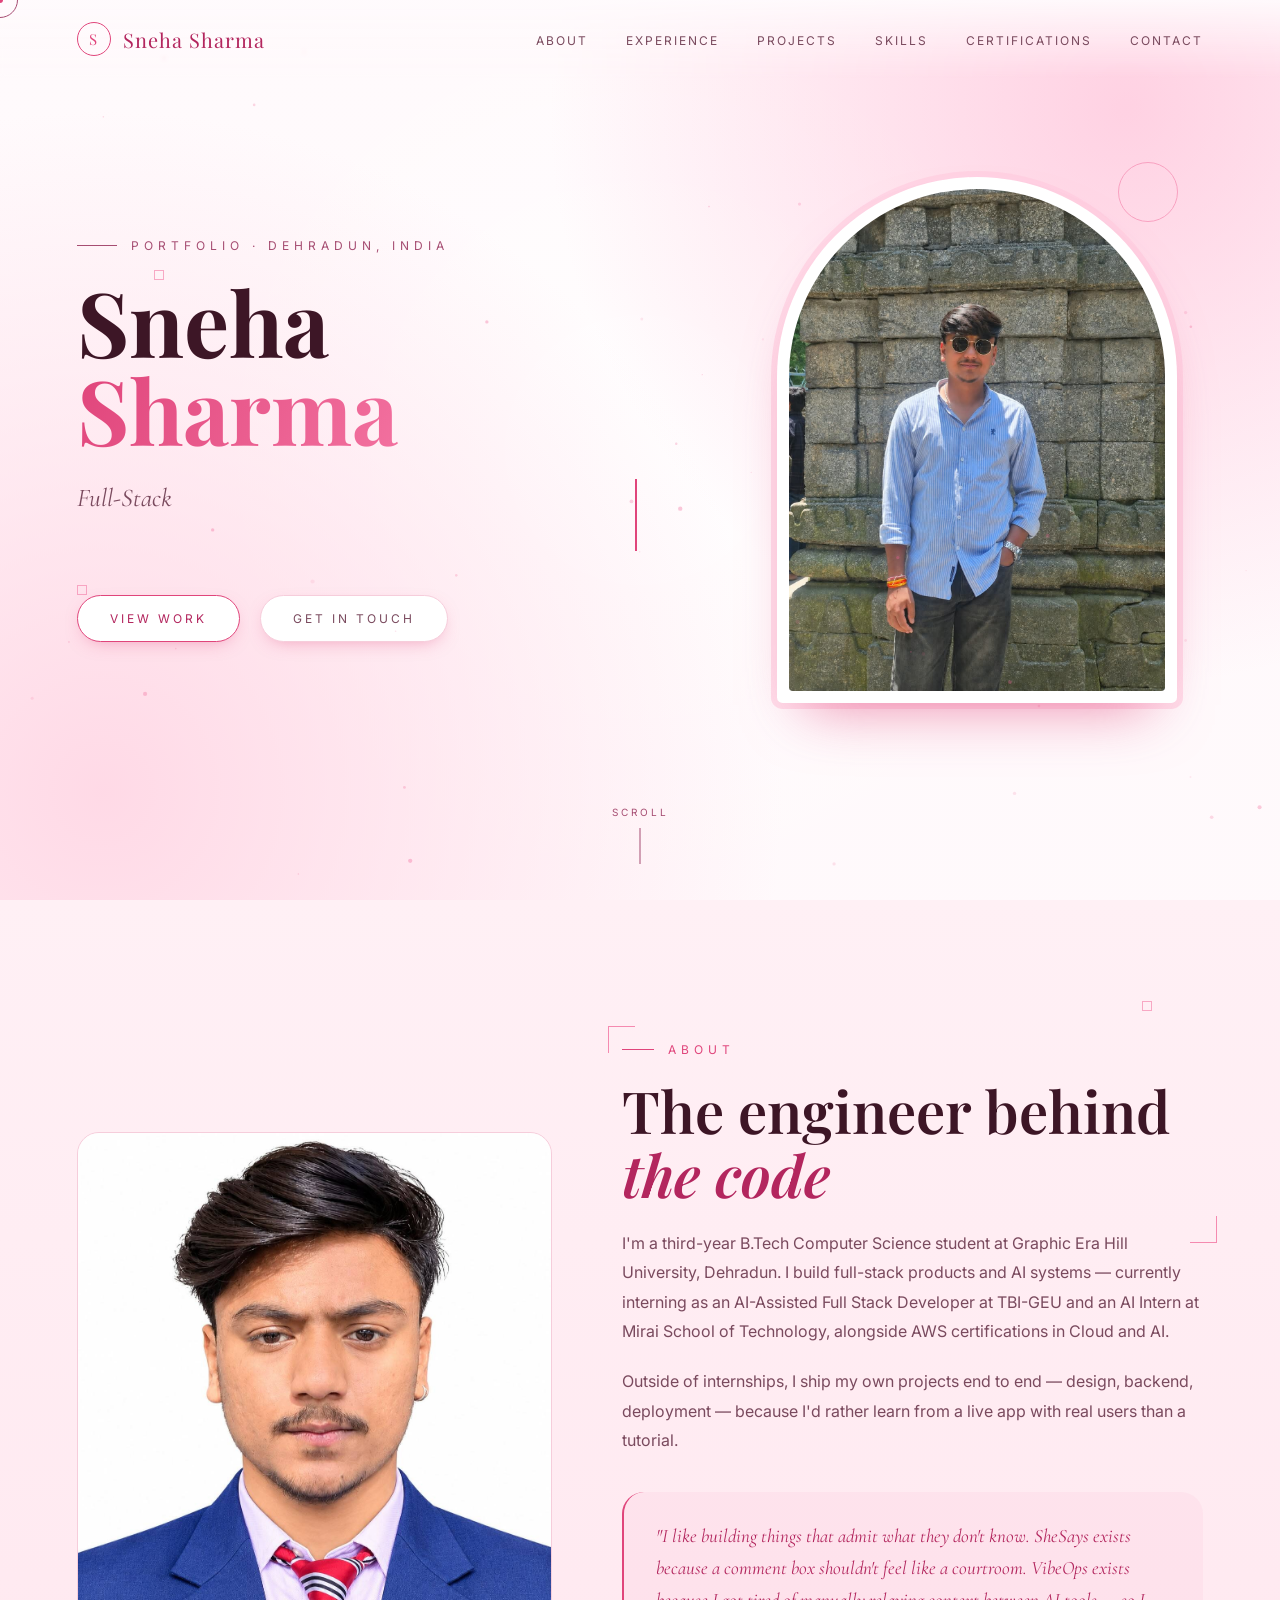
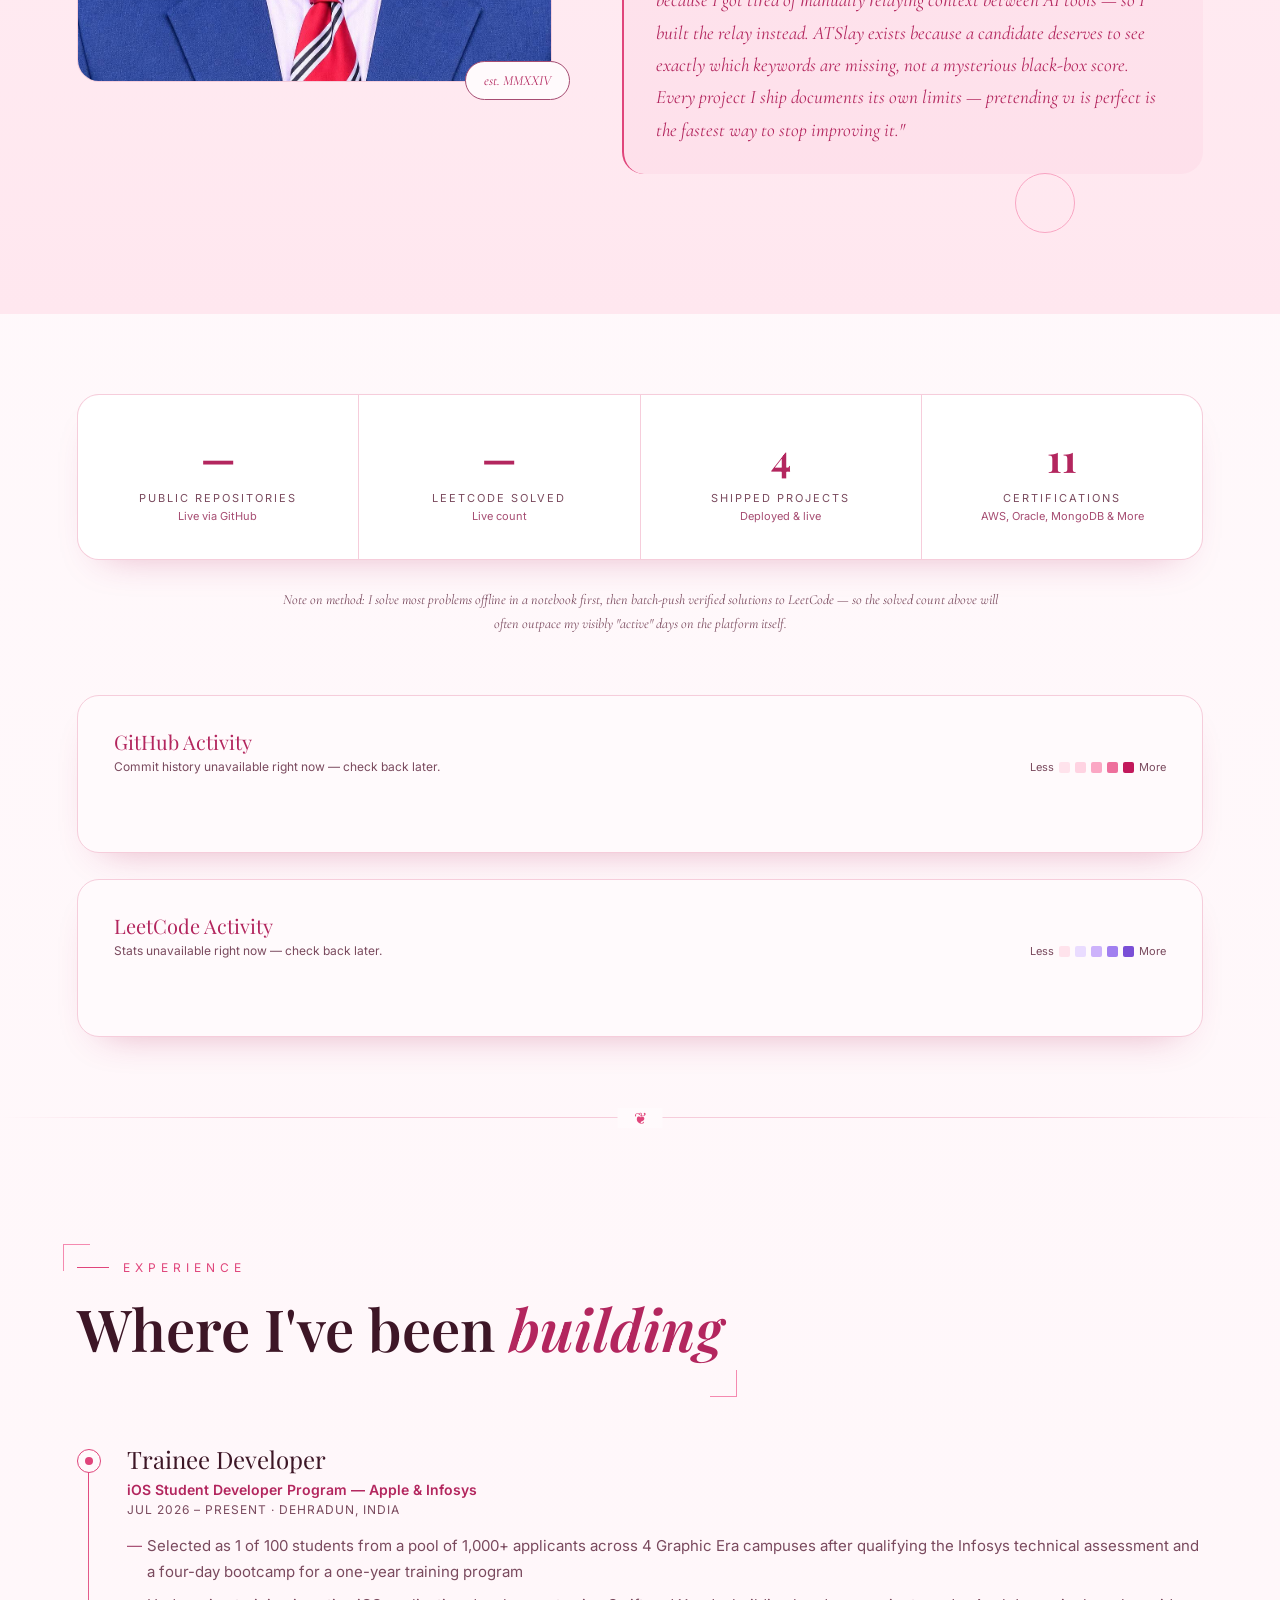
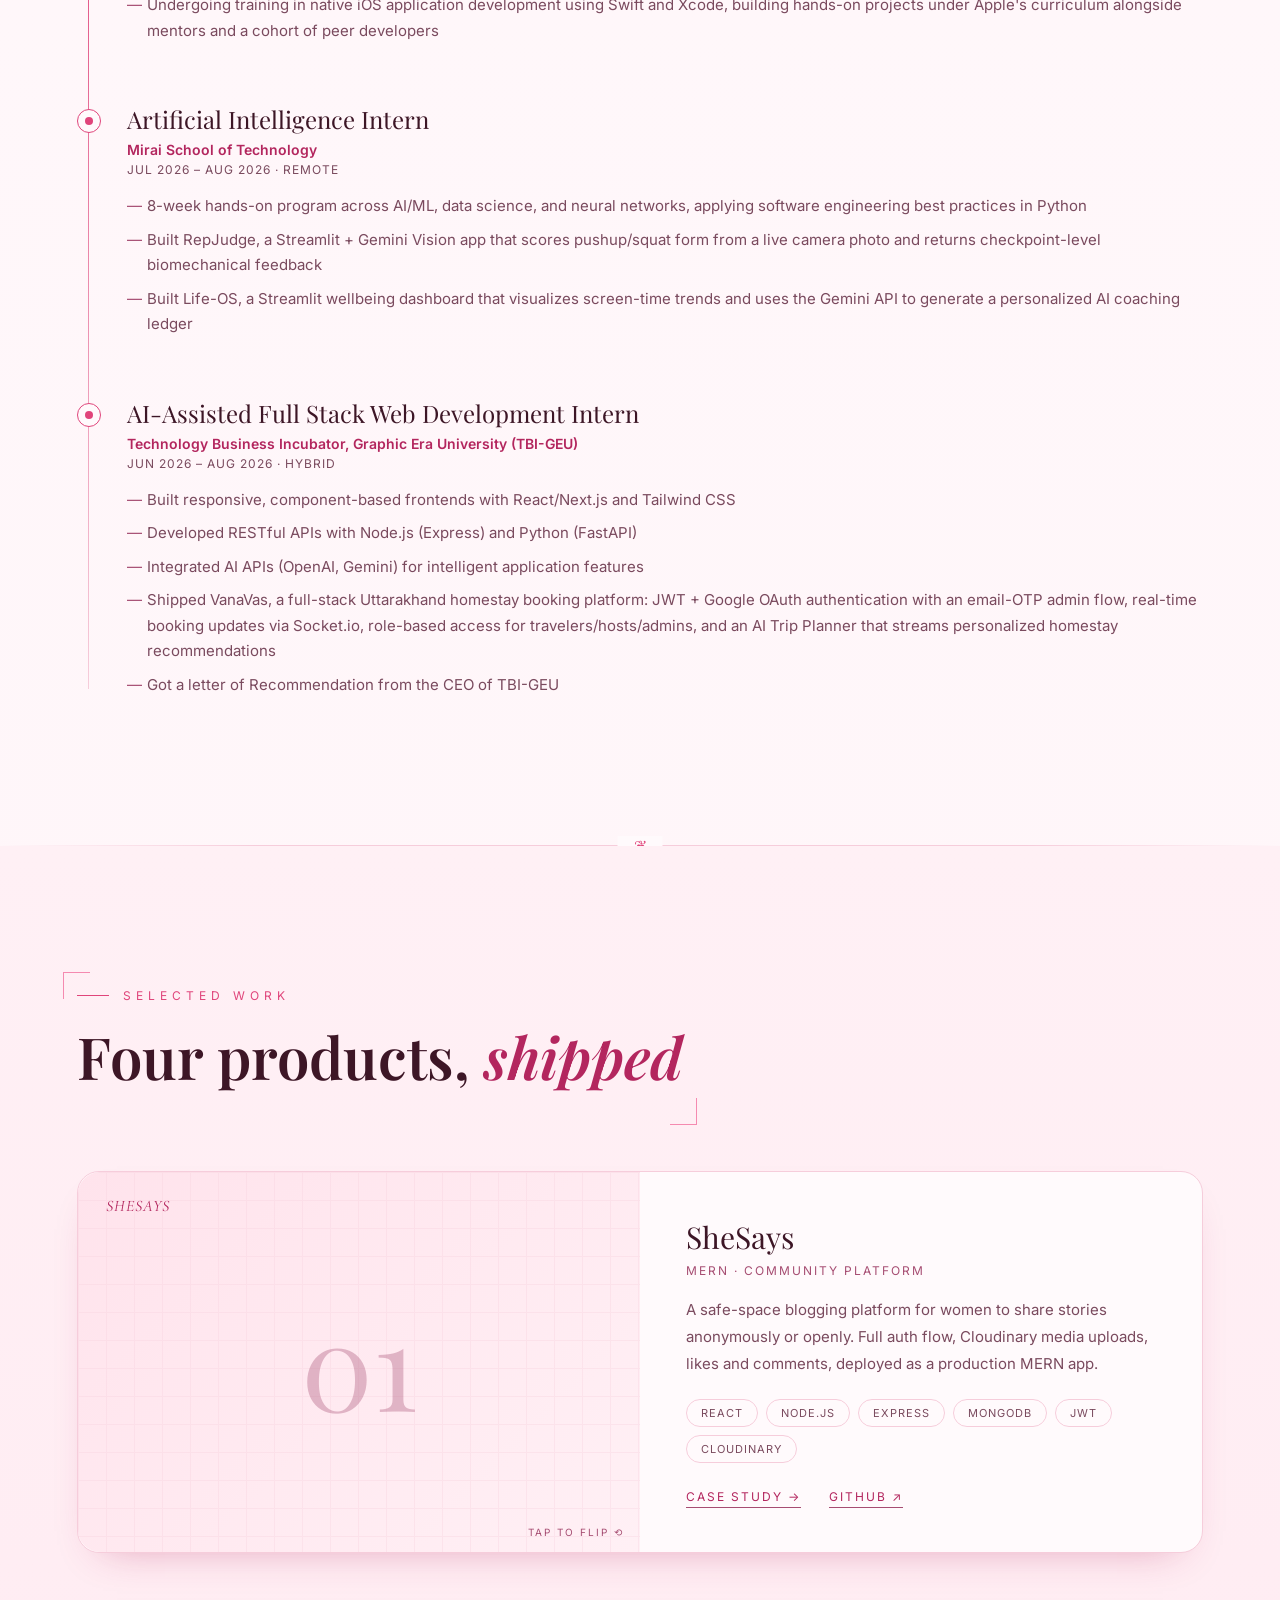
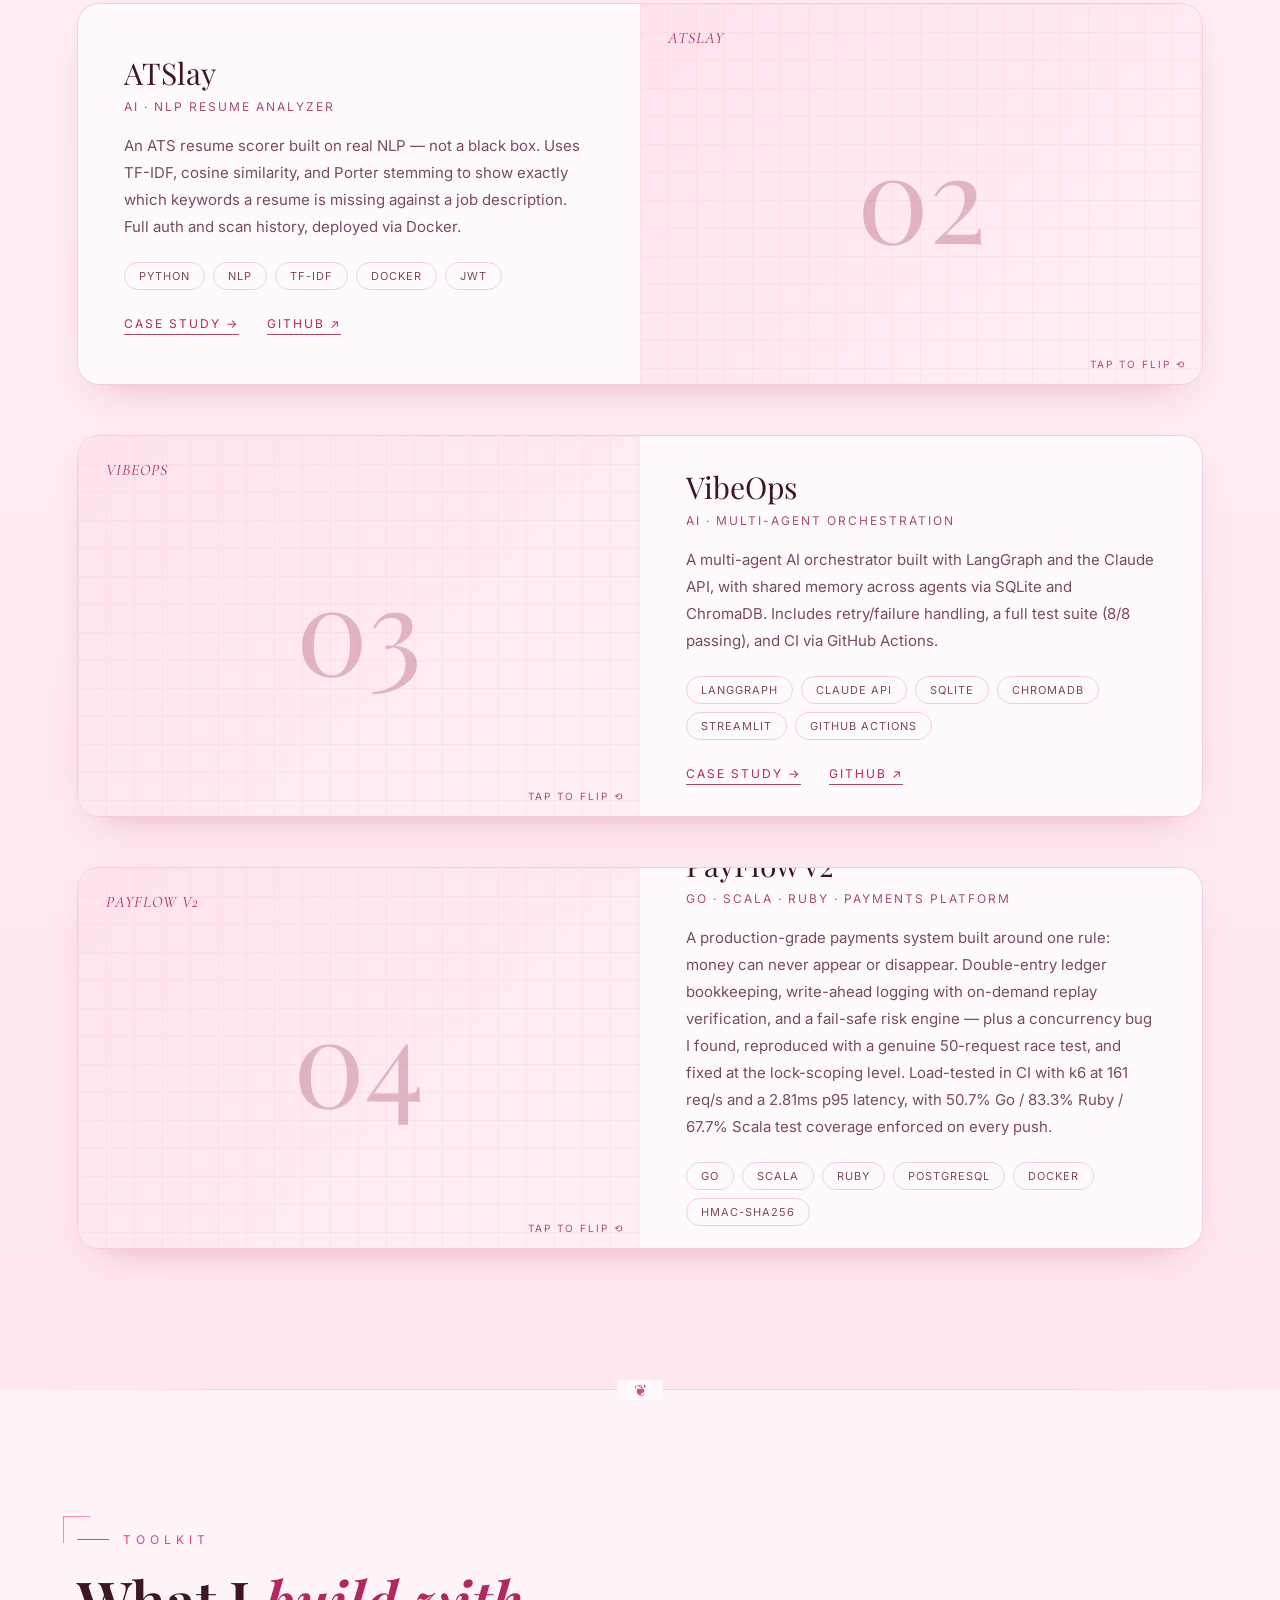
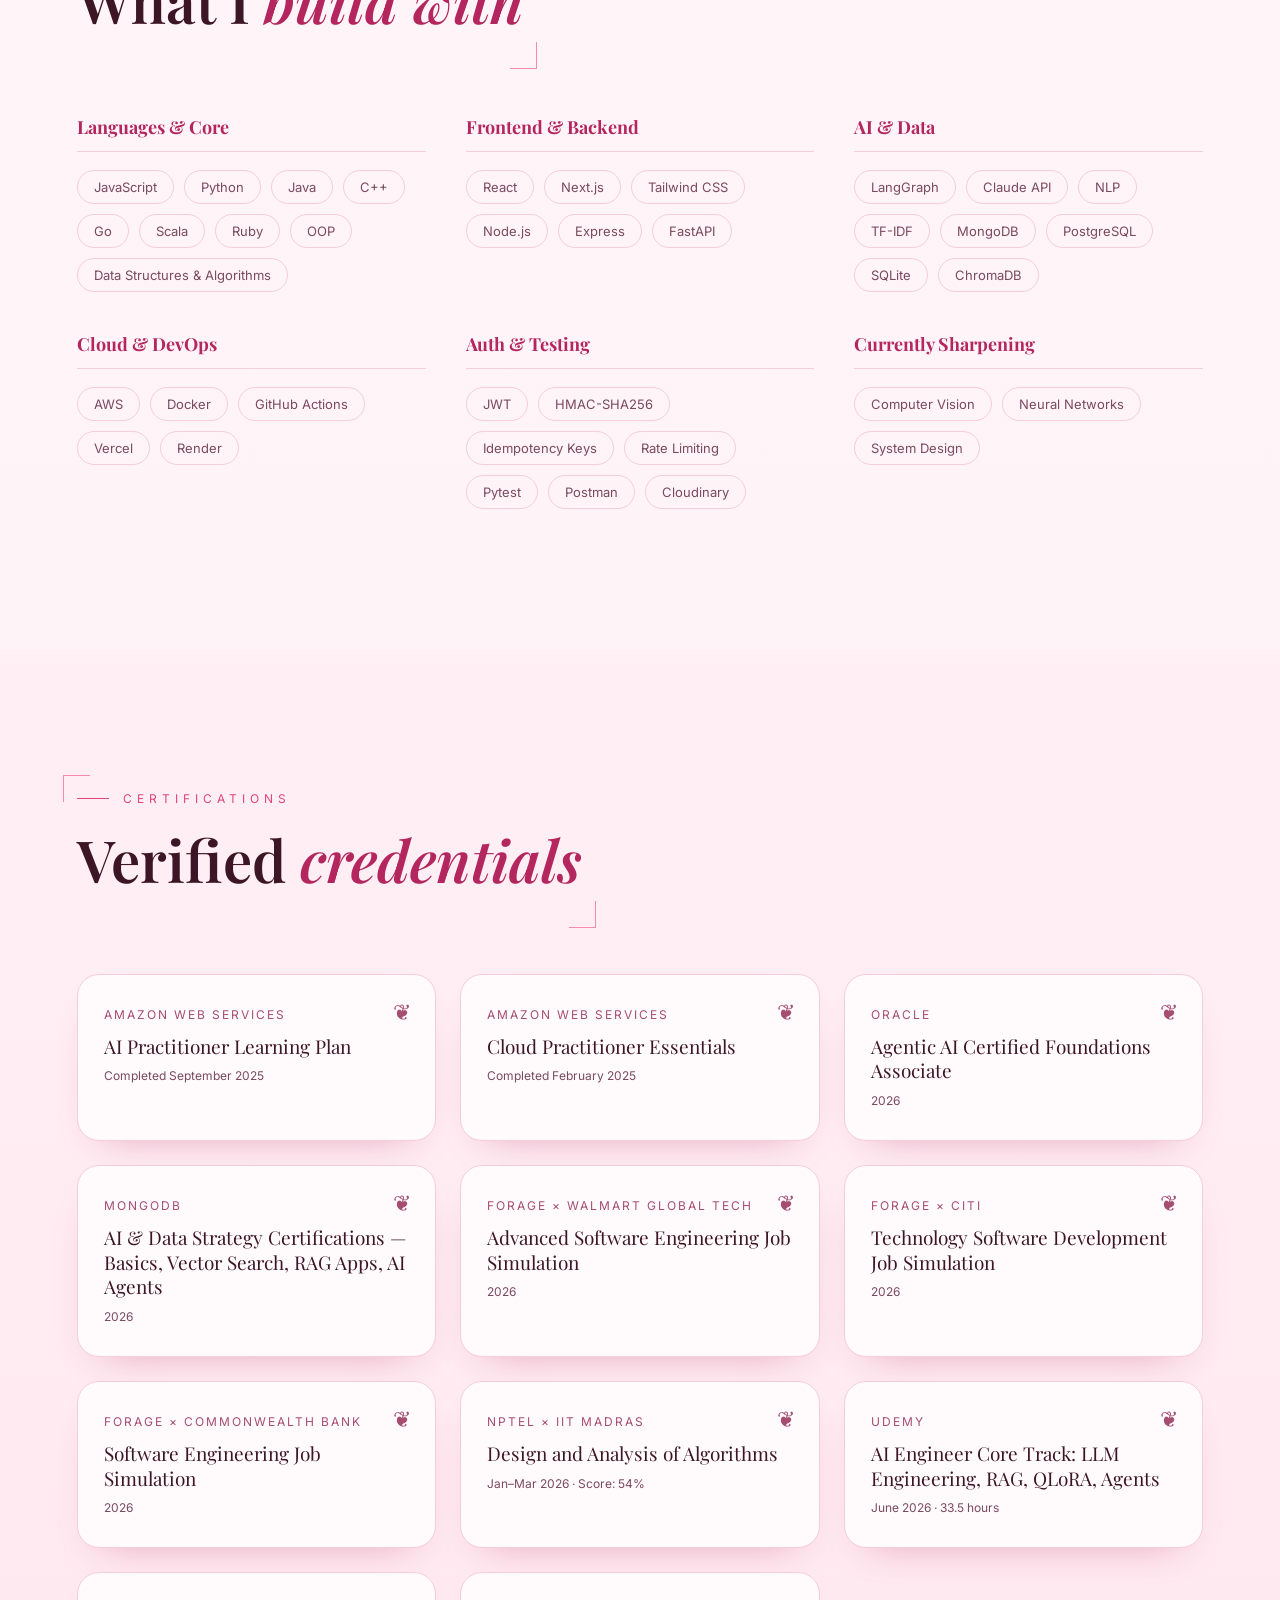
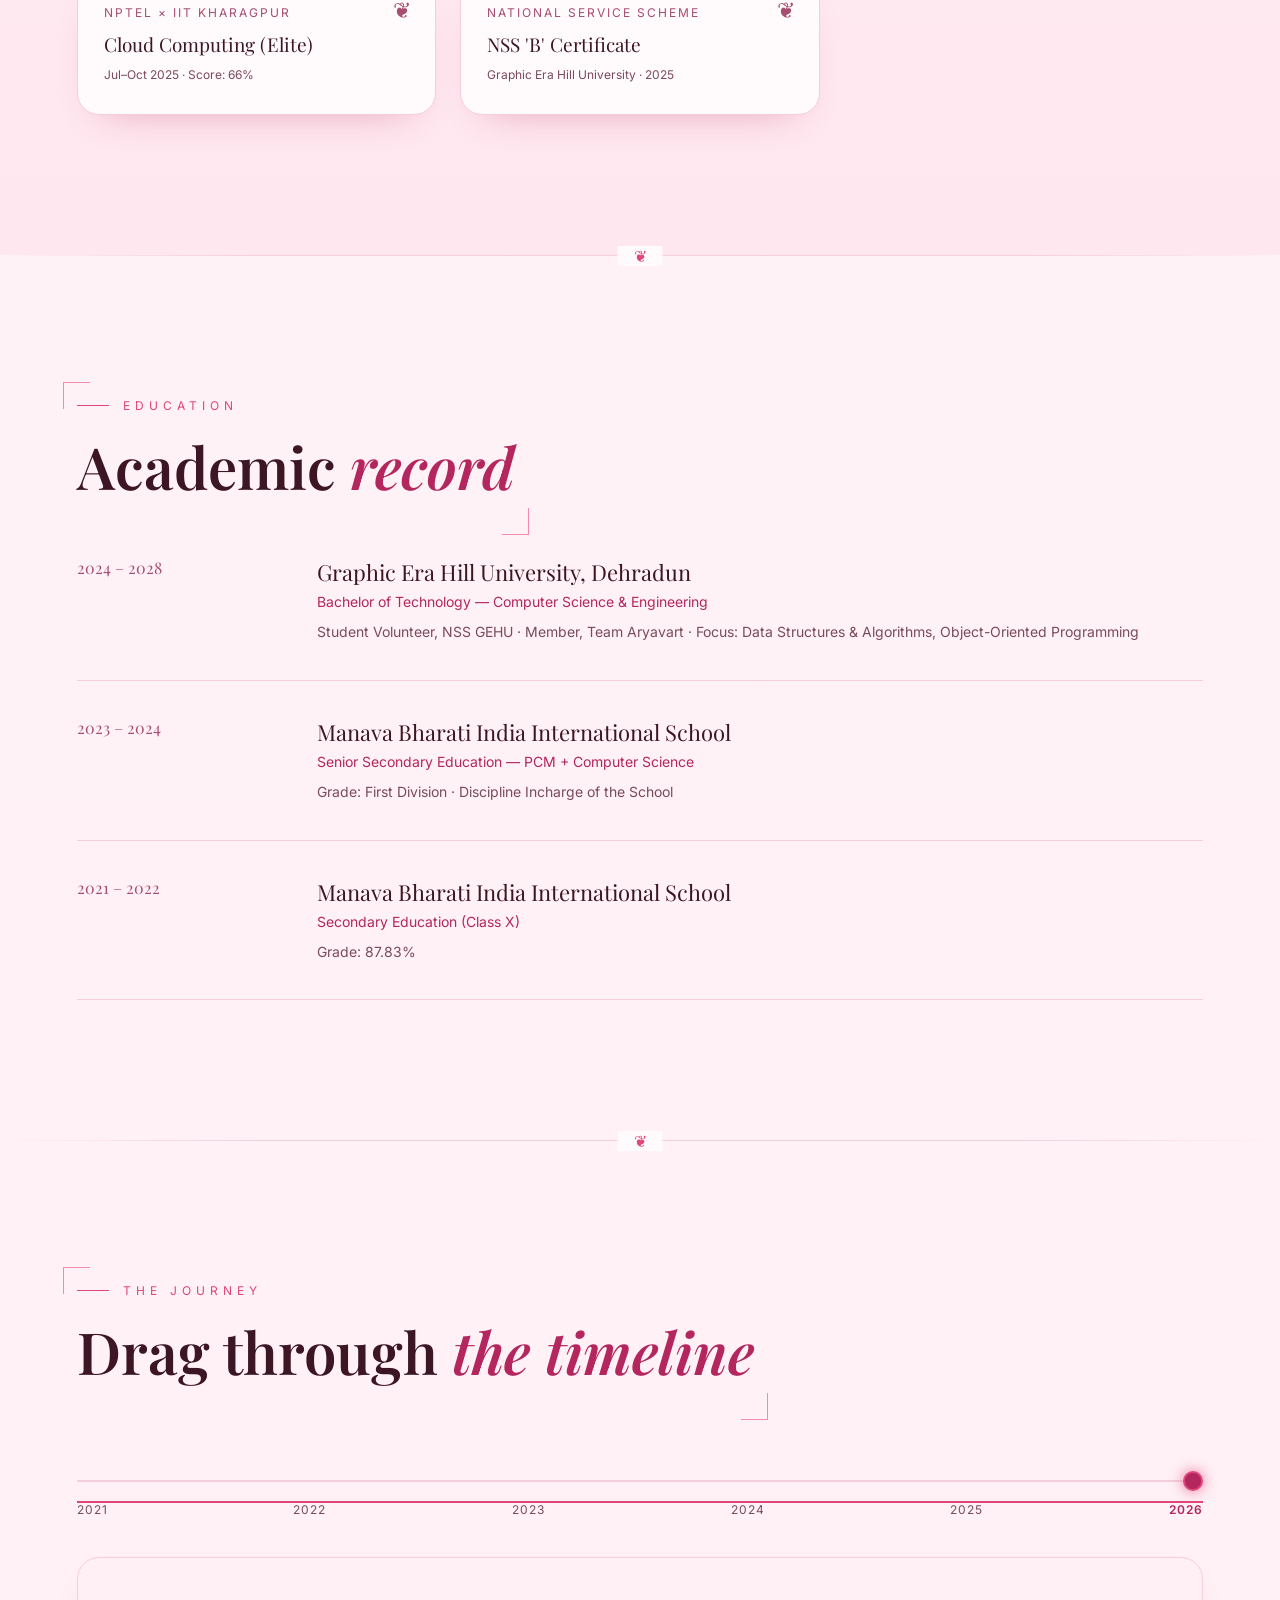
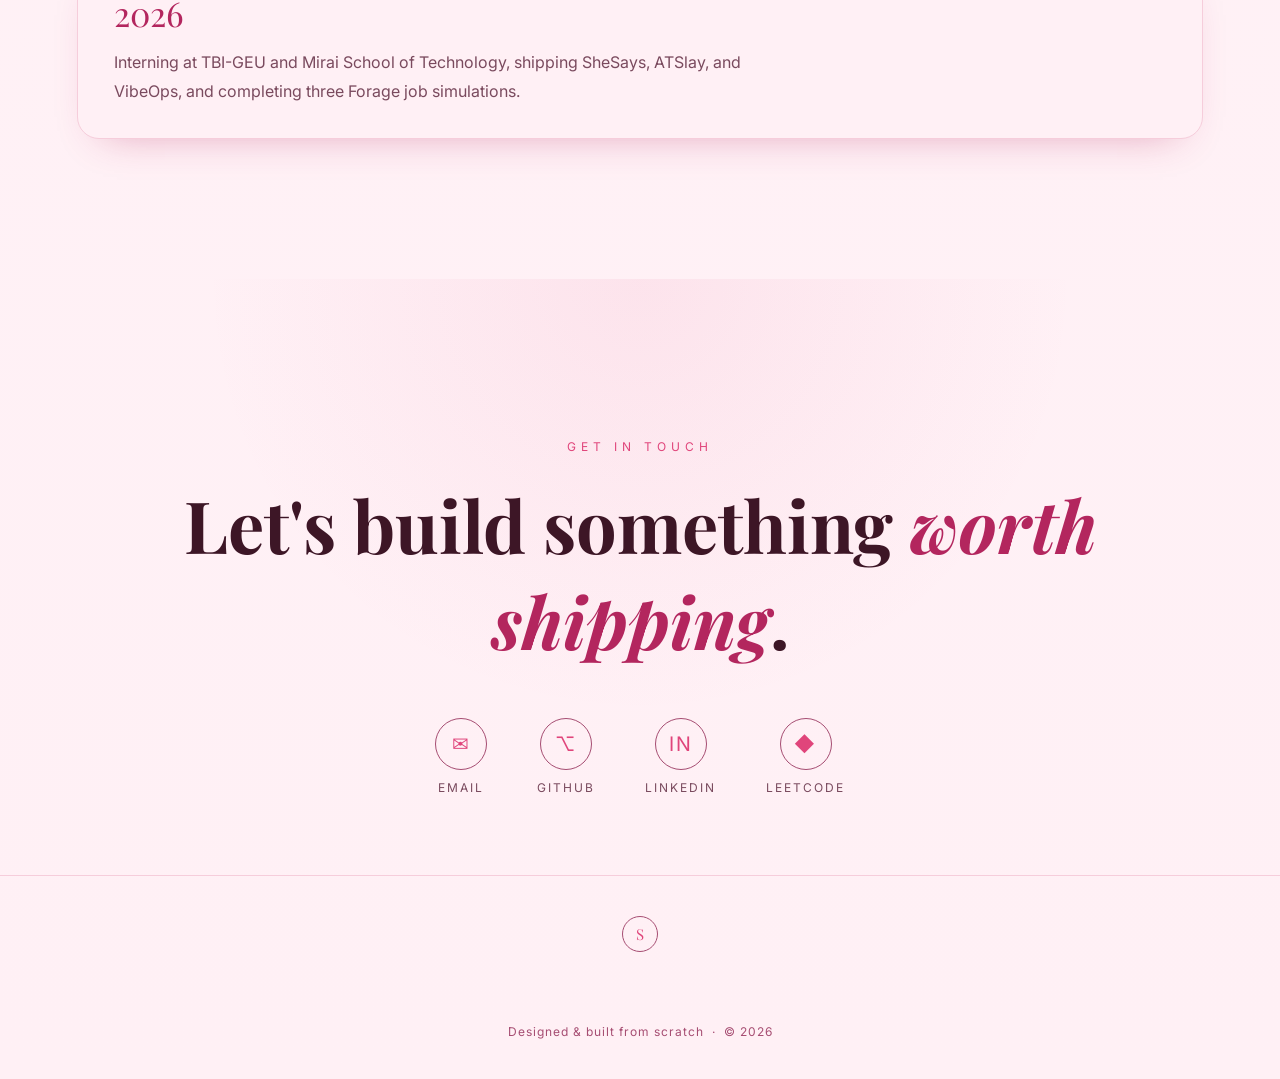
==== index.html @ d9e05f16 "Initial portfolio website" ====
<!DOCTYPE html>
<html lang="en">
<head>
<meta charset="UTF-8">
<meta name="viewport" content="width=device-width, initial-scale=1.0">
<title>Sneha Sharma — Full-Stack &amp; AI Engineer</title>
<meta name="description" content="Portfolio of Sneha Sharma — B.Tech CSE, Graphic Era Hill University. Full-stack & AI engineer building SheSays, ATSlay, and VibeOps.">
<link rel="icon" href="data:image/svg+xml,<svg xmlns=%22http://www.w3.org/2000/svg%22 viewBox=%220 0 100 100%22><circle cx=%2250%22 cy=%2250%22 r=%2248%22 fill=%22%23ffe3ec%22 stroke=%22%23e0457b%22 stroke-width=%224%22/><text x=%2250%22 y=%2266%22 font-size=%2244%22 fill=%22%23e0457b%22 text-anchor=%22middle%22 font-family=%22serif%22>S</text></svg>">
<link rel="preconnect" href="https://fonts.googleapis.com">
<link rel="preconnect" href="https://fonts.gstatic.com" crossorigin>
<link href="https://fonts.googleapis.com/css2?family=Playfair+Display:ital,wght@0,500;0,600;0,700;0,800;1,500&family=Cormorant+Garamond:ital,wght@0,500;1,500&family=Inter:wght@300;400;500;600;700&display=swap" rel="stylesheet">
<style>
  :root{
    --ink:#fffafc;
    --ink-2:#fff0f5;
    --ink-3:#ffe3ec;
    --hairline:#f6cddb;
    --gold:#e0457b;
    --gold-bright:#b3265e;
    --gold-dim:#a64d72;
    --ivory:#3d1626;
    --ivory-dim:#7a4a5e;
    --wine:#ffd1e1;
    --serif:'Playfair Display', serif;
    --serif-italic:'Cormorant Garamond', serif;
    --sans:'Inter', sans-serif;
  }

  *{margin:0;padding:0;box-sizing:border-box;}

  html{scroll-behavior:smooth;}

  body{
    background:var(--ink);
    color:var(--ivory);
    font-family:var(--sans);
    overflow-x:hidden;
    cursor:none;
  }

  ::selection{background:var(--gold);color:var(--ink);}

  a{color:inherit;text-decoration:none;}

  img{max-width:100%;display:block;}

  /* ============ CUSTOM CURSOR ============ */
  .cursor-dot, .cursor-ring{
    position:fixed;top:0;left:0;pointer-events:none;z-index:9999;
    border-radius:50%;
    transform:translate(-50%,-50%);
    will-change:transform;
  }
  .cursor-dot{
    width:6px;height:6px;background:var(--gold);
    transition:opacity .2s;
  }
  .cursor-ring{
    width:36px;height:36px;border:1px solid var(--gold-dim);
    transition:width .25s,height .25s,border-color .25s,background .25s;
  }
  .cursor-ring.hover{
    width:64px;height:64px;border-color:var(--gold);background:rgba(224,69,123,0.08);
  }
  @media (hover:none), (pointer:coarse){
    .cursor-dot,.cursor-ring{display:none;}
    body{cursor:auto;}
  }

  /* ============ SPLASH SCREEN ============ */
  #splash{
    position:fixed;inset:0;z-index:10000;
    background:var(--ink);
    display:flex;align-items:center;justify-content:center;
    transition:opacity .9s ease, visibility .9s ease;
  }
  #splash.hide{opacity:0;visibility:hidden;pointer-events:none;}
  .seal{
    position:relative;width:140px;height:140px;
  }
  .seal svg{width:100%;height:100%;}
  .seal-ring{
    fill:none;stroke:var(--gold);stroke-width:1.5;
    stroke-dasharray:440;stroke-dashoffset:440;
    animation:draw-ring 1.4s ease forwards .2s;
  }
  .seal-letter{
    font-family:var(--serif);font-size:56px;fill:var(--gold-bright);
    opacity:0;
    animation:letter-in 0.8s ease forwards 1.1s;
  }
  .seal-crack{
    fill:none;stroke:var(--gold-bright);stroke-width:1.2;
    stroke-dasharray:120;stroke-dashoffset:120;
    animation:draw-crack .5s ease forwards 1.7s;
    opacity:0;
  }
  .seal-shockwave{
    fill:none;stroke:var(--gold);stroke-width:1.5;
    opacity:0;transform-origin:center;
  }
  #splash.crack-open .seal-crack{opacity:1;}
  #splash.crack-open .seal-shockwave{animation:shockwave .7s ease-out forwards;}
  #splash.crack-open .seal{animation:seal-break .7s ease-in forwards;}
  @keyframes draw-ring{to{stroke-dashoffset:0;}}
  @keyframes draw-crack{to{stroke-dashoffset:0;}}
  @keyframes letter-in{
    from{opacity:0;transform:scale(0.8);}
    to{opacity:1;transform:scale(1);}
  }
  @keyframes shockwave{
    from{opacity:.9;transform:scale(0.9);}
    to{opacity:0;transform:scale(2.6);}
  }
  @keyframes seal-break{
    0%{transform:scale(1);opacity:1;}
    40%{transform:scale(1.12);opacity:1;}
    100%{transform:scale(0.7) rotate(8deg);opacity:0;}
  }
  .splash-label{
    position:absolute;bottom:-40px;left:50%;transform:translateX(-50%);
    font-size:11px;letter-spacing:4px;color:var(--gold-dim);
    text-transform:uppercase;white-space:nowrap;
    opacity:0;animation:letter-in .8s ease forwards 1.5s;
  }

  /* ============ AMBIENT PARTICLES + CURSOR DUST ============ */
  #ambientCanvas{position:fixed;inset:0;z-index:1;pointer-events:none;opacity:.5;}
  .dust{
    position:fixed;top:0;left:0;pointer-events:none;z-index:9998;
    width:4px;height:4px;border-radius:50%;background:var(--gold-bright);
    box-shadow:0 0 6px 1px var(--gold);
    animation:dust-float .9s ease-out forwards;
  }
  @keyframes dust-float{
    0%{opacity:.9;transform:translate(0,0) scale(1);}
    100%{opacity:0;transform:translate(var(--dx,0px),var(--dy,-40px)) scale(0.3);}
  }

  /* ============ SCROLL-DRAWN SECTION FRAME ============ */
  .section-frame{position:relative;display:inline-block;padding:2px 0;}
  .section-frame::before,.section-frame::after{
    content:'';position:absolute;width:0;height:0;
    border:1px solid var(--gold);transition:width .6s ease, height .6s ease;
  }
  .section-frame::before{top:-14px;left:-14px;border-right:none;border-bottom:none;}
  .section-frame::after{bottom:-14px;right:-14px;border-left:none;border-top:none;}
  .reveal.in.section-frame::before,.reveal.in.section-frame::after{width:26px;height:26px;}

  /* ============ PARALLAX LAYERS ============ */
  .parallax-el{position:absolute;pointer-events:none;will-change:transform;opacity:.5;}
  .parallax-diamond{width:10px;height:10px;border:1px solid var(--gold-dim);transform:rotate(45deg);}
  .parallax-ring{width:60px;height:60px;border:1px solid var(--gold-dim);border-radius:50%;}

  /* ============ SCROLL PROGRESS ============ */
  #progress{
    position:fixed;top:0;left:0;height:2px;background:linear-gradient(90deg,var(--gold-dim),var(--gold),var(--gold-bright));
    z-index:9000;width:0%;transition:width .1s linear;
  }

  /* ============ NAV ============ */
  nav{
    position:fixed;top:0;left:0;right:0;z-index:900;
    display:flex;align-items:center;justify-content:space-between;
    padding:22px 6vw;
    background:linear-gradient(180deg, rgba(255,250,252,0.9), rgba(255,250,252,0));
    backdrop-filter:blur(2px);
  }
  .brand{
    display:flex;align-items:center;gap:12px;
    font-family:var(--serif);font-size:20px;letter-spacing:1px;color:var(--gold-bright);
  }
  .brand .mono{
    width:34px;height:34px;border:1px solid var(--gold);border-radius:50%;
    display:flex;align-items:center;justify-content:center;font-size:15px;color:var(--gold);
  }
  .nav-links{display:flex;gap:38px;list-style:none;}
  .nav-links a{
    font-size:12px;letter-spacing:2px;text-transform:uppercase;color:var(--ivory-dim);
    position:relative;padding-bottom:4px;transition:color .3s;
  }
  .nav-links a::after{
    content:'';position:absolute;bottom:0;left:0;width:0;height:1px;background:var(--gold);
    transition:width .35s ease;
  }
  .nav-links a:hover{color:var(--gold-bright);}
  .nav-links a:hover::after{width:100%;}
  .nav-toggle{display:none;flex-direction:column;gap:5px;cursor:none;}
  .nav-toggle span{width:24px;height:1px;background:var(--gold);}

  @media(max-width:900px){
    .nav-links{
      position:fixed;top:0;right:-100%;height:100vh;width:70%;
      background:var(--ink-2);flex-direction:column;justify-content:center;
      align-items:flex-start;padding:0 40px;transition:right .5s ease;gap:28px;
      border-left:1px solid var(--hairline);
    }
    .nav-links.open{right:0;}
    .nav-toggle{display:flex;}
  }

  /* ============ SECTION SHELL ============ */
  section{
    position:relative;padding:140px 6vw;max-width:1400px;margin:0 auto;
  }
  .eyebrow{
    font-size:12px;letter-spacing:5px;text-transform:uppercase;color:var(--gold);
    display:flex;align-items:center;gap:14px;margin-bottom:22px;
  }
  .eyebrow::before{content:'';width:32px;height:1px;background:var(--gold);}
  h2.title{
    font-family:var(--serif);font-weight:600;font-size:clamp(32px,5vw,58px);
    color:var(--ivory);line-height:1.1;margin-bottom:20px;
  }
  h2.title em{color:var(--gold-bright);font-style:italic;}

  .reveal{opacity:0;transform:translateY(40px);transition:opacity .9s cubic-bezier(.2,.7,.2,1),transform .9s cubic-bezier(.2,.7,.2,1);}
  .reveal.in{opacity:1;transform:translateY(0);}
  .reveal-delay-1.in{transition-delay:.1s;}
  .reveal-delay-2.in{transition-delay:.22s;}
  .reveal-delay-3.in{transition-delay:.34s;}

  .divider{
    width:100%;height:1px;
    background:linear-gradient(90deg, transparent, var(--hairline) 20%, var(--hairline) 80%, transparent);
    margin:0 auto;position:relative;
  }
  .divider::before{
    content:'❦';position:absolute;left:50%;top:50%;transform:translate(-50%,-50%);
    background:var(--ink);color:var(--gold);padding:0 16px;font-size:16px;
  }

  /* ============ HERO ============ */
  #hero{
    min-height:100vh;display:flex;align-items:center;padding-top:120px;
    background:
      radial-gradient(circle at 85% 15%, rgba(224,69,123,0.08), transparent 40%),
      radial-gradient(circle at 10% 90%, rgba(255,182,206,0.15), transparent 45%);
  }
  .hero-grid{
    display:grid;grid-template-columns:1.15fr 0.85fr;gap:60px;align-items:center;width:100%;
  }
  .hero-eyebrow{
    font-size:12px;letter-spacing:5px;text-transform:uppercase;color:var(--gold-dim);
    margin-bottom:24px;display:flex;align-items:center;gap:14px;
  }
  .hero-eyebrow::before{content:'';width:40px;height:1px;background:var(--gold-dim);}
  .hero-name{
    font-family:var(--serif);font-weight:700;font-size:clamp(48px,7vw,104px);
    line-height:0.98;color:var(--ivory);
  }
  .hero-name .last{
    display:block;color:var(--gold);
    background:linear-gradient(120deg,var(--gold-dim),var(--gold-bright) 40%,var(--gold) 60%,var(--gold-dim));
    background-size:250% auto;-webkit-background-clip:text;background-clip:text;-webkit-text-fill-color:transparent;
    animation:shine 6s linear infinite;
  }
  @keyframes shine{to{background-position:250% center;}}
  .hero-tagline{
    font-family:var(--serif-italic);font-style:italic;font-size:clamp(18px,2vw,26px);
    color:var(--ivory-dim);margin-top:26px;max-width:560px;line-height:1.5;min-height:2.8em;
  }
  .hero-cta{display:flex;gap:20px;margin-top:44px;flex-wrap:wrap;}
  .btn{
    position:relative;display:inline-flex;align-items:center;gap:10px;
    padding:15px 32px;font-size:12px;letter-spacing:3px;text-transform:uppercase;
    border:1px solid var(--gold);color:var(--gold-bright);overflow:hidden;
    transition:color .4s ease;
  }
  .btn::before{
    content:'';position:absolute;inset:0;background:var(--gold);
    transform:translateX(-101%);transition:transform .45s cubic-bezier(.2,.7,.2,1);z-index:-1;
  }
  .btn:hover{color:var(--ink);}
  .btn:hover::before{transform:translateX(0);}
  .btn.ghost{border-color:var(--hairline);color:var(--ivory-dim);}
  .btn.ghost:hover{color:var(--ivory);border-color:var(--gold-dim);}
  .btn.ghost::before{background:var(--ink-3);}

  .hero-portrait{
    position:relative;justify-self:center;width:100%;max-width:400px;
  }
  .portrait-frame{
    position:relative;border:1px solid var(--gold-dim);padding:14px;
    animation:float 6s ease-in-out infinite;
  }
  .portrait-frame::before,.portrait-frame::after{
    content:'';position:absolute;width:22px;height:22px;border:1px solid var(--gold);
  }
  .portrait-frame::before{top:-1px;left:-1px;border-right:none;border-bottom:none;}
  .portrait-frame::after{bottom:-1px;right:-1px;border-left:none;border-top:none;}
  .portrait-frame img{filter:grayscale(15%) contrast(1.05) saturate(0.9);}
  @keyframes float{0%,100%{transform:translateY(0);}50%{transform:translateY(-14px);}}

  .scroll-cue{
    position:absolute;bottom:36px;left:50%;transform:translateX(-50%);
    display:flex;flex-direction:column;align-items:center;gap:10px;
    font-size:10px;letter-spacing:3px;color:var(--gold-dim);text-transform:uppercase;
  }
  .scroll-cue .line{width:1px;height:36px;background:var(--gold-dim);position:relative;overflow:hidden;}
  .scroll-cue .line::after{
    content:'';position:absolute;top:-100%;left:0;width:100%;height:100%;background:var(--gold);
    animation:scroll-line 2s ease-in-out infinite;
  }
  @keyframes scroll-line{50%{top:100%;}100%{top:100%;}}

  /* ============ ABOUT ============ */
  #about{background:var(--ink-2);}
  .about-grid{display:grid;grid-template-columns:0.9fr 1.1fr;gap:70px;align-items:center;}
  .about-img-wrap{position:relative;}
  .about-img-wrap img{
    filter:grayscale(35%) contrast(1.05) brightness(0.95);
    border:1px solid var(--hairline);
  }
  .about-img-wrap .frame-tag{
    position:absolute;bottom:-18px;right:-18px;background:var(--ink);
    border:1px solid var(--gold-dim);padding:10px 18px;font-family:var(--serif-italic);
    font-style:italic;font-size:14px;color:var(--gold-bright);
  }
  .about-body p{color:var(--ivory-dim);line-height:1.85;font-size:16px;margin-bottom:20px;}
  .philosophy{
    margin-top:36px;padding:28px 32px;border-left:2px solid var(--gold);
    background:rgba(224,69,123,0.04);
  }
  .philosophy p{
    font-family:var(--serif-italic);font-style:italic;font-size:19px;color:var(--gold-bright);
    line-height:1.7;margin:0;
  }

  /* ============ LIVE STATS ============ */
  #stats{padding-top:80px;padding-bottom:80px;}
  .stats-grid{
    display:grid;grid-template-columns:repeat(4,1fr);gap:1px;
    background:var(--hairline);border:1px solid var(--hairline);
  }
  .stat-card{
    background:var(--ink);padding:36px 24px;text-align:center;
  }
  .stats-note{
    max-width:720px;margin:28px auto 0;text-align:center;font-family:var(--serif-italic);
    font-style:italic;font-size:14px;color:var(--ivory-dim);line-height:1.7;
  }
  .heatmap-panel{margin-top:60px;border:1px solid var(--hairline);padding:32px 36px;background:var(--ink);}
  .heatmap-header{display:flex;justify-content:space-between;align-items:flex-end;flex-wrap:wrap;gap:16px;margin-bottom:22px;}
  .heatmap-title{font-family:var(--serif);font-size:20px;color:var(--gold-bright);}
  .heatmap-sub{font-size:12px;color:var(--ivory-dim);margin-top:4px;}
  .heatmap-legend{display:flex;align-items:center;gap:5px;font-size:11px;color:var(--ivory-dim);}
  .heatmap-grid{
    display:grid;grid-auto-flow:column;grid-template-rows:repeat(7,1fr);gap:3px;
    overflow-x:auto;padding-bottom:6px;
  }
  .hm-cell{width:11px;height:11px;background:var(--ink-3);border-radius:2px;flex-shrink:0;}
  .hm-cell[data-level="0"]{background:var(--ink-3);}
  .hm-cell[data-level="1"]{background:#ffd3e2;}
  .hm-cell[data-level="2"]{background:#fba7c4;}
  .hm-cell[data-level="3"]{background:#ee6f9c;}
  .hm-cell[data-level="4"]{background:#c2185b;}
  .hm-cell.lc[data-level="1"]{background:#eadcff;}
  .hm-cell.lc[data-level="2"]{background:#cdb2fb;}
  .hm-cell.lc[data-level="3"]{background:#a17ff0;}
  .hm-cell.lc[data-level="4"]{background:#7a4fd6;}
  @media(max-width:700px){.heatmap-panel{padding:24px 20px;}}
  .stat-num{
    font-family:var(--serif);font-size:clamp(30px,3vw,44px);color:var(--gold-bright);
    font-weight:700;
  }
  .stat-label{
    font-size:11px;letter-spacing:2px;text-transform:uppercase;color:var(--ivory-dim);margin-top:8px;
  }
  .stat-sub{font-size:11px;color:var(--gold-dim);margin-top:4px;}
  @media(max-width:800px){.stats-grid{grid-template-columns:repeat(2,1fr);}}

  /* ============ EXPERIENCE ============ */
  .timeline{position:relative;margin-top:60px;}
  .timeline::before{
    content:'';position:absolute;left:11px;top:8px;bottom:8px;width:1px;
    background:linear-gradient(180deg,var(--gold),var(--hairline));
  }
  .t-item{position:relative;padding-left:50px;margin-bottom:60px;}
  .t-item:last-child{margin-bottom:0;}
  .t-dot{
    position:absolute;left:0;top:6px;width:24px;height:24px;border-radius:50%;
    border:1px solid var(--gold);background:var(--ink);
    display:flex;align-items:center;justify-content:center;
  }
  .t-dot::after{content:'';width:8px;height:8px;border-radius:50%;background:var(--gold);}
  .t-role{font-family:var(--serif);font-size:24px;color:var(--ivory);margin-bottom:6px;}
  .t-org{color:var(--gold-bright);font-size:14px;font-weight:600;margin-bottom:4px;}
  .t-meta{font-size:12px;letter-spacing:1px;color:var(--ivory-dim);text-transform:uppercase;margin-bottom:16px;}
  .t-list{list-style:none;}
  .t-list li{
    position:relative;padding-left:20px;color:var(--ivory-dim);line-height:1.7;margin-bottom:8px;font-size:15px;
  }
  .t-list li::before{content:'—';position:absolute;left:0;color:var(--gold-dim);}

  /* ============ PROJECTS ============ */
  #projects{background:var(--ink-2);}
  .projects-grid{display:flex;flex-direction:column;gap:50px;margin-top:60px;}
  .project-card{position:relative;border:1px solid var(--hairline);background:var(--ink);transition:border-color .4s ease;min-height:380px;}
  .project-card:hover{border-color:var(--gold-dim);}
  .card-inner{position:relative;width:100%;height:100%;min-height:380px;transition:transform .7s cubic-bezier(.4,.2,.2,1);transform-style:preserve-3d;}
  .project-card.flipped .card-inner{transform:rotateY(180deg);}
  .card-face{backface-visibility:hidden;position:absolute;inset:0;}
  .card-face.front{display:grid;grid-template-columns:1fr 1fr;}
  .project-card.flip .card-face.front{grid-template-columns:1fr 1fr;}
  .project-card.flip .card-face.front .p-visual{order:2;}
  .card-face.back{
    transform:rotateY(180deg);
    display:flex;align-items:center;justify-content:center;flex-direction:column;
    padding:40px;text-align:center;background:linear-gradient(135deg,var(--ink-3),var(--ink-2));
  }
  .card-face.back .back-label{font-size:11px;letter-spacing:3px;color:var(--gold-dim);text-transform:uppercase;margin-bottom:14px;}
  .card-face.back .back-stat{font-family:var(--serif);font-size:28px;color:var(--gold-bright);margin-bottom:8px;}
  .card-face.back .back-note{color:var(--ivory-dim);font-size:14px;line-height:1.7;max-width:420px;}
  .p-visual{
    background:linear-gradient(135deg,var(--ink-3),var(--ink-2));
    display:flex;align-items:center;justify-content:center;padding:50px;
    position:relative;overflow:hidden;cursor:none;
  }
  .p-visual::before{
    content:'';position:absolute;inset:0;
    background-image:linear-gradient(var(--hairline) 1px, transparent 1px), linear-gradient(90deg, var(--hairline) 1px, transparent 1px);
    background-size:28px 28px;opacity:.3;
  }
  .p-index{
    font-family:var(--serif);font-size:120px;color:var(--gold-dim);opacity:.35;
    position:relative;z-index:1;
  }
  .p-visual-name{
    position:absolute;top:24px;left:28px;z-index:2;
    font-family:var(--serif-italic);font-style:italic;font-size:16px;
    letter-spacing:1px;color:var(--gold-bright);text-transform:uppercase;
  }
  .flip-hint{
    position:absolute;bottom:14px;right:16px;font-size:10px;letter-spacing:2px;
    color:var(--gold-dim);text-transform:uppercase;z-index:2;
  }
  .p-body{padding:46px;display:flex;flex-direction:column;justify-content:center;overflow:auto;}
  .p-name{font-family:var(--serif);font-size:30px;color:var(--ivory);margin-bottom:6px;}
  .p-tag{font-size:12px;letter-spacing:2px;text-transform:uppercase;color:var(--gold-dim);margin-bottom:18px;}
  .p-desc{color:var(--ivory-dim);line-height:1.8;font-size:15px;margin-bottom:22px;}
  .p-stack{display:flex;flex-wrap:wrap;gap:8px;margin-bottom:26px;}
  .chip{
    font-size:11px;letter-spacing:1px;padding:6px 14px;border:1px solid var(--hairline);color:var(--ivory-dim);
    text-transform:uppercase;transition:all .3s;
  }
  .chip:hover{border-color:var(--gold);color:var(--gold-bright);}
  .p-links{display:flex;gap:28px;}
  .p-links a{
    font-size:12px;letter-spacing:2px;text-transform:uppercase;color:var(--gold-bright);
    border-bottom:1px solid var(--gold-dim);padding-bottom:3px;transition:border-color .3s,color .3s;
  }
  .p-links a:hover{border-color:var(--gold-bright);color:var(--gold);}
  @media(max-width:900px){
    .card-face.front, .project-card.flip .card-face.front{grid-template-columns:1fr;}
    .project-card.flip .card-face.front .p-visual{order:0;}
    .p-body{padding:36px 28px;}
  }

  /* ============ SKILLS ============ */
  .skills-grid{display:grid;grid-template-columns:repeat(3,1fr);gap:40px;margin-top:60px;}
  .skill-cat h4{
    font-family:var(--serif);font-size:18px;color:var(--gold-bright);margin-bottom:18px;
    padding-bottom:12px;border-bottom:1px solid var(--hairline);
  }
  .skill-tags{display:flex;flex-wrap:wrap;gap:10px;}
  .skill-tags span{
    font-size:13px;color:var(--ivory-dim);padding:8px 16px;border:1px solid var(--hairline);
    transition:all .3s;
  }
  .skill-tags span:hover{border-color:var(--gold);color:var(--gold-bright);transform:translateY(-2px);}
  @media(max-width:800px){.skills-grid{grid-template-columns:1fr;}}

  /* ============ CERTIFICATIONS ============ */
  #certs{background:var(--ink-2);}
  .cert-grid{display:grid;grid-template-columns:repeat(3,1fr);gap:24px;margin-top:60px;}
  .cert-card{
    border:1px solid var(--hairline);padding:32px 26px;position:relative;
    transition:border-color .4s,transform .4s;background:var(--ink);
  }
  .cert-card:hover{border-color:var(--gold);transform:translateY(-6px);}
  .cert-org{font-size:12px;letter-spacing:2px;text-transform:uppercase;color:var(--gold-dim);margin-bottom:12px;}
  .cert-name{font-family:var(--serif);font-size:19px;color:var(--ivory);margin-bottom:10px;line-height:1.3;}
  .cert-date{font-size:12px;color:var(--ivory-dim);}
  .cert-seal{position:absolute;top:24px;right:24px;color:var(--gold-dim);font-size:22px;}
  @media(max-width:900px){.cert-grid{grid-template-columns:1fr 1fr;}}
  @media(max-width:600px){.cert-grid{grid-template-columns:1fr;}}

  /* ============ EDUCATION ============ */
  .edu-item{
    display:grid;grid-template-columns:200px 1fr;gap:40px;padding:36px 0;
    border-bottom:1px solid var(--hairline);
  }
  .edu-item:first-child{padding-top:0;}
  .edu-year{font-family:var(--serif);color:var(--gold-dim);font-size:16px;}
  .edu-school{font-family:var(--serif);font-size:22px;color:var(--ivory);margin-bottom:6px;}
  .edu-degree{color:var(--gold-bright);font-size:14px;margin-bottom:10px;}
  .edu-detail{color:var(--ivory-dim);font-size:14px;line-height:1.7;}
  @media(max-width:700px){.edu-item{grid-template-columns:1fr;gap:10px;}}

  /* ============ TIMELINE SCRUBBER ============ */
  .scrubber-wrap{margin-top:60px;}
  .scrubber-input{
    width:100%;-webkit-appearance:none;appearance:none;height:2px;background:var(--hairline);
    outline:none;margin-bottom:6px;cursor:none;
  }
  .scrubber-input::-webkit-slider-thumb{
    -webkit-appearance:none;width:20px;height:20px;border-radius:50%;
    background:var(--gold-bright);border:2px solid var(--gold);cursor:none;
    box-shadow:0 0 12px 2px rgba(224,69,123,0.5);
  }
  .scrubber-input::-moz-range-thumb{
    width:20px;height:20px;border-radius:50%;background:var(--gold-bright);border:2px solid var(--gold);cursor:none;
  }
  .scrubber-track{position:relative;margin-bottom:40px;}
  .scrubber-fill{position:absolute;top:-1px;left:0;height:2px;background:var(--gold);pointer-events:none;transition:width .3s ease;}
  .scrubber-ticks{display:flex;justify-content:space-between;margin-top:14px;}
  .scrubber-ticks span{font-size:12px;letter-spacing:1px;color:var(--ivory-dim);transition:color .3s;}
  .scrubber-ticks span.active{color:var(--gold-bright);font-weight:600;}
  .scrubber-panel{
    border:1px solid var(--hairline);padding:32px 36px;background:var(--ink-2);
    min-height:140px;
  }
  .scrubber-year{font-family:var(--serif);font-size:34px;color:var(--gold-bright);margin-bottom:12px;}
  .scrubber-text{color:var(--ivory-dim);font-size:16px;line-height:1.8;max-width:640px;}

  /* ============ FOOTER SIGNATURE ============ */
  .signature{
    font-family:'Cormorant Garamond', cursive;font-style:italic;font-weight:500;
    font-size:38px;color:var(--gold-bright);display:inline-block;
    clip-path:inset(0 100% 0 0);transition:clip-path 1.8s cubic-bezier(.4,0,.2,1);
  }
  .signature.signed{clip-path:inset(0 0 0 0);}

  /* ============ CONTACT / FOOTER ============ */
  #contact{
    text-align:center;padding-top:160px;padding-bottom:80px;
    background:radial-gradient(circle at 50% 0%, rgba(224,69,123,0.08), transparent 50%);
  }
  #contact .eyebrow{justify-content:center;}
  #contact .eyebrow::before{display:none;}
  .contact-title{
    font-family:var(--serif);font-size:clamp(36px,6vw,72px);color:var(--ivory);margin-bottom:30px;
  }
  .contact-title em{font-style:italic;color:var(--gold-bright);}
  .contact-links{
    display:flex;justify-content:center;gap:50px;margin-top:50px;flex-wrap:wrap;
  }
  .contact-links a{
    display:flex;flex-direction:column;align-items:center;gap:10px;
    font-size:12px;letter-spacing:2px;text-transform:uppercase;color:var(--ivory-dim);
    transition:color .3s,transform .3s;
  }
  .contact-links a:hover{color:var(--gold-bright);transform:translateY(-4px);}
  .contact-links .ic{
    width:52px;height:52px;border:1px solid var(--gold-dim);border-radius:50%;
    display:flex;align-items:center;justify-content:center;font-size:20px;color:var(--gold);
    transition:all .3s;
  }
  .contact-links a:hover .ic{border-color:var(--gold);background:rgba(224,69,123,0.08);}
  footer{
    text-align:center;padding:40px 6vw;border-top:1px solid var(--hairline);
    font-size:12px;color:var(--gold-dim);letter-spacing:1px;
  }
  footer .mono-small{
    width:36px;height:36px;border:1px solid var(--gold-dim);border-radius:50%;
    display:flex;align-items:center;justify-content:center;margin:0 auto 16px;
    font-family:var(--serif);color:var(--gold);font-size:15px;
  }

  /* ============ BLUSH THEME LAYER ============ */
  body{background:linear-gradient(180deg,#fffafc 0%,#fff0f5 100%);}
  #hero{background:
    radial-gradient(circle at 88% 12%, rgba(255,160,196,.45), transparent 42%),
    radial-gradient(circle at 8% 88%, rgba(255,214,228,.9), transparent 48%),
    radial-gradient(circle at 50% 50%, rgba(255,255,255,.7), transparent 60%);}
  #about,#projects,#certs{background:linear-gradient(180deg,#fff0f5,#ffe7ef);}
  nav{background:linear-gradient(180deg,rgba(255,250,252,.95),rgba(255,250,252,0));}
  .btn,.btn.ghost,.chip,.skill-tags span,.edu-item{border-radius:999px;}
  .edu-item{border-radius:0;}
  .btn{background:#fff;box-shadow:0 6px 18px -8px rgba(224,69,123,.5);}
  .btn:hover{color:#fff;}
  .project-card,.cert-card,.heatmap-panel,.scrubber-panel,.philosophy,.card-face,.about-img-wrap img,.frame-tag{border-radius:22px;}
  .project-card,.cert-card,.heatmap-panel,.scrubber-panel{box-shadow:0 18px 40px -26px rgba(179,38,94,.45);}
  .cert-card:hover{box-shadow:0 22px 44px -22px rgba(224,69,123,.55);}
  .stats-grid{border-radius:22px;overflow:hidden;box-shadow:0 18px 40px -26px rgba(179,38,94,.4);}
  .stat-card{background:#fff;}
  .p-visual{border-radius:22px 0 0 22px;}
  .project-card.flip .card-face.front .p-visual{border-radius:0 22px 22px 0;}
  @media(max-width:900px){.p-visual,.project-card.flip .card-face.front .p-visual{border-radius:22px 22px 0 0;}}
  .portrait-frame{border:none;padding:12px;background:#fff;border-radius:999px 999px 28px 28px;
    box-shadow:0 30px 60px -28px rgba(224,69,123,.65),0 0 0 6px rgba(255,200,220,.55);}
  .portrait-frame::before,.portrait-frame::after{display:none;}
  .portrait-frame img{border-radius:999px 999px 20px 20px;filter:saturate(1.02);}
  .about-img-wrap img{filter:none;}
  .section-frame::before,.section-frame::after{border-color:#f58ab0;}
  .hero-name .last{background-image:linear-gradient(120deg,#e0457b,#ff8fb8 40%,#b3265e 70%,#e0457b);}
  .parallax-el{opacity:.7;border-color:#f58ab0;}
  .divider::before{background:#fffafc;}
  #ambientCanvas{opacity:.7;}
  .dust{background:#ff9cc0;box-shadow:0 0 8px 2px rgba(224,69,123,.6);}
  ::selection{background:#ffc2d8;color:#3d1626;}
</style>
</head>
<body>

<!-- CUSTOM CURSOR -->
<canvas id="ambientCanvas"></canvas>
<div class="cursor-dot" id="cursorDot"></div>
<div class="cursor-ring" id="cursorRing"></div>

<!-- SPLASH -->
<div id="splash">
  <div class="seal">
    <svg viewBox="0 0 140 140">
      <circle class="seal-shockwave" cx="70" cy="70" r="66"></circle>
      <circle class="seal-ring" cx="70" cy="70" r="66"></circle>
      <path class="seal-crack" d="M45,40 L60,75 L50,80 L90,110"></path>
      <text class="seal-letter" x="70" y="88" text-anchor="middle">S</text>
    </svg>
    <div class="splash-label">Sneha Sharma</div>
  </div>
</div>

<div id="progress"></div>

<!-- NAV -->
<nav>
  <div class="brand"><span class="mono">S</span> Sneha Sharma</div>
  <ul class="nav-links" id="navLinks">
    <li><a href="#about">About</a></li>
    <li><a href="#experience">Experience</a></li>
    <li><a href="#projects">Projects</a></li>
    <li><a href="#skills">Skills</a></li>
    <li><a href="#certs">Certifications</a></li>
    <li><a href="#contact">Contact</a></li>
  </ul>
  <div class="nav-toggle" id="navToggle"><span></span><span></span><span></span></div>
</nav>

<!-- HERO -->
<section id="hero">
  <div class="parallax-el parallax-ring" data-speed="0.15" style="top:18%;right:8%;"></div>
  <div class="parallax-el parallax-diamond" data-speed="0.3" style="top:65%;left:6%;"></div>
  <div class="parallax-el parallax-diamond" data-speed="0.22" style="top:30%;left:12%;"></div>
  <div class="hero-grid">
    <div>
      <div class="hero-eyebrow reveal in">Portfolio · Dehradun, India</div>
      <h1 class="hero-name reveal in">Sneha<span class="last">Sharma</span></h1>
      <p class="hero-tagline reveal in reveal-delay-1" id="typewriterTarget" data-full-text="Full-Stack &amp; AI Engineer — building systems that are honest about what they don't know, from multi-agent orchestration to production web apps."></p>
      <div class="hero-cta reveal in reveal-delay-2">
        <a href="#projects" class="btn">View Work</a>
        <a href="#contact" class="btn ghost">Get In Touch</a>
      </div>
    </div>
    <div class="hero-portrait reveal in reveal-delay-1">
      <div class="portrait-frame">
        <img src="assets/hero.jpg" alt="Sneha Sharma">
      </div>
    </div>
  </div>
  <div class="scroll-cue"><span>Scroll</span><div class="line"></div></div>
</section>

<!-- ABOUT -->
<section id="about">
  <div class="parallax-el parallax-diamond" data-speed="0.18" style="top:10%;right:10%;"></div>
  <div class="parallax-el parallax-ring" data-speed="0.1" style="bottom:8%;right:16%;"></div>
  <div class="about-grid">
    <div class="about-img-wrap reveal">
      <img src="assets/about.jpg" alt="Sneha Sharma">
      <div class="frame-tag">est. MMXXIV</div>
    </div>
    <div class="about-body">
      <div class="section-frame reveal"><div class="eyebrow">About</div>
      <h2 class="title">The engineer behind <em>the code</em></h2></div>
      <p class="reveal reveal-delay-1">I'm a third-year B.Tech Computer Science student at Graphic Era Hill University, Dehradun. I build full-stack products and AI systems — currently interning as an AI-Assisted Full Stack Developer at TBI-GEU and an AI Intern at Mirai School of Technology, alongside AWS certifications in Cloud and AI.</p>
      <p class="reveal reveal-delay-2">Outside of internships, I ship my own projects end to end — design, backend, deployment — because I'd rather learn from a live app with real users than a tutorial.</p>
      <div class="philosophy reveal reveal-delay-3">
        <p>"I like building things that admit what they don't know. SheSays exists because a comment box shouldn't feel like a courtroom. VibeOps exists because I got tired of manually relaying context between AI tools — so I built the relay instead. ATSlay exists because a candidate deserves to see exactly which keywords are missing, not a mysterious black-box score. Every project I ship documents its own limits — pretending v1 is perfect is the fastest way to stop improving it."</p>
      </div>
    </div>
  </div>
</section>

<!-- LIVE STATS -->
<section id="stats">
  <div class="stats-grid">
    <div class="stat-card reveal">
      <div class="stat-num" id="statRepos">—</div>
      <div class="stat-label">Public Repositories</div>
      <div class="stat-sub">Live via GitHub</div>
    </div>
    <div class="stat-card reveal reveal-delay-1">
      <div class="stat-num" id="statLeetcode">—</div>
      <div class="stat-label">LeetCode Solved</div>
      <div class="stat-sub">Live count</div>
    </div>
    <div class="stat-card reveal reveal-delay-2">
      <div class="stat-num">4</div>
      <div class="stat-label">Shipped Projects</div>
      <div class="stat-sub">Deployed &amp; live</div>
    </div>
    <div class="stat-card reveal reveal-delay-3">
      <div class="stat-num">11</div>
      <div class="stat-label">Certifications</div>
      <div class="stat-sub">AWS, Oracle, MongoDB &amp; More</div>
    </div>
  </div>
  <p class="stats-note reveal">Note on method: I solve most problems offline in a notebook first, then batch-push verified solutions to LeetCode — so the solved count above will often outpace my visibly "active" days on the platform itself.</p>

  <div class="heatmap-panel reveal">
    <div class="heatmap-header">
      <div>
        <div class="heatmap-title">GitHub Activity</div>
        <div class="heatmap-sub" id="heatmapSub">Loading commit history…</div>
      </div>
      <div class="heatmap-legend">
        <span>Less</span>
        <span class="hm-cell" data-level="0"></span>
        <span class="hm-cell" data-level="1"></span>
        <span class="hm-cell" data-level="2"></span>
        <span class="hm-cell" data-level="3"></span>
        <span class="hm-cell" data-level="4"></span>
        <span>More</span>
      </div>
    </div>
    <div id="heatmapGrid" class="heatmap-grid"></div>
  </div>

  <div class="heatmap-panel reveal" style="margin-top:26px;">
    <div class="heatmap-header">
      <div>
        <div class="heatmap-title">LeetCode Activity</div>
        <div class="heatmap-sub" id="lcHeatmapSub">Loading submission history…</div>
      </div>
      <div class="heatmap-legend">
        <span>Less</span>
        <span class="hm-cell lc" data-level="0"></span>
        <span class="hm-cell lc" data-level="1"></span>
        <span class="hm-cell lc" data-level="2"></span>
        <span class="hm-cell lc" data-level="3"></span>
        <span class="hm-cell lc" data-level="4"></span>
        <span>More</span>
      </div>
    </div>
    <div id="lcHeatmapGrid" class="heatmap-grid"></div>
  </div>
</section>

<div class="divider"></div>

<!-- EXPERIENCE -->
<section id="experience">
  <div class="section-frame reveal"><div class="eyebrow">Experience</div>
  <h2 class="title">Where I've been <em>building</em></h2></div>
  <div class="timeline">
    <div class="t-item reveal">
      <div class="t-dot"></div>
      <div class="t-role">Trainee Developer</div>
      <div class="t-org">iOS Student Developer Program — Apple &amp; Infosys</div>
      <div class="t-meta">Jul 2026 – Present · Dehradun, India</div>
      <ul class="t-list">
        <li>Selected as 1 of 100 students from a pool of 1,000+ applicants across 4 Graphic Era campuses after qualifying the Infosys technical assessment and a four-day bootcamp for a one-year training program</li>
        <li>Undergoing training in native iOS application development using Swift and Xcode, building hands-on projects under Apple's curriculum alongside mentors and a cohort of peer developers</li>
      </ul>
    </div>
    <div class="t-item reveal">
      <div class="t-dot"></div>
      <div class="t-role">Artificial Intelligence Intern</div>
      <div class="t-org">Mirai School of Technology</div>
      <div class="t-meta">Jul 2026 – Aug 2026 · Remote</div>
      <ul class="t-list">
        <li>8-week hands-on program across AI/ML, data science, and neural networks, applying software engineering best practices in Python</li>
        <li>Built RepJudge, a Streamlit + Gemini Vision app that scores pushup/squat form from a live camera photo and returns checkpoint-level biomechanical feedback</li>
        <li>Built Life-OS, a Streamlit wellbeing dashboard that visualizes screen-time trends and uses the Gemini API to generate a personalized AI coaching ledger</li>
      </ul>
    </div>
    <div class="t-item reveal">
      <div class="t-dot"></div>
      <div class="t-role">AI-Assisted Full Stack Web Development Intern</div>
      <div class="t-org">Technology Business Incubator, Graphic Era University (TBI-GEU)</div>
      <div class="t-meta">Jun 2026 – Aug 2026 · Hybrid</div>
      <ul class="t-list">
        <li>Built responsive, component-based frontends with React/Next.js and Tailwind CSS</li>
        <li>Developed RESTful APIs with Node.js (Express) and Python (FastAPI)</li>
        <li>Integrated AI APIs (OpenAI, Gemini) for intelligent application features</li>
        <li>Shipped VanaVas, a full-stack Uttarakhand homestay booking platform: JWT + Google OAuth authentication with an email-OTP admin flow, real-time booking updates via Socket.io, role-based access for travelers/hosts/admins, and an AI Trip Planner that streams personalized homestay recommendations</li>
        <li>Got a letter of Recommendation from the CEO of TBI-GEU</li>
      </ul>
    </div>
  </div>
</section>

<div class="divider"></div>

<!-- PROJECTS -->
<section id="projects">
  <div class="section-frame reveal"><div class="eyebrow">Selected Work</div>
  <h2 class="title">Four products, <em>shipped</em></h2></div>
  <div class="projects-grid">

    <div class="project-card tilt reveal" id="cardSheSays">
      <div class="card-inner">
        <div class="card-face front">
          <div class="p-visual" onclick="document.getElementById('cardSheSays').classList.toggle('flipped')"><div class="p-index">01</div><div class="p-visual-name">SheSays</div><div class="flip-hint">Tap to flip ⟲</div></div>
          <div class="p-body">
            <div class="p-name">SheSays</div>
            <div class="p-tag">MERN · Community Platform</div>
            <p class="p-desc">A safe-space blogging platform for women to share stories anonymously or openly. Full auth flow, Cloudinary media uploads, likes and comments, deployed as a production MERN app.</p>
            <div class="p-stack">
              <span class="chip">React</span><span class="chip">Node.js</span><span class="chip">Express</span>
              <span class="chip">MongoDB</span><span class="chip">JWT</span><span class="chip">Cloudinary</span>
            </div>
            <div class="p-links">
              <a href="shesays.html">Case Study →</a>
              <a href="https://github.com/snehasharmaa912-ops/SheSays" target="_blank" rel="noopener">GitHub ↗</a>
            </div>
          </div>
        </div>
        <div class="card-face back" onclick="document.getElementById('cardSheSays').classList.toggle('flipped')">
          <div class="back-label">Why it matters</div>
          <div class="back-stat">Full Auth + Media</div>
          <div class="back-note">JWT-secured accounts, Cloudinary-hosted uploads, and a like/comment system — built as a real community product, not a demo.</div>
        </div>
      </div>
    </div>

    <div class="project-card tilt flip reveal" id="cardATSlay">
      <div class="card-inner">
        <div class="card-face front">
          <div class="p-visual" onclick="document.getElementById('cardATSlay').classList.toggle('flipped')"><div class="p-index">02</div><div class="p-visual-name">ATSlay</div><div class="flip-hint">Tap to flip ⟲</div></div>
          <div class="p-body">
            <div class="p-name">ATSlay</div>
            <div class="p-tag">AI · NLP Resume Analyzer</div>
            <p class="p-desc">An ATS resume scorer built on real NLP — not a black box. Uses TF-IDF, cosine similarity, and Porter stemming to show exactly which keywords a resume is missing against a job description. Full auth and scan history, deployed via Docker.</p>
            <div class="p-stack">
              <span class="chip">Python</span><span class="chip">NLP</span><span class="chip">TF-IDF</span>
              <span class="chip">Docker</span><span class="chip">JWT</span>
            </div>
            <div class="p-links">
              <a href="atslay.html">Case Study →</a>
              <a href="https://github.com/snehasharmaa912-ops/ATSlay" target="_blank" rel="noopener">GitHub ↗</a>
            </div>
          </div>
        </div>
        <div class="card-face back" onclick="document.getElementById('cardATSlay').classList.toggle('flipped')">
          <div class="back-label">Why it matters</div>
          <div class="back-stat">Explainable Scoring</div>
          <div class="back-note">No black-box percentage — TF-IDF + cosine similarity surface the exact missing keywords, so candidates know what to fix.</div>
        </div>
      </div>
    </div>

    <div class="project-card tilt reveal" id="cardVibeOps">
      <div class="card-inner">
        <div class="card-face front">
          <div class="p-visual" onclick="document.getElementById('cardVibeOps').classList.toggle('flipped')"><div class="p-index">03</div><div class="p-visual-name">VibeOps</div><div class="flip-hint">Tap to flip ⟲</div></div>
          <div class="p-body">
            <div class="p-name">VibeOps</div>
            <div class="p-tag">AI · Multi-Agent Orchestration</div>
            <p class="p-desc">A multi-agent AI orchestrator built with LangGraph and the Claude API, with shared memory across agents via SQLite and ChromaDB. Includes retry/failure handling, a full test suite (8/8 passing), and CI via GitHub Actions.</p>
            <div class="p-stack">
              <span class="chip">LangGraph</span><span class="chip">Claude API</span><span class="chip">SQLite</span>
              <span class="chip">ChromaDB</span><span class="chip">Streamlit</span><span class="chip">GitHub Actions</span>
            </div>
            <div class="p-links">
              <a href="vibeops.html">Case Study →</a>
              <a href="https://github.com/snehasharmaa912-ops/VibeOps" target="_blank" rel="noopener">GitHub ↗</a>
            </div>
          </div>
        </div>
        <div class="card-face back" onclick="document.getElementById('cardVibeOps').classList.toggle('flipped')">
          <div class="back-label">Why it matters</div>
          <div class="back-stat">8/8 Tests Passing</div>
          <div class="back-note">Shared memory across agents, automatic retries on failure, and CI on every push — built like production infrastructure, not a notebook demo.</div>
        </div>
      </div>
    </div>

    <div class="project-card tilt reveal" id="cardPayFlow">
      <div class="card-inner">
        <div class="card-face front">
          <div class="p-visual" onclick="document.getElementById('cardPayFlow').classList.toggle('flipped')"><div class="p-index">04</div><div class="p-visual-name">PayFlow v2</div><div class="flip-hint">Tap to flip ⟲</div></div>
          <div class="p-body">
            <div class="p-name">PayFlow v2</div>
            <div class="p-tag">Go · Scala · Ruby · Payments Platform</div>
            <p class="p-desc">A production-grade payments system built around one rule: money can never appear or disappear. Double-entry ledger bookkeeping, write-ahead logging with on-demand replay verification, and a fail-safe risk engine — plus a concurrency bug I found, reproduced with a genuine 50-request race test, and fixed at the lock-scoping level. Load-tested in CI with k6 at 161 req/s and a 2.81ms p95 latency, with 50.7% Go / 83.3% Ruby / 67.7% Scala test coverage enforced on every push.</p>
            <div class="p-stack">
              <span class="chip">Go</span><span class="chip">Scala</span><span class="chip">Ruby</span>
              <span class="chip">PostgreSQL</span><span class="chip">Docker</span><span class="chip">HMAC-SHA256</span>
            </div>
            <div class="p-links">
              <a href="payflow.html">Case Study →</a>
              <a href="https://github.com/snehasharmaa912-ops/PayFlow-v2" target="_blank" rel="noopener">GitHub ↗</a>
              <a href="https://github.com/snehasharmaa912-ops/PayFlow-v2/actions/workflows/load-test.yml" target="_blank" rel="noopener">CI Results ↗</a>
            </div>
          </div>
        </div>
        <div class="card-face back" onclick="document.getElementById('cardPayFlow').classList.toggle('flipped')">
          <div class="back-label">Why it matters</div>
          <div class="back-stat">Caught a Real Race Condition</div>
          <div class="back-note">Found a TOCTOU bug where the same idempotency key could create two charges, wrote a concurrent load test that reproduced it on the first run, then fixed it by collapsing check-and-write into one critical section. Now backed by an automated k6 load test (161 req/s, 2.81ms p95) and coverage tracking, all running in CI on every push.</div>
        </div>
      </div>
    </div>

  </div>
</section>

<div class="divider"></div>

<!-- SKILLS -->
<section id="skills">
  <div class="section-frame reveal"><div class="eyebrow">Toolkit</div>
  <h2 class="title">What I <em>build with</em></h2></div>
  <div class="skills-grid">
    <div class="skill-cat reveal">
      <h4>Languages &amp; Core</h4>
      <div class="skill-tags">
        <span>JavaScript</span><span>Python</span><span>Java</span><span>C++</span><span>Go</span><span>Scala</span><span>Ruby</span><span>OOP</span><span>Data Structures &amp; Algorithms</span>
      </div>
    </div>
    <div class="skill-cat reveal reveal-delay-1">
      <h4>Frontend &amp; Backend</h4>
      <div class="skill-tags">
        <span>React</span><span>Next.js</span><span>Tailwind CSS</span><span>Node.js</span><span>Express</span><span>FastAPI</span>
      </div>
    </div>
    <div class="skill-cat reveal reveal-delay-2">
      <h4>AI &amp; Data</h4>
      <div class="skill-tags">
        <span>LangGraph</span><span>Claude API</span><span>NLP</span><span>TF-IDF</span><span>MongoDB</span><span>PostgreSQL</span><span>SQLite</span><span>ChromaDB</span>
      </div>
    </div>
    <div class="skill-cat reveal">
      <h4>Cloud &amp; DevOps</h4>
      <div class="skill-tags">
        <span>AWS</span><span>Docker</span><span>GitHub Actions</span><span>Vercel</span><span>Render</span>
      </div>
    </div>
    <div class="skill-cat reveal reveal-delay-1">
      <h4>Auth &amp; Testing</h4>
      <div class="skill-tags">
        <span>JWT</span><span>HMAC-SHA256</span><span>Idempotency Keys</span><span>Rate Limiting</span><span>Pytest</span><span>Postman</span><span>Cloudinary</span>
      </div>
    </div>
    <div class="skill-cat reveal reveal-delay-2">
      <h4>Currently Sharpening</h4>
      <div class="skill-tags">
        <span>Computer Vision</span><span>Neural Networks</span><span>System Design</span>
      </div>
    </div>
  </div>
</section>

<!-- CERTIFICATIONS -->
<section id="certs">
  <div class="section-frame reveal"><div class="eyebrow">Certifications</div>
  <h2 class="title">Verified <em>credentials</em></h2></div>
  <div class="cert-grid">
    <div class="cert-card reveal">
      <div class="cert-seal">❦</div>
      <div class="cert-org">Amazon Web Services</div>
      <div class="cert-name">AI Practitioner Learning Plan</div>
      <div class="cert-date">Completed September 2025</div>
    </div>
    <div class="cert-card reveal reveal-delay-1">
      <div class="cert-seal">❦</div>
      <div class="cert-org">Amazon Web Services</div>
      <div class="cert-name">Cloud Practitioner Essentials</div>
      <div class="cert-date">Completed February 2025</div>
    </div>
    <div class="cert-card reveal reveal-delay-2">
      <div class="cert-seal">❦</div>
      <div class="cert-org">Oracle</div>
      <div class="cert-name">Agentic AI Certified Foundations Associate</div>
      <div class="cert-date">2026</div>
    </div>
    <div class="cert-card reveal">
      <div class="cert-seal">❦</div>
      <div class="cert-org">MongoDB</div>
      <div class="cert-name">AI &amp; Data Strategy Certifications — Basics, Vector Search, RAG Apps, AI Agents</div>
      <div class="cert-date">2026</div>
    </div>
    <div class="cert-card reveal reveal-delay-2">
      <div class="cert-seal">❦</div>
      <div class="cert-org">Forage × Walmart Global Tech</div>
      <div class="cert-name">Advanced Software Engineering Job Simulation</div>
      <div class="cert-date">2026</div>
    </div>
    <div class="cert-card reveal">
      <div class="cert-seal">❦</div>
      <div class="cert-org">Forage × Citi</div>
      <div class="cert-name">Technology Software Development Job Simulation</div>
      <div class="cert-date">2026</div>
    </div>
    <div class="cert-card reveal reveal-delay-1">
      <div class="cert-seal">❦</div>
      <div class="cert-org">Forage × Commonwealth Bank</div>
      <div class="cert-name">Software Engineering Job Simulation</div>
      <div class="cert-date">2026</div>
    </div>
    <div class="cert-card reveal reveal-delay-2">
      <div class="cert-seal">❦</div>
      <div class="cert-org">NPTEL × IIT Madras</div>
      <div class="cert-name">Design and Analysis of Algorithms</div>
      <div class="cert-date">Jan–Mar 2026 · Score: 54%</div>
    </div>
    <div class="cert-card reveal">
      <div class="cert-seal">❦</div>
      <div class="cert-org">Udemy</div>
      <div class="cert-name">AI Engineer Core Track: LLM Engineering, RAG, QLoRA, Agents</div>
      <div class="cert-date">June 2026 · 33.5 hours</div>
    </div>
    <div class="cert-card reveal reveal-delay-1">
      <div class="cert-seal">❦</div>
      <div class="cert-org">NPTEL × IIT Kharagpur</div>
      <div class="cert-name">Cloud Computing (Elite)</div>
      <div class="cert-date">Jul–Oct 2025 · Score: 66%</div>
    </div>
    <div class="cert-card reveal reveal-delay-2">
      <div class="cert-seal">❦</div>
      <div class="cert-org">National Service Scheme</div>
      <div class="cert-name">NSS 'B' Certificate</div>
      <div class="cert-date">Graphic Era Hill University · 2025</div>
    </div>
  </div>
</section>

<div class="divider"></div>

<!-- EDUCATION -->
<section id="education">
  <div class="section-frame reveal"><div class="eyebrow">Education</div>
  <h2 class="title">Academic <em>record</em></h2></div>
  <div class="edu-item reveal">
    <div class="edu-year">2024 – 2028</div>
    <div>
      <div class="edu-school">Graphic Era Hill University, Dehradun</div>
      <div class="edu-degree">Bachelor of Technology — Computer Science &amp; Engineering</div>
      <div class="edu-detail">Student Volunteer, NSS GEHU · Member, Team Aryavart · Focus: Data Structures &amp; Algorithms, Object-Oriented Programming</div>
    </div>
  </div>
  <div class="edu-item reveal">
    <div class="edu-year">2023 – 2024</div>
    <div>
      <div class="edu-school">Manava Bharati India International School</div>
      <div class="edu-degree">Senior Secondary Education — PCM + Computer Science</div>
      <div class="edu-detail">Grade: First Division · Discipline Incharge of the School</div>
    </div>
  </div>
  <div class="edu-item reveal">
    <div class="edu-year">2021 – 2022</div>
    <div>
      <div class="edu-school">Manava Bharati India International School</div>
      <div class="edu-degree">Secondary Education (Class X)</div>
      <div class="edu-detail">Grade: 87.83%</div>
    </div>
  </div>
</section>

<div class="divider"></div>

<!-- TIMELINE SCRUBBER -->
<section id="journey">
  <div class="section-frame reveal"><div class="eyebrow">The Journey</div>
  <h2 class="title">Drag through <em>the timeline</em></h2></div>

  <div class="scrubber-wrap reveal">
    <input type="range" id="journeySlider" class="scrubber-input" min="0" max="5" step="1" value="5">
    <div class="scrubber-track">
      <div class="scrubber-fill" id="scrubberFill"></div>
      <div class="scrubber-ticks">
        <span data-year="2021">2021</span>
        <span data-year="2022">2022</span>
        <span data-year="2023">2023</span>
        <span data-year="2024">2024</span>
        <span data-year="2025">2025</span>
        <span data-year="2026">2026</span>
      </div>
    </div>
    <div class="scrubber-panel" id="scrubberPanel">
      <div class="scrubber-year" id="scrubberYear">2026</div>
      <div class="scrubber-text" id="scrubberText">Interning at TBI-GEU and Mirai School of Technology, shipping SheSays, ATSlay, VibeOps and Payflow v2 and completing three Forage job simulations.</div>
    </div>
  </div>
</section>

<!-- CONTACT -->
<section id="contact">
  <div class="eyebrow reveal">Get In Touch</div>
  <h2 class="contact-title reveal">Let's build something <em>worth shipping</em>.</h2>
  <div class="contact-links reveal">
    <a href="mailto: snehasharmaa912@gmail.com"><span class="ic">✉</span>Email</a>
    <a href="https://github.com/snehasharmaa912-ops" target="_blank" rel="noopener"><span class="ic">⌥</span>GitHub</a>
    <a href="https://www.linkedin.com/in/snehasharmaa2006" target="_blank" rel="noopener"><span class="ic">in</span>LinkedIn</a>
    <a href="https://leetcode.com/u/snehasharma08" target="_blank" rel="noopener"><span class="ic">◆</span>LeetCode</a>
  </div>
</section>

<footer>
  <div class="mono-small">S</div>
  <div class="signature" id="footerSignature">Sneha Sharma</div>
  <div style="margin-top:10px;">Designed &amp; built from scratch &nbsp;·&nbsp; © 2026</div>
</footer>

<script src="script.js"></script>
</body>
  </html>
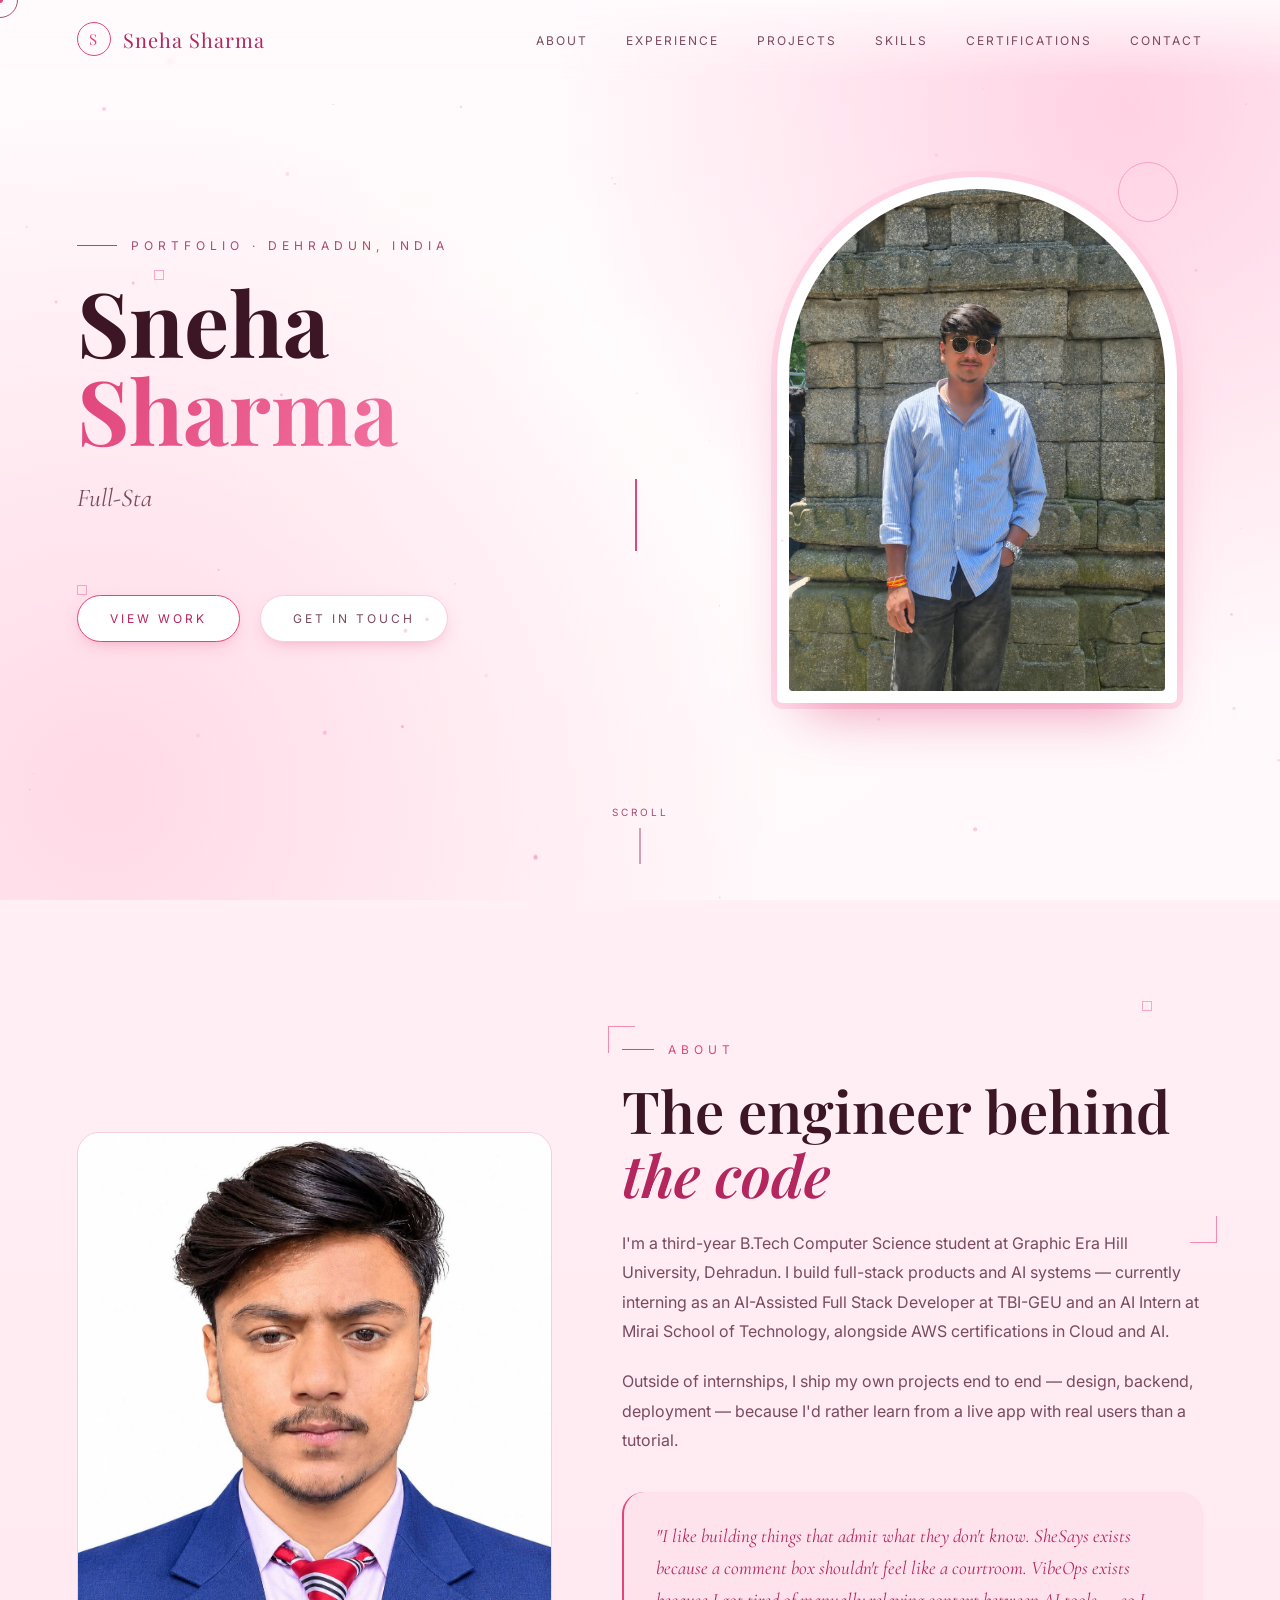
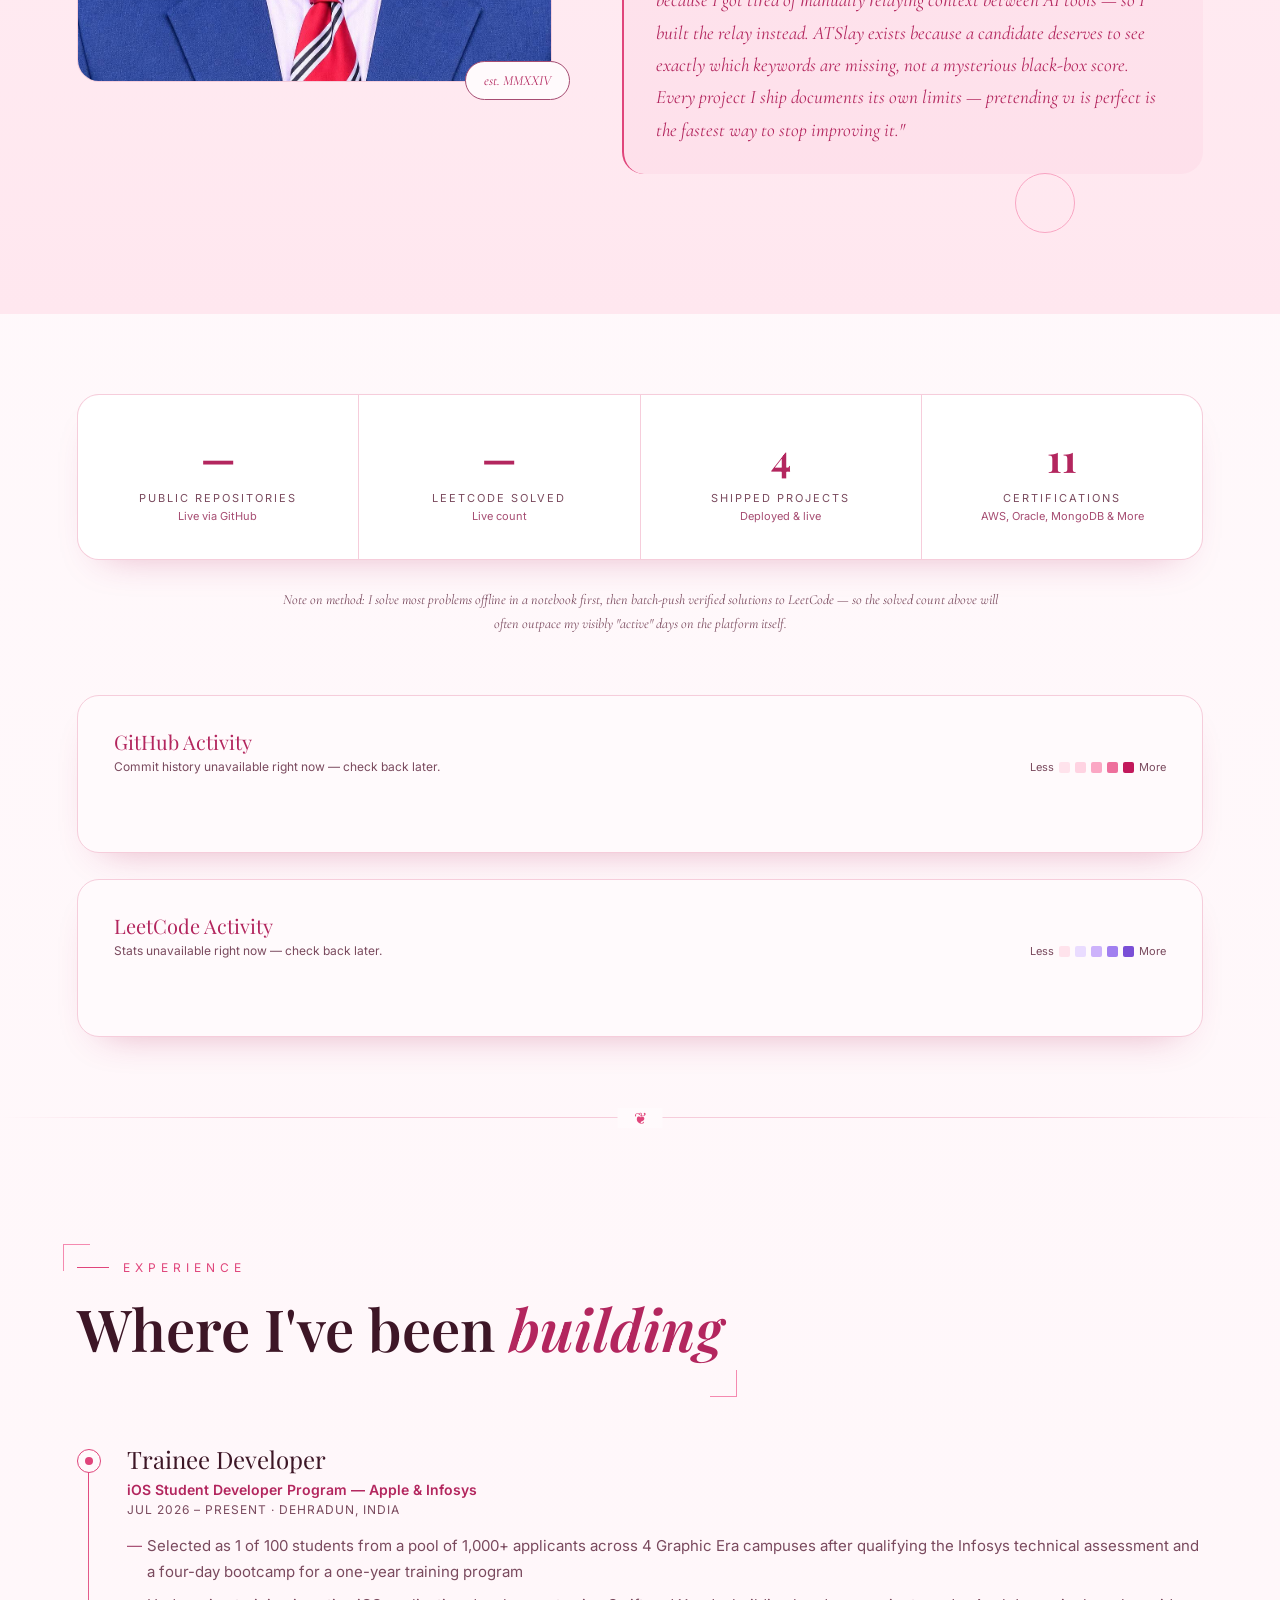
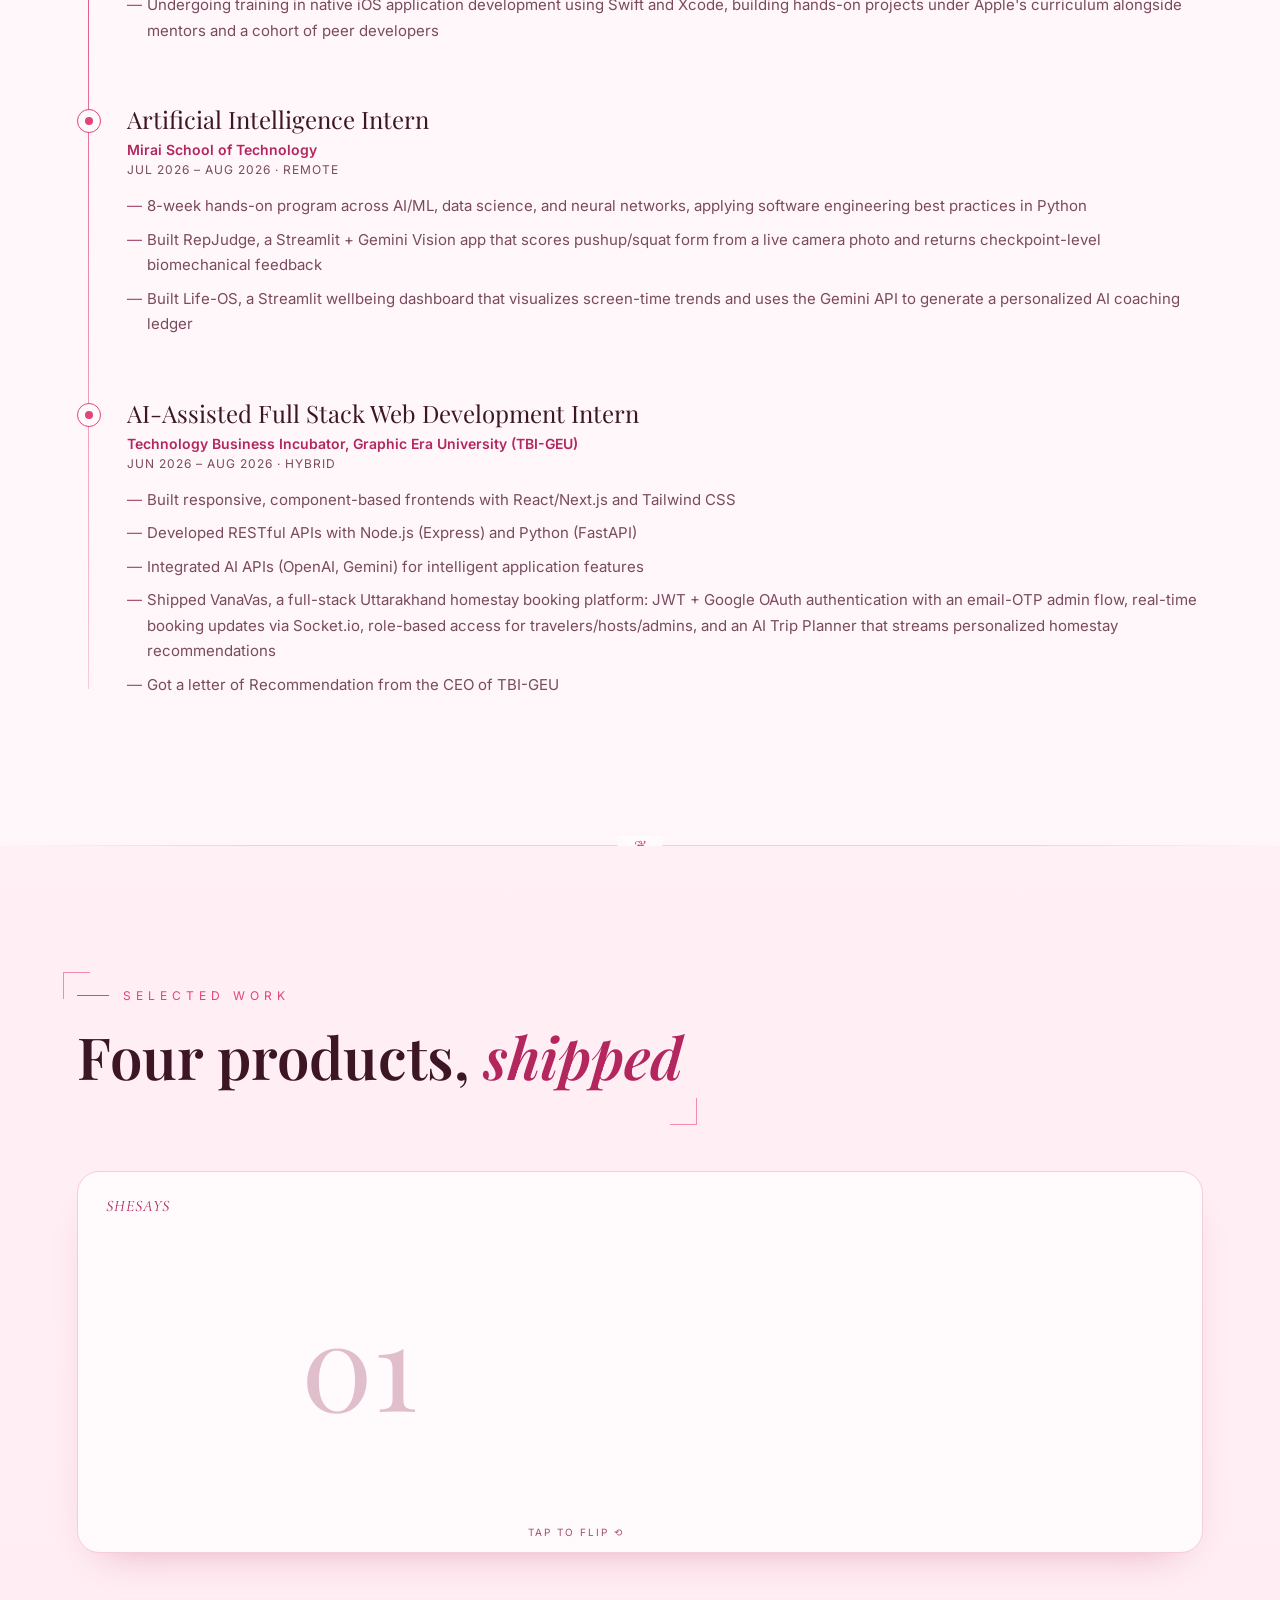
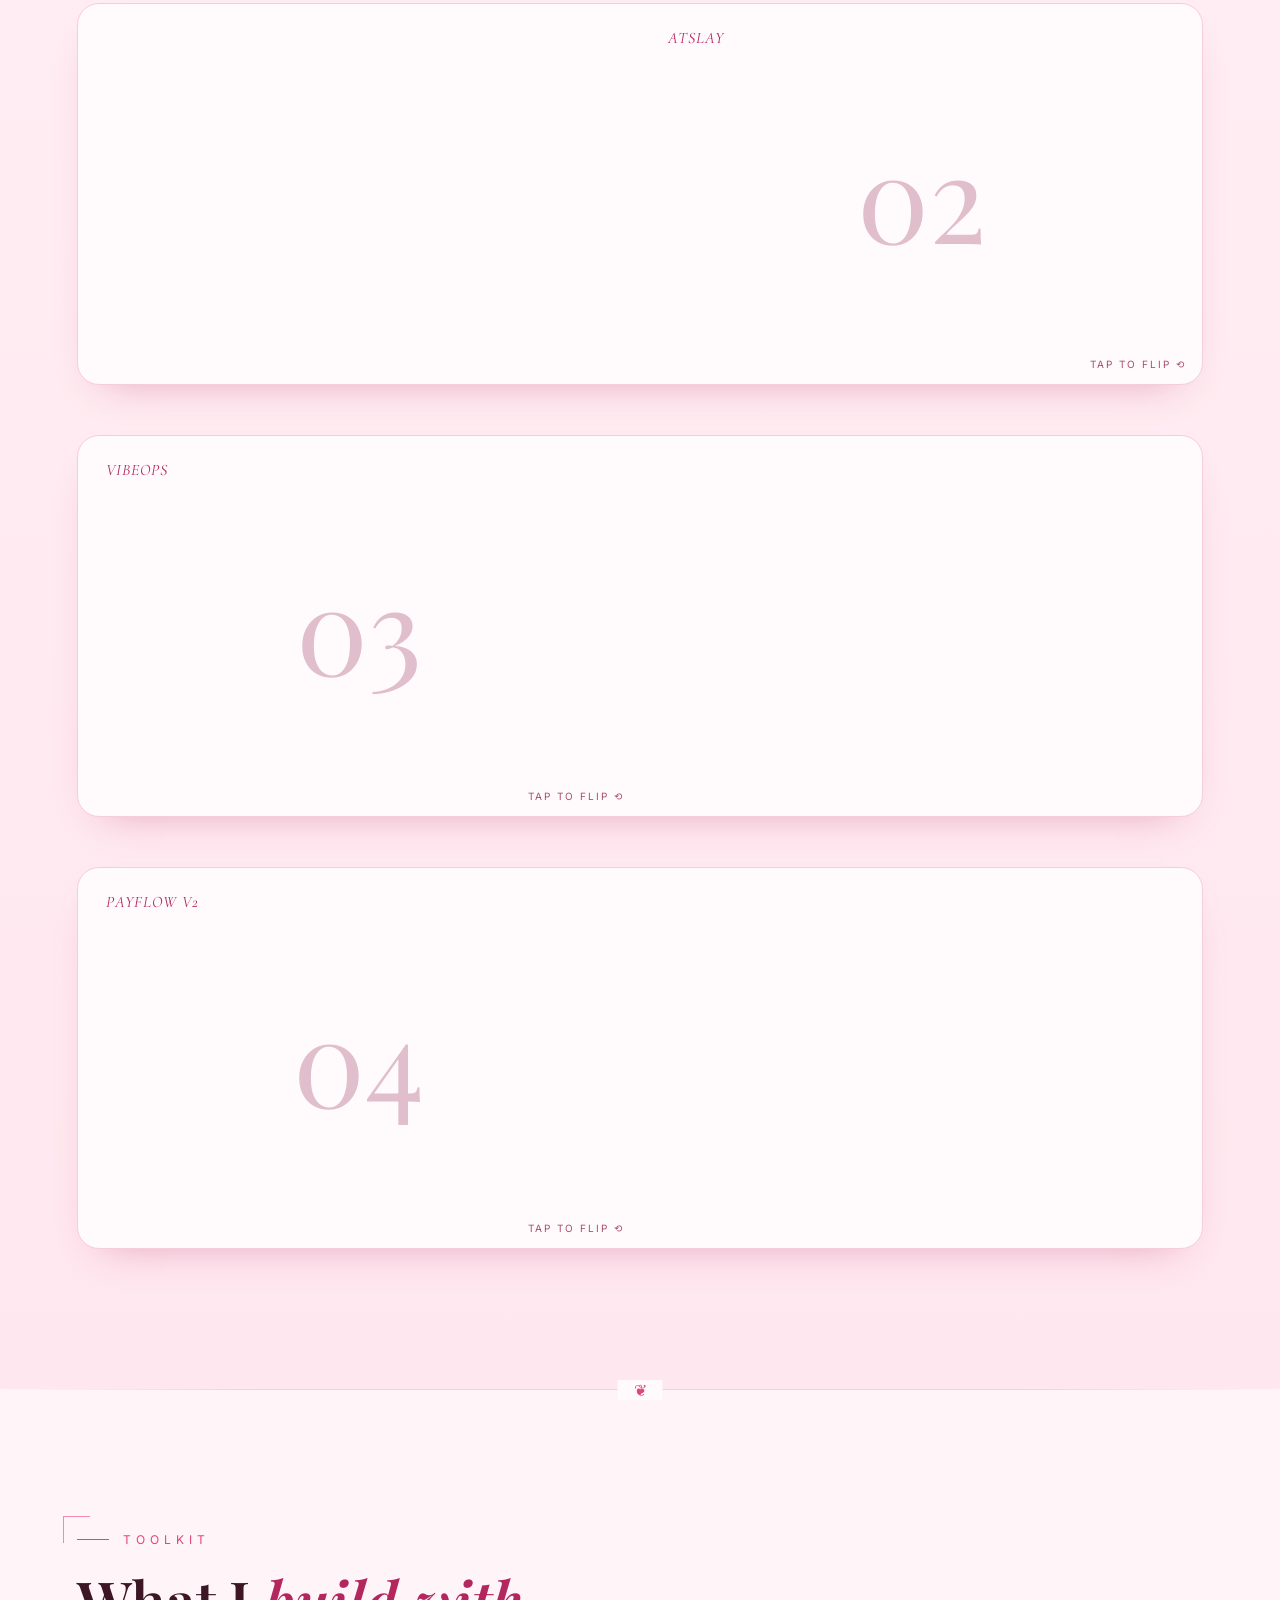
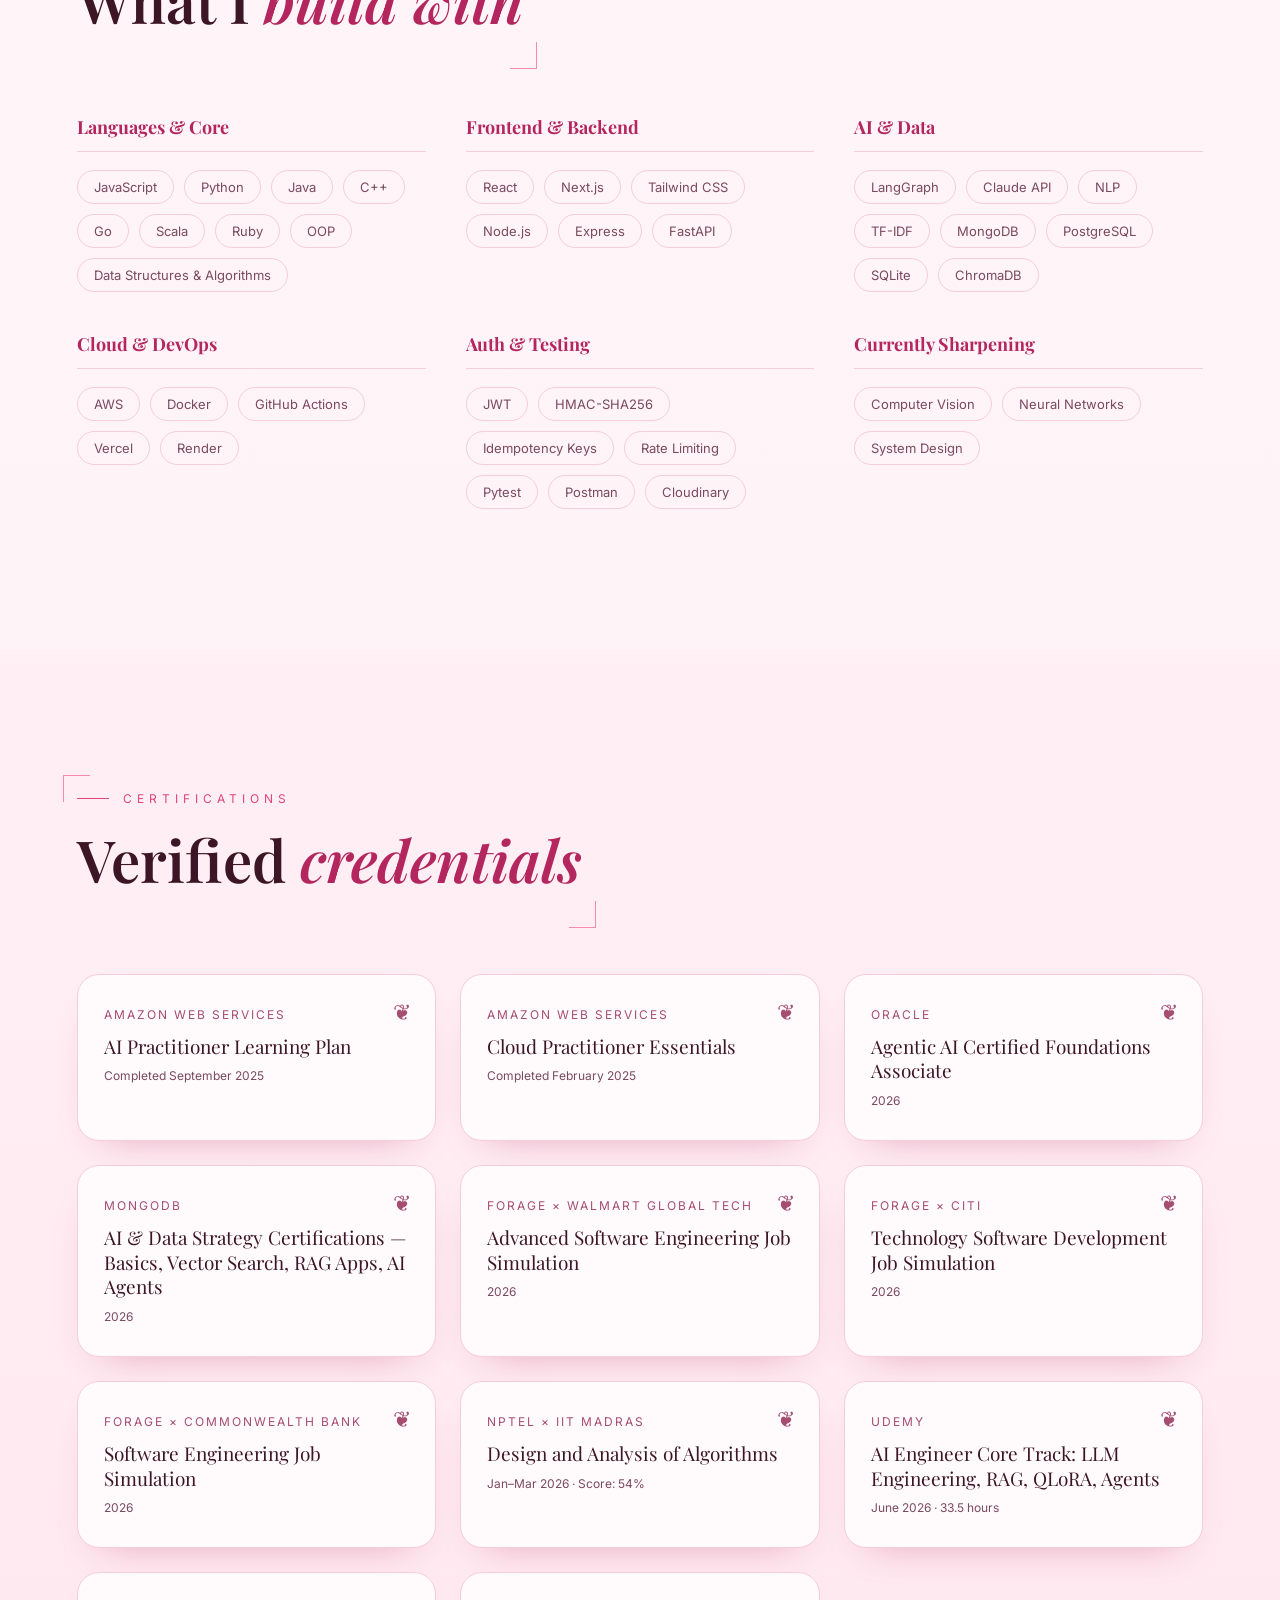
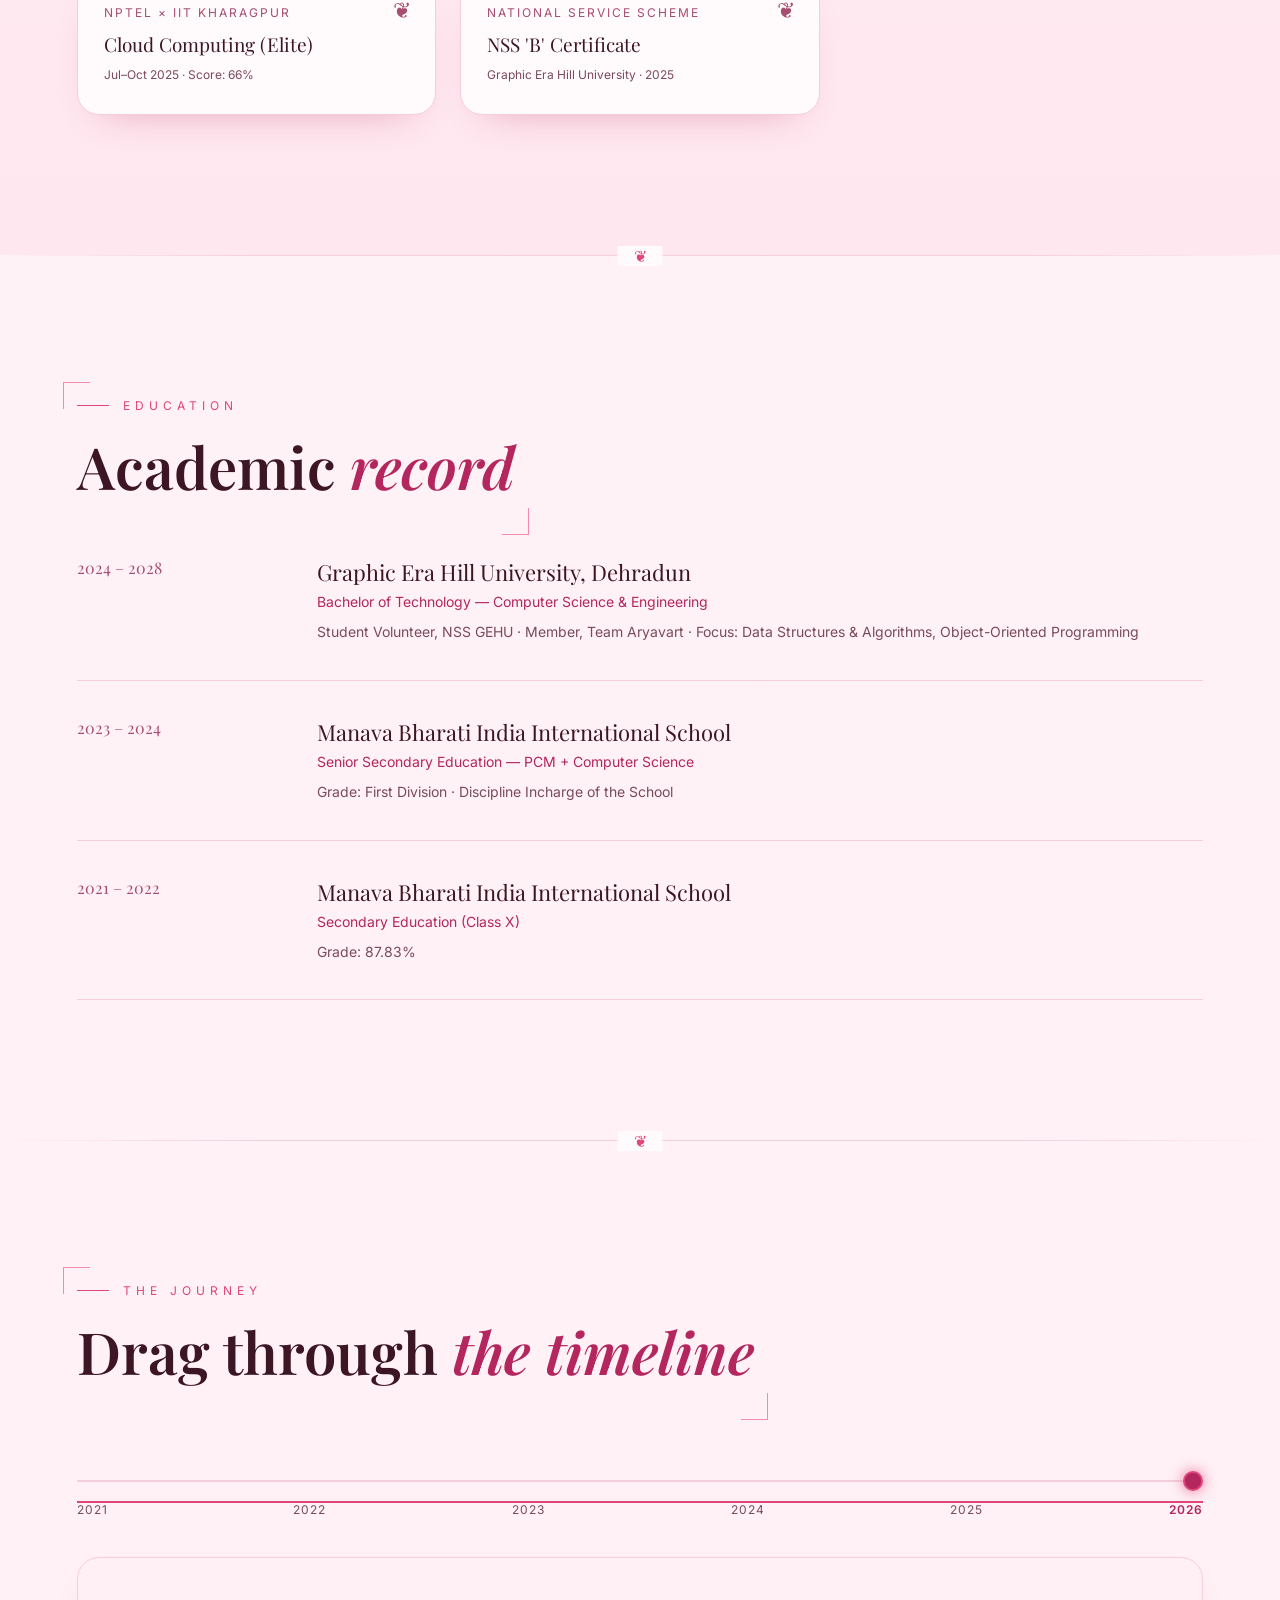
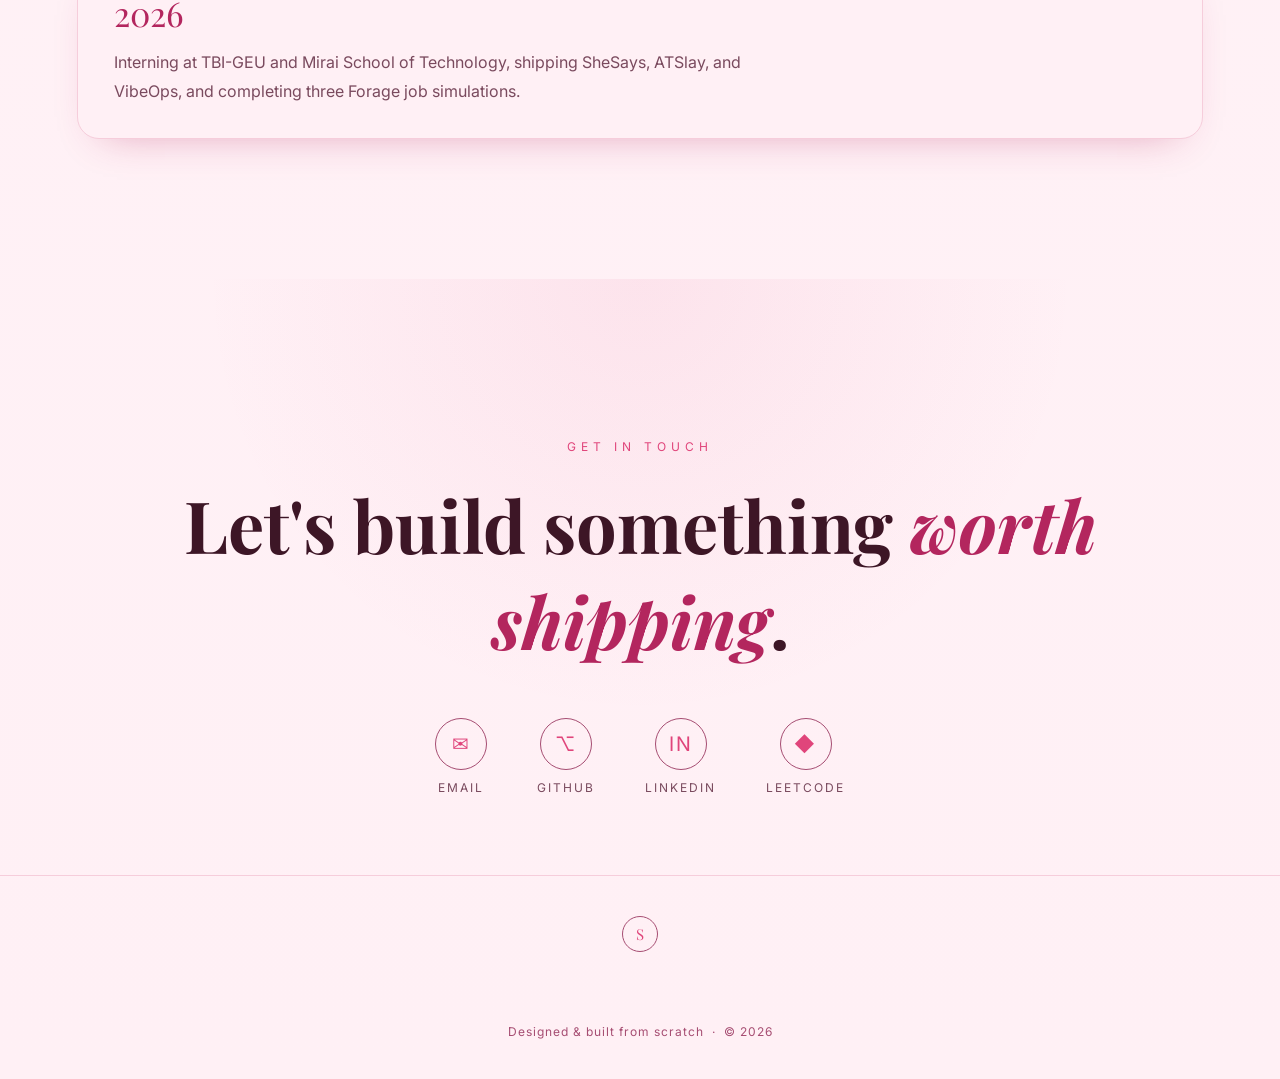
==== commit 538f5d88: "Add files via upload" ====
--- a/index.html
+++ b/index.html
@@ -1,1111 +1,1111 @@
-<!DOCTYPE html>
-<html lang="en">
-<head>
-<meta charset="UTF-8">
-<meta name="viewport" content="width=device-width, initial-scale=1.0">
-<title>Sneha Sharma — Full-Stack &amp; AI Engineer</title>
-<meta name="description" content="Portfolio of Sneha Sharma — B.Tech CSE, Graphic Era Hill University. Full-stack & AI engineer building SheSays, ATSlay, and VibeOps.">
-<link rel="icon" href="data:image/svg+xml,<svg xmlns=%22http://www.w3.org/2000/svg%22 viewBox=%220 0 100 100%22><circle cx=%2250%22 cy=%2250%22 r=%2248%22 fill=%22%23ffe3ec%22 stroke=%22%23e0457b%22 stroke-width=%224%22/><text x=%2250%22 y=%2266%22 font-size=%2244%22 fill=%22%23e0457b%22 text-anchor=%22middle%22 font-family=%22serif%22>S</text></svg>">
-<link rel="preconnect" href="https://fonts.googleapis.com">
-<link rel="preconnect" href="https://fonts.gstatic.com" crossorigin>
-<link href="https://fonts.googleapis.com/css2?family=Playfair+Display:ital,wght@0,500;0,600;0,700;0,800;1,500&family=Cormorant+Garamond:ital,wght@0,500;1,500&family=Inter:wght@300;400;500;600;700&display=swap" rel="stylesheet">
-<style>
-  :root{
-    --ink:#fffafc;
-    --ink-2:#fff0f5;
-    --ink-3:#ffe3ec;
-    --hairline:#f6cddb;
-    --gold:#e0457b;
-    --gold-bright:#b3265e;
-    --gold-dim:#a64d72;
-    --ivory:#3d1626;
-    --ivory-dim:#7a4a5e;
-    --wine:#ffd1e1;
-    --serif:'Playfair Display', serif;
-    --serif-italic:'Cormorant Garamond', serif;
-    --sans:'Inter', sans-serif;
-  }
-
-  *{margin:0;padding:0;box-sizing:border-box;}
-
-  html{scroll-behavior:smooth;}
-
-  body{
-    background:var(--ink);
-    color:var(--ivory);
-    font-family:var(--sans);
-    overflow-x:hidden;
-    cursor:none;
-  }
-
-  ::selection{background:var(--gold);color:var(--ink);}
-
-  a{color:inherit;text-decoration:none;}
-
-  img{max-width:100%;display:block;}
-
-  /* ============ CUSTOM CURSOR ============ */
-  .cursor-dot, .cursor-ring{
-    position:fixed;top:0;left:0;pointer-events:none;z-index:9999;
-    border-radius:50%;
-    transform:translate(-50%,-50%);
-    will-change:transform;
-  }
-  .cursor-dot{
-    width:6px;height:6px;background:var(--gold);
-    transition:opacity .2s;
-  }
-  .cursor-ring{
-    width:36px;height:36px;border:1px solid var(--gold-dim);
-    transition:width .25s,height .25s,border-color .25s,background .25s;
-  }
-  .cursor-ring.hover{
-    width:64px;height:64px;border-color:var(--gold);background:rgba(224,69,123,0.08);
-  }
-  @media (hover:none), (pointer:coarse){
-    .cursor-dot,.cursor-ring{display:none;}
-    body{cursor:auto;}
-  }
-
-  /* ============ SPLASH SCREEN ============ */
-  #splash{
-    position:fixed;inset:0;z-index:10000;
-    background:var(--ink);
-    display:flex;align-items:center;justify-content:center;
-    transition:opacity .9s ease, visibility .9s ease;
-  }
-  #splash.hide{opacity:0;visibility:hidden;pointer-events:none;}
-  .seal{
-    position:relative;width:140px;height:140px;
-  }
-  .seal svg{width:100%;height:100%;}
-  .seal-ring{
-    fill:none;stroke:var(--gold);stroke-width:1.5;
-    stroke-dasharray:440;stroke-dashoffset:440;
-    animation:draw-ring 1.4s ease forwards .2s;
-  }
-  .seal-letter{
-    font-family:var(--serif);font-size:56px;fill:var(--gold-bright);
-    opacity:0;
-    animation:letter-in 0.8s ease forwards 1.1s;
-  }
-  .seal-crack{
-    fill:none;stroke:var(--gold-bright);stroke-width:1.2;
-    stroke-dasharray:120;stroke-dashoffset:120;
-    animation:draw-crack .5s ease forwards 1.7s;
-    opacity:0;
-  }
-  .seal-shockwave{
-    fill:none;stroke:var(--gold);stroke-width:1.5;
-    opacity:0;transform-origin:center;
-  }
-  #splash.crack-open .seal-crack{opacity:1;}
-  #splash.crack-open .seal-shockwave{animation:shockwave .7s ease-out forwards;}
-  #splash.crack-open .seal{animation:seal-break .7s ease-in forwards;}
-  @keyframes draw-ring{to{stroke-dashoffset:0;}}
-  @keyframes draw-crack{to{stroke-dashoffset:0;}}
-  @keyframes letter-in{
-    from{opacity:0;transform:scale(0.8);}
-    to{opacity:1;transform:scale(1);}
-  }
-  @keyframes shockwave{
-    from{opacity:.9;transform:scale(0.9);}
-    to{opacity:0;transform:scale(2.6);}
-  }
-  @keyframes seal-break{
-    0%{transform:scale(1);opacity:1;}
-    40%{transform:scale(1.12);opacity:1;}
-    100%{transform:scale(0.7) rotate(8deg);opacity:0;}
-  }
-  .splash-label{
-    position:absolute;bottom:-40px;left:50%;transform:translateX(-50%);
-    font-size:11px;letter-spacing:4px;color:var(--gold-dim);
-    text-transform:uppercase;white-space:nowrap;
-    opacity:0;animation:letter-in .8s ease forwards 1.5s;
-  }
-
-  /* ============ AMBIENT PARTICLES + CURSOR DUST ============ */
-  #ambientCanvas{position:fixed;inset:0;z-index:1;pointer-events:none;opacity:.5;}
-  .dust{
-    position:fixed;top:0;left:0;pointer-events:none;z-index:9998;
-    width:4px;height:4px;border-radius:50%;background:var(--gold-bright);
-    box-shadow:0 0 6px 1px var(--gold);
-    animation:dust-float .9s ease-out forwards;
-  }
-  @keyframes dust-float{
-    0%{opacity:.9;transform:translate(0,0) scale(1);}
-    100%{opacity:0;transform:translate(var(--dx,0px),var(--dy,-40px)) scale(0.3);}
-  }
-
-  /* ============ SCROLL-DRAWN SECTION FRAME ============ */
-  .section-frame{position:relative;display:inline-block;padding:2px 0;}
-  .section-frame::before,.section-frame::after{
-    content:'';position:absolute;width:0;height:0;
-    border:1px solid var(--gold);transition:width .6s ease, height .6s ease;
-  }
-  .section-frame::before{top:-14px;left:-14px;border-right:none;border-bottom:none;}
-  .section-frame::after{bottom:-14px;right:-14px;border-left:none;border-top:none;}
-  .reveal.in.section-frame::before,.reveal.in.section-frame::after{width:26px;height:26px;}
-
-  /* ============ PARALLAX LAYERS ============ */
-  .parallax-el{position:absolute;pointer-events:none;will-change:transform;opacity:.5;}
-  .parallax-diamond{width:10px;height:10px;border:1px solid var(--gold-dim);transform:rotate(45deg);}
-  .parallax-ring{width:60px;height:60px;border:1px solid var(--gold-dim);border-radius:50%;}
-
-  /* ============ SCROLL PROGRESS ============ */
-  #progress{
-    position:fixed;top:0;left:0;height:2px;background:linear-gradient(90deg,var(--gold-dim),var(--gold),var(--gold-bright));
-    z-index:9000;width:0%;transition:width .1s linear;
-  }
-
-  /* ============ NAV ============ */
-  nav{
-    position:fixed;top:0;left:0;right:0;z-index:900;
-    display:flex;align-items:center;justify-content:space-between;
-    padding:22px 6vw;
-    background:linear-gradient(180deg, rgba(255,250,252,0.9), rgba(255,250,252,0));
-    backdrop-filter:blur(2px);
-  }
-  .brand{
-    display:flex;align-items:center;gap:12px;
-    font-family:var(--serif);font-size:20px;letter-spacing:1px;color:var(--gold-bright);
-  }
-  .brand .mono{
-    width:34px;height:34px;border:1px solid var(--gold);border-radius:50%;
-    display:flex;align-items:center;justify-content:center;font-size:15px;color:var(--gold);
-  }
-  .nav-links{display:flex;gap:38px;list-style:none;}
-  .nav-links a{
-    font-size:12px;letter-spacing:2px;text-transform:uppercase;color:var(--ivory-dim);
-    position:relative;padding-bottom:4px;transition:color .3s;
-  }
-  .nav-links a::after{
-    content:'';position:absolute;bottom:0;left:0;width:0;height:1px;background:var(--gold);
-    transition:width .35s ease;
-  }
-  .nav-links a:hover{color:var(--gold-bright);}
-  .nav-links a:hover::after{width:100%;}
-  .nav-toggle{display:none;flex-direction:column;gap:5px;cursor:none;}
-  .nav-toggle span{width:24px;height:1px;background:var(--gold);}
-
-  @media(max-width:900px){
-    .nav-links{
-      position:fixed;top:0;right:-100%;height:100vh;width:70%;
-      background:var(--ink-2);flex-direction:column;justify-content:center;
-      align-items:flex-start;padding:0 40px;transition:right .5s ease;gap:28px;
-      border-left:1px solid var(--hairline);
-    }
-    .nav-links.open{right:0;}
-    .nav-toggle{display:flex;}
-  }
-
-  /* ============ SECTION SHELL ============ */
-  section{
-    position:relative;padding:140px 6vw;max-width:1400px;margin:0 auto;
-  }
-  .eyebrow{
-    font-size:12px;letter-spacing:5px;text-transform:uppercase;color:var(--gold);
-    display:flex;align-items:center;gap:14px;margin-bottom:22px;
-  }
-  .eyebrow::before{content:'';width:32px;height:1px;background:var(--gold);}
-  h2.title{
-    font-family:var(--serif);font-weight:600;font-size:clamp(32px,5vw,58px);
-    color:var(--ivory);line-height:1.1;margin-bottom:20px;
-  }
-  h2.title em{color:var(--gold-bright);font-style:italic;}
-
-  .reveal{opacity:0;transform:translateY(40px);transition:opacity .9s cubic-bezier(.2,.7,.2,1),transform .9s cubic-bezier(.2,.7,.2,1);}
-  .reveal.in{opacity:1;transform:translateY(0);}
-  .reveal-delay-1.in{transition-delay:.1s;}
-  .reveal-delay-2.in{transition-delay:.22s;}
-  .reveal-delay-3.in{transition-delay:.34s;}
-
-  .divider{
-    width:100%;height:1px;
-    background:linear-gradient(90deg, transparent, var(--hairline) 20%, var(--hairline) 80%, transparent);
-    margin:0 auto;position:relative;
-  }
-  .divider::before{
-    content:'❦';position:absolute;left:50%;top:50%;transform:translate(-50%,-50%);
-    background:var(--ink);color:var(--gold);padding:0 16px;font-size:16px;
-  }
-
-  /* ============ HERO ============ */
-  #hero{
-    min-height:100vh;display:flex;align-items:center;padding-top:120px;
-    background:
-      radial-gradient(circle at 85% 15%, rgba(224,69,123,0.08), transparent 40%),
-      radial-gradient(circle at 10% 90%, rgba(255,182,206,0.15), transparent 45%);
-  }
-  .hero-grid{
-    display:grid;grid-template-columns:1.15fr 0.85fr;gap:60px;align-items:center;width:100%;
-  }
-  .hero-eyebrow{
-    font-size:12px;letter-spacing:5px;text-transform:uppercase;color:var(--gold-dim);
-    margin-bottom:24px;display:flex;align-items:center;gap:14px;
-  }
-  .hero-eyebrow::before{content:'';width:40px;height:1px;background:var(--gold-dim);}
-  .hero-name{
-    font-family:var(--serif);font-weight:700;font-size:clamp(48px,7vw,104px);
-    line-height:0.98;color:var(--ivory);
-  }
-  .hero-name .last{
-    display:block;color:var(--gold);
-    background:linear-gradient(120deg,var(--gold-dim),var(--gold-bright) 40%,var(--gold) 60%,var(--gold-dim));
-    background-size:250% auto;-webkit-background-clip:text;background-clip:text;-webkit-text-fill-color:transparent;
-    animation:shine 6s linear infinite;
-  }
-  @keyframes shine{to{background-position:250% center;}}
-  .hero-tagline{
-    font-family:var(--serif-italic);font-style:italic;font-size:clamp(18px,2vw,26px);
-    color:var(--ivory-dim);margin-top:26px;max-width:560px;line-height:1.5;min-height:2.8em;
-  }
-  .hero-cta{display:flex;gap:20px;margin-top:44px;flex-wrap:wrap;}
-  .btn{
-    position:relative;display:inline-flex;align-items:center;gap:10px;
-    padding:15px 32px;font-size:12px;letter-spacing:3px;text-transform:uppercase;
-    border:1px solid var(--gold);color:var(--gold-bright);overflow:hidden;
-    transition:color .4s ease;
-  }
-  .btn::before{
-    content:'';position:absolute;inset:0;background:var(--gold);
-    transform:translateX(-101%);transition:transform .45s cubic-bezier(.2,.7,.2,1);z-index:-1;
-  }
-  .btn:hover{color:var(--ink);}
-  .btn:hover::before{transform:translateX(0);}
-  .btn.ghost{border-color:var(--hairline);color:var(--ivory-dim);}
-  .btn.ghost:hover{color:var(--ivory);border-color:var(--gold-dim);}
-  .btn.ghost::before{background:var(--ink-3);}
-
-  .hero-portrait{
-    position:relative;justify-self:center;width:100%;max-width:400px;
-  }
-  .portrait-frame{
-    position:relative;border:1px solid var(--gold-dim);padding:14px;
-    animation:float 6s ease-in-out infinite;
-  }
-  .portrait-frame::before,.portrait-frame::after{
-    content:'';position:absolute;width:22px;height:22px;border:1px solid var(--gold);
-  }
-  .portrait-frame::before{top:-1px;left:-1px;border-right:none;border-bottom:none;}
-  .portrait-frame::after{bottom:-1px;right:-1px;border-left:none;border-top:none;}
-  .portrait-frame img{filter:grayscale(15%) contrast(1.05) saturate(0.9);}
-  @keyframes float{0%,100%{transform:translateY(0);}50%{transform:translateY(-14px);}}
-
-  .scroll-cue{
-    position:absolute;bottom:36px;left:50%;transform:translateX(-50%);
-    display:flex;flex-direction:column;align-items:center;gap:10px;
-    font-size:10px;letter-spacing:3px;color:var(--gold-dim);text-transform:uppercase;
-  }
-  .scroll-cue .line{width:1px;height:36px;background:var(--gold-dim);position:relative;overflow:hidden;}
-  .scroll-cue .line::after{
-    content:'';position:absolute;top:-100%;left:0;width:100%;height:100%;background:var(--gold);
-    animation:scroll-line 2s ease-in-out infinite;
-  }
-  @keyframes scroll-line{50%{top:100%;}100%{top:100%;}}
-
-  /* ============ ABOUT ============ */
-  #about{background:var(--ink-2);}
-  .about-grid{display:grid;grid-template-columns:0.9fr 1.1fr;gap:70px;align-items:center;}
-  .about-img-wrap{position:relative;}
-  .about-img-wrap img{
-    filter:grayscale(35%) contrast(1.05) brightness(0.95);
-    border:1px solid var(--hairline);
-  }
-  .about-img-wrap .frame-tag{
-    position:absolute;bottom:-18px;right:-18px;background:var(--ink);
-    border:1px solid var(--gold-dim);padding:10px 18px;font-family:var(--serif-italic);
-    font-style:italic;font-size:14px;color:var(--gold-bright);
-  }
-  .about-body p{color:var(--ivory-dim);line-height:1.85;font-size:16px;margin-bottom:20px;}
-  .philosophy{
-    margin-top:36px;padding:28px 32px;border-left:2px solid var(--gold);
-    background:rgba(224,69,123,0.04);
-  }
-  .philosophy p{
-    font-family:var(--serif-italic);font-style:italic;font-size:19px;color:var(--gold-bright);
-    line-height:1.7;margin:0;
-  }
-
-  /* ============ LIVE STATS ============ */
-  #stats{padding-top:80px;padding-bottom:80px;}
-  .stats-grid{
-    display:grid;grid-template-columns:repeat(4,1fr);gap:1px;
-    background:var(--hairline);border:1px solid var(--hairline);
-  }
-  .stat-card{
-    background:var(--ink);padding:36px 24px;text-align:center;
-  }
-  .stats-note{
-    max-width:720px;margin:28px auto 0;text-align:center;font-family:var(--serif-italic);
-    font-style:italic;font-size:14px;color:var(--ivory-dim);line-height:1.7;
-  }
-  .heatmap-panel{margin-top:60px;border:1px solid var(--hairline);padding:32px 36px;background:var(--ink);}
-  .heatmap-header{display:flex;justify-content:space-between;align-items:flex-end;flex-wrap:wrap;gap:16px;margin-bottom:22px;}
-  .heatmap-title{font-family:var(--serif);font-size:20px;color:var(--gold-bright);}
-  .heatmap-sub{font-size:12px;color:var(--ivory-dim);margin-top:4px;}
-  .heatmap-legend{display:flex;align-items:center;gap:5px;font-size:11px;color:var(--ivory-dim);}
-  .heatmap-grid{
-    display:grid;grid-auto-flow:column;grid-template-rows:repeat(7,1fr);gap:3px;
-    overflow-x:auto;padding-bottom:6px;
-  }
-  .hm-cell{width:11px;height:11px;background:var(--ink-3);border-radius:2px;flex-shrink:0;}
-  .hm-cell[data-level="0"]{background:var(--ink-3);}
-  .hm-cell[data-level="1"]{background:#ffd3e2;}
-  .hm-cell[data-level="2"]{background:#fba7c4;}
-  .hm-cell[data-level="3"]{background:#ee6f9c;}
-  .hm-cell[data-level="4"]{background:#c2185b;}
-  .hm-cell.lc[data-level="1"]{background:#eadcff;}
-  .hm-cell.lc[data-level="2"]{background:#cdb2fb;}
-  .hm-cell.lc[data-level="3"]{background:#a17ff0;}
-  .hm-cell.lc[data-level="4"]{background:#7a4fd6;}
-  @media(max-width:700px){.heatmap-panel{padding:24px 20px;}}
-  .stat-num{
-    font-family:var(--serif);font-size:clamp(30px,3vw,44px);color:var(--gold-bright);
-    font-weight:700;
-  }
-  .stat-label{
-    font-size:11px;letter-spacing:2px;text-transform:uppercase;color:var(--ivory-dim);margin-top:8px;
-  }
-  .stat-sub{font-size:11px;color:var(--gold-dim);margin-top:4px;}
-  @media(max-width:800px){.stats-grid{grid-template-columns:repeat(2,1fr);}}
-
-  /* ============ EXPERIENCE ============ */
-  .timeline{position:relative;margin-top:60px;}
-  .timeline::before{
-    content:'';position:absolute;left:11px;top:8px;bottom:8px;width:1px;
-    background:linear-gradient(180deg,var(--gold),var(--hairline));
-  }
-  .t-item{position:relative;padding-left:50px;margin-bottom:60px;}
-  .t-item:last-child{margin-bottom:0;}
-  .t-dot{
-    position:absolute;left:0;top:6px;width:24px;height:24px;border-radius:50%;
-    border:1px solid var(--gold);background:var(--ink);
-    display:flex;align-items:center;justify-content:center;
-  }
-  .t-dot::after{content:'';width:8px;height:8px;border-radius:50%;background:var(--gold);}
-  .t-role{font-family:var(--serif);font-size:24px;color:var(--ivory);margin-bottom:6px;}
-  .t-org{color:var(--gold-bright);font-size:14px;font-weight:600;margin-bottom:4px;}
-  .t-meta{font-size:12px;letter-spacing:1px;color:var(--ivory-dim);text-transform:uppercase;margin-bottom:16px;}
-  .t-list{list-style:none;}
-  .t-list li{
-    position:relative;padding-left:20px;color:var(--ivory-dim);line-height:1.7;margin-bottom:8px;font-size:15px;
-  }
-  .t-list li::before{content:'—';position:absolute;left:0;color:var(--gold-dim);}
-
-  /* ============ PROJECTS ============ */
-  #projects{background:var(--ink-2);}
-  .projects-grid{display:flex;flex-direction:column;gap:50px;margin-top:60px;}
-  .project-card{position:relative;border:1px solid var(--hairline);background:var(--ink);transition:border-color .4s ease;min-height:380px;}
-  .project-card:hover{border-color:var(--gold-dim);}
-  .card-inner{position:relative;width:100%;height:100%;min-height:380px;transition:transform .7s cubic-bezier(.4,.2,.2,1);transform-style:preserve-3d;}
-  .project-card.flipped .card-inner{transform:rotateY(180deg);}
-  .card-face{backface-visibility:hidden;position:absolute;inset:0;}
-  .card-face.front{display:grid;grid-template-columns:1fr 1fr;}
-  .project-card.flip .card-face.front{grid-template-columns:1fr 1fr;}
-  .project-card.flip .card-face.front .p-visual{order:2;}
-  .card-face.back{
-    transform:rotateY(180deg);
-    display:flex;align-items:center;justify-content:center;flex-direction:column;
-    padding:40px;text-align:center;background:linear-gradient(135deg,var(--ink-3),var(--ink-2));
-  }
-  .card-face.back .back-label{font-size:11px;letter-spacing:3px;color:var(--gold-dim);text-transform:uppercase;margin-bottom:14px;}
-  .card-face.back .back-stat{font-family:var(--serif);font-size:28px;color:var(--gold-bright);margin-bottom:8px;}
-  .card-face.back .back-note{color:var(--ivory-dim);font-size:14px;line-height:1.7;max-width:420px;}
-  .p-visual{
-    background:linear-gradient(135deg,var(--ink-3),var(--ink-2));
-    display:flex;align-items:center;justify-content:center;padding:50px;
-    position:relative;overflow:hidden;cursor:none;
-  }
-  .p-visual::before{
-    content:'';position:absolute;inset:0;
-    background-image:linear-gradient(var(--hairline) 1px, transparent 1px), linear-gradient(90deg, var(--hairline) 1px, transparent 1px);
-    background-size:28px 28px;opacity:.3;
-  }
-  .p-index{
-    font-family:var(--serif);font-size:120px;color:var(--gold-dim);opacity:.35;
-    position:relative;z-index:1;
-  }
-  .p-visual-name{
-    position:absolute;top:24px;left:28px;z-index:2;
-    font-family:var(--serif-italic);font-style:italic;font-size:16px;
-    letter-spacing:1px;color:var(--gold-bright);text-transform:uppercase;
-  }
-  .flip-hint{
-    position:absolute;bottom:14px;right:16px;font-size:10px;letter-spacing:2px;
-    color:var(--gold-dim);text-transform:uppercase;z-index:2;
-  }
-  .p-body{padding:46px;display:flex;flex-direction:column;justify-content:center;overflow:auto;}
-  .p-name{font-family:var(--serif);font-size:30px;color:var(--ivory);margin-bottom:6px;}
-  .p-tag{font-size:12px;letter-spacing:2px;text-transform:uppercase;color:var(--gold-dim);margin-bottom:18px;}
-  .p-desc{color:var(--ivory-dim);line-height:1.8;font-size:15px;margin-bottom:22px;}
-  .p-stack{display:flex;flex-wrap:wrap;gap:8px;margin-bottom:26px;}
-  .chip{
-    font-size:11px;letter-spacing:1px;padding:6px 14px;border:1px solid var(--hairline);color:var(--ivory-dim);
-    text-transform:uppercase;transition:all .3s;
-  }
-  .chip:hover{border-color:var(--gold);color:var(--gold-bright);}
-  .p-links{display:flex;gap:28px;}
-  .p-links a{
-    font-size:12px;letter-spacing:2px;text-transform:uppercase;color:var(--gold-bright);
-    border-bottom:1px solid var(--gold-dim);padding-bottom:3px;transition:border-color .3s,color .3s;
-  }
-  .p-links a:hover{border-color:var(--gold-bright);color:var(--gold);}
-  @media(max-width:900px){
-    .card-face.front, .project-card.flip .card-face.front{grid-template-columns:1fr;}
-    .project-card.flip .card-face.front .p-visual{order:0;}
-    .p-body{padding:36px 28px;}
-  }
-
-  /* ============ SKILLS ============ */
-  .skills-grid{display:grid;grid-template-columns:repeat(3,1fr);gap:40px;margin-top:60px;}
-  .skill-cat h4{
-    font-family:var(--serif);font-size:18px;color:var(--gold-bright);margin-bottom:18px;
-    padding-bottom:12px;border-bottom:1px solid var(--hairline);
-  }
-  .skill-tags{display:flex;flex-wrap:wrap;gap:10px;}
-  .skill-tags span{
-    font-size:13px;color:var(--ivory-dim);padding:8px 16px;border:1px solid var(--hairline);
-    transition:all .3s;
-  }
-  .skill-tags span:hover{border-color:var(--gold);color:var(--gold-bright);transform:translateY(-2px);}
-  @media(max-width:800px){.skills-grid{grid-template-columns:1fr;}}
-
-  /* ============ CERTIFICATIONS ============ */
-  #certs{background:var(--ink-2);}
-  .cert-grid{display:grid;grid-template-columns:repeat(3,1fr);gap:24px;margin-top:60px;}
-  .cert-card{
-    border:1px solid var(--hairline);padding:32px 26px;position:relative;
-    transition:border-color .4s,transform .4s;background:var(--ink);
-  }
-  .cert-card:hover{border-color:var(--gold);transform:translateY(-6px);}
-  .cert-org{font-size:12px;letter-spacing:2px;text-transform:uppercase;color:var(--gold-dim);margin-bottom:12px;}
-  .cert-name{font-family:var(--serif);font-size:19px;color:var(--ivory);margin-bottom:10px;line-height:1.3;}
-  .cert-date{font-size:12px;color:var(--ivory-dim);}
-  .cert-seal{position:absolute;top:24px;right:24px;color:var(--gold-dim);font-size:22px;}
-  @media(max-width:900px){.cert-grid{grid-template-columns:1fr 1fr;}}
-  @media(max-width:600px){.cert-grid{grid-template-columns:1fr;}}
-
-  /* ============ EDUCATION ============ */
-  .edu-item{
-    display:grid;grid-template-columns:200px 1fr;gap:40px;padding:36px 0;
-    border-bottom:1px solid var(--hairline);
-  }
-  .edu-item:first-child{padding-top:0;}
-  .edu-year{font-family:var(--serif);color:var(--gold-dim);font-size:16px;}
-  .edu-school{font-family:var(--serif);font-size:22px;color:var(--ivory);margin-bottom:6px;}
-  .edu-degree{color:var(--gold-bright);font-size:14px;margin-bottom:10px;}
-  .edu-detail{color:var(--ivory-dim);font-size:14px;line-height:1.7;}
-  @media(max-width:700px){.edu-item{grid-template-columns:1fr;gap:10px;}}
-
-  /* ============ TIMELINE SCRUBBER ============ */
-  .scrubber-wrap{margin-top:60px;}
-  .scrubber-input{
-    width:100%;-webkit-appearance:none;appearance:none;height:2px;background:var(--hairline);
-    outline:none;margin-bottom:6px;cursor:none;
-  }
-  .scrubber-input::-webkit-slider-thumb{
-    -webkit-appearance:none;width:20px;height:20px;border-radius:50%;
-    background:var(--gold-bright);border:2px solid var(--gold);cursor:none;
-    box-shadow:0 0 12px 2px rgba(224,69,123,0.5);
-  }
-  .scrubber-input::-moz-range-thumb{
-    width:20px;height:20px;border-radius:50%;background:var(--gold-bright);border:2px solid var(--gold);cursor:none;
-  }
-  .scrubber-track{position:relative;margin-bottom:40px;}
-  .scrubber-fill{position:absolute;top:-1px;left:0;height:2px;background:var(--gold);pointer-events:none;transition:width .3s ease;}
-  .scrubber-ticks{display:flex;justify-content:space-between;margin-top:14px;}
-  .scrubber-ticks span{font-size:12px;letter-spacing:1px;color:var(--ivory-dim);transition:color .3s;}
-  .scrubber-ticks span.active{color:var(--gold-bright);font-weight:600;}
-  .scrubber-panel{
-    border:1px solid var(--hairline);padding:32px 36px;background:var(--ink-2);
-    min-height:140px;
-  }
-  .scrubber-year{font-family:var(--serif);font-size:34px;color:var(--gold-bright);margin-bottom:12px;}
-  .scrubber-text{color:var(--ivory-dim);font-size:16px;line-height:1.8;max-width:640px;}
-
-  /* ============ FOOTER SIGNATURE ============ */
-  .signature{
-    font-family:'Cormorant Garamond', cursive;font-style:italic;font-weight:500;
-    font-size:38px;color:var(--gold-bright);display:inline-block;
-    clip-path:inset(0 100% 0 0);transition:clip-path 1.8s cubic-bezier(.4,0,.2,1);
-  }
-  .signature.signed{clip-path:inset(0 0 0 0);}
-
-  /* ============ CONTACT / FOOTER ============ */
-  #contact{
-    text-align:center;padding-top:160px;padding-bottom:80px;
-    background:radial-gradient(circle at 50% 0%, rgba(224,69,123,0.08), transparent 50%);
-  }
-  #contact .eyebrow{justify-content:center;}
-  #contact .eyebrow::before{display:none;}
-  .contact-title{
-    font-family:var(--serif);font-size:clamp(36px,6vw,72px);color:var(--ivory);margin-bottom:30px;
-  }
-  .contact-title em{font-style:italic;color:var(--gold-bright);}
-  .contact-links{
-    display:flex;justify-content:center;gap:50px;margin-top:50px;flex-wrap:wrap;
-  }
-  .contact-links a{
-    display:flex;flex-direction:column;align-items:center;gap:10px;
-    font-size:12px;letter-spacing:2px;text-transform:uppercase;color:var(--ivory-dim);
-    transition:color .3s,transform .3s;
-  }
-  .contact-links a:hover{color:var(--gold-bright);transform:translateY(-4px);}
-  .contact-links .ic{
-    width:52px;height:52px;border:1px solid var(--gold-dim);border-radius:50%;
-    display:flex;align-items:center;justify-content:center;font-size:20px;color:var(--gold);
-    transition:all .3s;
-  }
-  .contact-links a:hover .ic{border-color:var(--gold);background:rgba(224,69,123,0.08);}
-  footer{
-    text-align:center;padding:40px 6vw;border-top:1px solid var(--hairline);
-    font-size:12px;color:var(--gold-dim);letter-spacing:1px;
-  }
-  footer .mono-small{
-    width:36px;height:36px;border:1px solid var(--gold-dim);border-radius:50%;
-    display:flex;align-items:center;justify-content:center;margin:0 auto 16px;
-    font-family:var(--serif);color:var(--gold);font-size:15px;
-  }
-
-  /* ============ BLUSH THEME LAYER ============ */
-  body{background:linear-gradient(180deg,#fffafc 0%,#fff0f5 100%);}
-  #hero{background:
-    radial-gradient(circle at 88% 12%, rgba(255,160,196,.45), transparent 42%),
-    radial-gradient(circle at 8% 88%, rgba(255,214,228,.9), transparent 48%),
-    radial-gradient(circle at 50% 50%, rgba(255,255,255,.7), transparent 60%);}
-  #about,#projects,#certs{background:linear-gradient(180deg,#fff0f5,#ffe7ef);}
-  nav{background:linear-gradient(180deg,rgba(255,250,252,.95),rgba(255,250,252,0));}
-  .btn,.btn.ghost,.chip,.skill-tags span,.edu-item{border-radius:999px;}
-  .edu-item{border-radius:0;}
-  .btn{background:#fff;box-shadow:0 6px 18px -8px rgba(224,69,123,.5);}
-  .btn:hover{color:#fff;}
-  .project-card,.cert-card,.heatmap-panel,.scrubber-panel,.philosophy,.card-face,.about-img-wrap img,.frame-tag{border-radius:22px;}
-  .project-card,.cert-card,.heatmap-panel,.scrubber-panel{box-shadow:0 18px 40px -26px rgba(179,38,94,.45);}
-  .cert-card:hover{box-shadow:0 22px 44px -22px rgba(224,69,123,.55);}
-  .stats-grid{border-radius:22px;overflow:hidden;box-shadow:0 18px 40px -26px rgba(179,38,94,.4);}
-  .stat-card{background:#fff;}
-  .p-visual{border-radius:22px 0 0 22px;}
-  .project-card.flip .card-face.front .p-visual{border-radius:0 22px 22px 0;}
-  @media(max-width:900px){.p-visual,.project-card.flip .card-face.front .p-visual{border-radius:22px 22px 0 0;}}
-  .portrait-frame{border:none;padding:12px;background:#fff;border-radius:999px 999px 28px 28px;
-    box-shadow:0 30px 60px -28px rgba(224,69,123,.65),0 0 0 6px rgba(255,200,220,.55);}
-  .portrait-frame::before,.portrait-frame::after{display:none;}
-  .portrait-frame img{border-radius:999px 999px 20px 20px;filter:saturate(1.02);}
-  .about-img-wrap img{filter:none;}
-  .section-frame::before,.section-frame::after{border-color:#f58ab0;}
-  .hero-name .last{background-image:linear-gradient(120deg,#e0457b,#ff8fb8 40%,#b3265e 70%,#e0457b);}
-  .parallax-el{opacity:.7;border-color:#f58ab0;}
-  .divider::before{background:#fffafc;}
-  #ambientCanvas{opacity:.7;}
-  .dust{background:#ff9cc0;box-shadow:0 0 8px 2px rgba(224,69,123,.6);}
-  ::selection{background:#ffc2d8;color:#3d1626;}
-</style>
-</head>
-<body>
-
-<!-- CUSTOM CURSOR -->
-<canvas id="ambientCanvas"></canvas>
-<div class="cursor-dot" id="cursorDot"></div>
-<div class="cursor-ring" id="cursorRing"></div>
-
-<!-- SPLASH -->
-<div id="splash">
-  <div class="seal">
-    <svg viewBox="0 0 140 140">
-      <circle class="seal-shockwave" cx="70" cy="70" r="66"></circle>
-      <circle class="seal-ring" cx="70" cy="70" r="66"></circle>
-      <path class="seal-crack" d="M45,40 L60,75 L50,80 L90,110"></path>
-      <text class="seal-letter" x="70" y="88" text-anchor="middle">S</text>
-    </svg>
-    <div class="splash-label">Sneha Sharma</div>
-  </div>
-</div>
-
-<div id="progress"></div>
-
-<!-- NAV -->
-<nav>
-  <div class="brand"><span class="mono">S</span> Sneha Sharma</div>
-  <ul class="nav-links" id="navLinks">
-    <li><a href="#about">About</a></li>
-    <li><a href="#experience">Experience</a></li>
-    <li><a href="#projects">Projects</a></li>
-    <li><a href="#skills">Skills</a></li>
-    <li><a href="#certs">Certifications</a></li>
-    <li><a href="#contact">Contact</a></li>
-  </ul>
-  <div class="nav-toggle" id="navToggle"><span></span><span></span><span></span></div>
-</nav>
-
-<!-- HERO -->
-<section id="hero">
-  <div class="parallax-el parallax-ring" data-speed="0.15" style="top:18%;right:8%;"></div>
-  <div class="parallax-el parallax-diamond" data-speed="0.3" style="top:65%;left:6%;"></div>
-  <div class="parallax-el parallax-diamond" data-speed="0.22" style="top:30%;left:12%;"></div>
-  <div class="hero-grid">
-    <div>
-      <div class="hero-eyebrow reveal in">Portfolio · Dehradun, India</div>
-      <h1 class="hero-name reveal in">Sneha<span class="last">Sharma</span></h1>
-      <p class="hero-tagline reveal in reveal-delay-1" id="typewriterTarget" data-full-text="Full-Stack &amp; AI Engineer — building systems that are honest about what they don't know, from multi-agent orchestration to production web apps."></p>
-      <div class="hero-cta reveal in reveal-delay-2">
-        <a href="#projects" class="btn">View Work</a>
-        <a href="#contact" class="btn ghost">Get In Touch</a>
-      </div>
-    </div>
-    <div class="hero-portrait reveal in reveal-delay-1">
-      <div class="portrait-frame">
-        <img src="assets/hero.jpg" alt="Sneha Sharma">
-      </div>
-    </div>
-  </div>
-  <div class="scroll-cue"><span>Scroll</span><div class="line"></div></div>
-</section>
-
-<!-- ABOUT -->
-<section id="about">
-  <div class="parallax-el parallax-diamond" data-speed="0.18" style="top:10%;right:10%;"></div>
-  <div class="parallax-el parallax-ring" data-speed="0.1" style="bottom:8%;right:16%;"></div>
-  <div class="about-grid">
-    <div class="about-img-wrap reveal">
-      <img src="assets/about.jpg" alt="Sneha Sharma">
-      <div class="frame-tag">est. MMXXIV</div>
-    </div>
-    <div class="about-body">
-      <div class="section-frame reveal"><div class="eyebrow">About</div>
-      <h2 class="title">The engineer behind <em>the code</em></h2></div>
-      <p class="reveal reveal-delay-1">I'm a third-year B.Tech Computer Science student at Graphic Era Hill University, Dehradun. I build full-stack products and AI systems — currently interning as an AI-Assisted Full Stack Developer at TBI-GEU and an AI Intern at Mirai School of Technology, alongside AWS certifications in Cloud and AI.</p>
-      <p class="reveal reveal-delay-2">Outside of internships, I ship my own projects end to end — design, backend, deployment — because I'd rather learn from a live app with real users than a tutorial.</p>
-      <div class="philosophy reveal reveal-delay-3">
-        <p>"I like building things that admit what they don't know. SheSays exists because a comment box shouldn't feel like a courtroom. VibeOps exists because I got tired of manually relaying context between AI tools — so I built the relay instead. ATSlay exists because a candidate deserves to see exactly which keywords are missing, not a mysterious black-box score. Every project I ship documents its own limits — pretending v1 is perfect is the fastest way to stop improving it."</p>
-      </div>
-    </div>
-  </div>
-</section>
-
-<!-- LIVE STATS -->
-<section id="stats">
-  <div class="stats-grid">
-    <div class="stat-card reveal">
-      <div class="stat-num" id="statRepos">—</div>
-      <div class="stat-label">Public Repositories</div>
-      <div class="stat-sub">Live via GitHub</div>
-    </div>
-    <div class="stat-card reveal reveal-delay-1">
-      <div class="stat-num" id="statLeetcode">—</div>
-      <div class="stat-label">LeetCode Solved</div>
-      <div class="stat-sub">Live count</div>
-    </div>
-    <div class="stat-card reveal reveal-delay-2">
-      <div class="stat-num">4</div>
-      <div class="stat-label">Shipped Projects</div>
-      <div class="stat-sub">Deployed &amp; live</div>
-    </div>
-    <div class="stat-card reveal reveal-delay-3">
-      <div class="stat-num">11</div>
-      <div class="stat-label">Certifications</div>
-      <div class="stat-sub">AWS, Oracle, MongoDB &amp; More</div>
-    </div>
-  </div>
-  <p class="stats-note reveal">Note on method: I solve most problems offline in a notebook first, then batch-push verified solutions to LeetCode — so the solved count above will often outpace my visibly "active" days on the platform itself.</p>
-
-  <div class="heatmap-panel reveal">
-    <div class="heatmap-header">
-      <div>
-        <div class="heatmap-title">GitHub Activity</div>
-        <div class="heatmap-sub" id="heatmapSub">Loading commit history…</div>
-      </div>
-      <div class="heatmap-legend">
-        <span>Less</span>
-        <span class="hm-cell" data-level="0"></span>
-        <span class="hm-cell" data-level="1"></span>
-        <span class="hm-cell" data-level="2"></span>
-        <span class="hm-cell" data-level="3"></span>
-        <span class="hm-cell" data-level="4"></span>
-        <span>More</span>
-      </div>
-    </div>
-    <div id="heatmapGrid" class="heatmap-grid"></div>
-  </div>
-
-  <div class="heatmap-panel reveal" style="margin-top:26px;">
-    <div class="heatmap-header">
-      <div>
-        <div class="heatmap-title">LeetCode Activity</div>
-        <div class="heatmap-sub" id="lcHeatmapSub">Loading submission history…</div>
-      </div>
-      <div class="heatmap-legend">
-        <span>Less</span>
-        <span class="hm-cell lc" data-level="0"></span>
-        <span class="hm-cell lc" data-level="1"></span>
-        <span class="hm-cell lc" data-level="2"></span>
-        <span class="hm-cell lc" data-level="3"></span>
-        <span class="hm-cell lc" data-level="4"></span>
-        <span>More</span>
-      </div>
-    </div>
-    <div id="lcHeatmapGrid" class="heatmap-grid"></div>
-  </div>
-</section>
-
-<div class="divider"></div>
-
-<!-- EXPERIENCE -->
-<section id="experience">
-  <div class="section-frame reveal"><div class="eyebrow">Experience</div>
-  <h2 class="title">Where I've been <em>building</em></h2></div>
-  <div class="timeline">
-    <div class="t-item reveal">
-      <div class="t-dot"></div>
-      <div class="t-role">Trainee Developer</div>
-      <div class="t-org">iOS Student Developer Program — Apple &amp; Infosys</div>
-      <div class="t-meta">Jul 2026 – Present · Dehradun, India</div>
-      <ul class="t-list">
-        <li>Selected as 1 of 100 students from a pool of 1,000+ applicants across 4 Graphic Era campuses after qualifying the Infosys technical assessment and a four-day bootcamp for a one-year training program</li>
-        <li>Undergoing training in native iOS application development using Swift and Xcode, building hands-on projects under Apple's curriculum alongside mentors and a cohort of peer developers</li>
-      </ul>
-    </div>
-    <div class="t-item reveal">
-      <div class="t-dot"></div>
-      <div class="t-role">Artificial Intelligence Intern</div>
-      <div class="t-org">Mirai School of Technology</div>
-      <div class="t-meta">Jul 2026 – Aug 2026 · Remote</div>
-      <ul class="t-list">
-        <li>8-week hands-on program across AI/ML, data science, and neural networks, applying software engineering best practices in Python</li>
-        <li>Built RepJudge, a Streamlit + Gemini Vision app that scores pushup/squat form from a live camera photo and returns checkpoint-level biomechanical feedback</li>
-        <li>Built Life-OS, a Streamlit wellbeing dashboard that visualizes screen-time trends and uses the Gemini API to generate a personalized AI coaching ledger</li>
-      </ul>
-    </div>
-    <div class="t-item reveal">
-      <div class="t-dot"></div>
-      <div class="t-role">AI-Assisted Full Stack Web Development Intern</div>
-      <div class="t-org">Technology Business Incubator, Graphic Era University (TBI-GEU)</div>
-      <div class="t-meta">Jun 2026 – Aug 2026 · Hybrid</div>
-      <ul class="t-list">
-        <li>Built responsive, component-based frontends with React/Next.js and Tailwind CSS</li>
-        <li>Developed RESTful APIs with Node.js (Express) and Python (FastAPI)</li>
-        <li>Integrated AI APIs (OpenAI, Gemini) for intelligent application features</li>
-        <li>Shipped VanaVas, a full-stack Uttarakhand homestay booking platform: JWT + Google OAuth authentication with an email-OTP admin flow, real-time booking updates via Socket.io, role-based access for travelers/hosts/admins, and an AI Trip Planner that streams personalized homestay recommendations</li>
-        <li>Got a letter of Recommendation from the CEO of TBI-GEU</li>
-      </ul>
-    </div>
-  </div>
-</section>
-
-<div class="divider"></div>
-
-<!-- PROJECTS -->
-<section id="projects">
-  <div class="section-frame reveal"><div class="eyebrow">Selected Work</div>
-  <h2 class="title">Four products, <em>shipped</em></h2></div>
-  <div class="projects-grid">
-
-    <div class="project-card tilt reveal" id="cardSheSays">
-      <div class="card-inner">
-        <div class="card-face front">
-          <div class="p-visual" onclick="document.getElementById('cardSheSays').classList.toggle('flipped')"><div class="p-index">01</div><div class="p-visual-name">SheSays</div><div class="flip-hint">Tap to flip ⟲</div></div>
-          <div class="p-body">
-            <div class="p-name">SheSays</div>
-            <div class="p-tag">MERN · Community Platform</div>
-            <p class="p-desc">A safe-space blogging platform for women to share stories anonymously or openly. Full auth flow, Cloudinary media uploads, likes and comments, deployed as a production MERN app.</p>
-            <div class="p-stack">
-              <span class="chip">React</span><span class="chip">Node.js</span><span class="chip">Express</span>
-              <span class="chip">MongoDB</span><span class="chip">JWT</span><span class="chip">Cloudinary</span>
-            </div>
-            <div class="p-links">
-              <a href="shesays.html">Case Study →</a>
-              <a href="https://github.com/snehasharmaa912-ops/SheSays" target="_blank" rel="noopener">GitHub ↗</a>
-            </div>
-          </div>
-        </div>
-        <div class="card-face back" onclick="document.getElementById('cardSheSays').classList.toggle('flipped')">
-          <div class="back-label">Why it matters</div>
-          <div class="back-stat">Full Auth + Media</div>
-          <div class="back-note">JWT-secured accounts, Cloudinary-hosted uploads, and a like/comment system — built as a real community product, not a demo.</div>
-        </div>
-      </div>
-    </div>
-
-    <div class="project-card tilt flip reveal" id="cardATSlay">
-      <div class="card-inner">
-        <div class="card-face front">
-          <div class="p-visual" onclick="document.getElementById('cardATSlay').classList.toggle('flipped')"><div class="p-index">02</div><div class="p-visual-name">ATSlay</div><div class="flip-hint">Tap to flip ⟲</div></div>
-          <div class="p-body">
-            <div class="p-name">ATSlay</div>
-            <div class="p-tag">AI · NLP Resume Analyzer</div>
-            <p class="p-desc">An ATS resume scorer built on real NLP — not a black box. Uses TF-IDF, cosine similarity, and Porter stemming to show exactly which keywords a resume is missing against a job description. Full auth and scan history, deployed via Docker.</p>
-            <div class="p-stack">
-              <span class="chip">Python</span><span class="chip">NLP</span><span class="chip">TF-IDF</span>
-              <span class="chip">Docker</span><span class="chip">JWT</span>
-            </div>
-            <div class="p-links">
-              <a href="atslay.html">Case Study →</a>
-              <a href="https://github.com/snehasharmaa912-ops/ATSlay" target="_blank" rel="noopener">GitHub ↗</a>
-            </div>
-          </div>
-        </div>
-        <div class="card-face back" onclick="document.getElementById('cardATSlay').classList.toggle('flipped')">
-          <div class="back-label">Why it matters</div>
-          <div class="back-stat">Explainable Scoring</div>
-          <div class="back-note">No black-box percentage — TF-IDF + cosine similarity surface the exact missing keywords, so candidates know what to fix.</div>
-        </div>
-      </div>
-    </div>
-
-    <div class="project-card tilt reveal" id="cardVibeOps">
-      <div class="card-inner">
-        <div class="card-face front">
-          <div class="p-visual" onclick="document.getElementById('cardVibeOps').classList.toggle('flipped')"><div class="p-index">03</div><div class="p-visual-name">VibeOps</div><div class="flip-hint">Tap to flip ⟲</div></div>
-          <div class="p-body">
-            <div class="p-name">VibeOps</div>
-            <div class="p-tag">AI · Multi-Agent Orchestration</div>
-            <p class="p-desc">A multi-agent AI orchestrator built with LangGraph and the Claude API, with shared memory across agents via SQLite and ChromaDB. Includes retry/failure handling, a full test suite (8/8 passing), and CI via GitHub Actions.</p>
-            <div class="p-stack">
-              <span class="chip">LangGraph</span><span class="chip">Claude API</span><span class="chip">SQLite</span>
-              <span class="chip">ChromaDB</span><span class="chip">Streamlit</span><span class="chip">GitHub Actions</span>
-            </div>
-            <div class="p-links">
-              <a href="vibeops.html">Case Study →</a>
-              <a href="https://github.com/snehasharmaa912-ops/VibeOps" target="_blank" rel="noopener">GitHub ↗</a>
-            </div>
-          </div>
-        </div>
-        <div class="card-face back" onclick="document.getElementById('cardVibeOps').classList.toggle('flipped')">
-          <div class="back-label">Why it matters</div>
-          <div class="back-stat">8/8 Tests Passing</div>
-          <div class="back-note">Shared memory across agents, automatic retries on failure, and CI on every push — built like production infrastructure, not a notebook demo.</div>
-        </div>
-      </div>
-    </div>
-
-    <div class="project-card tilt reveal" id="cardPayFlow">
-      <div class="card-inner">
-        <div class="card-face front">
-          <div class="p-visual" onclick="document.getElementById('cardPayFlow').classList.toggle('flipped')"><div class="p-index">04</div><div class="p-visual-name">PayFlow v2</div><div class="flip-hint">Tap to flip ⟲</div></div>
-          <div class="p-body">
-            <div class="p-name">PayFlow v2</div>
-            <div class="p-tag">Go · Scala · Ruby · Payments Platform</div>
-            <p class="p-desc">A production-grade payments system built around one rule: money can never appear or disappear. Double-entry ledger bookkeeping, write-ahead logging with on-demand replay verification, and a fail-safe risk engine — plus a concurrency bug I found, reproduced with a genuine 50-request race test, and fixed at the lock-scoping level. Load-tested in CI with k6 at 161 req/s and a 2.81ms p95 latency, with 50.7% Go / 83.3% Ruby / 67.7% Scala test coverage enforced on every push.</p>
-            <div class="p-stack">
-              <span class="chip">Go</span><span class="chip">Scala</span><span class="chip">Ruby</span>
-              <span class="chip">PostgreSQL</span><span class="chip">Docker</span><span class="chip">HMAC-SHA256</span>
-            </div>
-            <div class="p-links">
-              <a href="payflow.html">Case Study →</a>
-              <a href="https://github.com/snehasharmaa912-ops/PayFlow-v2" target="_blank" rel="noopener">GitHub ↗</a>
-              <a href="https://github.com/snehasharmaa912-ops/PayFlow-v2/actions/workflows/load-test.yml" target="_blank" rel="noopener">CI Results ↗</a>
-            </div>
-          </div>
-        </div>
-        <div class="card-face back" onclick="document.getElementById('cardPayFlow').classList.toggle('flipped')">
-          <div class="back-label">Why it matters</div>
-          <div class="back-stat">Caught a Real Race Condition</div>
-          <div class="back-note">Found a TOCTOU bug where the same idempotency key could create two charges, wrote a concurrent load test that reproduced it on the first run, then fixed it by collapsing check-and-write into one critical section. Now backed by an automated k6 load test (161 req/s, 2.81ms p95) and coverage tracking, all running in CI on every push.</div>
-        </div>
-      </div>
-    </div>
-
-  </div>
-</section>
-
-<div class="divider"></div>
-
-<!-- SKILLS -->
-<section id="skills">
-  <div class="section-frame reveal"><div class="eyebrow">Toolkit</div>
-  <h2 class="title">What I <em>build with</em></h2></div>
-  <div class="skills-grid">
-    <div class="skill-cat reveal">
-      <h4>Languages &amp; Core</h4>
-      <div class="skill-tags">
-        <span>JavaScript</span><span>Python</span><span>Java</span><span>C++</span><span>Go</span><span>Scala</span><span>Ruby</span><span>OOP</span><span>Data Structures &amp; Algorithms</span>
-      </div>
-    </div>
-    <div class="skill-cat reveal reveal-delay-1">
-      <h4>Frontend &amp; Backend</h4>
-      <div class="skill-tags">
-        <span>React</span><span>Next.js</span><span>Tailwind CSS</span><span>Node.js</span><span>Express</span><span>FastAPI</span>
-      </div>
-    </div>
-    <div class="skill-cat reveal reveal-delay-2">
-      <h4>AI &amp; Data</h4>
-      <div class="skill-tags">
-        <span>LangGraph</span><span>Claude API</span><span>NLP</span><span>TF-IDF</span><span>MongoDB</span><span>PostgreSQL</span><span>SQLite</span><span>ChromaDB</span>
-      </div>
-    </div>
-    <div class="skill-cat reveal">
-      <h4>Cloud &amp; DevOps</h4>
-      <div class="skill-tags">
-        <span>AWS</span><span>Docker</span><span>GitHub Actions</span><span>Vercel</span><span>Render</span>
-      </div>
-    </div>
-    <div class="skill-cat reveal reveal-delay-1">
-      <h4>Auth &amp; Testing</h4>
-      <div class="skill-tags">
-        <span>JWT</span><span>HMAC-SHA256</span><span>Idempotency Keys</span><span>Rate Limiting</span><span>Pytest</span><span>Postman</span><span>Cloudinary</span>
-      </div>
-    </div>
-    <div class="skill-cat reveal reveal-delay-2">
-      <h4>Currently Sharpening</h4>
-      <div class="skill-tags">
-        <span>Computer Vision</span><span>Neural Networks</span><span>System Design</span>
-      </div>
-    </div>
-  </div>
-</section>
-
-<!-- CERTIFICATIONS -->
-<section id="certs">
-  <div class="section-frame reveal"><div class="eyebrow">Certifications</div>
-  <h2 class="title">Verified <em>credentials</em></h2></div>
-  <div class="cert-grid">
-    <div class="cert-card reveal">
-      <div class="cert-seal">❦</div>
-      <div class="cert-org">Amazon Web Services</div>
-      <div class="cert-name">AI Practitioner Learning Plan</div>
-      <div class="cert-date">Completed September 2025</div>
-    </div>
-    <div class="cert-card reveal reveal-delay-1">
-      <div class="cert-seal">❦</div>
-      <div class="cert-org">Amazon Web Services</div>
-      <div class="cert-name">Cloud Practitioner Essentials</div>
-      <div class="cert-date">Completed February 2025</div>
-    </div>
-    <div class="cert-card reveal reveal-delay-2">
-      <div class="cert-seal">❦</div>
-      <div class="cert-org">Oracle</div>
-      <div class="cert-name">Agentic AI Certified Foundations Associate</div>
-      <div class="cert-date">2026</div>
-    </div>
-    <div class="cert-card reveal">
-      <div class="cert-seal">❦</div>
-      <div class="cert-org">MongoDB</div>
-      <div class="cert-name">AI &amp; Data Strategy Certifications — Basics, Vector Search, RAG Apps, AI Agents</div>
-      <div class="cert-date">2026</div>
-    </div>
-    <div class="cert-card reveal reveal-delay-2">
-      <div class="cert-seal">❦</div>
-      <div class="cert-org">Forage × Walmart Global Tech</div>
-      <div class="cert-name">Advanced Software Engineering Job Simulation</div>
-      <div class="cert-date">2026</div>
-    </div>
-    <div class="cert-card reveal">
-      <div class="cert-seal">❦</div>
-      <div class="cert-org">Forage × Citi</div>
-      <div class="cert-name">Technology Software Development Job Simulation</div>
-      <div class="cert-date">2026</div>
-    </div>
-    <div class="cert-card reveal reveal-delay-1">
-      <div class="cert-seal">❦</div>
-      <div class="cert-org">Forage × Commonwealth Bank</div>
-      <div class="cert-name">Software Engineering Job Simulation</div>
-      <div class="cert-date">2026</div>
-    </div>
-    <div class="cert-card reveal reveal-delay-2">
-      <div class="cert-seal">❦</div>
-      <div class="cert-org">NPTEL × IIT Madras</div>
-      <div class="cert-name">Design and Analysis of Algorithms</div>
-      <div class="cert-date">Jan–Mar 2026 · Score: 54%</div>
-    </div>
-    <div class="cert-card reveal">
-      <div class="cert-seal">❦</div>
-      <div class="cert-org">Udemy</div>
-      <div class="cert-name">AI Engineer Core Track: LLM Engineering, RAG, QLoRA, Agents</div>
-      <div class="cert-date">June 2026 · 33.5 hours</div>
-    </div>
-    <div class="cert-card reveal reveal-delay-1">
-      <div class="cert-seal">❦</div>
-      <div class="cert-org">NPTEL × IIT Kharagpur</div>
-      <div class="cert-name">Cloud Computing (Elite)</div>
-      <div class="cert-date">Jul–Oct 2025 · Score: 66%</div>
-    </div>
-    <div class="cert-card reveal reveal-delay-2">
-      <div class="cert-seal">❦</div>
-      <div class="cert-org">National Service Scheme</div>
-      <div class="cert-name">NSS 'B' Certificate</div>
-      <div class="cert-date">Graphic Era Hill University · 2025</div>
-    </div>
-  </div>
-</section>
-
-<div class="divider"></div>
-
-<!-- EDUCATION -->
-<section id="education">
-  <div class="section-frame reveal"><div class="eyebrow">Education</div>
-  <h2 class="title">Academic <em>record</em></h2></div>
-  <div class="edu-item reveal">
-    <div class="edu-year">2024 – 2028</div>
-    <div>
-      <div class="edu-school">Graphic Era Hill University, Dehradun</div>
-      <div class="edu-degree">Bachelor of Technology — Computer Science &amp; Engineering</div>
-      <div class="edu-detail">Student Volunteer, NSS GEHU · Member, Team Aryavart · Focus: Data Structures &amp; Algorithms, Object-Oriented Programming</div>
-    </div>
-  </div>
-  <div class="edu-item reveal">
-    <div class="edu-year">2023 – 2024</div>
-    <div>
-      <div class="edu-school">Manava Bharati India International School</div>
-      <div class="edu-degree">Senior Secondary Education — PCM + Computer Science</div>
-      <div class="edu-detail">Grade: First Division · Discipline Incharge of the School</div>
-    </div>
-  </div>
-  <div class="edu-item reveal">
-    <div class="edu-year">2021 – 2022</div>
-    <div>
-      <div class="edu-school">Manava Bharati India International School</div>
-      <div class="edu-degree">Secondary Education (Class X)</div>
-      <div class="edu-detail">Grade: 87.83%</div>
-    </div>
-  </div>
-</section>
-
-<div class="divider"></div>
-
-<!-- TIMELINE SCRUBBER -->
-<section id="journey">
-  <div class="section-frame reveal"><div class="eyebrow">The Journey</div>
-  <h2 class="title">Drag through <em>the timeline</em></h2></div>
-
-  <div class="scrubber-wrap reveal">
-    <input type="range" id="journeySlider" class="scrubber-input" min="0" max="5" step="1" value="5">
-    <div class="scrubber-track">
-      <div class="scrubber-fill" id="scrubberFill"></div>
-      <div class="scrubber-ticks">
-        <span data-year="2021">2021</span>
-        <span data-year="2022">2022</span>
-        <span data-year="2023">2023</span>
-        <span data-year="2024">2024</span>
-        <span data-year="2025">2025</span>
-        <span data-year="2026">2026</span>
-      </div>
-    </div>
-    <div class="scrubber-panel" id="scrubberPanel">
-      <div class="scrubber-year" id="scrubberYear">2026</div>
-      <div class="scrubber-text" id="scrubberText">Interning at TBI-GEU and Mirai School of Technology, shipping SheSays, ATSlay, VibeOps and Payflow v2 and completing three Forage job simulations.</div>
-    </div>
-  </div>
-</section>
-
-<!-- CONTACT -->
-<section id="contact">
-  <div class="eyebrow reveal">Get In Touch</div>
-  <h2 class="contact-title reveal">Let's build something <em>worth shipping</em>.</h2>
-  <div class="contact-links reveal">
-    <a href="mailto: snehasharmaa912@gmail.com"><span class="ic">✉</span>Email</a>
-    <a href="https://github.com/snehasharmaa912-ops" target="_blank" rel="noopener"><span class="ic">⌥</span>GitHub</a>
-    <a href="https://www.linkedin.com/in/snehasharmaa2006" target="_blank" rel="noopener"><span class="ic">in</span>LinkedIn</a>
-    <a href="https://leetcode.com/u/snehasharma08" target="_blank" rel="noopener"><span class="ic">◆</span>LeetCode</a>
-  </div>
-</section>
-
-<footer>
-  <div class="mono-small">S</div>
-  <div class="signature" id="footerSignature">Sneha Sharma</div>
-  <div style="margin-top:10px;">Designed &amp; built from scratch &nbsp;·&nbsp; © 2026</div>
-</footer>
-
-<script src="script.js"></script>
-</body>
-  </html>
-  
+<!DOCTYPE html>
+<html lang="en">
+<head>
+<meta charset="UTF-8">
+<meta name="viewport" content="width=device-width, initial-scale=1.0">
+<title>Sneha Sharma — Full-Stack &amp; AI Engineer</title>
+<meta name="description" content="Portfolio of Sneha Sharma — B.Tech CSE, Graphic Era Hill University. Full-stack & AI engineer building SheSays, ATSlay, and VibeOps.">
+<link rel="icon" href="data:image/svg+xml,<svg xmlns=%22http://www.w3.org/2000/svg%22 viewBox=%220 0 100 100%22><circle cx=%2250%22 cy=%2250%22 r=%2248%22 fill=%22%23ffe3ec%22 stroke=%22%23e0457b%22 stroke-width=%224%22/><text x=%2250%22 y=%2266%22 font-size=%2244%22 fill=%22%23e0457b%22 text-anchor=%22middle%22 font-family=%22serif%22>S</text></svg>">
+<link rel="preconnect" href="https://fonts.googleapis.com">
+<link rel="preconnect" href="https://fonts.gstatic.com" crossorigin>
+<link href="https://fonts.googleapis.com/css2?family=Playfair+Display:ital,wght@0,500;0,600;0,700;0,800;1,500&family=Cormorant+Garamond:ital,wght@0,500;1,500&family=Inter:wght@300;400;500;600;700&display=swap" rel="stylesheet">
+<style>
+  :root{
+    --ink:#fffafc;
+    --ink-2:#fff0f5;
+    --ink-3:#ffe3ec;
+    --hairline:#f6cddb;
+    --gold:#e0457b;
+    --gold-bright:#b3265e;
+    --gold-dim:#a64d72;
+    --ivory:#3d1626;
+    --ivory-dim:#7a4a5e;
+    --wine:#ffd1e1;
+    --serif:'Playfair Display', serif;
+    --serif-italic:'Cormorant Garamond', serif;
+    --sans:'Inter', sans-serif;
+  }
+
+  *{margin:0;padding:0;box-sizing:border-box;}
+
+  html{scroll-behavior:smooth;}
+
+  body{
+    background:var(--ink);
+    color:var(--ivory);
+    font-family:var(--sans);
+    overflow-x:hidden;
+    cursor:none;
+  }
+
+  ::selection{background:var(--gold);color:var(--ink);}
+
+  a{color:inherit;text-decoration:none;}
+
+  img{max-width:100%;display:block;}
+
+  /* ============ CUSTOM CURSOR ============ */
+  .cursor-dot, .cursor-ring{
+    position:fixed;top:0;left:0;pointer-events:none;z-index:9999;
+    border-radius:50%;
+    transform:translate(-50%,-50%);
+    will-change:transform;
+  }
+  .cursor-dot{
+    width:6px;height:6px;background:var(--gold);
+    transition:opacity .2s;
+  }
+  .cursor-ring{
+    width:36px;height:36px;border:1px solid var(--gold-dim);
+    transition:width .25s,height .25s,border-color .25s,background .25s;
+  }
+  .cursor-ring.hover{
+    width:64px;height:64px;border-color:var(--gold);background:rgba(224,69,123,0.08);
+  }
+  @media (hover:none), (pointer:coarse){
+    .cursor-dot,.cursor-ring{display:none;}
+    body{cursor:auto;}
+  }
+
+  /* ============ SPLASH SCREEN ============ */
+  #splash{
+    position:fixed;inset:0;z-index:10000;
+    background:var(--ink);
+    display:flex;align-items:center;justify-content:center;
+    transition:opacity .9s ease, visibility .9s ease;
+  }
+  #splash.hide{opacity:0;visibility:hidden;pointer-events:none;}
+  .seal{
+    position:relative;width:140px;height:140px;
+  }
+  .seal svg{width:100%;height:100%;}
+  .seal-ring{
+    fill:none;stroke:var(--gold);stroke-width:1.5;
+    stroke-dasharray:440;stroke-dashoffset:440;
+    animation:draw-ring 1.4s ease forwards .2s;
+  }
+  .seal-letter{
+    font-family:var(--serif);font-size:56px;fill:var(--gold-bright);
+    opacity:0;
+    animation:letter-in 0.8s ease forwards 1.1s;
+  }
+  .seal-crack{
+    fill:none;stroke:var(--gold-bright);stroke-width:1.2;
+    stroke-dasharray:120;stroke-dashoffset:120;
+    animation:draw-crack .5s ease forwards 1.7s;
+    opacity:0;
+  }
+  .seal-shockwave{
+    fill:none;stroke:var(--gold);stroke-width:1.5;
+    opacity:0;transform-origin:center;
+  }
+  #splash.crack-open .seal-crack{opacity:1;}
+  #splash.crack-open .seal-shockwave{animation:shockwave .7s ease-out forwards;}
+  #splash.crack-open .seal{animation:seal-break .7s ease-in forwards;}
+  @keyframes draw-ring{to{stroke-dashoffset:0;}}
+  @keyframes draw-crack{to{stroke-dashoffset:0;}}
+  @keyframes letter-in{
+    from{opacity:0;transform:scale(0.8);}
+    to{opacity:1;transform:scale(1);}
+  }
+  @keyframes shockwave{
+    from{opacity:.9;transform:scale(0.9);}
+    to{opacity:0;transform:scale(2.6);}
+  }
+  @keyframes seal-break{
+    0%{transform:scale(1);opacity:1;}
+    40%{transform:scale(1.12);opacity:1;}
+    100%{transform:scale(0.7) rotate(8deg);opacity:0;}
+  }
+  .splash-label{
+    position:absolute;bottom:-40px;left:50%;transform:translateX(-50%);
+    font-size:11px;letter-spacing:4px;color:var(--gold-dim);
+    text-transform:uppercase;white-space:nowrap;
+    opacity:0;animation:letter-in .8s ease forwards 1.5s;
+  }
+
+  /* ============ AMBIENT PARTICLES + CURSOR DUST ============ */
+  #ambientCanvas{position:fixed;inset:0;z-index:1;pointer-events:none;opacity:.5;}
+  .dust{
+    position:fixed;top:0;left:0;pointer-events:none;z-index:9998;
+    width:4px;height:4px;border-radius:50%;background:var(--gold-bright);
+    box-shadow:0 0 6px 1px var(--gold);
+    animation:dust-float .9s ease-out forwards;
+  }
+  @keyframes dust-float{
+    0%{opacity:.9;transform:translate(0,0) scale(1);}
+    100%{opacity:0;transform:translate(var(--dx,0px),var(--dy,-40px)) scale(0.3);}
+  }
+
+  /* ============ SCROLL-DRAWN SECTION FRAME ============ */
+  .section-frame{position:relative;display:inline-block;padding:2px 0;}
+  .section-frame::before,.section-frame::after{
+    content:'';position:absolute;width:0;height:0;
+    border:1px solid var(--gold);transition:width .6s ease, height .6s ease;
+  }
+  .section-frame::before{top:-14px;left:-14px;border-right:none;border-bottom:none;}
+  .section-frame::after{bottom:-14px;right:-14px;border-left:none;border-top:none;}
+  .reveal.in.section-frame::before,.reveal.in.section-frame::after{width:26px;height:26px;}
+
+  /* ============ PARALLAX LAYERS ============ */
+  .parallax-el{position:absolute;pointer-events:none;will-change:transform;opacity:.5;}
+  .parallax-diamond{width:10px;height:10px;border:1px solid var(--gold-dim);transform:rotate(45deg);}
+  .parallax-ring{width:60px;height:60px;border:1px solid var(--gold-dim);border-radius:50%;}
+
+  /* ============ SCROLL PROGRESS ============ */
+  #progress{
+    position:fixed;top:0;left:0;height:2px;background:linear-gradient(90deg,var(--gold-dim),var(--gold),var(--gold-bright));
+    z-index:9000;width:0%;transition:width .1s linear;
+  }
+
+  /* ============ NAV ============ */
+  nav{
+    position:fixed;top:0;left:0;right:0;z-index:900;
+    display:flex;align-items:center;justify-content:space-between;
+    padding:22px 6vw;
+    background:linear-gradient(180deg, rgba(255,250,252,0.9), rgba(255,250,252,0));
+    backdrop-filter:blur(2px);
+  }
+  .brand{
+    display:flex;align-items:center;gap:12px;
+    font-family:var(--serif);font-size:20px;letter-spacing:1px;color:var(--gold-bright);
+  }
+  .brand .mono{
+    width:34px;height:34px;border:1px solid var(--gold);border-radius:50%;
+    display:flex;align-items:center;justify-content:center;font-size:15px;color:var(--gold);
+  }
+  .nav-links{display:flex;gap:38px;list-style:none;}
+  .nav-links a{
+    font-size:12px;letter-spacing:2px;text-transform:uppercase;color:var(--ivory-dim);
+    position:relative;padding-bottom:4px;transition:color .3s;
+  }
+  .nav-links a::after{
+    content:'';position:absolute;bottom:0;left:0;width:0;height:1px;background:var(--gold);
+    transition:width .35s ease;
+  }
+  .nav-links a:hover{color:var(--gold-bright);}
+  .nav-links a:hover::after{width:100%;}
+  .nav-toggle{display:none;flex-direction:column;gap:5px;cursor:none;}
+  .nav-toggle span{width:24px;height:1px;background:var(--gold);}
+
+  @media(max-width:900px){
+    .nav-links{
+      position:fixed;top:0;right:-100%;height:100vh;width:70%;
+      background:var(--ink-2);flex-direction:column;justify-content:center;
+      align-items:flex-start;padding:0 40px;transition:right .5s ease;gap:28px;
+      border-left:1px solid var(--hairline);
+    }
+    .nav-links.open{right:0;}
+    .nav-toggle{display:flex;}
+  }
+
+  /* ============ SECTION SHELL ============ */
+  section{
+    position:relative;padding:140px 6vw;max-width:1400px;margin:0 auto;
+  }
+  .eyebrow{
+    font-size:12px;letter-spacing:5px;text-transform:uppercase;color:var(--gold);
+    display:flex;align-items:center;gap:14px;margin-bottom:22px;
+  }
+  .eyebrow::before{content:'';width:32px;height:1px;background:var(--gold);}
+  h2.title{
+    font-family:var(--serif);font-weight:600;font-size:clamp(32px,5vw,58px);
+    color:var(--ivory);line-height:1.1;margin-bottom:20px;
+  }
+  h2.title em{color:var(--gold-bright);font-style:italic;}
+
+  .reveal{opacity:0;transform:translateY(40px);transition:opacity .9s cubic-bezier(.2,.7,.2,1),transform .9s cubic-bezier(.2,.7,.2,1);}
+  .reveal.in{opacity:1;transform:translateY(0);}
+  .reveal-delay-1.in{transition-delay:.1s;}
+  .reveal-delay-2.in{transition-delay:.22s;}
+  .reveal-delay-3.in{transition-delay:.34s;}
+
+  .divider{
+    width:100%;height:1px;
+    background:linear-gradient(90deg, transparent, var(--hairline) 20%, var(--hairline) 80%, transparent);
+    margin:0 auto;position:relative;
+  }
+  .divider::before{
+    content:'❦';position:absolute;left:50%;top:50%;transform:translate(-50%,-50%);
+    background:var(--ink);color:var(--gold);padding:0 16px;font-size:16px;
+  }
+
+  /* ============ HERO ============ */
+  #hero{
+    min-height:100vh;display:flex;align-items:center;padding-top:120px;
+    background:
+      radial-gradient(circle at 85% 15%, rgba(224,69,123,0.08), transparent 40%),
+      radial-gradient(circle at 10% 90%, rgba(255,182,206,0.15), transparent 45%);
+  }
+  .hero-grid{
+    display:grid;grid-template-columns:1.15fr 0.85fr;gap:60px;align-items:center;width:100%;
+  }
+  .hero-eyebrow{
+    font-size:12px;letter-spacing:5px;text-transform:uppercase;color:var(--gold-dim);
+    margin-bottom:24px;display:flex;align-items:center;gap:14px;
+  }
+  .hero-eyebrow::before{content:'';width:40px;height:1px;background:var(--gold-dim);}
+  .hero-name{
+    font-family:var(--serif);font-weight:700;font-size:clamp(48px,7vw,104px);
+    line-height:0.98;color:var(--ivory);
+  }
+  .hero-name .last{
+    display:block;color:var(--gold);
+    background:linear-gradient(120deg,var(--gold-dim),var(--gold-bright) 40%,var(--gold) 60%,var(--gold-dim));
+    background-size:250% auto;-webkit-background-clip:text;background-clip:text;-webkit-text-fill-color:transparent;
+    animation:shine 6s linear infinite;
+  }
+  @keyframes shine{to{background-position:250% center;}}
+  .hero-tagline{
+    font-family:var(--serif-italic);font-style:italic;font-size:clamp(18px,2vw,26px);
+    color:var(--ivory-dim);margin-top:26px;max-width:560px;line-height:1.5;min-height:2.8em;
+  }
+  .hero-cta{display:flex;gap:20px;margin-top:44px;flex-wrap:wrap;}
+  .btn{
+    position:relative;display:inline-flex;align-items:center;gap:10px;
+    padding:15px 32px;font-size:12px;letter-spacing:3px;text-transform:uppercase;
+    border:1px solid var(--gold);color:var(--gold-bright);overflow:hidden;
+    transition:color .4s ease;
+  }
+  .btn::before{
+    content:'';position:absolute;inset:0;background:var(--gold);
+    transform:translateX(-101%);transition:transform .45s cubic-bezier(.2,.7,.2,1);z-index:-1;
+  }
+  .btn:hover{color:var(--ink);}
+  .btn:hover::before{transform:translateX(0);}
+  .btn.ghost{border-color:var(--hairline);color:var(--ivory-dim);}
+  .btn.ghost:hover{color:var(--ivory);border-color:var(--gold-dim);}
+  .btn.ghost::before{background:var(--ink-3);}
+
+  .hero-portrait{
+    position:relative;justify-self:center;width:100%;max-width:400px;
+  }
+  .portrait-frame{
+    position:relative;border:1px solid var(--gold-dim);padding:14px;
+    animation:float 6s ease-in-out infinite;
+  }
+  .portrait-frame::before,.portrait-frame::after{
+    content:'';position:absolute;width:22px;height:22px;border:1px solid var(--gold);
+  }
+  .portrait-frame::before{top:-1px;left:-1px;border-right:none;border-bottom:none;}
+  .portrait-frame::after{bottom:-1px;right:-1px;border-left:none;border-top:none;}
+  .portrait-frame img{filter:grayscale(15%) contrast(1.05) saturate(0.9);}
+  @keyframes float{0%,100%{transform:translateY(0);}50%{transform:translateY(-14px);}}
+
+  .scroll-cue{
+    position:absolute;bottom:36px;left:50%;transform:translateX(-50%);
+    display:flex;flex-direction:column;align-items:center;gap:10px;
+    font-size:10px;letter-spacing:3px;color:var(--gold-dim);text-transform:uppercase;
+  }
+  .scroll-cue .line{width:1px;height:36px;background:var(--gold-dim);position:relative;overflow:hidden;}
+  .scroll-cue .line::after{
+    content:'';position:absolute;top:-100%;left:0;width:100%;height:100%;background:var(--gold);
+    animation:scroll-line 2s ease-in-out infinite;
+  }
+  @keyframes scroll-line{50%{top:100%;}100%{top:100%;}}
+
+  /* ============ ABOUT ============ */
+  #about{background:var(--ink-2);}
+  .about-grid{display:grid;grid-template-columns:0.9fr 1.1fr;gap:70px;align-items:center;}
+  .about-img-wrap{position:relative;}
+  .about-img-wrap img{
+    filter:grayscale(35%) contrast(1.05) brightness(0.95);
+    border:1px solid var(--hairline);
+  }
+  .about-img-wrap .frame-tag{
+    position:absolute;bottom:-18px;right:-18px;background:var(--ink);
+    border:1px solid var(--gold-dim);padding:10px 18px;font-family:var(--serif-italic);
+    font-style:italic;font-size:14px;color:var(--gold-bright);
+  }
+  .about-body p{color:var(--ivory-dim);line-height:1.85;font-size:16px;margin-bottom:20px;}
+  .philosophy{
+    margin-top:36px;padding:28px 32px;border-left:2px solid var(--gold);
+    background:rgba(224,69,123,0.04);
+  }
+  .philosophy p{
+    font-family:var(--serif-italic);font-style:italic;font-size:19px;color:var(--gold-bright);
+    line-height:1.7;margin:0;
+  }
+
+  /* ============ LIVE STATS ============ */
+  #stats{padding-top:80px;padding-bottom:80px;}
+  .stats-grid{
+    display:grid;grid-template-columns:repeat(4,1fr);gap:1px;
+    background:var(--hairline);border:1px solid var(--hairline);
+  }
+  .stat-card{
+    background:var(--ink);padding:36px 24px;text-align:center;
+  }
+  .stats-note{
+    max-width:720px;margin:28px auto 0;text-align:center;font-family:var(--serif-italic);
+    font-style:italic;font-size:14px;color:var(--ivory-dim);line-height:1.7;
+  }
+  .heatmap-panel{margin-top:60px;border:1px solid var(--hairline);padding:32px 36px;background:var(--ink);}
+  .heatmap-header{display:flex;justify-content:space-between;align-items:flex-end;flex-wrap:wrap;gap:16px;margin-bottom:22px;}
+  .heatmap-title{font-family:var(--serif);font-size:20px;color:var(--gold-bright);}
+  .heatmap-sub{font-size:12px;color:var(--ivory-dim);margin-top:4px;}
+  .heatmap-legend{display:flex;align-items:center;gap:5px;font-size:11px;color:var(--ivory-dim);}
+  .heatmap-grid{
+    display:grid;grid-auto-flow:column;grid-template-rows:repeat(7,1fr);gap:3px;
+    overflow-x:auto;padding-bottom:6px;
+  }
+  .hm-cell{width:11px;height:11px;background:var(--ink-3);border-radius:2px;flex-shrink:0;}
+  .hm-cell[data-level="0"]{background:var(--ink-3);}
+  .hm-cell[data-level="1"]{background:#ffd3e2;}
+  .hm-cell[data-level="2"]{background:#fba7c4;}
+  .hm-cell[data-level="3"]{background:#ee6f9c;}
+  .hm-cell[data-level="4"]{background:#c2185b;}
+  .hm-cell.lc[data-level="1"]{background:#eadcff;}
+  .hm-cell.lc[data-level="2"]{background:#cdb2fb;}
+  .hm-cell.lc[data-level="3"]{background:#a17ff0;}
+  .hm-cell.lc[data-level="4"]{background:#7a4fd6;}
+  @media(max-width:700px){.heatmap-panel{padding:24px 20px;}}
+  .stat-num{
+    font-family:var(--serif);font-size:clamp(30px,3vw,44px);color:var(--gold-bright);
+    font-weight:700;
+  }
+  .stat-label{
+    font-size:11px;letter-spacing:2px;text-transform:uppercase;color:var(--ivory-dim);margin-top:8px;
+  }
+  .stat-sub{font-size:11px;color:var(--gold-dim);margin-top:4px;}
+  @media(max-width:800px){.stats-grid{grid-template-columns:repeat(2,1fr);}}
+
+  /* ============ EXPERIENCE ============ */
+  .timeline{position:relative;margin-top:60px;}
+  .timeline::before{
+    content:'';position:absolute;left:11px;top:8px;bottom:8px;width:1px;
+    background:linear-gradient(180deg,var(--gold),var(--hairline));
+  }
+  .t-item{position:relative;padding-left:50px;margin-bottom:60px;}
+  .t-item:last-child{margin-bottom:0;}
+  .t-dot{
+    position:absolute;left:0;top:6px;width:24px;height:24px;border-radius:50%;
+    border:1px solid var(--gold);background:var(--ink);
+    display:flex;align-items:center;justify-content:center;
+  }
+  .t-dot::after{content:'';width:8px;height:8px;border-radius:50%;background:var(--gold);}
+  .t-role{font-family:var(--serif);font-size:24px;color:var(--ivory);margin-bottom:6px;}
+  .t-org{color:var(--gold-bright);font-size:14px;font-weight:600;margin-bottom:4px;}
+  .t-meta{font-size:12px;letter-spacing:1px;color:var(--ivory-dim);text-transform:uppercase;margin-bottom:16px;}
+  .t-list{list-style:none;}
+  .t-list li{
+    position:relative;padding-left:20px;color:var(--ivory-dim);line-height:1.7;margin-bottom:8px;font-size:15px;
+  }
+  .t-list li::before{content:'—';position:absolute;left:0;color:var(--gold-dim);}
+
+  /* ============ PROJECTS ============ */
+  #projects{background:var(--ink-2);}
+  .projects-grid{display:flex;flex-direction:column;gap:50px;margin-top:60px;}
+  .project-card{position:relative;border:1px solid var(--hairline);background:var(--ink);transition:border-color .4s ease;min-height:380px;}
+  .project-card:hover{border-color:var(--gold-dim);}
+  .card-inner{position:relative;width:100%;height:100%;min-height:380px;transition:transform .7s cubic-bezier(.4,.2,.2,1);transform-style:preserve-3d;}
+  .project-card.flipped .card-inner{transform:rotateY(180deg);}
+  .card-face{backface-visibility:hidden;position:absolute;inset:0;}
+  .card-face.front{display:grid;grid-template-columns:1fr 1fr;}
+  .project-card.flip .card-face.front{grid-template-columns:1fr 1fr;}
+  .project-card.flip .card-face.front .p-visual{order:2;}
+  .card-face.back{
+    transform:rotateY(180deg);
+    display:flex;align-items:center;justify-content:center;flex-direction:column;
+    padding:40px;text-align:center;background:linear-gradient(135deg,var(--ink-3),var(--ink-2));
+  }
+  .card-face.back .back-label{font-size:11px;letter-spacing:3px;color:var(--gold-dim);text-transform:uppercase;margin-bottom:14px;}
+  .card-face.back .back-stat{font-family:var(--serif);font-size:28px;color:var(--gold-bright);margin-bottom:8px;}
+  .card-face.back .back-note{color:var(--ivory-dim);font-size:14px;line-height:1.7;max-width:420px;}
+  .p-visual{
+    background:linear-gradient(135deg,var(--ink-3),var(--ink-2));
+    display:flex;align-items:center;justify-content:center;padding:50px;
+    position:relative;overflow:hidden;cursor:none;
+  }
+  .p-visual::before{
+    content:'';position:absolute;inset:0;
+    background-image:linear-gradient(var(--hairline) 1px, transparent 1px), linear-gradient(90deg, var(--hairline) 1px, transparent 1px);
+    background-size:28px 28px;opacity:.3;
+  }
+  .p-index{
+    font-family:var(--serif);font-size:120px;color:var(--gold-dim);opacity:.35;
+    position:relative;z-index:1;
+  }
+  .p-visual-name{
+    position:absolute;top:24px;left:28px;z-index:2;
+    font-family:var(--serif-italic);font-style:italic;font-size:16px;
+    letter-spacing:1px;color:var(--gold-bright);text-transform:uppercase;
+  }
+  .flip-hint{
+    position:absolute;bottom:14px;right:16px;font-size:10px;letter-spacing:2px;
+    color:var(--gold-dim);text-transform:uppercase;z-index:2;
+  }
+  .p-body{padding:46px;display:flex;flex-direction:column;justify-content:center;overflow:auto;}
+  .p-name{font-family:var(--serif);font-size:30px;color:var(--ivory);margin-bottom:6px;}
+  .p-tag{font-size:12px;letter-spacing:2px;text-transform:uppercase;color:var(--gold-dim);margin-bottom:18px;}
+  .p-desc{color:var(--ivory-dim);line-height:1.8;font-size:15px;margin-bottom:22px;}
+  .p-stack{display:flex;flex-wrap:wrap;gap:8px;margin-bottom:26px;}
+  .chip{
+    font-size:11px;letter-spacing:1px;padding:6px 14px;border:1px solid var(--hairline);color:var(--ivory-dim);
+    text-transform:uppercase;transition:all .3s;
+  }
+  .chip:hover{border-color:var(--gold);color:var(--gold-bright);}
+  .p-links{display:flex;gap:28px;}
+  .p-links a{
+    font-size:12px;letter-spacing:2px;text-transform:uppercase;color:var(--gold-bright);
+    border-bottom:1px solid var(--gold-dim);padding-bottom:3px;transition:border-color .3s,color .3s;
+  }
+  .p-links a:hover{border-color:var(--gold-bright);color:var(--gold);}
+  @media(max-width:900px){
+    .card-face.front, .project-card.flip .card-face.front{grid-template-columns:1fr;}
+    .project-card.flip .card-face.front .p-visual{order:0;}
+    .p-body{padding:36px 28px;}
+  }
+
+  /* ============ SKILLS ============ */
+  .skills-grid{display:grid;grid-template-columns:repeat(3,1fr);gap:40px;margin-top:60px;}
+  .skill-cat h4{
+    font-family:var(--serif);font-size:18px;color:var(--gold-bright);margin-bottom:18px;
+    padding-bottom:12px;border-bottom:1px solid var(--hairline);
+  }
+  .skill-tags{display:flex;flex-wrap:wrap;gap:10px;}
+  .skill-tags span{
+    font-size:13px;color:var(--ivory-dim);padding:8px 16px;border:1px solid var(--hairline);
+    transition:all .3s;
+  }
+  .skill-tags span:hover{border-color:var(--gold);color:var(--gold-bright);transform:translateY(-2px);}
+  @media(max-width:800px){.skills-grid{grid-template-columns:1fr;}}
+
+  /* ============ CERTIFICATIONS ============ */
+  #certs{background:var(--ink-2);}
+  .cert-grid{display:grid;grid-template-columns:repeat(3,1fr);gap:24px;margin-top:60px;}
+  .cert-card{
+    border:1px solid var(--hairline);padding:32px 26px;position:relative;
+    transition:border-color .4s,transform .4s;background:var(--ink);
+  }
+  .cert-card:hover{border-color:var(--gold);transform:translateY(-6px);}
+  .cert-org{font-size:12px;letter-spacing:2px;text-transform:uppercase;color:var(--gold-dim);margin-bottom:12px;}
+  .cert-name{font-family:var(--serif);font-size:19px;color:var(--ivory);margin-bottom:10px;line-height:1.3;}
+  .cert-date{font-size:12px;color:var(--ivory-dim);}
+  .cert-seal{position:absolute;top:24px;right:24px;color:var(--gold-dim);font-size:22px;}
+  @media(max-width:900px){.cert-grid{grid-template-columns:1fr 1fr;}}
+  @media(max-width:600px){.cert-grid{grid-template-columns:1fr;}}
+
+  /* ============ EDUCATION ============ */
+  .edu-item{
+    display:grid;grid-template-columns:200px 1fr;gap:40px;padding:36px 0;
+    border-bottom:1px solid var(--hairline);
+  }
+  .edu-item:first-child{padding-top:0;}
+  .edu-year{font-family:var(--serif);color:var(--gold-dim);font-size:16px;}
+  .edu-school{font-family:var(--serif);font-size:22px;color:var(--ivory);margin-bottom:6px;}
+  .edu-degree{color:var(--gold-bright);font-size:14px;margin-bottom:10px;}
+  .edu-detail{color:var(--ivory-dim);font-size:14px;line-height:1.7;}
+  @media(max-width:700px){.edu-item{grid-template-columns:1fr;gap:10px;}}
+
+  /* ============ TIMELINE SCRUBBER ============ */
+  .scrubber-wrap{margin-top:60px;}
+  .scrubber-input{
+    width:100%;-webkit-appearance:none;appearance:none;height:2px;background:var(--hairline);
+    outline:none;margin-bottom:6px;cursor:none;
+  }
+  .scrubber-input::-webkit-slider-thumb{
+    -webkit-appearance:none;width:20px;height:20px;border-radius:50%;
+    background:var(--gold-bright);border:2px solid var(--gold);cursor:none;
+    box-shadow:0 0 12px 2px rgba(224,69,123,0.5);
+  }
+  .scrubber-input::-moz-range-thumb{
+    width:20px;height:20px;border-radius:50%;background:var(--gold-bright);border:2px solid var(--gold);cursor:none;
+  }
+  .scrubber-track{position:relative;margin-bottom:40px;}
+  .scrubber-fill{position:absolute;top:-1px;left:0;height:2px;background:var(--gold);pointer-events:none;transition:width .3s ease;}
+  .scrubber-ticks{display:flex;justify-content:space-between;margin-top:14px;}
+  .scrubber-ticks span{font-size:12px;letter-spacing:1px;color:var(--ivory-dim);transition:color .3s;}
+  .scrubber-ticks span.active{color:var(--gold-bright);font-weight:600;}
+  .scrubber-panel{
+    border:1px solid var(--hairline);padding:32px 36px;background:var(--ink-2);
+    min-height:140px;
+  }
+  .scrubber-year{font-family:var(--serif);font-size:34px;color:var(--gold-bright);margin-bottom:12px;}
+  .scrubber-text{color:var(--ivory-dim);font-size:16px;line-height:1.8;max-width:640px;}
+
+  /* ============ FOOTER SIGNATURE ============ */
+  .signature{
+    font-family:'Cormorant Garamond', cursive;font-style:italic;font-weight:500;
+    font-size:38px;color:var(--gold-bright);display:inline-block;
+    clip-path:inset(0 100% 0 0);transition:clip-path 1.8s cubic-bezier(.4,0,.2,1);
+  }
+  .signature.signed{clip-path:inset(0 0 0 0);}
+
+  /* ============ CONTACT / FOOTER ============ */
+  #contact{
+    text-align:center;padding-top:160px;padding-bottom:80px;
+    background:radial-gradient(circle at 50% 0%, rgba(224,69,123,0.08), transparent 50%);
+  }
+  #contact .eyebrow{justify-content:center;}
+  #contact .eyebrow::before{display:none;}
+  .contact-title{
+    font-family:var(--serif);font-size:clamp(36px,6vw,72px);color:var(--ivory);margin-bottom:30px;
+  }
+  .contact-title em{font-style:italic;color:var(--gold-bright);}
+  .contact-links{
+    display:flex;justify-content:center;gap:50px;margin-top:50px;flex-wrap:wrap;
+  }
+  .contact-links a{
+    display:flex;flex-direction:column;align-items:center;gap:10px;
+    font-size:12px;letter-spacing:2px;text-transform:uppercase;color:var(--ivory-dim);
+    transition:color .3s,transform .3s;
+  }
+  .contact-links a:hover{color:var(--gold-bright);transform:translateY(-4px);}
+  .contact-links .ic{
+    width:52px;height:52px;border:1px solid var(--gold-dim);border-radius:50%;
+    display:flex;align-items:center;justify-content:center;font-size:20px;color:var(--gold);
+    transition:all .3s;
+  }
+  .contact-links a:hover .ic{border-color:var(--gold);background:rgba(224,69,123,0.08);}
+  footer{
+    text-align:center;padding:40px 6vw;border-top:1px solid var(--hairline);
+    font-size:12px;color:var(--gold-dim);letter-spacing:1px;
+  }
+  footer .mono-small{
+    width:36px;height:36px;border:1px solid var(--gold-dim);border-radius:50%;
+    display:flex;align-items:center;justify-content:center;margin:0 auto 16px;
+    font-family:var(--serif);color:var(--gold);font-size:15px;
+  }
+
+  /* ============ BLUSH THEME LAYER ============ */
+  body{background:linear-gradient(180deg,#fffafc 0%,#fff0f5 100%);}
+  #hero{background:
+    radial-gradient(circle at 88% 12%, rgba(255,160,196,.45), transparent 42%),
+    radial-gradient(circle at 8% 88%, rgba(255,214,228,.9), transparent 48%),
+    radial-gradient(circle at 50% 50%, rgba(255,255,255,.7), transparent 60%);}
+  #about,#projects,#certs{background:linear-gradient(180deg,#fff0f5,#ffe7ef);}
+  nav{background:linear-gradient(180deg,rgba(255,250,252,.95),rgba(255,250,252,0));}
+  .btn,.btn.ghost,.chip,.skill-tags span,.edu-item{border-radius:999px;}
+  .edu-item{border-radius:0;}
+  .btn{background:#fff;box-shadow:0 6px 18px -8px rgba(224,69,123,.5);}
+  .btn:hover{color:#fff;}
+  .project-card,.cert-card,.heatmap-panel,.scrubber-panel,.philosophy,.card-face,.about-img-wrap img,.frame-tag{border-radius:22px;}
+  .project-card,.cert-card,.heatmap-panel,.scrubber-panel{box-shadow:0 18px 40px -26px rgba(179,38,94,.45);}
+  .cert-card:hover{box-shadow:0 22px 44px -22px rgba(224,69,123,.55);}
+  .stats-grid{border-radius:22px;overflow:hidden;box-shadow:0 18px 40px -26px rgba(179,38,94,.4);}
+  .stat-card{background:#fff;}
+  .p-visual{border-radius:22px 0 0 22px;}
+  .project-card.flip .card-face.front .p-visual{border-radius:0 22px 22px 0;}
+  @media(max-width:900px){.p-visual,.project-card.flip .card-face.front .p-visual{border-radius:22px 22px 0 0;}}
+  .portrait-frame{border:none;padding:12px;background:#fff;border-radius:999px 999px 28px 28px;
+    box-shadow:0 30px 60px -28px rgba(224,69,123,.65),0 0 0 6px rgba(255,200,220,.55);}
+  .portrait-frame::before,.portrait-frame::after{display:none;}
+  .portrait-frame img{border-radius:999px 999px 20px 20px;filter:saturate(1.02);}
+  .about-img-wrap img{filter:none;}
+  .section-frame::before,.section-frame::after{border-color:#f58ab0;}
+  .hero-name .last{background-image:linear-gradient(120deg,#e0457b,#ff8fb8 40%,#b3265e 70%,#e0457b);}
+  .parallax-el{opacity:.7;border-color:#f58ab0;}
+  .divider::before{background:#fffafc;}
+  #ambientCanvas{opacity:.7;}
+  .dust{background:#ff9cc0;box-shadow:0 0 8px 2px rgba(224,69,123,.6);}
+  ::selection{background:#ffc2d8;color:#3d1626;}
+</style>
+</head>
+<body>
+
+<!-- CUSTOM CURSOR -->
+<canvas id="ambientCanvas"></canvas>
+<div class="cursor-dot" id="cursorDot"></div>
+<div class="cursor-ring" id="cursorRing"></div>
+
+<!-- SPLASH -->
+<div id="splash">
+  <div class="seal">
+    <svg viewBox="0 0 140 140">
+      <circle class="seal-shockwave" cx="70" cy="70" r="66"></circle>
+      <circle class="seal-ring" cx="70" cy="70" r="66"></circle>
+      <path class="seal-crack" d="M45,40 L60,75 L50,80 L90,110"></path>
+      <text class="seal-letter" x="70" y="88" text-anchor="middle">S</text>
+    </svg>
+    <div class="splash-label">Sneha Sharma</div>
+  </div>
+</div>
+
+<div id="progress"></div>
+
+<!-- NAV -->
+<nav>
+  <div class="brand"><span class="mono">S</span> Sneha Sharma</div>
+  <ul class="nav-links" id="navLinks">
+    <li><a href="#about">About</a></li>
+    <li><a href="#experience">Experience</a></li>
+    <li><a href="#projects">Projects</a></li>
+    <li><a href="#skills">Skills</a></li>
+    <li><a href="#certs">Certifications</a></li>
+    <li><a href="#contact">Contact</a></li>
+  </ul>
+  <div class="nav-toggle" id="navToggle"><span></span><span></span><span></span></div>
+</nav>
+
+<!-- HERO -->
+<section id="hero">
+  <div class="parallax-el parallax-ring" data-speed="0.15" style="top:18%;right:8%;"></div>
+  <div class="parallax-el parallax-diamond" data-speed="0.3" style="top:65%;left:6%;"></div>
+  <div class="parallax-el parallax-diamond" data-speed="0.22" style="top:30%;left:12%;"></div>
+  <div class="hero-grid">
+    <div>
+      <div class="hero-eyebrow reveal in">Portfolio · Dehradun, India</div>
+      <h1 class="hero-name reveal in">Sneha<span class="last">Sharma</span></h1>
+      <p class="hero-tagline reveal in reveal-delay-1" id="typewriterTarget" data-full-text="Full-Stack &amp; AI Engineer — building systems that are honest about what they don't know, from multi-agent orchestration to production web apps."></p>
+      <div class="hero-cta reveal in reveal-delay-2">
+        <a href="#projects" class="btn">View Work</a>
+        <a href="#contact" class="btn ghost">Get In Touch</a>
+      </div>
+    </div>
+    <div class="hero-portrait reveal in reveal-delay-1">
+      <div class="portrait-frame">
+        <img src="assets/hero.jpg" alt="Sneha Sharma">
+      </div>
+    </div>
+  </div>
+  <div class="scroll-cue"><span>Scroll</span><div class="line"></div></div>
+</section>
+
+<!-- ABOUT -->
+<section id="about">
+  <div class="parallax-el parallax-diamond" data-speed="0.18" style="top:10%;right:10%;"></div>
+  <div class="parallax-el parallax-ring" data-speed="0.1" style="bottom:8%;right:16%;"></div>
+  <div class="about-grid">
+    <div class="about-img-wrap reveal">
+      <img src="assets/about.jpg" alt="Sneha Sharma">
+      <div class="frame-tag">est. MMXXIV</div>
+    </div>
+    <div class="about-body">
+      <div class="section-frame reveal"><div class="eyebrow">About</div>
+      <h2 class="title">The engineer behind <em>the code</em></h2></div>
+      <p class="reveal reveal-delay-1">I'm a third-year B.Tech Computer Science student at Graphic Era Hill University, Dehradun. I build full-stack products and AI systems — currently interning as an AI-Assisted Full Stack Developer at TBI-GEU and an AI Intern at Mirai School of Technology, alongside AWS certifications in Cloud and AI.</p>
+      <p class="reveal reveal-delay-2">Outside of internships, I ship my own projects end to end — design, backend, deployment — because I'd rather learn from a live app with real users than a tutorial.</p>
+      <div class="philosophy reveal reveal-delay-3">
+        <p>"I like building things that admit what they don't know. SheSays exists because a comment box shouldn't feel like a courtroom. VibeOps exists because I got tired of manually relaying context between AI tools — so I built the relay instead. ATSlay exists because a candidate deserves to see exactly which keywords are missing, not a mysterious black-box score. Every project I ship documents its own limits — pretending v1 is perfect is the fastest way to stop improving it."</p>
+      </div>
+    </div>
+  </div>
+</section>
+
+<!-- LIVE STATS -->
+<section id="stats">
+  <div class="stats-grid">
+    <div class="stat-card reveal">
+      <div class="stat-num" id="statRepos">—</div>
+      <div class="stat-label">Public Repositories</div>
+      <div class="stat-sub">Live via GitHub</div>
+    </div>
+    <div class="stat-card reveal reveal-delay-1">
+      <div class="stat-num" id="statLeetcode">—</div>
+      <div class="stat-label">LeetCode Solved</div>
+      <div class="stat-sub">Live count</div>
+    </div>
+    <div class="stat-card reveal reveal-delay-2">
+      <div class="stat-num">4</div>
+      <div class="stat-label">Shipped Projects</div>
+      <div class="stat-sub">Deployed &amp; live</div>
+    </div>
+    <div class="stat-card reveal reveal-delay-3">
+      <div class="stat-num">11</div>
+      <div class="stat-label">Certifications</div>
+      <div class="stat-sub">AWS, Oracle, MongoDB &amp; More</div>
+    </div>
+  </div>
+  <p class="stats-note reveal">Note on method: I solve most problems offline in a notebook first, then batch-push verified solutions to LeetCode — so the solved count above will often outpace my visibly "active" days on the platform itself.</p>
+
+  <div class="heatmap-panel reveal">
+    <div class="heatmap-header">
+      <div>
+        <div class="heatmap-title">GitHub Activity</div>
+        <div class="heatmap-sub" id="heatmapSub">Loading commit history…</div>
+      </div>
+      <div class="heatmap-legend">
+        <span>Less</span>
+        <span class="hm-cell" data-level="0"></span>
+        <span class="hm-cell" data-level="1"></span>
+        <span class="hm-cell" data-level="2"></span>
+        <span class="hm-cell" data-level="3"></span>
+        <span class="hm-cell" data-level="4"></span>
+        <span>More</span>
+      </div>
+    </div>
+    <div id="heatmapGrid" class="heatmap-grid"></div>
+  </div>
+
+  <div class="heatmap-panel reveal" style="margin-top:26px;">
+    <div class="heatmap-header">
+      <div>
+        <div class="heatmap-title">LeetCode Activity</div>
+        <div class="heatmap-sub" id="lcHeatmapSub">Loading submission history…</div>
+      </div>
+      <div class="heatmap-legend">
+        <span>Less</span>
+        <span class="hm-cell lc" data-level="0"></span>
+        <span class="hm-cell lc" data-level="1"></span>
+        <span class="hm-cell lc" data-level="2"></span>
+        <span class="hm-cell lc" data-level="3"></span>
+        <span class="hm-cell lc" data-level="4"></span>
+        <span>More</span>
+      </div>
+    </div>
+    <div id="lcHeatmapGrid" class="heatmap-grid"></div>
+  </div>
+</section>
+
+<div class="divider"></div>
+
+<!-- EXPERIENCE -->
+<section id="experience">
+  <div class="section-frame reveal"><div class="eyebrow">Experience</div>
+  <h2 class="title">Where I've been <em>building</em></h2></div>
+  <div class="timeline">
+    <div class="t-item reveal">
+      <div class="t-dot"></div>
+      <div class="t-role">Trainee Developer</div>
+      <div class="t-org">iOS Student Developer Program — Apple &amp; Infosys</div>
+      <div class="t-meta">Jul 2026 – Present · Dehradun, India</div>
+      <ul class="t-list">
+        <li>Selected as 1 of 100 students from a pool of 1,000+ applicants across 4 Graphic Era campuses after qualifying the Infosys technical assessment and a four-day bootcamp for a one-year training program</li>
+        <li>Undergoing training in native iOS application development using Swift and Xcode, building hands-on projects under Apple's curriculum alongside mentors and a cohort of peer developers</li>
+      </ul>
+    </div>
+    <div class="t-item reveal">
+      <div class="t-dot"></div>
+      <div class="t-role">Artificial Intelligence Intern</div>
+      <div class="t-org">Mirai School of Technology</div>
+      <div class="t-meta">Jul 2026 – Aug 2026 · Remote</div>
+      <ul class="t-list">
+        <li>8-week hands-on program across AI/ML, data science, and neural networks, applying software engineering best practices in Python</li>
+        <li>Built RepJudge, a Streamlit + Gemini Vision app that scores pushup/squat form from a live camera photo and returns checkpoint-level biomechanical feedback</li>
+        <li>Built Life-OS, a Streamlit wellbeing dashboard that visualizes screen-time trends and uses the Gemini API to generate a personalized AI coaching ledger</li>
+      </ul>
+    </div>
+    <div class="t-item reveal">
+      <div class="t-dot"></div>
+      <div class="t-role">AI-Assisted Full Stack Web Development Intern</div>
+      <div class="t-org">Technology Business Incubator, Graphic Era University (TBI-GEU)</div>
+      <div class="t-meta">Jun 2026 – Aug 2026 · Hybrid</div>
+      <ul class="t-list">
+        <li>Built responsive, component-based frontends with React/Next.js and Tailwind CSS</li>
+        <li>Developed RESTful APIs with Node.js (Express) and Python (FastAPI)</li>
+        <li>Integrated AI APIs (OpenAI, Gemini) for intelligent application features</li>
+        <li>Shipped VanaVas, a full-stack Uttarakhand homestay booking platform: JWT + Google OAuth authentication with an email-OTP admin flow, real-time booking updates via Socket.io, role-based access for travelers/hosts/admins, and an AI Trip Planner that streams personalized homestay recommendations</li>
+        <li>Got a letter of Recommendation from the CEO of TBI-GEU</li>
+      </ul>
+    </div>
+  </div>
+</section>
+
+<div class="divider"></div>
+
+<!-- PROJECTS -->
+<section id="projects">
+  <div class="section-frame reveal"><div class="eyebrow">Selected Work</div>
+  <h2 class="title">Four products, <em>shipped</em></h2></div>
+  <div class="projects-grid">
+
+    <div class="project-card tilt reveal" id="cardSheSays">
+      <div class="card-inner">
+        <div class="card-face front">
+          <div class="p-visual" onclick="document.getElementById('cardSheSays').classList.toggle('flipped')"><div class="p-index">01</div><div class="p-visual-name">SheSays</div><div class="flip-hint">Tap to flip ⟲</div></div>
+          <div class="p-body">
+            <div class="p-name">SheSays</div>
+            <div class="p-tag">MERN · Community Platform</div>
+            <p class="p-desc">A safe-space blogging platform for women to share stories anonymously or openly. Full auth flow, Cloudinary media uploads, likes and comments, deployed as a production MERN app.</p>
+            <div class="p-stack">
+              <span class="chip">React</span><span class="chip">Node.js</span><span class="chip">Express</span>
+              <span class="chip">MongoDB</span><span class="chip">JWT</span><span class="chip">Cloudinary</span>
+            </div>
+            <div class="p-links">
+              <a href="shesays.html">Case Study →</a>
+              <a href="https://github.com/snehasharmaa912-ops/SheSays" target="_blank" rel="noopener">GitHub ↗</a>
+            </div>
+          </div>
+        </div>
+        <div class="card-face back" onclick="document.getElementById('cardSheSays').classList.toggle('flipped')">
+          <div class="back-label">Why it matters</div>
+          <div class="back-stat">Full Auth + Media</div>
+          <div class="back-note">JWT-secured accounts, Cloudinary-hosted uploads, and a like/comment system — built as a real community product, not a demo.</div>
+        </div>
+      </div>
+    </div>
+
+    <div class="project-card tilt flip reveal" id="cardATSlay">
+      <div class="card-inner">
+        <div class="card-face front">
+          <div class="p-visual" onclick="document.getElementById('cardATSlay').classList.toggle('flipped')"><div class="p-index">02</div><div class="p-visual-name">ATSlay</div><div class="flip-hint">Tap to flip ⟲</div></div>
+          <div class="p-body">
+            <div class="p-name">ATSlay</div>
+            <div class="p-tag">AI · NLP Resume Analyzer</div>
+            <p class="p-desc">An ATS resume scorer built on real NLP — not a black box. Uses TF-IDF, cosine similarity, and Porter stemming to show exactly which keywords a resume is missing against a job description. Full auth and scan history, deployed via Docker.</p>
+            <div class="p-stack">
+              <span class="chip">Python</span><span class="chip">NLP</span><span class="chip">TF-IDF</span>
+              <span class="chip">Docker</span><span class="chip">JWT</span>
+            </div>
+            <div class="p-links">
+              <a href="atslay.html">Case Study →</a>
+              <a href="https://github.com/snehasharmaa912-ops/ATSlay" target="_blank" rel="noopener">GitHub ↗</a>
+            </div>
+          </div>
+        </div>
+        <div class="card-face back" onclick="document.getElementById('cardATSlay').classList.toggle('flipped')">
+          <div class="back-label">Why it matters</div>
+          <div class="back-stat">Explainable Scoring</div>
+          <div class="back-note">No black-box percentage — TF-IDF + cosine similarity surface the exact missing keywords, so candidates know what to fix.</div>
+        </div>
+      </div>
+    </div>
+
+    <div class="project-card tilt reveal" id="cardVibeOps">
+      <div class="card-inner">
+        <div class="card-face front">
+          <div class="p-visual" onclick="document.getElementById('cardVibeOps').classList.toggle('flipped')"><div class="p-index">03</div><div class="p-visual-name">VibeOps</div><div class="flip-hint">Tap to flip ⟲</div></div>
+          <div class="p-body">
+            <div class="p-name">VibeOps</div>
+            <div class="p-tag">AI · Multi-Agent Orchestration</div>
+            <p class="p-desc">A multi-agent AI orchestrator built with LangGraph and the Claude API, with shared memory across agents via SQLite and ChromaDB. Includes retry/failure handling, a full test suite (8/8 passing), and CI via GitHub Actions.</p>
+            <div class="p-stack">
+              <span class="chip">LangGraph</span><span class="chip">Claude API</span><span class="chip">SQLite</span>
+              <span class="chip">ChromaDB</span><span class="chip">Streamlit</span><span class="chip">GitHub Actions</span>
+            </div>
+            <div class="p-links">
+              <a href="vibeops.html">Case Study →</a>
+              <a href="https://github.com/snehasharmaa912-ops/VibeOps" target="_blank" rel="noopener">GitHub ↗</a>
+            </div>
+          </div>
+        </div>
+        <div class="card-face back" onclick="document.getElementById('cardVibeOps').classList.toggle('flipped')">
+          <div class="back-label">Why it matters</div>
+          <div class="back-stat">8/8 Tests Passing</div>
+          <div class="back-note">Shared memory across agents, automatic retries on failure, and CI on every push — built like production infrastructure, not a notebook demo.</div>
+        </div>
+      </div>
+    </div>
+
+    <div class="project-card tilt reveal" id="cardPayFlow">
+      <div class="card-inner">
+        <div class="card-face front">
+          <div class="p-visual" onclick="document.getElementById('cardPayFlow').classList.toggle('flipped')"><div class="p-index">04</div><div class="p-visual-name">PayFlow v2</div><div class="flip-hint">Tap to flip ⟲</div></div>
+          <div class="p-body">
+            <div class="p-name">PayFlow v2</div>
+            <div class="p-tag">Go · Scala · Ruby · Payments Platform</div>
+            <p class="p-desc">A production-grade payments system built around one rule: money can never appear or disappear. Double-entry ledger bookkeeping, write-ahead logging with on-demand replay verification, and a fail-safe risk engine — plus a concurrency bug I found, reproduced with a genuine 50-request race test, and fixed at the lock-scoping level. Load-tested in CI with k6 at 161 req/s and a 2.81ms p95 latency, with 50.7% Go / 83.3% Ruby / 67.7% Scala test coverage enforced on every push.</p>
+            <div class="p-stack">
+              <span class="chip">Go</span><span class="chip">Scala</span><span class="chip">Ruby</span>
+              <span class="chip">PostgreSQL</span><span class="chip">Docker</span><span class="chip">HMAC-SHA256</span>
+            </div>
+            <div class="p-links">
+              <a href="payflow.html">Case Study →</a>
+              <a href="https://github.com/snehasharmaa912-ops/PayFlow-v2" target="_blank" rel="noopener">GitHub ↗</a>
+              <a href="https://github.com/snehasharmaa912-ops/PayFlow-v2/actions/workflows/load-test.yml" target="_blank" rel="noopener">CI Results ↗</a>
+            </div>
+          </div>
+        </div>
+        <div class="card-face back" onclick="document.getElementById('cardPayFlow').classList.toggle('flipped')">
+          <div class="back-label">Why it matters</div>
+          <div class="back-stat">Caught a Real Race Condition</div>
+          <div class="back-note">Found a TOCTOU bug where the same idempotency key could create two charges, wrote a concurrent load test that reproduced it on the first run, then fixed it by collapsing check-and-write into one critical section. Now backed by an automated k6 load test (161 req/s, 2.81ms p95) and coverage tracking, all running in CI on every push.</div>
+        </div>
+      </div>
+    </div>
+
+  </div>
+</section>
+
+<div class="divider"></div>
+
+<!-- SKILLS -->
+<section id="skills">
+  <div class="section-frame reveal"><div class="eyebrow">Toolkit</div>
+  <h2 class="title">What I <em>build with</em></h2></div>
+  <div class="skills-grid">
+    <div class="skill-cat reveal">
+      <h4>Languages &amp; Core</h4>
+      <div class="skill-tags">
+        <span>JavaScript</span><span>Python</span><span>Java</span><span>C++</span><span>Go</span><span>Scala</span><span>Ruby</span><span>OOP</span><span>Data Structures &amp; Algorithms</span>
+      </div>
+    </div>
+    <div class="skill-cat reveal reveal-delay-1">
+      <h4>Frontend &amp; Backend</h4>
+      <div class="skill-tags">
+        <span>React</span><span>Next.js</span><span>Tailwind CSS</span><span>Node.js</span><span>Express</span><span>FastAPI</span>
+      </div>
+    </div>
+    <div class="skill-cat reveal reveal-delay-2">
+      <h4>AI &amp; Data</h4>
+      <div class="skill-tags">
+        <span>LangGraph</span><span>Claude API</span><span>NLP</span><span>TF-IDF</span><span>MongoDB</span><span>PostgreSQL</span><span>SQLite</span><span>ChromaDB</span>
+      </div>
+    </div>
+    <div class="skill-cat reveal">
+      <h4>Cloud &amp; DevOps</h4>
+      <div class="skill-tags">
+        <span>AWS</span><span>Docker</span><span>GitHub Actions</span><span>Vercel</span><span>Render</span>
+      </div>
+    </div>
+    <div class="skill-cat reveal reveal-delay-1">
+      <h4>Auth &amp; Testing</h4>
+      <div class="skill-tags">
+        <span>JWT</span><span>HMAC-SHA256</span><span>Idempotency Keys</span><span>Rate Limiting</span><span>Pytest</span><span>Postman</span><span>Cloudinary</span>
+      </div>
+    </div>
+    <div class="skill-cat reveal reveal-delay-2">
+      <h4>Currently Sharpening</h4>
+      <div class="skill-tags">
+        <span>Computer Vision</span><span>Neural Networks</span><span>System Design</span>
+      </div>
+    </div>
+  </div>
+</section>
+
+<!-- CERTIFICATIONS -->
+<section id="certs">
+  <div class="section-frame reveal"><div class="eyebrow">Certifications</div>
+  <h2 class="title">Verified <em>credentials</em></h2></div>
+  <div class="cert-grid">
+    <div class="cert-card reveal">
+      <div class="cert-seal">❦</div>
+      <div class="cert-org">Amazon Web Services</div>
+      <div class="cert-name">AI Practitioner Learning Plan</div>
+      <div class="cert-date">Completed September 2025</div>
+    </div>
+    <div class="cert-card reveal reveal-delay-1">
+      <div class="cert-seal">❦</div>
+      <div class="cert-org">Amazon Web Services</div>
+      <div class="cert-name">Cloud Practitioner Essentials</div>
+      <div class="cert-date">Completed February 2025</div>
+    </div>
+    <div class="cert-card reveal reveal-delay-2">
+      <div class="cert-seal">❦</div>
+      <div class="cert-org">Oracle</div>
+      <div class="cert-name">Agentic AI Certified Foundations Associate</div>
+      <div class="cert-date">2026</div>
+    </div>
+    <div class="cert-card reveal">
+      <div class="cert-seal">❦</div>
+      <div class="cert-org">MongoDB</div>
+      <div class="cert-name">AI &amp; Data Strategy Certifications — Basics, Vector Search, RAG Apps, AI Agents</div>
+      <div class="cert-date">2026</div>
+    </div>
+    <div class="cert-card reveal reveal-delay-2">
+      <div class="cert-seal">❦</div>
+      <div class="cert-org">Forage × Walmart Global Tech</div>
+      <div class="cert-name">Advanced Software Engineering Job Simulation</div>
+      <div class="cert-date">2026</div>
+    </div>
+    <div class="cert-card reveal">
+      <div class="cert-seal">❦</div>
+      <div class="cert-org">Forage × Citi</div>
+      <div class="cert-name">Technology Software Development Job Simulation</div>
+      <div class="cert-date">2026</div>
+    </div>
+    <div class="cert-card reveal reveal-delay-1">
+      <div class="cert-seal">❦</div>
+      <div class="cert-org">Forage × Commonwealth Bank</div>
+      <div class="cert-name">Software Engineering Job Simulation</div>
+      <div class="cert-date">2026</div>
+    </div>
+    <div class="cert-card reveal reveal-delay-2">
+      <div class="cert-seal">❦</div>
+      <div class="cert-org">NPTEL × IIT Madras</div>
+      <div class="cert-name">Design and Analysis of Algorithms</div>
+      <div class="cert-date">Jan–Mar 2026 · Score: 54%</div>
+    </div>
+    <div class="cert-card reveal">
+      <div class="cert-seal">❦</div>
+      <div class="cert-org">Udemy</div>
+      <div class="cert-name">AI Engineer Core Track: LLM Engineering, RAG, QLoRA, Agents</div>
+      <div class="cert-date">June 2026 · 33.5 hours</div>
+    </div>
+    <div class="cert-card reveal reveal-delay-1">
+      <div class="cert-seal">❦</div>
+      <div class="cert-org">NPTEL × IIT Kharagpur</div>
+      <div class="cert-name">Cloud Computing (Elite)</div>
+      <div class="cert-date">Jul–Oct 2025 · Score: 66%</div>
+    </div>
+    <div class="cert-card reveal reveal-delay-2">
+      <div class="cert-seal">❦</div>
+      <div class="cert-org">National Service Scheme</div>
+      <div class="cert-name">NSS 'B' Certificate</div>
+      <div class="cert-date">Graphic Era Hill University · 2025</div>
+    </div>
+  </div>
+</section>
+
+<div class="divider"></div>
+
+<!-- EDUCATION -->
+<section id="education">
+  <div class="section-frame reveal"><div class="eyebrow">Education</div>
+  <h2 class="title">Academic <em>record</em></h2></div>
+  <div class="edu-item reveal">
+    <div class="edu-year">2024 – 2028</div>
+    <div>
+      <div class="edu-school">Graphic Era Hill University, Dehradun</div>
+      <div class="edu-degree">Bachelor of Technology — Computer Science &amp; Engineering</div>
+      <div class="edu-detail">Student Volunteer, NSS GEHU · Member, Team Aryavart · Focus: Data Structures &amp; Algorithms, Object-Oriented Programming</div>
+    </div>
+  </div>
+  <div class="edu-item reveal">
+    <div class="edu-year">2023 – 2024</div>
+    <div>
+      <div class="edu-school">Manava Bharati India International School</div>
+      <div class="edu-degree">Senior Secondary Education — PCM + Computer Science</div>
+      <div class="edu-detail">Grade: First Division · Discipline Incharge of the School</div>
+    </div>
+  </div>
+  <div class="edu-item reveal">
+    <div class="edu-year">2021 – 2022</div>
+    <div>
+      <div class="edu-school">Manava Bharati India International School</div>
+      <div class="edu-degree">Secondary Education (Class X)</div>
+      <div class="edu-detail">Grade: 87.83%</div>
+    </div>
+  </div>
+</section>
+
+<div class="divider"></div>
+
+<!-- TIMELINE SCRUBBER -->
+<section id="journey">
+  <div class="section-frame reveal"><div class="eyebrow">The Journey</div>
+  <h2 class="title">Drag through <em>the timeline</em></h2></div>
+
+  <div class="scrubber-wrap reveal">
+    <input type="range" id="journeySlider" class="scrubber-input" min="0" max="5" step="1" value="5">
+    <div class="scrubber-track">
+      <div class="scrubber-fill" id="scrubberFill"></div>
+      <div class="scrubber-ticks">
+        <span data-year="2021">2021</span>
+        <span data-year="2022">2022</span>
+        <span data-year="2023">2023</span>
+        <span data-year="2024">2024</span>
+        <span data-year="2025">2025</span>
+        <span data-year="2026">2026</span>
+      </div>
+    </div>
+    <div class="scrubber-panel" id="scrubberPanel">
+      <div class="scrubber-year" id="scrubberYear">2026</div>
+      <div class="scrubber-text" id="scrubberText">Interning at TBI-GEU and Mirai School of Technology, shipping SheSays, ATSlay, VibeOps and Payflow v2 and completing three Forage job simulations.</div>
+    </div>
+  </div>
+</section>
+
+<!-- CONTACT -->
+<section id="contact">
+  <div class="eyebrow reveal">Get In Touch</div>
+  <h2 class="contact-title reveal">Let's build something <em>worth shipping</em>.</h2>
+  <div class="contact-links reveal">
+    <a href="mailto: snehasharmaa912@gmail.com"><span class="ic">✉</span>Email</a>
+    <a href="https://github.com/snehasharmaa912-ops" target="_blank" rel="noopener"><span class="ic">⌥</span>GitHub</a>
+    <a href="https://www.linkedin.com/in/snehasharmaa2006" target="_blank" rel="noopener"><span class="ic">in</span>LinkedIn</a>
+    <a href="https://leetcode.com/u/snehasharma08" target="_blank" rel="noopener"><span class="ic">◆</span>LeetCode</a>
+  </div>
+</section>
+
+<footer>
+  <div class="mono-small">S</div>
+  <div class="signature" id="footerSignature">Sneha Sharma</div>
+  <div style="margin-top:10px;">Designed &amp; built from scratch &nbsp;·&nbsp; © 2026</div>
+</footer>
+
+<script src="script.js"></script>
+</body>
+  </html>
+  
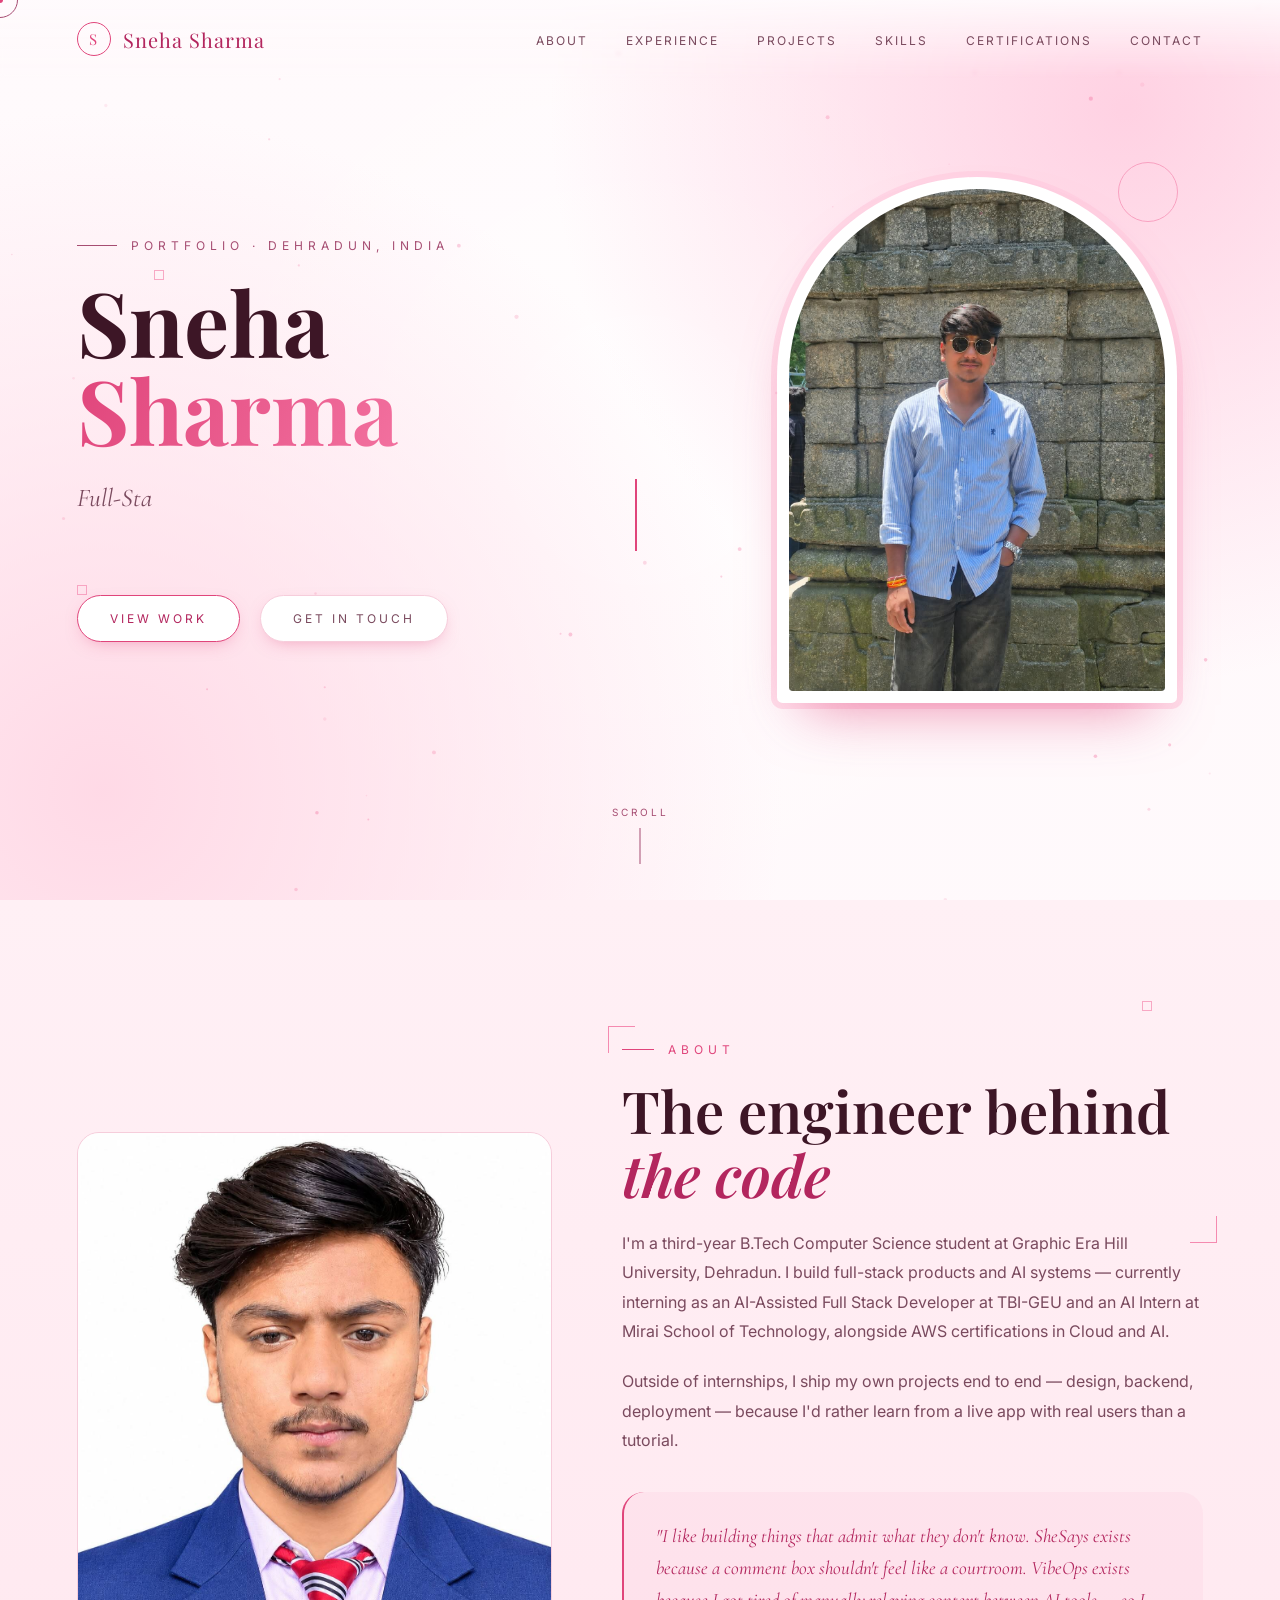
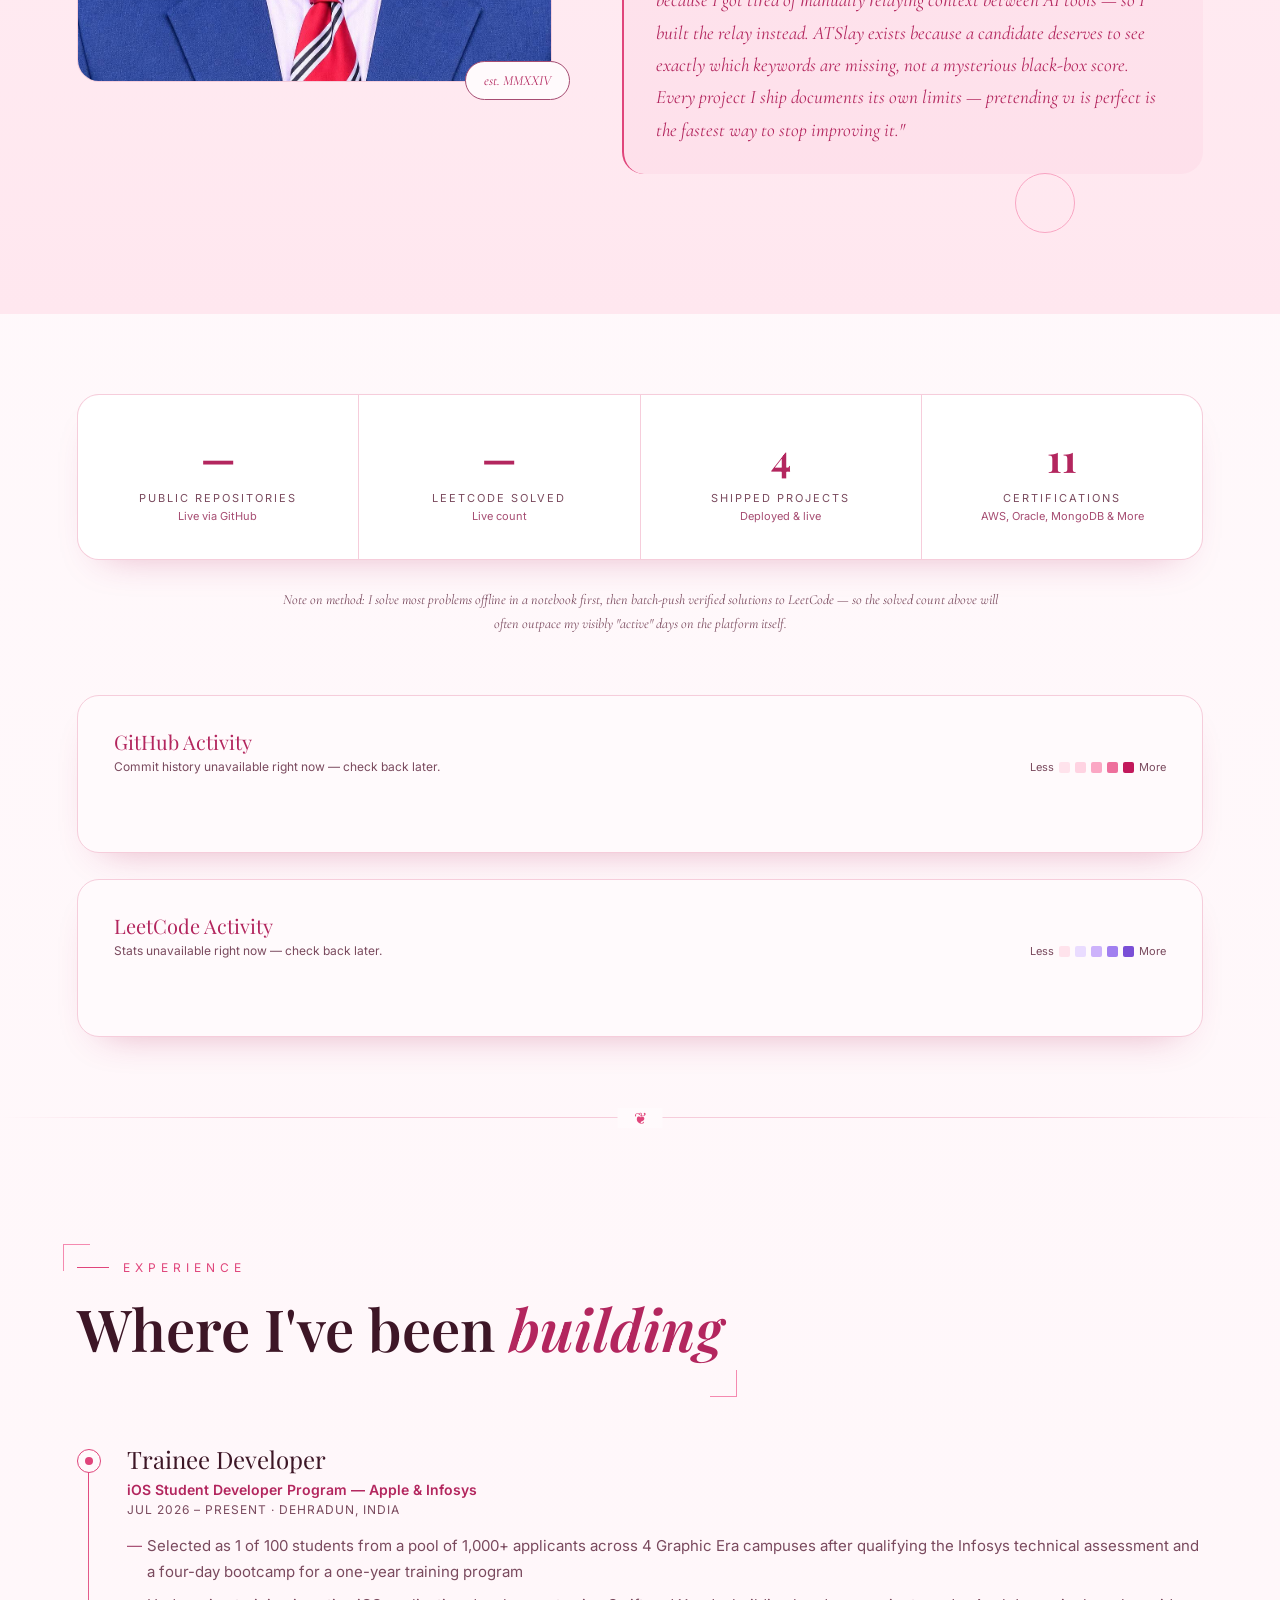
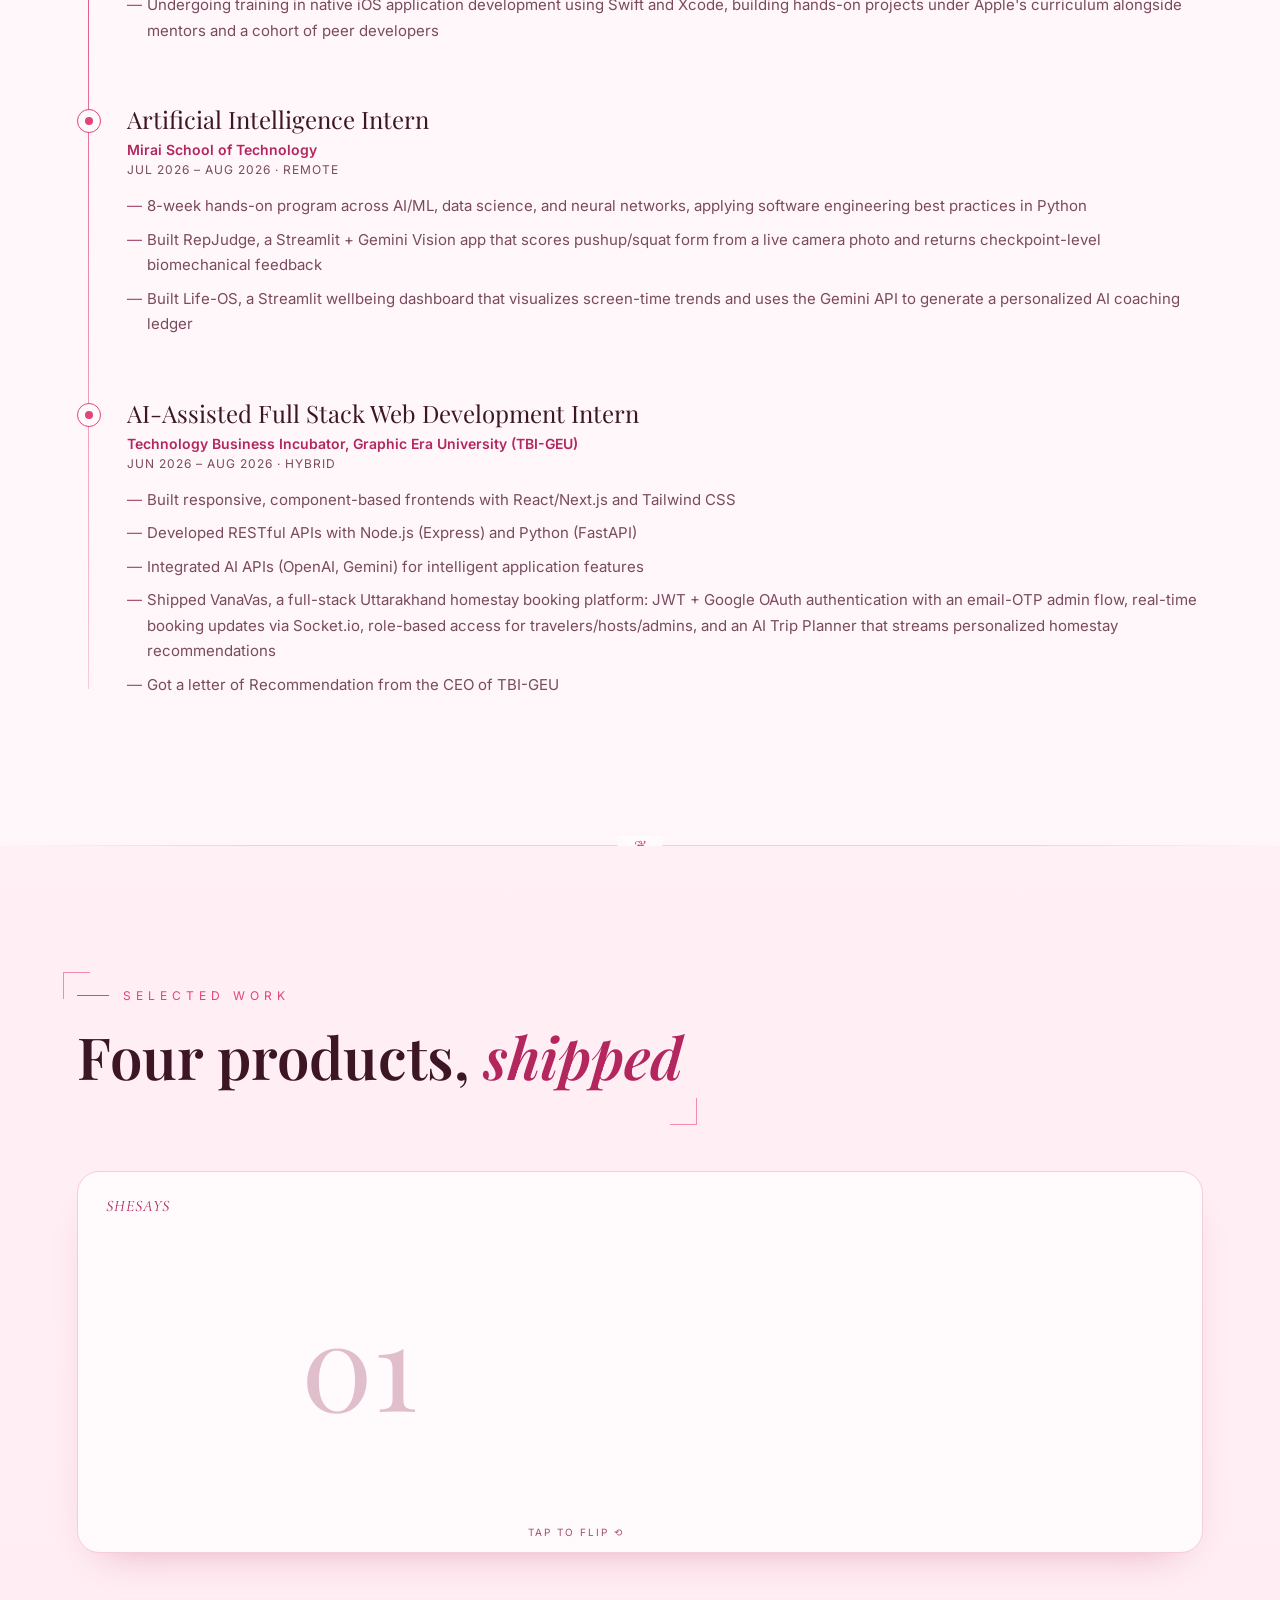
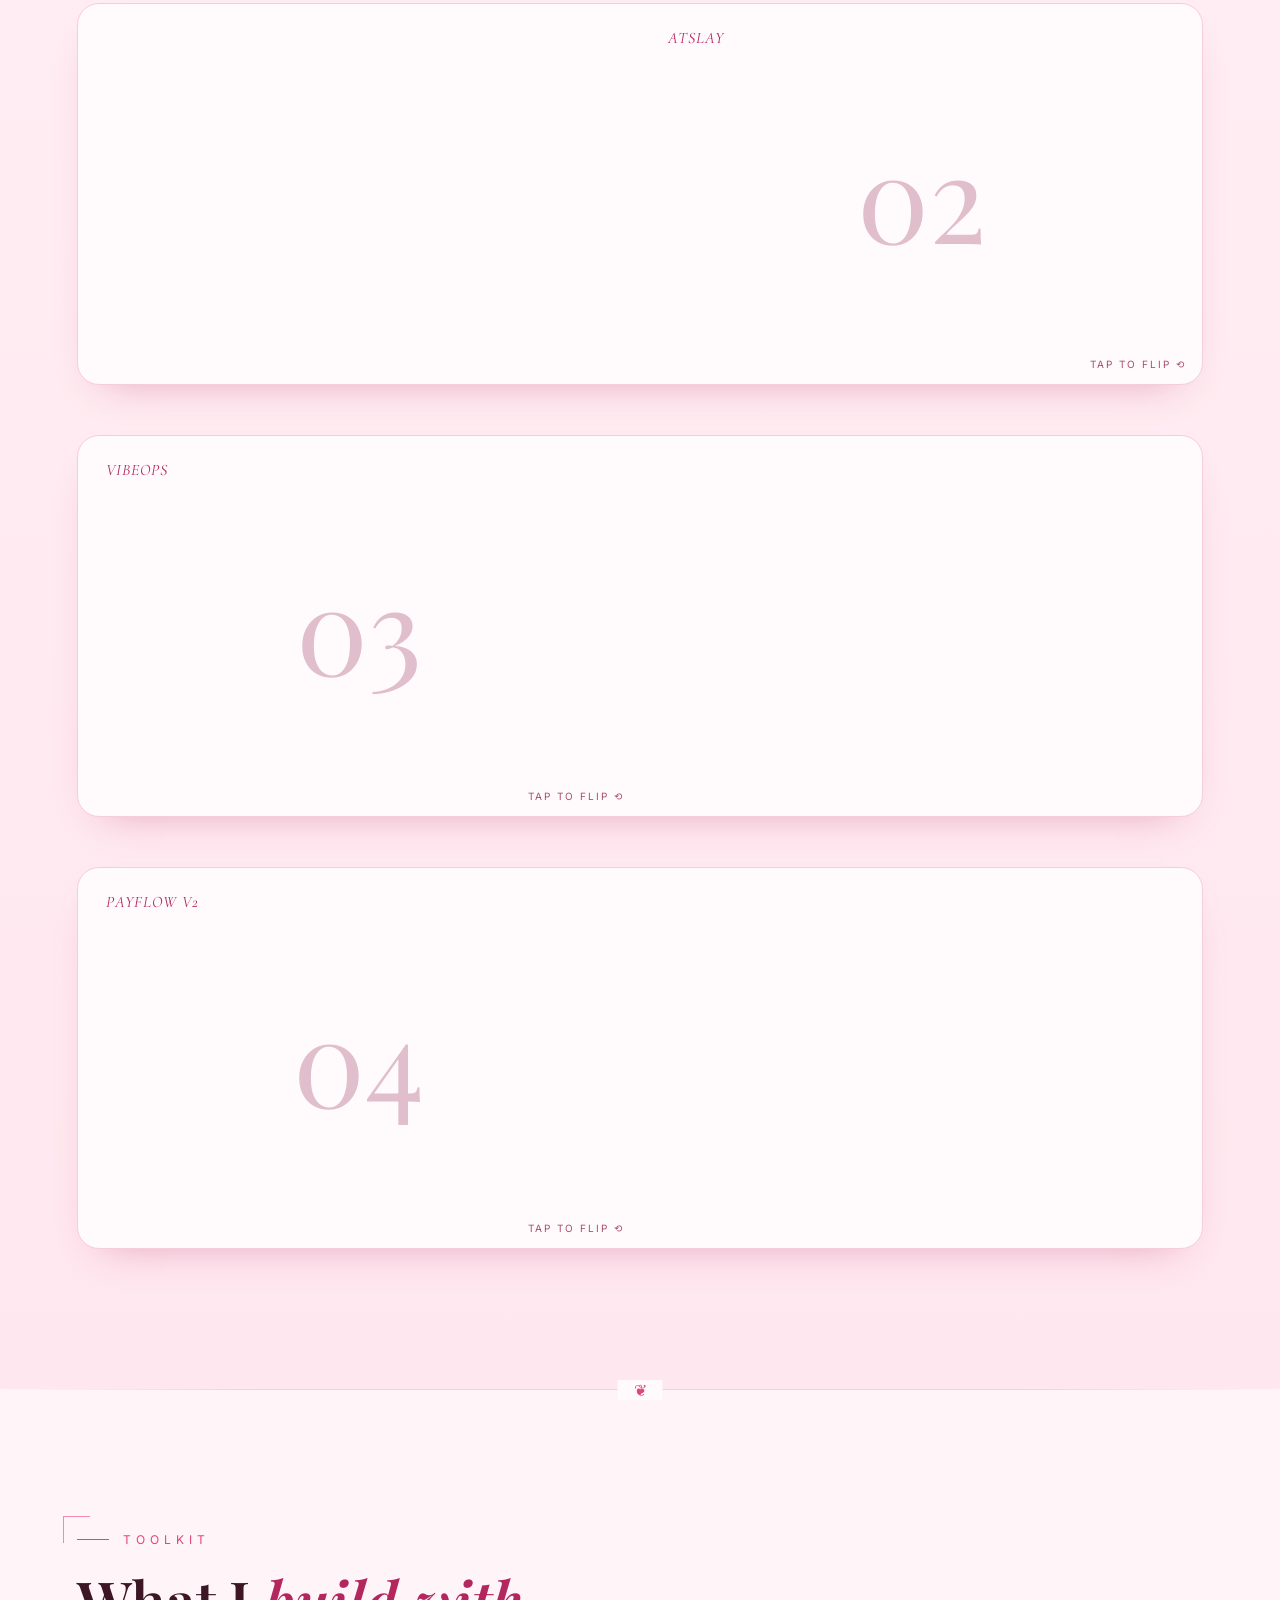
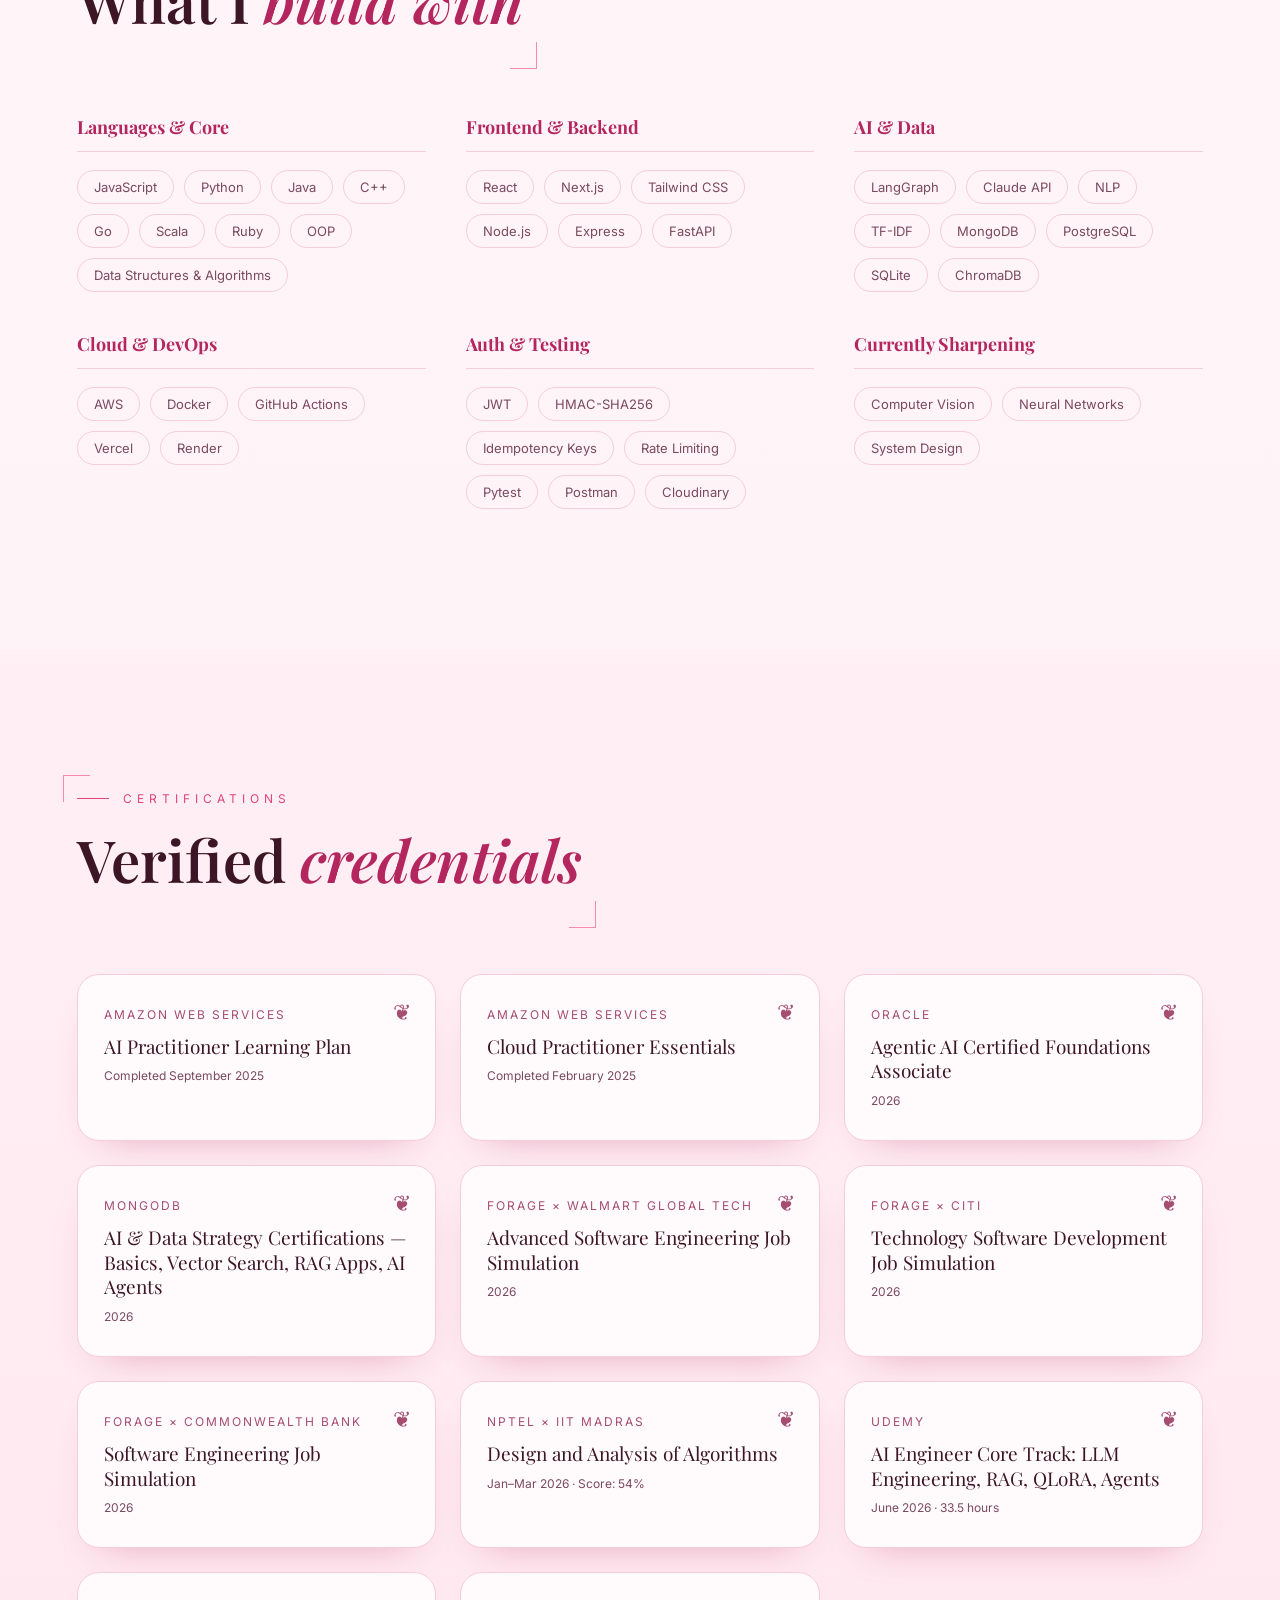
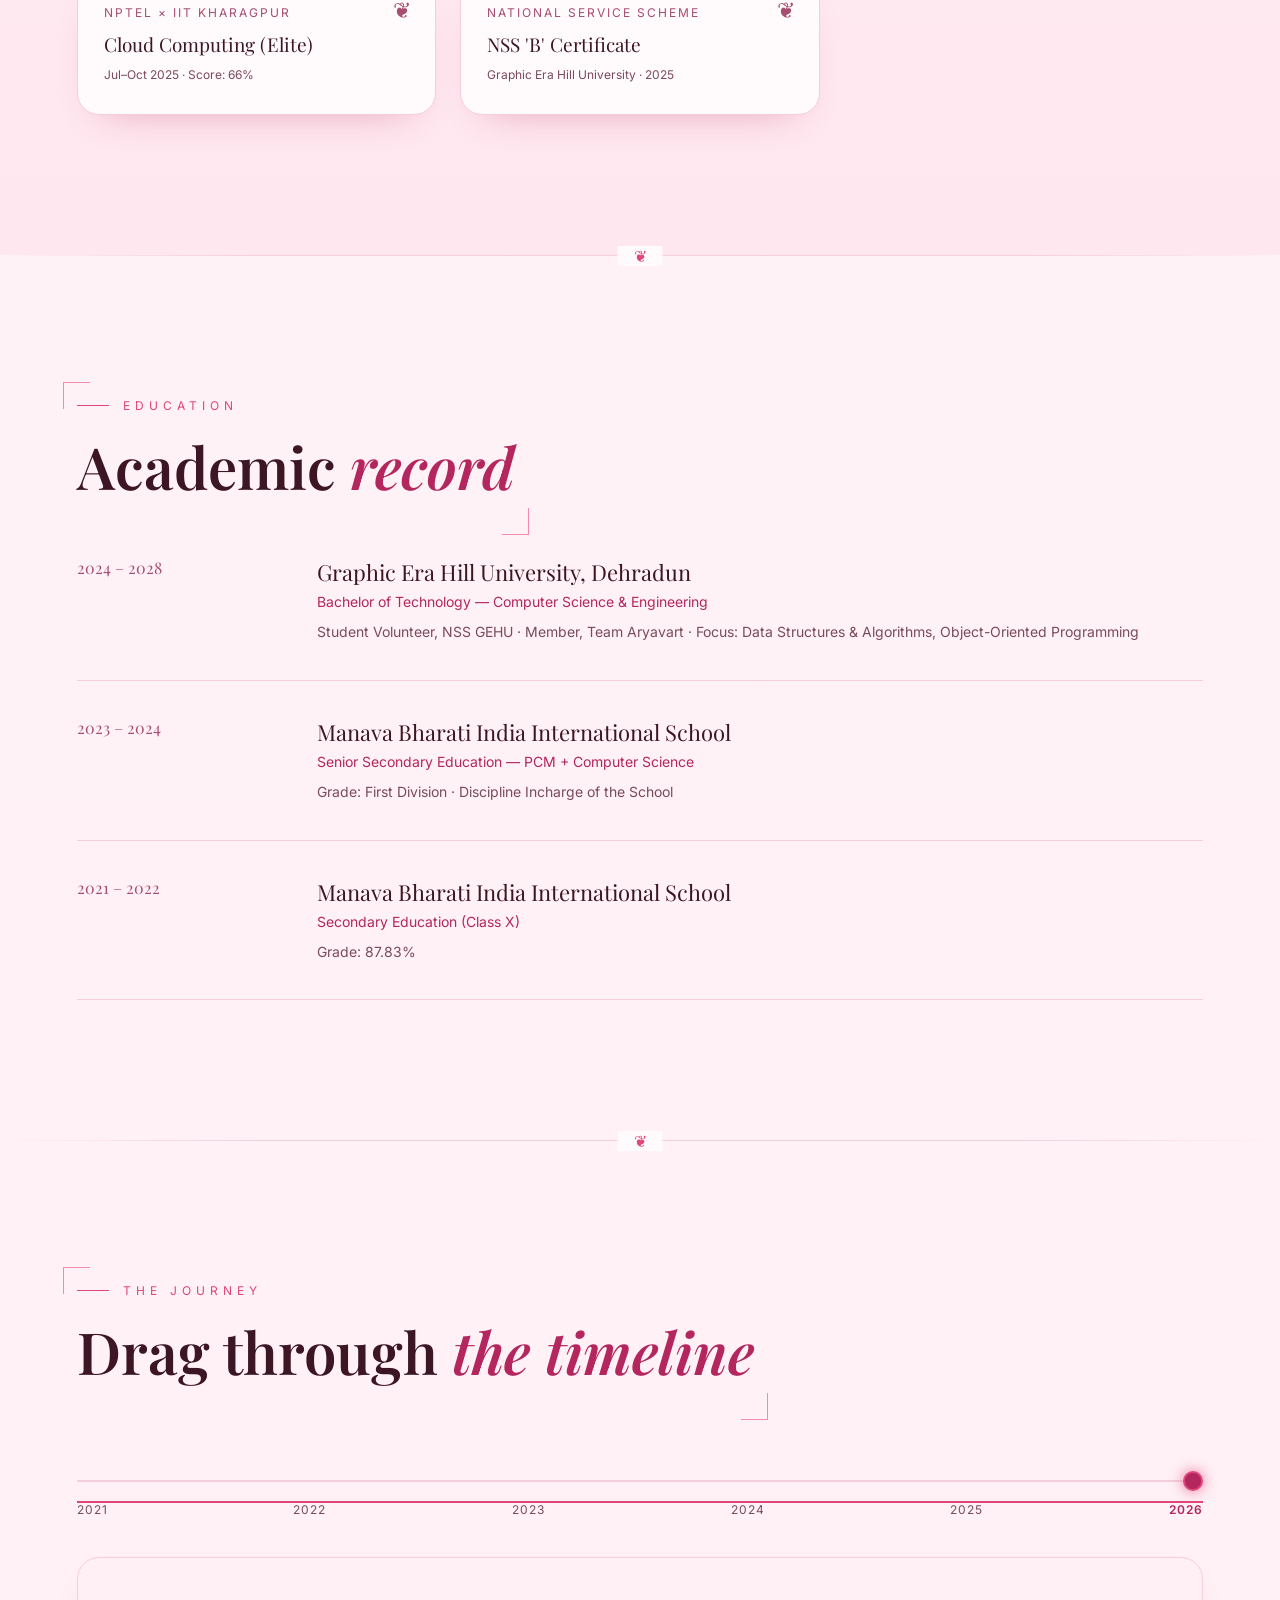
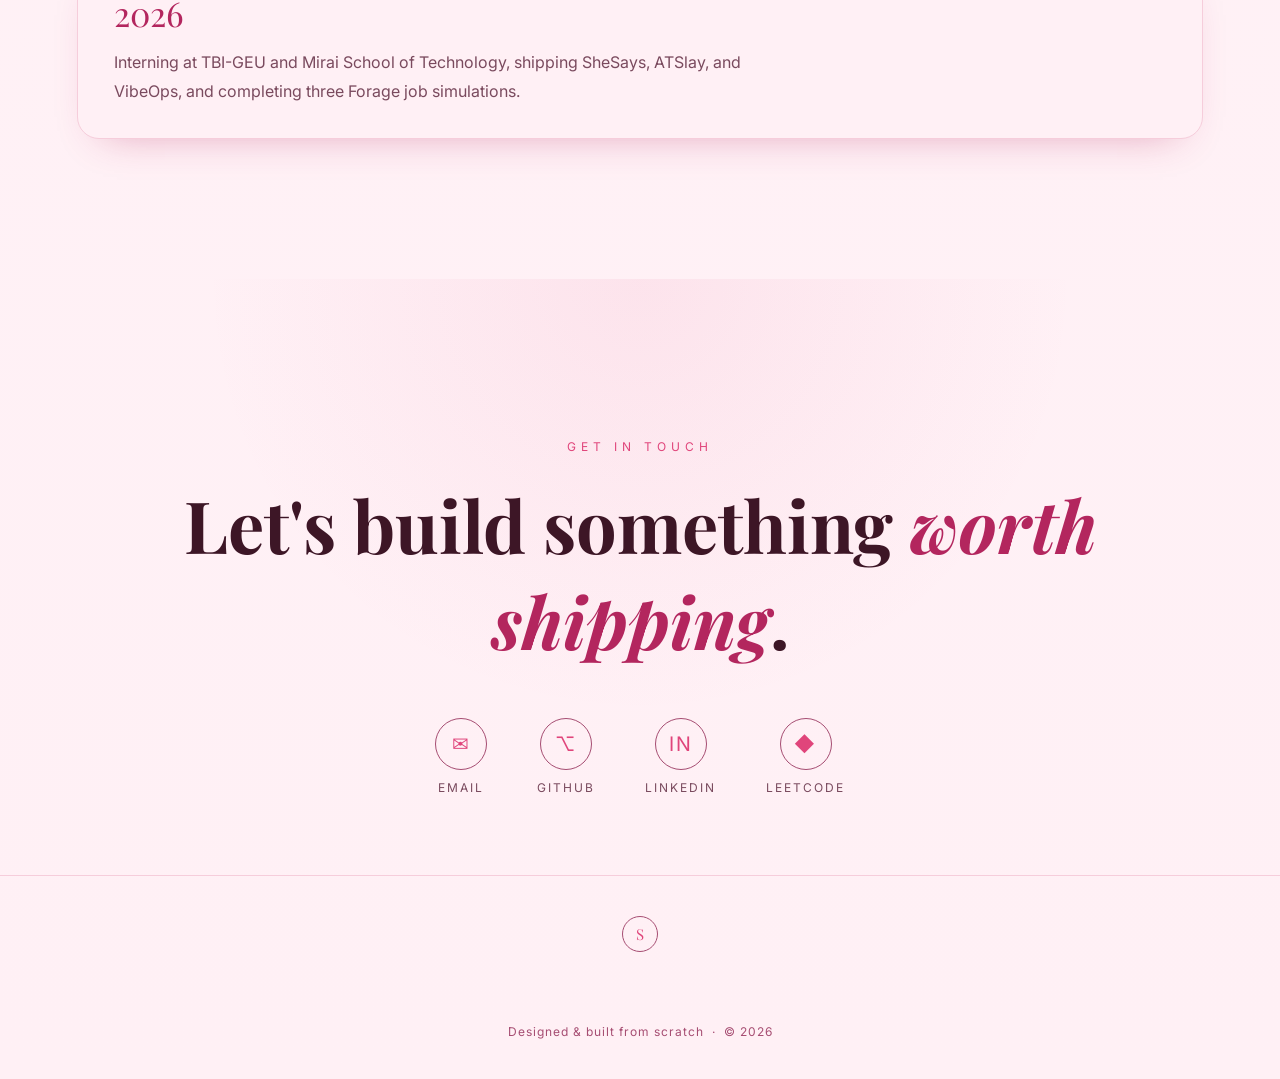
==== commit e0838e63: "Personalize Piyush portfolio Co-authored-by: Piyush Kharola <Kharolapiyush@gmail.com>" ====
--- a/index.html
+++ b/index.html
@@ -1,1111 +1,1111 @@
-<!DOCTYPE html>
-<html lang="en">
-<head>
-<meta charset="UTF-8">
-<meta name="viewport" content="width=device-width, initial-scale=1.0">
-<title>Sneha Sharma — Full-Stack &amp; AI Engineer</title>
-<meta name="description" content="Portfolio of Sneha Sharma — B.Tech CSE, Graphic Era Hill University. Full-stack & AI engineer building SheSays, ATSlay, and VibeOps.">
-<link rel="icon" href="data:image/svg+xml,<svg xmlns=%22http://www.w3.org/2000/svg%22 viewBox=%220 0 100 100%22><circle cx=%2250%22 cy=%2250%22 r=%2248%22 fill=%22%23ffe3ec%22 stroke=%22%23e0457b%22 stroke-width=%224%22/><text x=%2250%22 y=%2266%22 font-size=%2244%22 fill=%22%23e0457b%22 text-anchor=%22middle%22 font-family=%22serif%22>S</text></svg>">
-<link rel="preconnect" href="https://fonts.googleapis.com">
-<link rel="preconnect" href="https://fonts.gstatic.com" crossorigin>
-<link href="https://fonts.googleapis.com/css2?family=Playfair+Display:ital,wght@0,500;0,600;0,700;0,800;1,500&family=Cormorant+Garamond:ital,wght@0,500;1,500&family=Inter:wght@300;400;500;600;700&display=swap" rel="stylesheet">
-<style>
-  :root{
-    --ink:#fffafc;
-    --ink-2:#fff0f5;
-    --ink-3:#ffe3ec;
-    --hairline:#f6cddb;
-    --gold:#e0457b;
-    --gold-bright:#b3265e;
-    --gold-dim:#a64d72;
-    --ivory:#3d1626;
-    --ivory-dim:#7a4a5e;
-    --wine:#ffd1e1;
-    --serif:'Playfair Display', serif;
-    --serif-italic:'Cormorant Garamond', serif;
-    --sans:'Inter', sans-serif;
-  }
-
-  *{margin:0;padding:0;box-sizing:border-box;}
-
-  html{scroll-behavior:smooth;}
-
-  body{
-    background:var(--ink);
-    color:var(--ivory);
-    font-family:var(--sans);
-    overflow-x:hidden;
-    cursor:none;
-  }
-
-  ::selection{background:var(--gold);color:var(--ink);}
-
-  a{color:inherit;text-decoration:none;}
-
-  img{max-width:100%;display:block;}
-
-  /* ============ CUSTOM CURSOR ============ */
-  .cursor-dot, .cursor-ring{
-    position:fixed;top:0;left:0;pointer-events:none;z-index:9999;
-    border-radius:50%;
-    transform:translate(-50%,-50%);
-    will-change:transform;
-  }
-  .cursor-dot{
-    width:6px;height:6px;background:var(--gold);
-    transition:opacity .2s;
-  }
-  .cursor-ring{
-    width:36px;height:36px;border:1px solid var(--gold-dim);
-    transition:width .25s,height .25s,border-color .25s,background .25s;
-  }
-  .cursor-ring.hover{
-    width:64px;height:64px;border-color:var(--gold);background:rgba(224,69,123,0.08);
-  }
-  @media (hover:none), (pointer:coarse){
-    .cursor-dot,.cursor-ring{display:none;}
-    body{cursor:auto;}
-  }
-
-  /* ============ SPLASH SCREEN ============ */
-  #splash{
-    position:fixed;inset:0;z-index:10000;
-    background:var(--ink);
-    display:flex;align-items:center;justify-content:center;
-    transition:opacity .9s ease, visibility .9s ease;
-  }
-  #splash.hide{opacity:0;visibility:hidden;pointer-events:none;}
-  .seal{
-    position:relative;width:140px;height:140px;
-  }
-  .seal svg{width:100%;height:100%;}
-  .seal-ring{
-    fill:none;stroke:var(--gold);stroke-width:1.5;
-    stroke-dasharray:440;stroke-dashoffset:440;
-    animation:draw-ring 1.4s ease forwards .2s;
-  }
-  .seal-letter{
-    font-family:var(--serif);font-size:56px;fill:var(--gold-bright);
-    opacity:0;
-    animation:letter-in 0.8s ease forwards 1.1s;
-  }
-  .seal-crack{
-    fill:none;stroke:var(--gold-bright);stroke-width:1.2;
-    stroke-dasharray:120;stroke-dashoffset:120;
-    animation:draw-crack .5s ease forwards 1.7s;
-    opacity:0;
-  }
-  .seal-shockwave{
-    fill:none;stroke:var(--gold);stroke-width:1.5;
-    opacity:0;transform-origin:center;
-  }
-  #splash.crack-open .seal-crack{opacity:1;}
-  #splash.crack-open .seal-shockwave{animation:shockwave .7s ease-out forwards;}
-  #splash.crack-open .seal{animation:seal-break .7s ease-in forwards;}
-  @keyframes draw-ring{to{stroke-dashoffset:0;}}
-  @keyframes draw-crack{to{stroke-dashoffset:0;}}
-  @keyframes letter-in{
-    from{opacity:0;transform:scale(0.8);}
-    to{opacity:1;transform:scale(1);}
-  }
-  @keyframes shockwave{
-    from{opacity:.9;transform:scale(0.9);}
-    to{opacity:0;transform:scale(2.6);}
-  }
-  @keyframes seal-break{
-    0%{transform:scale(1);opacity:1;}
-    40%{transform:scale(1.12);opacity:1;}
-    100%{transform:scale(0.7) rotate(8deg);opacity:0;}
-  }
-  .splash-label{
-    position:absolute;bottom:-40px;left:50%;transform:translateX(-50%);
-    font-size:11px;letter-spacing:4px;color:var(--gold-dim);
-    text-transform:uppercase;white-space:nowrap;
-    opacity:0;animation:letter-in .8s ease forwards 1.5s;
-  }
-
-  /* ============ AMBIENT PARTICLES + CURSOR DUST ============ */
-  #ambientCanvas{position:fixed;inset:0;z-index:1;pointer-events:none;opacity:.5;}
-  .dust{
-    position:fixed;top:0;left:0;pointer-events:none;z-index:9998;
-    width:4px;height:4px;border-radius:50%;background:var(--gold-bright);
-    box-shadow:0 0 6px 1px var(--gold);
-    animation:dust-float .9s ease-out forwards;
-  }
-  @keyframes dust-float{
-    0%{opacity:.9;transform:translate(0,0) scale(1);}
-    100%{opacity:0;transform:translate(var(--dx,0px),var(--dy,-40px)) scale(0.3);}
-  }
-
-  /* ============ SCROLL-DRAWN SECTION FRAME ============ */
-  .section-frame{position:relative;display:inline-block;padding:2px 0;}
-  .section-frame::before,.section-frame::after{
-    content:'';position:absolute;width:0;height:0;
-    border:1px solid var(--gold);transition:width .6s ease, height .6s ease;
-  }
-  .section-frame::before{top:-14px;left:-14px;border-right:none;border-bottom:none;}
-  .section-frame::after{bottom:-14px;right:-14px;border-left:none;border-top:none;}
-  .reveal.in.section-frame::before,.reveal.in.section-frame::after{width:26px;height:26px;}
-
-  /* ============ PARALLAX LAYERS ============ */
-  .parallax-el{position:absolute;pointer-events:none;will-change:transform;opacity:.5;}
-  .parallax-diamond{width:10px;height:10px;border:1px solid var(--gold-dim);transform:rotate(45deg);}
-  .parallax-ring{width:60px;height:60px;border:1px solid var(--gold-dim);border-radius:50%;}
-
-  /* ============ SCROLL PROGRESS ============ */
-  #progress{
-    position:fixed;top:0;left:0;height:2px;background:linear-gradient(90deg,var(--gold-dim),var(--gold),var(--gold-bright));
-    z-index:9000;width:0%;transition:width .1s linear;
-  }
-
-  /* ============ NAV ============ */
-  nav{
-    position:fixed;top:0;left:0;right:0;z-index:900;
-    display:flex;align-items:center;justify-content:space-between;
-    padding:22px 6vw;
-    background:linear-gradient(180deg, rgba(255,250,252,0.9), rgba(255,250,252,0));
-    backdrop-filter:blur(2px);
-  }
-  .brand{
-    display:flex;align-items:center;gap:12px;
-    font-family:var(--serif);font-size:20px;letter-spacing:1px;color:var(--gold-bright);
-  }
-  .brand .mono{
-    width:34px;height:34px;border:1px solid var(--gold);border-radius:50%;
-    display:flex;align-items:center;justify-content:center;font-size:15px;color:var(--gold);
-  }
-  .nav-links{display:flex;gap:38px;list-style:none;}
-  .nav-links a{
-    font-size:12px;letter-spacing:2px;text-transform:uppercase;color:var(--ivory-dim);
-    position:relative;padding-bottom:4px;transition:color .3s;
-  }
-  .nav-links a::after{
-    content:'';position:absolute;bottom:0;left:0;width:0;height:1px;background:var(--gold);
-    transition:width .35s ease;
-  }
-  .nav-links a:hover{color:var(--gold-bright);}
-  .nav-links a:hover::after{width:100%;}
-  .nav-toggle{display:none;flex-direction:column;gap:5px;cursor:none;}
-  .nav-toggle span{width:24px;height:1px;background:var(--gold);}
-
-  @media(max-width:900px){
-    .nav-links{
-      position:fixed;top:0;right:-100%;height:100vh;width:70%;
-      background:var(--ink-2);flex-direction:column;justify-content:center;
-      align-items:flex-start;padding:0 40px;transition:right .5s ease;gap:28px;
-      border-left:1px solid var(--hairline);
-    }
-    .nav-links.open{right:0;}
-    .nav-toggle{display:flex;}
-  }
-
-  /* ============ SECTION SHELL ============ */
-  section{
-    position:relative;padding:140px 6vw;max-width:1400px;margin:0 auto;
-  }
-  .eyebrow{
-    font-size:12px;letter-spacing:5px;text-transform:uppercase;color:var(--gold);
-    display:flex;align-items:center;gap:14px;margin-bottom:22px;
-  }
-  .eyebrow::before{content:'';width:32px;height:1px;background:var(--gold);}
-  h2.title{
-    font-family:var(--serif);font-weight:600;font-size:clamp(32px,5vw,58px);
-    color:var(--ivory);line-height:1.1;margin-bottom:20px;
-  }
-  h2.title em{color:var(--gold-bright);font-style:italic;}
-
-  .reveal{opacity:0;transform:translateY(40px);transition:opacity .9s cubic-bezier(.2,.7,.2,1),transform .9s cubic-bezier(.2,.7,.2,1);}
-  .reveal.in{opacity:1;transform:translateY(0);}
-  .reveal-delay-1.in{transition-delay:.1s;}
-  .reveal-delay-2.in{transition-delay:.22s;}
-  .reveal-delay-3.in{transition-delay:.34s;}
-
-  .divider{
-    width:100%;height:1px;
-    background:linear-gradient(90deg, transparent, var(--hairline) 20%, var(--hairline) 80%, transparent);
-    margin:0 auto;position:relative;
-  }
-  .divider::before{
-    content:'❦';position:absolute;left:50%;top:50%;transform:translate(-50%,-50%);
-    background:var(--ink);color:var(--gold);padding:0 16px;font-size:16px;
-  }
-
-  /* ============ HERO ============ */
-  #hero{
-    min-height:100vh;display:flex;align-items:center;padding-top:120px;
-    background:
-      radial-gradient(circle at 85% 15%, rgba(224,69,123,0.08), transparent 40%),
-      radial-gradient(circle at 10% 90%, rgba(255,182,206,0.15), transparent 45%);
-  }
-  .hero-grid{
-    display:grid;grid-template-columns:1.15fr 0.85fr;gap:60px;align-items:center;width:100%;
-  }
-  .hero-eyebrow{
-    font-size:12px;letter-spacing:5px;text-transform:uppercase;color:var(--gold-dim);
-    margin-bottom:24px;display:flex;align-items:center;gap:14px;
-  }
-  .hero-eyebrow::before{content:'';width:40px;height:1px;background:var(--gold-dim);}
-  .hero-name{
-    font-family:var(--serif);font-weight:700;font-size:clamp(48px,7vw,104px);
-    line-height:0.98;color:var(--ivory);
-  }
-  .hero-name .last{
-    display:block;color:var(--gold);
-    background:linear-gradient(120deg,var(--gold-dim),var(--gold-bright) 40%,var(--gold) 60%,var(--gold-dim));
-    background-size:250% auto;-webkit-background-clip:text;background-clip:text;-webkit-text-fill-color:transparent;
-    animation:shine 6s linear infinite;
-  }
-  @keyframes shine{to{background-position:250% center;}}
-  .hero-tagline{
-    font-family:var(--serif-italic);font-style:italic;font-size:clamp(18px,2vw,26px);
-    color:var(--ivory-dim);margin-top:26px;max-width:560px;line-height:1.5;min-height:2.8em;
-  }
-  .hero-cta{display:flex;gap:20px;margin-top:44px;flex-wrap:wrap;}
-  .btn{
-    position:relative;display:inline-flex;align-items:center;gap:10px;
-    padding:15px 32px;font-size:12px;letter-spacing:3px;text-transform:uppercase;
-    border:1px solid var(--gold);color:var(--gold-bright);overflow:hidden;
-    transition:color .4s ease;
-  }
-  .btn::before{
-    content:'';position:absolute;inset:0;background:var(--gold);
-    transform:translateX(-101%);transition:transform .45s cubic-bezier(.2,.7,.2,1);z-index:-1;
-  }
-  .btn:hover{color:var(--ink);}
-  .btn:hover::before{transform:translateX(0);}
-  .btn.ghost{border-color:var(--hairline);color:var(--ivory-dim);}
-  .btn.ghost:hover{color:var(--ivory);border-color:var(--gold-dim);}
-  .btn.ghost::before{background:var(--ink-3);}
-
-  .hero-portrait{
-    position:relative;justify-self:center;width:100%;max-width:400px;
-  }
-  .portrait-frame{
-    position:relative;border:1px solid var(--gold-dim);padding:14px;
-    animation:float 6s ease-in-out infinite;
-  }
-  .portrait-frame::before,.portrait-frame::after{
-    content:'';position:absolute;width:22px;height:22px;border:1px solid var(--gold);
-  }
-  .portrait-frame::before{top:-1px;left:-1px;border-right:none;border-bottom:none;}
-  .portrait-frame::after{bottom:-1px;right:-1px;border-left:none;border-top:none;}
-  .portrait-frame img{filter:grayscale(15%) contrast(1.05) saturate(0.9);}
-  @keyframes float{0%,100%{transform:translateY(0);}50%{transform:translateY(-14px);}}
-
-  .scroll-cue{
-    position:absolute;bottom:36px;left:50%;transform:translateX(-50%);
-    display:flex;flex-direction:column;align-items:center;gap:10px;
-    font-size:10px;letter-spacing:3px;color:var(--gold-dim);text-transform:uppercase;
-  }
-  .scroll-cue .line{width:1px;height:36px;background:var(--gold-dim);position:relative;overflow:hidden;}
-  .scroll-cue .line::after{
-    content:'';position:absolute;top:-100%;left:0;width:100%;height:100%;background:var(--gold);
-    animation:scroll-line 2s ease-in-out infinite;
-  }
-  @keyframes scroll-line{50%{top:100%;}100%{top:100%;}}
-
-  /* ============ ABOUT ============ */
-  #about{background:var(--ink-2);}
-  .about-grid{display:grid;grid-template-columns:0.9fr 1.1fr;gap:70px;align-items:center;}
-  .about-img-wrap{position:relative;}
-  .about-img-wrap img{
-    filter:grayscale(35%) contrast(1.05) brightness(0.95);
-    border:1px solid var(--hairline);
-  }
-  .about-img-wrap .frame-tag{
-    position:absolute;bottom:-18px;right:-18px;background:var(--ink);
-    border:1px solid var(--gold-dim);padding:10px 18px;font-family:var(--serif-italic);
-    font-style:italic;font-size:14px;color:var(--gold-bright);
-  }
-  .about-body p{color:var(--ivory-dim);line-height:1.85;font-size:16px;margin-bottom:20px;}
-  .philosophy{
-    margin-top:36px;padding:28px 32px;border-left:2px solid var(--gold);
-    background:rgba(224,69,123,0.04);
-  }
-  .philosophy p{
-    font-family:var(--serif-italic);font-style:italic;font-size:19px;color:var(--gold-bright);
-    line-height:1.7;margin:0;
-  }
-
-  /* ============ LIVE STATS ============ */
-  #stats{padding-top:80px;padding-bottom:80px;}
-  .stats-grid{
-    display:grid;grid-template-columns:repeat(4,1fr);gap:1px;
-    background:var(--hairline);border:1px solid var(--hairline);
-  }
-  .stat-card{
-    background:var(--ink);padding:36px 24px;text-align:center;
-  }
-  .stats-note{
-    max-width:720px;margin:28px auto 0;text-align:center;font-family:var(--serif-italic);
-    font-style:italic;font-size:14px;color:var(--ivory-dim);line-height:1.7;
-  }
-  .heatmap-panel{margin-top:60px;border:1px solid var(--hairline);padding:32px 36px;background:var(--ink);}
-  .heatmap-header{display:flex;justify-content:space-between;align-items:flex-end;flex-wrap:wrap;gap:16px;margin-bottom:22px;}
-  .heatmap-title{font-family:var(--serif);font-size:20px;color:var(--gold-bright);}
-  .heatmap-sub{font-size:12px;color:var(--ivory-dim);margin-top:4px;}
-  .heatmap-legend{display:flex;align-items:center;gap:5px;font-size:11px;color:var(--ivory-dim);}
-  .heatmap-grid{
-    display:grid;grid-auto-flow:column;grid-template-rows:repeat(7,1fr);gap:3px;
-    overflow-x:auto;padding-bottom:6px;
-  }
-  .hm-cell{width:11px;height:11px;background:var(--ink-3);border-radius:2px;flex-shrink:0;}
-  .hm-cell[data-level="0"]{background:var(--ink-3);}
-  .hm-cell[data-level="1"]{background:#ffd3e2;}
-  .hm-cell[data-level="2"]{background:#fba7c4;}
-  .hm-cell[data-level="3"]{background:#ee6f9c;}
-  .hm-cell[data-level="4"]{background:#c2185b;}
-  .hm-cell.lc[data-level="1"]{background:#eadcff;}
-  .hm-cell.lc[data-level="2"]{background:#cdb2fb;}
-  .hm-cell.lc[data-level="3"]{background:#a17ff0;}
-  .hm-cell.lc[data-level="4"]{background:#7a4fd6;}
-  @media(max-width:700px){.heatmap-panel{padding:24px 20px;}}
-  .stat-num{
-    font-family:var(--serif);font-size:clamp(30px,3vw,44px);color:var(--gold-bright);
-    font-weight:700;
-  }
-  .stat-label{
-    font-size:11px;letter-spacing:2px;text-transform:uppercase;color:var(--ivory-dim);margin-top:8px;
-  }
-  .stat-sub{font-size:11px;color:var(--gold-dim);margin-top:4px;}
-  @media(max-width:800px){.stats-grid{grid-template-columns:repeat(2,1fr);}}
-
-  /* ============ EXPERIENCE ============ */
-  .timeline{position:relative;margin-top:60px;}
-  .timeline::before{
-    content:'';position:absolute;left:11px;top:8px;bottom:8px;width:1px;
-    background:linear-gradient(180deg,var(--gold),var(--hairline));
-  }
-  .t-item{position:relative;padding-left:50px;margin-bottom:60px;}
-  .t-item:last-child{margin-bottom:0;}
-  .t-dot{
-    position:absolute;left:0;top:6px;width:24px;height:24px;border-radius:50%;
-    border:1px solid var(--gold);background:var(--ink);
-    display:flex;align-items:center;justify-content:center;
-  }
-  .t-dot::after{content:'';width:8px;height:8px;border-radius:50%;background:var(--gold);}
-  .t-role{font-family:var(--serif);font-size:24px;color:var(--ivory);margin-bottom:6px;}
-  .t-org{color:var(--gold-bright);font-size:14px;font-weight:600;margin-bottom:4px;}
-  .t-meta{font-size:12px;letter-spacing:1px;color:var(--ivory-dim);text-transform:uppercase;margin-bottom:16px;}
-  .t-list{list-style:none;}
-  .t-list li{
-    position:relative;padding-left:20px;color:var(--ivory-dim);line-height:1.7;margin-bottom:8px;font-size:15px;
-  }
-  .t-list li::before{content:'—';position:absolute;left:0;color:var(--gold-dim);}
-
-  /* ============ PROJECTS ============ */
-  #projects{background:var(--ink-2);}
-  .projects-grid{display:flex;flex-direction:column;gap:50px;margin-top:60px;}
-  .project-card{position:relative;border:1px solid var(--hairline);background:var(--ink);transition:border-color .4s ease;min-height:380px;}
-  .project-card:hover{border-color:var(--gold-dim);}
-  .card-inner{position:relative;width:100%;height:100%;min-height:380px;transition:transform .7s cubic-bezier(.4,.2,.2,1);transform-style:preserve-3d;}
-  .project-card.flipped .card-inner{transform:rotateY(180deg);}
-  .card-face{backface-visibility:hidden;position:absolute;inset:0;}
-  .card-face.front{display:grid;grid-template-columns:1fr 1fr;}
-  .project-card.flip .card-face.front{grid-template-columns:1fr 1fr;}
-  .project-card.flip .card-face.front .p-visual{order:2;}
-  .card-face.back{
-    transform:rotateY(180deg);
-    display:flex;align-items:center;justify-content:center;flex-direction:column;
-    padding:40px;text-align:center;background:linear-gradient(135deg,var(--ink-3),var(--ink-2));
-  }
-  .card-face.back .back-label{font-size:11px;letter-spacing:3px;color:var(--gold-dim);text-transform:uppercase;margin-bottom:14px;}
-  .card-face.back .back-stat{font-family:var(--serif);font-size:28px;color:var(--gold-bright);margin-bottom:8px;}
-  .card-face.back .back-note{color:var(--ivory-dim);font-size:14px;line-height:1.7;max-width:420px;}
-  .p-visual{
-    background:linear-gradient(135deg,var(--ink-3),var(--ink-2));
-    display:flex;align-items:center;justify-content:center;padding:50px;
-    position:relative;overflow:hidden;cursor:none;
-  }
-  .p-visual::before{
-    content:'';position:absolute;inset:0;
-    background-image:linear-gradient(var(--hairline) 1px, transparent 1px), linear-gradient(90deg, var(--hairline) 1px, transparent 1px);
-    background-size:28px 28px;opacity:.3;
-  }
-  .p-index{
-    font-family:var(--serif);font-size:120px;color:var(--gold-dim);opacity:.35;
-    position:relative;z-index:1;
-  }
-  .p-visual-name{
-    position:absolute;top:24px;left:28px;z-index:2;
-    font-family:var(--serif-italic);font-style:italic;font-size:16px;
-    letter-spacing:1px;color:var(--gold-bright);text-transform:uppercase;
-  }
-  .flip-hint{
-    position:absolute;bottom:14px;right:16px;font-size:10px;letter-spacing:2px;
-    color:var(--gold-dim);text-transform:uppercase;z-index:2;
-  }
-  .p-body{padding:46px;display:flex;flex-direction:column;justify-content:center;overflow:auto;}
-  .p-name{font-family:var(--serif);font-size:30px;color:var(--ivory);margin-bottom:6px;}
-  .p-tag{font-size:12px;letter-spacing:2px;text-transform:uppercase;color:var(--gold-dim);margin-bottom:18px;}
-  .p-desc{color:var(--ivory-dim);line-height:1.8;font-size:15px;margin-bottom:22px;}
-  .p-stack{display:flex;flex-wrap:wrap;gap:8px;margin-bottom:26px;}
-  .chip{
-    font-size:11px;letter-spacing:1px;padding:6px 14px;border:1px solid var(--hairline);color:var(--ivory-dim);
-    text-transform:uppercase;transition:all .3s;
-  }
-  .chip:hover{border-color:var(--gold);color:var(--gold-bright);}
-  .p-links{display:flex;gap:28px;}
-  .p-links a{
-    font-size:12px;letter-spacing:2px;text-transform:uppercase;color:var(--gold-bright);
-    border-bottom:1px solid var(--gold-dim);padding-bottom:3px;transition:border-color .3s,color .3s;
-  }
-  .p-links a:hover{border-color:var(--gold-bright);color:var(--gold);}
-  @media(max-width:900px){
-    .card-face.front, .project-card.flip .card-face.front{grid-template-columns:1fr;}
-    .project-card.flip .card-face.front .p-visual{order:0;}
-    .p-body{padding:36px 28px;}
-  }
-
-  /* ============ SKILLS ============ */
-  .skills-grid{display:grid;grid-template-columns:repeat(3,1fr);gap:40px;margin-top:60px;}
-  .skill-cat h4{
-    font-family:var(--serif);font-size:18px;color:var(--gold-bright);margin-bottom:18px;
-    padding-bottom:12px;border-bottom:1px solid var(--hairline);
-  }
-  .skill-tags{display:flex;flex-wrap:wrap;gap:10px;}
-  .skill-tags span{
-    font-size:13px;color:var(--ivory-dim);padding:8px 16px;border:1px solid var(--hairline);
-    transition:all .3s;
-  }
-  .skill-tags span:hover{border-color:var(--gold);color:var(--gold-bright);transform:translateY(-2px);}
-  @media(max-width:800px){.skills-grid{grid-template-columns:1fr;}}
-
-  /* ============ CERTIFICATIONS ============ */
-  #certs{background:var(--ink-2);}
-  .cert-grid{display:grid;grid-template-columns:repeat(3,1fr);gap:24px;margin-top:60px;}
-  .cert-card{
-    border:1px solid var(--hairline);padding:32px 26px;position:relative;
-    transition:border-color .4s,transform .4s;background:var(--ink);
-  }
-  .cert-card:hover{border-color:var(--gold);transform:translateY(-6px);}
-  .cert-org{font-size:12px;letter-spacing:2px;text-transform:uppercase;color:var(--gold-dim);margin-bottom:12px;}
-  .cert-name{font-family:var(--serif);font-size:19px;color:var(--ivory);margin-bottom:10px;line-height:1.3;}
-  .cert-date{font-size:12px;color:var(--ivory-dim);}
-  .cert-seal{position:absolute;top:24px;right:24px;color:var(--gold-dim);font-size:22px;}
-  @media(max-width:900px){.cert-grid{grid-template-columns:1fr 1fr;}}
-  @media(max-width:600px){.cert-grid{grid-template-columns:1fr;}}
-
-  /* ============ EDUCATION ============ */
-  .edu-item{
-    display:grid;grid-template-columns:200px 1fr;gap:40px;padding:36px 0;
-    border-bottom:1px solid var(--hairline);
-  }
-  .edu-item:first-child{padding-top:0;}
-  .edu-year{font-family:var(--serif);color:var(--gold-dim);font-size:16px;}
-  .edu-school{font-family:var(--serif);font-size:22px;color:var(--ivory);margin-bottom:6px;}
-  .edu-degree{color:var(--gold-bright);font-size:14px;margin-bottom:10px;}
-  .edu-detail{color:var(--ivory-dim);font-size:14px;line-height:1.7;}
-  @media(max-width:700px){.edu-item{grid-template-columns:1fr;gap:10px;}}
-
-  /* ============ TIMELINE SCRUBBER ============ */
-  .scrubber-wrap{margin-top:60px;}
-  .scrubber-input{
-    width:100%;-webkit-appearance:none;appearance:none;height:2px;background:var(--hairline);
-    outline:none;margin-bottom:6px;cursor:none;
-  }
-  .scrubber-input::-webkit-slider-thumb{
-    -webkit-appearance:none;width:20px;height:20px;border-radius:50%;
-    background:var(--gold-bright);border:2px solid var(--gold);cursor:none;
-    box-shadow:0 0 12px 2px rgba(224,69,123,0.5);
-  }
-  .scrubber-input::-moz-range-thumb{
-    width:20px;height:20px;border-radius:50%;background:var(--gold-bright);border:2px solid var(--gold);cursor:none;
-  }
-  .scrubber-track{position:relative;margin-bottom:40px;}
-  .scrubber-fill{position:absolute;top:-1px;left:0;height:2px;background:var(--gold);pointer-events:none;transition:width .3s ease;}
-  .scrubber-ticks{display:flex;justify-content:space-between;margin-top:14px;}
-  .scrubber-ticks span{font-size:12px;letter-spacing:1px;color:var(--ivory-dim);transition:color .3s;}
-  .scrubber-ticks span.active{color:var(--gold-bright);font-weight:600;}
-  .scrubber-panel{
-    border:1px solid var(--hairline);padding:32px 36px;background:var(--ink-2);
-    min-height:140px;
-  }
-  .scrubber-year{font-family:var(--serif);font-size:34px;color:var(--gold-bright);margin-bottom:12px;}
-  .scrubber-text{color:var(--ivory-dim);font-size:16px;line-height:1.8;max-width:640px;}
-
-  /* ============ FOOTER SIGNATURE ============ */
-  .signature{
-    font-family:'Cormorant Garamond', cursive;font-style:italic;font-weight:500;
-    font-size:38px;color:var(--gold-bright);display:inline-block;
-    clip-path:inset(0 100% 0 0);transition:clip-path 1.8s cubic-bezier(.4,0,.2,1);
-  }
-  .signature.signed{clip-path:inset(0 0 0 0);}
-
-  /* ============ CONTACT / FOOTER ============ */
-  #contact{
-    text-align:center;padding-top:160px;padding-bottom:80px;
-    background:radial-gradient(circle at 50% 0%, rgba(224,69,123,0.08), transparent 50%);
-  }
-  #contact .eyebrow{justify-content:center;}
-  #contact .eyebrow::before{display:none;}
-  .contact-title{
-    font-family:var(--serif);font-size:clamp(36px,6vw,72px);color:var(--ivory);margin-bottom:30px;
-  }
-  .contact-title em{font-style:italic;color:var(--gold-bright);}
-  .contact-links{
-    display:flex;justify-content:center;gap:50px;margin-top:50px;flex-wrap:wrap;
-  }
-  .contact-links a{
-    display:flex;flex-direction:column;align-items:center;gap:10px;
-    font-size:12px;letter-spacing:2px;text-transform:uppercase;color:var(--ivory-dim);
-    transition:color .3s,transform .3s;
-  }
-  .contact-links a:hover{color:var(--gold-bright);transform:translateY(-4px);}
-  .contact-links .ic{
-    width:52px;height:52px;border:1px solid var(--gold-dim);border-radius:50%;
-    display:flex;align-items:center;justify-content:center;font-size:20px;color:var(--gold);
-    transition:all .3s;
-  }
-  .contact-links a:hover .ic{border-color:var(--gold);background:rgba(224,69,123,0.08);}
-  footer{
-    text-align:center;padding:40px 6vw;border-top:1px solid var(--hairline);
-    font-size:12px;color:var(--gold-dim);letter-spacing:1px;
-  }
-  footer .mono-small{
-    width:36px;height:36px;border:1px solid var(--gold-dim);border-radius:50%;
-    display:flex;align-items:center;justify-content:center;margin:0 auto 16px;
-    font-family:var(--serif);color:var(--gold);font-size:15px;
-  }
-
-  /* ============ BLUSH THEME LAYER ============ */
-  body{background:linear-gradient(180deg,#fffafc 0%,#fff0f5 100%);}
-  #hero{background:
-    radial-gradient(circle at 88% 12%, rgba(255,160,196,.45), transparent 42%),
-    radial-gradient(circle at 8% 88%, rgba(255,214,228,.9), transparent 48%),
-    radial-gradient(circle at 50% 50%, rgba(255,255,255,.7), transparent 60%);}
-  #about,#projects,#certs{background:linear-gradient(180deg,#fff0f5,#ffe7ef);}
-  nav{background:linear-gradient(180deg,rgba(255,250,252,.95),rgba(255,250,252,0));}
-  .btn,.btn.ghost,.chip,.skill-tags span,.edu-item{border-radius:999px;}
-  .edu-item{border-radius:0;}
-  .btn{background:#fff;box-shadow:0 6px 18px -8px rgba(224,69,123,.5);}
-  .btn:hover{color:#fff;}
-  .project-card,.cert-card,.heatmap-panel,.scrubber-panel,.philosophy,.card-face,.about-img-wrap img,.frame-tag{border-radius:22px;}
-  .project-card,.cert-card,.heatmap-panel,.scrubber-panel{box-shadow:0 18px 40px -26px rgba(179,38,94,.45);}
-  .cert-card:hover{box-shadow:0 22px 44px -22px rgba(224,69,123,.55);}
-  .stats-grid{border-radius:22px;overflow:hidden;box-shadow:0 18px 40px -26px rgba(179,38,94,.4);}
-  .stat-card{background:#fff;}
-  .p-visual{border-radius:22px 0 0 22px;}
-  .project-card.flip .card-face.front .p-visual{border-radius:0 22px 22px 0;}
-  @media(max-width:900px){.p-visual,.project-card.flip .card-face.front .p-visual{border-radius:22px 22px 0 0;}}
-  .portrait-frame{border:none;padding:12px;background:#fff;border-radius:999px 999px 28px 28px;
-    box-shadow:0 30px 60px -28px rgba(224,69,123,.65),0 0 0 6px rgba(255,200,220,.55);}
-  .portrait-frame::before,.portrait-frame::after{display:none;}
-  .portrait-frame img{border-radius:999px 999px 20px 20px;filter:saturate(1.02);}
-  .about-img-wrap img{filter:none;}
-  .section-frame::before,.section-frame::after{border-color:#f58ab0;}
-  .hero-name .last{background-image:linear-gradient(120deg,#e0457b,#ff8fb8 40%,#b3265e 70%,#e0457b);}
-  .parallax-el{opacity:.7;border-color:#f58ab0;}
-  .divider::before{background:#fffafc;}
-  #ambientCanvas{opacity:.7;}
-  .dust{background:#ff9cc0;box-shadow:0 0 8px 2px rgba(224,69,123,.6);}
-  ::selection{background:#ffc2d8;color:#3d1626;}
-</style>
-</head>
-<body>
-
-<!-- CUSTOM CURSOR -->
-<canvas id="ambientCanvas"></canvas>
-<div class="cursor-dot" id="cursorDot"></div>
-<div class="cursor-ring" id="cursorRing"></div>
-
-<!-- SPLASH -->
-<div id="splash">
-  <div class="seal">
-    <svg viewBox="0 0 140 140">
-      <circle class="seal-shockwave" cx="70" cy="70" r="66"></circle>
-      <circle class="seal-ring" cx="70" cy="70" r="66"></circle>
-      <path class="seal-crack" d="M45,40 L60,75 L50,80 L90,110"></path>
-      <text class="seal-letter" x="70" y="88" text-anchor="middle">S</text>
-    </svg>
-    <div class="splash-label">Sneha Sharma</div>
-  </div>
-</div>
-
-<div id="progress"></div>
-
-<!-- NAV -->
-<nav>
-  <div class="brand"><span class="mono">S</span> Sneha Sharma</div>
-  <ul class="nav-links" id="navLinks">
-    <li><a href="#about">About</a></li>
-    <li><a href="#experience">Experience</a></li>
-    <li><a href="#projects">Projects</a></li>
-    <li><a href="#skills">Skills</a></li>
-    <li><a href="#certs">Certifications</a></li>
-    <li><a href="#contact">Contact</a></li>
-  </ul>
-  <div class="nav-toggle" id="navToggle"><span></span><span></span><span></span></div>
-</nav>
-
-<!-- HERO -->
-<section id="hero">
-  <div class="parallax-el parallax-ring" data-speed="0.15" style="top:18%;right:8%;"></div>
-  <div class="parallax-el parallax-diamond" data-speed="0.3" style="top:65%;left:6%;"></div>
-  <div class="parallax-el parallax-diamond" data-speed="0.22" style="top:30%;left:12%;"></div>
-  <div class="hero-grid">
-    <div>
-      <div class="hero-eyebrow reveal in">Portfolio · Dehradun, India</div>
-      <h1 class="hero-name reveal in">Sneha<span class="last">Sharma</span></h1>
-      <p class="hero-tagline reveal in reveal-delay-1" id="typewriterTarget" data-full-text="Full-Stack &amp; AI Engineer — building systems that are honest about what they don't know, from multi-agent orchestration to production web apps."></p>
-      <div class="hero-cta reveal in reveal-delay-2">
-        <a href="#projects" class="btn">View Work</a>
-        <a href="#contact" class="btn ghost">Get In Touch</a>
-      </div>
-    </div>
-    <div class="hero-portrait reveal in reveal-delay-1">
-      <div class="portrait-frame">
-        <img src="assets/hero.jpg" alt="Sneha Sharma">
-      </div>
-    </div>
-  </div>
-  <div class="scroll-cue"><span>Scroll</span><div class="line"></div></div>
-</section>
-
-<!-- ABOUT -->
-<section id="about">
-  <div class="parallax-el parallax-diamond" data-speed="0.18" style="top:10%;right:10%;"></div>
-  <div class="parallax-el parallax-ring" data-speed="0.1" style="bottom:8%;right:16%;"></div>
-  <div class="about-grid">
-    <div class="about-img-wrap reveal">
-      <img src="assets/about.jpg" alt="Sneha Sharma">
-      <div class="frame-tag">est. MMXXIV</div>
-    </div>
-    <div class="about-body">
-      <div class="section-frame reveal"><div class="eyebrow">About</div>
-      <h2 class="title">The engineer behind <em>the code</em></h2></div>
-      <p class="reveal reveal-delay-1">I'm a third-year B.Tech Computer Science student at Graphic Era Hill University, Dehradun. I build full-stack products and AI systems — currently interning as an AI-Assisted Full Stack Developer at TBI-GEU and an AI Intern at Mirai School of Technology, alongside AWS certifications in Cloud and AI.</p>
-      <p class="reveal reveal-delay-2">Outside of internships, I ship my own projects end to end — design, backend, deployment — because I'd rather learn from a live app with real users than a tutorial.</p>
-      <div class="philosophy reveal reveal-delay-3">
-        <p>"I like building things that admit what they don't know. SheSays exists because a comment box shouldn't feel like a courtroom. VibeOps exists because I got tired of manually relaying context between AI tools — so I built the relay instead. ATSlay exists because a candidate deserves to see exactly which keywords are missing, not a mysterious black-box score. Every project I ship documents its own limits — pretending v1 is perfect is the fastest way to stop improving it."</p>
-      </div>
-    </div>
-  </div>
-</section>
-
-<!-- LIVE STATS -->
-<section id="stats">
-  <div class="stats-grid">
-    <div class="stat-card reveal">
-      <div class="stat-num" id="statRepos">—</div>
-      <div class="stat-label">Public Repositories</div>
-      <div class="stat-sub">Live via GitHub</div>
-    </div>
-    <div class="stat-card reveal reveal-delay-1">
-      <div class="stat-num" id="statLeetcode">—</div>
-      <div class="stat-label">LeetCode Solved</div>
-      <div class="stat-sub">Live count</div>
-    </div>
-    <div class="stat-card reveal reveal-delay-2">
-      <div class="stat-num">4</div>
-      <div class="stat-label">Shipped Projects</div>
-      <div class="stat-sub">Deployed &amp; live</div>
-    </div>
-    <div class="stat-card reveal reveal-delay-3">
-      <div class="stat-num">11</div>
-      <div class="stat-label">Certifications</div>
-      <div class="stat-sub">AWS, Oracle, MongoDB &amp; More</div>
-    </div>
-  </div>
-  <p class="stats-note reveal">Note on method: I solve most problems offline in a notebook first, then batch-push verified solutions to LeetCode — so the solved count above will often outpace my visibly "active" days on the platform itself.</p>
-
-  <div class="heatmap-panel reveal">
-    <div class="heatmap-header">
-      <div>
-        <div class="heatmap-title">GitHub Activity</div>
-        <div class="heatmap-sub" id="heatmapSub">Loading commit history…</div>
-      </div>
-      <div class="heatmap-legend">
-        <span>Less</span>
-        <span class="hm-cell" data-level="0"></span>
-        <span class="hm-cell" data-level="1"></span>
-        <span class="hm-cell" data-level="2"></span>
-        <span class="hm-cell" data-level="3"></span>
-        <span class="hm-cell" data-level="4"></span>
-        <span>More</span>
-      </div>
-    </div>
-    <div id="heatmapGrid" class="heatmap-grid"></div>
-  </div>
-
-  <div class="heatmap-panel reveal" style="margin-top:26px;">
-    <div class="heatmap-header">
-      <div>
-        <div class="heatmap-title">LeetCode Activity</div>
-        <div class="heatmap-sub" id="lcHeatmapSub">Loading submission history…</div>
-      </div>
-      <div class="heatmap-legend">
-        <span>Less</span>
-        <span class="hm-cell lc" data-level="0"></span>
-        <span class="hm-cell lc" data-level="1"></span>
-        <span class="hm-cell lc" data-level="2"></span>
-        <span class="hm-cell lc" data-level="3"></span>
-        <span class="hm-cell lc" data-level="4"></span>
-        <span>More</span>
-      </div>
-    </div>
-    <div id="lcHeatmapGrid" class="heatmap-grid"></div>
-  </div>
-</section>
-
-<div class="divider"></div>
-
-<!-- EXPERIENCE -->
-<section id="experience">
-  <div class="section-frame reveal"><div class="eyebrow">Experience</div>
-  <h2 class="title">Where I've been <em>building</em></h2></div>
-  <div class="timeline">
-    <div class="t-item reveal">
-      <div class="t-dot"></div>
-      <div class="t-role">Trainee Developer</div>
-      <div class="t-org">iOS Student Developer Program — Apple &amp; Infosys</div>
-      <div class="t-meta">Jul 2026 – Present · Dehradun, India</div>
-      <ul class="t-list">
-        <li>Selected as 1 of 100 students from a pool of 1,000+ applicants across 4 Graphic Era campuses after qualifying the Infosys technical assessment and a four-day bootcamp for a one-year training program</li>
-        <li>Undergoing training in native iOS application development using Swift and Xcode, building hands-on projects under Apple's curriculum alongside mentors and a cohort of peer developers</li>
-      </ul>
-    </div>
-    <div class="t-item reveal">
-      <div class="t-dot"></div>
-      <div class="t-role">Artificial Intelligence Intern</div>
-      <div class="t-org">Mirai School of Technology</div>
-      <div class="t-meta">Jul 2026 – Aug 2026 · Remote</div>
-      <ul class="t-list">
-        <li>8-week hands-on program across AI/ML, data science, and neural networks, applying software engineering best practices in Python</li>
-        <li>Built RepJudge, a Streamlit + Gemini Vision app that scores pushup/squat form from a live camera photo and returns checkpoint-level biomechanical feedback</li>
-        <li>Built Life-OS, a Streamlit wellbeing dashboard that visualizes screen-time trends and uses the Gemini API to generate a personalized AI coaching ledger</li>
-      </ul>
-    </div>
-    <div class="t-item reveal">
-      <div class="t-dot"></div>
-      <div class="t-role">AI-Assisted Full Stack Web Development Intern</div>
-      <div class="t-org">Technology Business Incubator, Graphic Era University (TBI-GEU)</div>
-      <div class="t-meta">Jun 2026 – Aug 2026 · Hybrid</div>
-      <ul class="t-list">
-        <li>Built responsive, component-based frontends with React/Next.js and Tailwind CSS</li>
-        <li>Developed RESTful APIs with Node.js (Express) and Python (FastAPI)</li>
-        <li>Integrated AI APIs (OpenAI, Gemini) for intelligent application features</li>
-        <li>Shipped VanaVas, a full-stack Uttarakhand homestay booking platform: JWT + Google OAuth authentication with an email-OTP admin flow, real-time booking updates via Socket.io, role-based access for travelers/hosts/admins, and an AI Trip Planner that streams personalized homestay recommendations</li>
-        <li>Got a letter of Recommendation from the CEO of TBI-GEU</li>
-      </ul>
-    </div>
-  </div>
-</section>
-
-<div class="divider"></div>
-
-<!-- PROJECTS -->
-<section id="projects">
-  <div class="section-frame reveal"><div class="eyebrow">Selected Work</div>
-  <h2 class="title">Four products, <em>shipped</em></h2></div>
-  <div class="projects-grid">
-
-    <div class="project-card tilt reveal" id="cardSheSays">
-      <div class="card-inner">
-        <div class="card-face front">
-          <div class="p-visual" onclick="document.getElementById('cardSheSays').classList.toggle('flipped')"><div class="p-index">01</div><div class="p-visual-name">SheSays</div><div class="flip-hint">Tap to flip ⟲</div></div>
-          <div class="p-body">
-            <div class="p-name">SheSays</div>
-            <div class="p-tag">MERN · Community Platform</div>
-            <p class="p-desc">A safe-space blogging platform for women to share stories anonymously or openly. Full auth flow, Cloudinary media uploads, likes and comments, deployed as a production MERN app.</p>
-            <div class="p-stack">
-              <span class="chip">React</span><span class="chip">Node.js</span><span class="chip">Express</span>
-              <span class="chip">MongoDB</span><span class="chip">JWT</span><span class="chip">Cloudinary</span>
-            </div>
-            <div class="p-links">
-              <a href="shesays.html">Case Study →</a>
-              <a href="https://github.com/snehasharmaa912-ops/SheSays" target="_blank" rel="noopener">GitHub ↗</a>
-            </div>
-          </div>
-        </div>
-        <div class="card-face back" onclick="document.getElementById('cardSheSays').classList.toggle('flipped')">
-          <div class="back-label">Why it matters</div>
-          <div class="back-stat">Full Auth + Media</div>
-          <div class="back-note">JWT-secured accounts, Cloudinary-hosted uploads, and a like/comment system — built as a real community product, not a demo.</div>
-        </div>
-      </div>
-    </div>
-
-    <div class="project-card tilt flip reveal" id="cardATSlay">
-      <div class="card-inner">
-        <div class="card-face front">
-          <div class="p-visual" onclick="document.getElementById('cardATSlay').classList.toggle('flipped')"><div class="p-index">02</div><div class="p-visual-name">ATSlay</div><div class="flip-hint">Tap to flip ⟲</div></div>
-          <div class="p-body">
-            <div class="p-name">ATSlay</div>
-            <div class="p-tag">AI · NLP Resume Analyzer</div>
-            <p class="p-desc">An ATS resume scorer built on real NLP — not a black box. Uses TF-IDF, cosine similarity, and Porter stemming to show exactly which keywords a resume is missing against a job description. Full auth and scan history, deployed via Docker.</p>
-            <div class="p-stack">
-              <span class="chip">Python</span><span class="chip">NLP</span><span class="chip">TF-IDF</span>
-              <span class="chip">Docker</span><span class="chip">JWT</span>
-            </div>
-            <div class="p-links">
-              <a href="atslay.html">Case Study →</a>
-              <a href="https://github.com/snehasharmaa912-ops/ATSlay" target="_blank" rel="noopener">GitHub ↗</a>
-            </div>
-          </div>
-        </div>
-        <div class="card-face back" onclick="document.getElementById('cardATSlay').classList.toggle('flipped')">
-          <div class="back-label">Why it matters</div>
-          <div class="back-stat">Explainable Scoring</div>
-          <div class="back-note">No black-box percentage — TF-IDF + cosine similarity surface the exact missing keywords, so candidates know what to fix.</div>
-        </div>
-      </div>
-    </div>
-
-    <div class="project-card tilt reveal" id="cardVibeOps">
-      <div class="card-inner">
-        <div class="card-face front">
-          <div class="p-visual" onclick="document.getElementById('cardVibeOps').classList.toggle('flipped')"><div class="p-index">03</div><div class="p-visual-name">VibeOps</div><div class="flip-hint">Tap to flip ⟲</div></div>
-          <div class="p-body">
-            <div class="p-name">VibeOps</div>
-            <div class="p-tag">AI · Multi-Agent Orchestration</div>
-            <p class="p-desc">A multi-agent AI orchestrator built with LangGraph and the Claude API, with shared memory across agents via SQLite and ChromaDB. Includes retry/failure handling, a full test suite (8/8 passing), and CI via GitHub Actions.</p>
-            <div class="p-stack">
-              <span class="chip">LangGraph</span><span class="chip">Claude API</span><span class="chip">SQLite</span>
-              <span class="chip">ChromaDB</span><span class="chip">Streamlit</span><span class="chip">GitHub Actions</span>
-            </div>
-            <div class="p-links">
-              <a href="vibeops.html">Case Study →</a>
-              <a href="https://github.com/snehasharmaa912-ops/VibeOps" target="_blank" rel="noopener">GitHub ↗</a>
-            </div>
-          </div>
-        </div>
-        <div class="card-face back" onclick="document.getElementById('cardVibeOps').classList.toggle('flipped')">
-          <div class="back-label">Why it matters</div>
-          <div class="back-stat">8/8 Tests Passing</div>
-          <div class="back-note">Shared memory across agents, automatic retries on failure, and CI on every push — built like production infrastructure, not a notebook demo.</div>
-        </div>
-      </div>
-    </div>
-
-    <div class="project-card tilt reveal" id="cardPayFlow">
-      <div class="card-inner">
-        <div class="card-face front">
-          <div class="p-visual" onclick="document.getElementById('cardPayFlow').classList.toggle('flipped')"><div class="p-index">04</div><div class="p-visual-name">PayFlow v2</div><div class="flip-hint">Tap to flip ⟲</div></div>
-          <div class="p-body">
-            <div class="p-name">PayFlow v2</div>
-            <div class="p-tag">Go · Scala · Ruby · Payments Platform</div>
-            <p class="p-desc">A production-grade payments system built around one rule: money can never appear or disappear. Double-entry ledger bookkeeping, write-ahead logging with on-demand replay verification, and a fail-safe risk engine — plus a concurrency bug I found, reproduced with a genuine 50-request race test, and fixed at the lock-scoping level. Load-tested in CI with k6 at 161 req/s and a 2.81ms p95 latency, with 50.7% Go / 83.3% Ruby / 67.7% Scala test coverage enforced on every push.</p>
-            <div class="p-stack">
-              <span class="chip">Go</span><span class="chip">Scala</span><span class="chip">Ruby</span>
-              <span class="chip">PostgreSQL</span><span class="chip">Docker</span><span class="chip">HMAC-SHA256</span>
-            </div>
-            <div class="p-links">
-              <a href="payflow.html">Case Study →</a>
-              <a href="https://github.com/snehasharmaa912-ops/PayFlow-v2" target="_blank" rel="noopener">GitHub ↗</a>
-              <a href="https://github.com/snehasharmaa912-ops/PayFlow-v2/actions/workflows/load-test.yml" target="_blank" rel="noopener">CI Results ↗</a>
-            </div>
-          </div>
-        </div>
-        <div class="card-face back" onclick="document.getElementById('cardPayFlow').classList.toggle('flipped')">
-          <div class="back-label">Why it matters</div>
-          <div class="back-stat">Caught a Real Race Condition</div>
-          <div class="back-note">Found a TOCTOU bug where the same idempotency key could create two charges, wrote a concurrent load test that reproduced it on the first run, then fixed it by collapsing check-and-write into one critical section. Now backed by an automated k6 load test (161 req/s, 2.81ms p95) and coverage tracking, all running in CI on every push.</div>
-        </div>
-      </div>
-    </div>
-
-  </div>
-</section>
-
-<div class="divider"></div>
-
-<!-- SKILLS -->
-<section id="skills">
-  <div class="section-frame reveal"><div class="eyebrow">Toolkit</div>
-  <h2 class="title">What I <em>build with</em></h2></div>
-  <div class="skills-grid">
-    <div class="skill-cat reveal">
-      <h4>Languages &amp; Core</h4>
-      <div class="skill-tags">
-        <span>JavaScript</span><span>Python</span><span>Java</span><span>C++</span><span>Go</span><span>Scala</span><span>Ruby</span><span>OOP</span><span>Data Structures &amp; Algorithms</span>
-      </div>
-    </div>
-    <div class="skill-cat reveal reveal-delay-1">
-      <h4>Frontend &amp; Backend</h4>
-      <div class="skill-tags">
-        <span>React</span><span>Next.js</span><span>Tailwind CSS</span><span>Node.js</span><span>Express</span><span>FastAPI</span>
-      </div>
-    </div>
-    <div class="skill-cat reveal reveal-delay-2">
-      <h4>AI &amp; Data</h4>
-      <div class="skill-tags">
-        <span>LangGraph</span><span>Claude API</span><span>NLP</span><span>TF-IDF</span><span>MongoDB</span><span>PostgreSQL</span><span>SQLite</span><span>ChromaDB</span>
-      </div>
-    </div>
-    <div class="skill-cat reveal">
-      <h4>Cloud &amp; DevOps</h4>
-      <div class="skill-tags">
-        <span>AWS</span><span>Docker</span><span>GitHub Actions</span><span>Vercel</span><span>Render</span>
-      </div>
-    </div>
-    <div class="skill-cat reveal reveal-delay-1">
-      <h4>Auth &amp; Testing</h4>
-      <div class="skill-tags">
-        <span>JWT</span><span>HMAC-SHA256</span><span>Idempotency Keys</span><span>Rate Limiting</span><span>Pytest</span><span>Postman</span><span>Cloudinary</span>
-      </div>
-    </div>
-    <div class="skill-cat reveal reveal-delay-2">
-      <h4>Currently Sharpening</h4>
-      <div class="skill-tags">
-        <span>Computer Vision</span><span>Neural Networks</span><span>System Design</span>
-      </div>
-    </div>
-  </div>
-</section>
-
-<!-- CERTIFICATIONS -->
-<section id="certs">
-  <div class="section-frame reveal"><div class="eyebrow">Certifications</div>
-  <h2 class="title">Verified <em>credentials</em></h2></div>
-  <div class="cert-grid">
-    <div class="cert-card reveal">
-      <div class="cert-seal">❦</div>
-      <div class="cert-org">Amazon Web Services</div>
-      <div class="cert-name">AI Practitioner Learning Plan</div>
-      <div class="cert-date">Completed September 2025</div>
-    </div>
-    <div class="cert-card reveal reveal-delay-1">
-      <div class="cert-seal">❦</div>
-      <div class="cert-org">Amazon Web Services</div>
-      <div class="cert-name">Cloud Practitioner Essentials</div>
-      <div class="cert-date">Completed February 2025</div>
-    </div>
-    <div class="cert-card reveal reveal-delay-2">
-      <div class="cert-seal">❦</div>
-      <div class="cert-org">Oracle</div>
-      <div class="cert-name">Agentic AI Certified Foundations Associate</div>
-      <div class="cert-date">2026</div>
-    </div>
-    <div class="cert-card reveal">
-      <div class="cert-seal">❦</div>
-      <div class="cert-org">MongoDB</div>
-      <div class="cert-name">AI &amp; Data Strategy Certifications — Basics, Vector Search, RAG Apps, AI Agents</div>
-      <div class="cert-date">2026</div>
-    </div>
-    <div class="cert-card reveal reveal-delay-2">
-      <div class="cert-seal">❦</div>
-      <div class="cert-org">Forage × Walmart Global Tech</div>
-      <div class="cert-name">Advanced Software Engineering Job Simulation</div>
-      <div class="cert-date">2026</div>
-    </div>
-    <div class="cert-card reveal">
-      <div class="cert-seal">❦</div>
-      <div class="cert-org">Forage × Citi</div>
-      <div class="cert-name">Technology Software Development Job Simulation</div>
-      <div class="cert-date">2026</div>
-    </div>
-    <div class="cert-card reveal reveal-delay-1">
-      <div class="cert-seal">❦</div>
-      <div class="cert-org">Forage × Commonwealth Bank</div>
-      <div class="cert-name">Software Engineering Job Simulation</div>
-      <div class="cert-date">2026</div>
-    </div>
-    <div class="cert-card reveal reveal-delay-2">
-      <div class="cert-seal">❦</div>
-      <div class="cert-org">NPTEL × IIT Madras</div>
-      <div class="cert-name">Design and Analysis of Algorithms</div>
-      <div class="cert-date">Jan–Mar 2026 · Score: 54%</div>
-    </div>
-    <div class="cert-card reveal">
-      <div class="cert-seal">❦</div>
-      <div class="cert-org">Udemy</div>
-      <div class="cert-name">AI Engineer Core Track: LLM Engineering, RAG, QLoRA, Agents</div>
-      <div class="cert-date">June 2026 · 33.5 hours</div>
-    </div>
-    <div class="cert-card reveal reveal-delay-1">
-      <div class="cert-seal">❦</div>
-      <div class="cert-org">NPTEL × IIT Kharagpur</div>
-      <div class="cert-name">Cloud Computing (Elite)</div>
-      <div class="cert-date">Jul–Oct 2025 · Score: 66%</div>
-    </div>
-    <div class="cert-card reveal reveal-delay-2">
-      <div class="cert-seal">❦</div>
-      <div class="cert-org">National Service Scheme</div>
-      <div class="cert-name">NSS 'B' Certificate</div>
-      <div class="cert-date">Graphic Era Hill University · 2025</div>
-    </div>
-  </div>
-</section>
-
-<div class="divider"></div>
-
-<!-- EDUCATION -->
-<section id="education">
-  <div class="section-frame reveal"><div class="eyebrow">Education</div>
-  <h2 class="title">Academic <em>record</em></h2></div>
-  <div class="edu-item reveal">
-    <div class="edu-year">2024 – 2028</div>
-    <div>
-      <div class="edu-school">Graphic Era Hill University, Dehradun</div>
-      <div class="edu-degree">Bachelor of Technology — Computer Science &amp; Engineering</div>
-      <div class="edu-detail">Student Volunteer, NSS GEHU · Member, Team Aryavart · Focus: Data Structures &amp; Algorithms, Object-Oriented Programming</div>
-    </div>
-  </div>
-  <div class="edu-item reveal">
-    <div class="edu-year">2023 – 2024</div>
-    <div>
-      <div class="edu-school">Manava Bharati India International School</div>
-      <div class="edu-degree">Senior Secondary Education — PCM + Computer Science</div>
-      <div class="edu-detail">Grade: First Division · Discipline Incharge of the School</div>
-    </div>
-  </div>
-  <div class="edu-item reveal">
-    <div class="edu-year">2021 – 2022</div>
-    <div>
-      <div class="edu-school">Manava Bharati India International School</div>
-      <div class="edu-degree">Secondary Education (Class X)</div>
-      <div class="edu-detail">Grade: 87.83%</div>
-    </div>
-  </div>
-</section>
-
-<div class="divider"></div>
-
-<!-- TIMELINE SCRUBBER -->
-<section id="journey">
-  <div class="section-frame reveal"><div class="eyebrow">The Journey</div>
-  <h2 class="title">Drag through <em>the timeline</em></h2></div>
-
-  <div class="scrubber-wrap reveal">
-    <input type="range" id="journeySlider" class="scrubber-input" min="0" max="5" step="1" value="5">
-    <div class="scrubber-track">
-      <div class="scrubber-fill" id="scrubberFill"></div>
-      <div class="scrubber-ticks">
-        <span data-year="2021">2021</span>
-        <span data-year="2022">2022</span>
-        <span data-year="2023">2023</span>
-        <span data-year="2024">2024</span>
-        <span data-year="2025">2025</span>
-        <span data-year="2026">2026</span>
-      </div>
-    </div>
-    <div class="scrubber-panel" id="scrubberPanel">
-      <div class="scrubber-year" id="scrubberYear">2026</div>
-      <div class="scrubber-text" id="scrubberText">Interning at TBI-GEU and Mirai School of Technology, shipping SheSays, ATSlay, VibeOps and Payflow v2 and completing three Forage job simulations.</div>
-    </div>
-  </div>
-</section>
-
-<!-- CONTACT -->
-<section id="contact">
-  <div class="eyebrow reveal">Get In Touch</div>
-  <h2 class="contact-title reveal">Let's build something <em>worth shipping</em>.</h2>
-  <div class="contact-links reveal">
-    <a href="mailto: snehasharmaa912@gmail.com"><span class="ic">✉</span>Email</a>
-    <a href="https://github.com/snehasharmaa912-ops" target="_blank" rel="noopener"><span class="ic">⌥</span>GitHub</a>
-    <a href="https://www.linkedin.com/in/snehasharmaa2006" target="_blank" rel="noopener"><span class="ic">in</span>LinkedIn</a>
-    <a href="https://leetcode.com/u/snehasharma08" target="_blank" rel="noopener"><span class="ic">◆</span>LeetCode</a>
-  </div>
-</section>
-
-<footer>
-  <div class="mono-small">S</div>
-  <div class="signature" id="footerSignature">Sneha Sharma</div>
-  <div style="margin-top:10px;">Designed &amp; built from scratch &nbsp;·&nbsp; © 2026</div>
-</footer>
-
-<script src="script.js"></script>
-</body>
-  </html>
-  
+<!DOCTYPE html>
+<html lang="en">
+<head>
+<meta charset="UTF-8">
+<meta name="viewport" content="width=device-width, initial-scale=1.0">
+<title>Piyush Kharola — Full-Stack &amp; AI Engineer</title>
+<meta name="description" content="Portfolio of Sneha Sharma — B.Tech CSE, Graphic Era Hill University. Full-stack & AI engineer building SheSays, ATSlay, and VibeOps.">
+<link rel="icon" href="data:image/svg+xml,<svg xmlns=%22http://www.w3.org/2000/svg%22 viewBox=%220 0 100 100%22><circle cx=%2250%22 cy=%2250%22 r=%2248%22 fill=%22%23ffe3ec%22 stroke=%22%23e0457b%22 stroke-width=%224%22/><text x=%2250%22 y=%2266%22 font-size=%2244%22 fill=%22%23e0457b%22 text-anchor=%22middle%22 font-family=%22serif%22>S</text></svg>">
+<link rel="preconnect" href="https://fonts.googleapis.com">
+<link rel="preconnect" href="https://fonts.gstatic.com" crossorigin>
+<link href="https://fonts.googleapis.com/css2?family=Playfair+Display:ital,wght@0,500;0,600;0,700;0,800;1,500&family=Cormorant+Garamond:ital,wght@0,500;1,500&family=Inter:wght@300;400;500;600;700&display=swap" rel="stylesheet">
+<style>
+  :root{
+    --ink:#fffafc;
+    --ink-2:#fff0f5;
+    --ink-3:#ffe3ec;
+    --hairline:#f6cddb;
+    --gold:#e0457b;
+    --gold-bright:#b3265e;
+    --gold-dim:#a64d72;
+    --ivory:#3d1626;
+    --ivory-dim:#7a4a5e;
+    --wine:#ffd1e1;
+    --serif:'Playfair Display', serif;
+    --serif-italic:'Cormorant Garamond', serif;
+    --sans:'Inter', sans-serif;
+  }
+
+  *{margin:0;padding:0;box-sizing:border-box;}
+
+  html{scroll-behavior:smooth;}
+
+  body{
+    background:var(--ink);
+    color:var(--ivory);
+    font-family:var(--sans);
+    overflow-x:hidden;
+    cursor:none;
+  }
+
+  ::selection{background:var(--gold);color:var(--ink);}
+
+  a{color:inherit;text-decoration:none;}
+
+  img{max-width:100%;display:block;}
+
+  /* ============ CUSTOM CURSOR ============ */
+  .cursor-dot, .cursor-ring{
+    position:fixed;top:0;left:0;pointer-events:none;z-index:9999;
+    border-radius:50%;
+    transform:translate(-50%,-50%);
+    will-change:transform;
+  }
+  .cursor-dot{
+    width:6px;height:6px;background:var(--gold);
+    transition:opacity .2s;
+  }
+  .cursor-ring{
+    width:36px;height:36px;border:1px solid var(--gold-dim);
+    transition:width .25s,height .25s,border-color .25s,background .25s;
+  }
+  .cursor-ring.hover{
+    width:64px;height:64px;border-color:var(--gold);background:rgba(224,69,123,0.08);
+  }
+  @media (hover:none), (pointer:coarse){
+    .cursor-dot,.cursor-ring{display:none;}
+    body{cursor:auto;}
+  }
+
+  /* ============ SPLASH SCREEN ============ */
+  #splash{
+    position:fixed;inset:0;z-index:10000;
+    background:var(--ink);
+    display:flex;align-items:center;justify-content:center;
+    transition:opacity .9s ease, visibility .9s ease;
+  }
+  #splash.hide{opacity:0;visibility:hidden;pointer-events:none;}
+  .seal{
+    position:relative;width:140px;height:140px;
+  }
+  .seal svg{width:100%;height:100%;}
+  .seal-ring{
+    fill:none;stroke:var(--gold);stroke-width:1.5;
+    stroke-dasharray:440;stroke-dashoffset:440;
+    animation:draw-ring 1.4s ease forwards .2s;
+  }
+  .seal-letter{
+    font-family:var(--serif);font-size:56px;fill:var(--gold-bright);
+    opacity:0;
+    animation:letter-in 0.8s ease forwards 1.1s;
+  }
+  .seal-crack{
+    fill:none;stroke:var(--gold-bright);stroke-width:1.2;
+    stroke-dasharray:120;stroke-dashoffset:120;
+    animation:draw-crack .5s ease forwards 1.7s;
+    opacity:0;
+  }
+  .seal-shockwave{
+    fill:none;stroke:var(--gold);stroke-width:1.5;
+    opacity:0;transform-origin:center;
+  }
+  #splash.crack-open .seal-crack{opacity:1;}
+  #splash.crack-open .seal-shockwave{animation:shockwave .7s ease-out forwards;}
+  #splash.crack-open .seal{animation:seal-break .7s ease-in forwards;}
+  @keyframes draw-ring{to{stroke-dashoffset:0;}}
+  @keyframes draw-crack{to{stroke-dashoffset:0;}}
+  @keyframes letter-in{
+    from{opacity:0;transform:scale(0.8);}
+    to{opacity:1;transform:scale(1);}
+  }
+  @keyframes shockwave{
+    from{opacity:.9;transform:scale(0.9);}
+    to{opacity:0;transform:scale(2.6);}
+  }
+  @keyframes seal-break{
+    0%{transform:scale(1);opacity:1;}
+    40%{transform:scale(1.12);opacity:1;}
+    100%{transform:scale(0.7) rotate(8deg);opacity:0;}
+  }
+  .splash-label{
+    position:absolute;bottom:-40px;left:50%;transform:translateX(-50%);
+    font-size:11px;letter-spacing:4px;color:var(--gold-dim);
+    text-transform:uppercase;white-space:nowrap;
+    opacity:0;animation:letter-in .8s ease forwards 1.5s;
+  }
+
+  /* ============ AMBIENT PARTICLES + CURSOR DUST ============ */
+  #ambientCanvas{position:fixed;inset:0;z-index:1;pointer-events:none;opacity:.5;}
+  .dust{
+    position:fixed;top:0;left:0;pointer-events:none;z-index:9998;
+    width:4px;height:4px;border-radius:50%;background:var(--gold-bright);
+    box-shadow:0 0 6px 1px var(--gold);
+    animation:dust-float .9s ease-out forwards;
+  }
+  @keyframes dust-float{
+    0%{opacity:.9;transform:translate(0,0) scale(1);}
+    100%{opacity:0;transform:translate(var(--dx,0px),var(--dy,-40px)) scale(0.3);}
+  }
+
+  /* ============ SCROLL-DRAWN SECTION FRAME ============ */
+  .section-frame{position:relative;display:inline-block;padding:2px 0;}
+  .section-frame::before,.section-frame::after{
+    content:'';position:absolute;width:0;height:0;
+    border:1px solid var(--gold);transition:width .6s ease, height .6s ease;
+  }
+  .section-frame::before{top:-14px;left:-14px;border-right:none;border-bottom:none;}
+  .section-frame::after{bottom:-14px;right:-14px;border-left:none;border-top:none;}
+  .reveal.in.section-frame::before,.reveal.in.section-frame::after{width:26px;height:26px;}
+
+  /* ============ PARALLAX LAYERS ============ */
+  .parallax-el{position:absolute;pointer-events:none;will-change:transform;opacity:.5;}
+  .parallax-diamond{width:10px;height:10px;border:1px solid var(--gold-dim);transform:rotate(45deg);}
+  .parallax-ring{width:60px;height:60px;border:1px solid var(--gold-dim);border-radius:50%;}
+
+  /* ============ SCROLL PROGRESS ============ */
+  #progress{
+    position:fixed;top:0;left:0;height:2px;background:linear-gradient(90deg,var(--gold-dim),var(--gold),var(--gold-bright));
+    z-index:9000;width:0%;transition:width .1s linear;
+  }
+
+  /* ============ NAV ============ */
+  nav{
+    position:fixed;top:0;left:0;right:0;z-index:900;
+    display:flex;align-items:center;justify-content:space-between;
+    padding:22px 6vw;
+    background:linear-gradient(180deg, rgba(255,250,252,0.9), rgba(255,250,252,0));
+    backdrop-filter:blur(2px);
+  }
+  .brand{
+    display:flex;align-items:center;gap:12px;
+    font-family:var(--serif);font-size:20px;letter-spacing:1px;color:var(--gold-bright);
+  }
+  .brand .mono{
+    width:34px;height:34px;border:1px solid var(--gold);border-radius:50%;
+    display:flex;align-items:center;justify-content:center;font-size:15px;color:var(--gold);
+  }
+  .nav-links{display:flex;gap:38px;list-style:none;}
+  .nav-links a{
+    font-size:12px;letter-spacing:2px;text-transform:uppercase;color:var(--ivory-dim);
+    position:relative;padding-bottom:4px;transition:color .3s;
+  }
+  .nav-links a::after{
+    content:'';position:absolute;bottom:0;left:0;width:0;height:1px;background:var(--gold);
+    transition:width .35s ease;
+  }
+  .nav-links a:hover{color:var(--gold-bright);}
+  .nav-links a:hover::after{width:100%;}
+  .nav-toggle{display:none;flex-direction:column;gap:5px;cursor:none;}
+  .nav-toggle span{width:24px;height:1px;background:var(--gold);}
+
+  @media(max-width:900px){
+    .nav-links{
+      position:fixed;top:0;right:-100%;height:100vh;width:70%;
+      background:var(--ink-2);flex-direction:column;justify-content:center;
+      align-items:flex-start;padding:0 40px;transition:right .5s ease;gap:28px;
+      border-left:1px solid var(--hairline);
+    }
+    .nav-links.open{right:0;}
+    .nav-toggle{display:flex;}
+  }
+
+  /* ============ SECTION SHELL ============ */
+  section{
+    position:relative;padding:140px 6vw;max-width:1400px;margin:0 auto;
+  }
+  .eyebrow{
+    font-size:12px;letter-spacing:5px;text-transform:uppercase;color:var(--gold);
+    display:flex;align-items:center;gap:14px;margin-bottom:22px;
+  }
+  .eyebrow::before{content:'';width:32px;height:1px;background:var(--gold);}
+  h2.title{
+    font-family:var(--serif);font-weight:600;font-size:clamp(32px,5vw,58px);
+    color:var(--ivory);line-height:1.1;margin-bottom:20px;
+  }
+  h2.title em{color:var(--gold-bright);font-style:italic;}
+
+  .reveal{opacity:0;transform:translateY(40px);transition:opacity .9s cubic-bezier(.2,.7,.2,1),transform .9s cubic-bezier(.2,.7,.2,1);}
+  .reveal.in{opacity:1;transform:translateY(0);}
+  .reveal-delay-1.in{transition-delay:.1s;}
+  .reveal-delay-2.in{transition-delay:.22s;}
+  .reveal-delay-3.in{transition-delay:.34s;}
+
+  .divider{
+    width:100%;height:1px;
+    background:linear-gradient(90deg, transparent, var(--hairline) 20%, var(--hairline) 80%, transparent);
+    margin:0 auto;position:relative;
+  }
+  .divider::before{
+    content:'❦';position:absolute;left:50%;top:50%;transform:translate(-50%,-50%);
+    background:var(--ink);color:var(--gold);padding:0 16px;font-size:16px;
+  }
+
+  /* ============ HERO ============ */
+  #hero{
+    min-height:100vh;display:flex;align-items:center;padding-top:120px;
+    background:
+      radial-gradient(circle at 85% 15%, rgba(224,69,123,0.08), transparent 40%),
+      radial-gradient(circle at 10% 90%, rgba(255,182,206,0.15), transparent 45%);
+  }
+  .hero-grid{
+    display:grid;grid-template-columns:1.15fr 0.85fr;gap:60px;align-items:center;width:100%;
+  }
+  .hero-eyebrow{
+    font-size:12px;letter-spacing:5px;text-transform:uppercase;color:var(--gold-dim);
+    margin-bottom:24px;display:flex;align-items:center;gap:14px;
+  }
+  .hero-eyebrow::before{content:'';width:40px;height:1px;background:var(--gold-dim);}
+  .hero-name{
+    font-family:var(--serif);font-weight:700;font-size:clamp(48px,7vw,104px);
+    line-height:0.98;color:var(--ivory);
+  }
+  .hero-name .last{
+    display:block;color:var(--gold);
+    background:linear-gradient(120deg,var(--gold-dim),var(--gold-bright) 40%,var(--gold) 60%,var(--gold-dim));
+    background-size:250% auto;-webkit-background-clip:text;background-clip:text;-webkit-text-fill-color:transparent;
+    animation:shine 6s linear infinite;
+  }
+  @keyframes shine{to{background-position:250% center;}}
+  .hero-tagline{
+    font-family:var(--serif-italic);font-style:italic;font-size:clamp(18px,2vw,26px);
+    color:var(--ivory-dim);margin-top:26px;max-width:560px;line-height:1.5;min-height:2.8em;
+  }
+  .hero-cta{display:flex;gap:20px;margin-top:44px;flex-wrap:wrap;}
+  .btn{
+    position:relative;display:inline-flex;align-items:center;gap:10px;
+    padding:15px 32px;font-size:12px;letter-spacing:3px;text-transform:uppercase;
+    border:1px solid var(--gold);color:var(--gold-bright);overflow:hidden;
+    transition:color .4s ease;
+  }
+  .btn::before{
+    content:'';position:absolute;inset:0;background:var(--gold);
+    transform:translateX(-101%);transition:transform .45s cubic-bezier(.2,.7,.2,1);z-index:-1;
+  }
+  .btn:hover{color:var(--ink);}
+  .btn:hover::before{transform:translateX(0);}
+  .btn.ghost{border-color:var(--hairline);color:var(--ivory-dim);}
+  .btn.ghost:hover{color:var(--ivory);border-color:var(--gold-dim);}
+  .btn.ghost::before{background:var(--ink-3);}
+
+  .hero-portrait{
+    position:relative;justify-self:center;width:100%;max-width:400px;
+  }
+  .portrait-frame{
+    position:relative;border:1px solid var(--gold-dim);padding:14px;
+    animation:float 6s ease-in-out infinite;
+  }
+  .portrait-frame::before,.portrait-frame::after{
+    content:'';position:absolute;width:22px;height:22px;border:1px solid var(--gold);
+  }
+  .portrait-frame::before{top:-1px;left:-1px;border-right:none;border-bottom:none;}
+  .portrait-frame::after{bottom:-1px;right:-1px;border-left:none;border-top:none;}
+  .portrait-frame img{filter:grayscale(15%) contrast(1.05) saturate(0.9);}
+  @keyframes float{0%,100%{transform:translateY(0);}50%{transform:translateY(-14px);}}
+
+  .scroll-cue{
+    position:absolute;bottom:36px;left:50%;transform:translateX(-50%);
+    display:flex;flex-direction:column;align-items:center;gap:10px;
+    font-size:10px;letter-spacing:3px;color:var(--gold-dim);text-transform:uppercase;
+  }
+  .scroll-cue .line{width:1px;height:36px;background:var(--gold-dim);position:relative;overflow:hidden;}
+  .scroll-cue .line::after{
+    content:'';position:absolute;top:-100%;left:0;width:100%;height:100%;background:var(--gold);
+    animation:scroll-line 2s ease-in-out infinite;
+  }
+  @keyframes scroll-line{50%{top:100%;}100%{top:100%;}}
+
+  /* ============ ABOUT ============ */
+  #about{background:var(--ink-2);}
+  .about-grid{display:grid;grid-template-columns:0.9fr 1.1fr;gap:70px;align-items:center;}
+  .about-img-wrap{position:relative;}
+  .about-img-wrap img{
+    filter:grayscale(35%) contrast(1.05) brightness(0.95);
+    border:1px solid var(--hairline);
+  }
+  .about-img-wrap .frame-tag{
+    position:absolute;bottom:-18px;right:-18px;background:var(--ink);
+    border:1px solid var(--gold-dim);padding:10px 18px;font-family:var(--serif-italic);
+    font-style:italic;font-size:14px;color:var(--gold-bright);
+  }
+  .about-body p{color:var(--ivory-dim);line-height:1.85;font-size:16px;margin-bottom:20px;}
+  .philosophy{
+    margin-top:36px;padding:28px 32px;border-left:2px solid var(--gold);
+    background:rgba(224,69,123,0.04);
+  }
+  .philosophy p{
+    font-family:var(--serif-italic);font-style:italic;font-size:19px;color:var(--gold-bright);
+    line-height:1.7;margin:0;
+  }
+
+  /* ============ LIVE STATS ============ */
+  #stats{padding-top:80px;padding-bottom:80px;}
+  .stats-grid{
+    display:grid;grid-template-columns:repeat(4,1fr);gap:1px;
+    background:var(--hairline);border:1px solid var(--hairline);
+  }
+  .stat-card{
+    background:var(--ink);padding:36px 24px;text-align:center;
+  }
+  .stats-note{
+    max-width:720px;margin:28px auto 0;text-align:center;font-family:var(--serif-italic);
+    font-style:italic;font-size:14px;color:var(--ivory-dim);line-height:1.7;
+  }
+  .heatmap-panel{margin-top:60px;border:1px solid var(--hairline);padding:32px 36px;background:var(--ink);}
+  .heatmap-header{display:flex;justify-content:space-between;align-items:flex-end;flex-wrap:wrap;gap:16px;margin-bottom:22px;}
+  .heatmap-title{font-family:var(--serif);font-size:20px;color:var(--gold-bright);}
+  .heatmap-sub{font-size:12px;color:var(--ivory-dim);margin-top:4px;}
+  .heatmap-legend{display:flex;align-items:center;gap:5px;font-size:11px;color:var(--ivory-dim);}
+  .heatmap-grid{
+    display:grid;grid-auto-flow:column;grid-template-rows:repeat(7,1fr);gap:3px;
+    overflow-x:auto;padding-bottom:6px;
+  }
+  .hm-cell{width:11px;height:11px;background:var(--ink-3);border-radius:2px;flex-shrink:0;}
+  .hm-cell[data-level="0"]{background:var(--ink-3);}
+  .hm-cell[data-level="1"]{background:#ffd3e2;}
+  .hm-cell[data-level="2"]{background:#fba7c4;}
+  .hm-cell[data-level="3"]{background:#ee6f9c;}
+  .hm-cell[data-level="4"]{background:#c2185b;}
+  .hm-cell.lc[data-level="1"]{background:#eadcff;}
+  .hm-cell.lc[data-level="2"]{background:#cdb2fb;}
+  .hm-cell.lc[data-level="3"]{background:#a17ff0;}
+  .hm-cell.lc[data-level="4"]{background:#7a4fd6;}
+  @media(max-width:700px){.heatmap-panel{padding:24px 20px;}}
+  .stat-num{
+    font-family:var(--serif);font-size:clamp(30px,3vw,44px);color:var(--gold-bright);
+    font-weight:700;
+  }
+  .stat-label{
+    font-size:11px;letter-spacing:2px;text-transform:uppercase;color:var(--ivory-dim);margin-top:8px;
+  }
+  .stat-sub{font-size:11px;color:var(--gold-dim);margin-top:4px;}
+  @media(max-width:800px){.stats-grid{grid-template-columns:repeat(2,1fr);}}
+
+  /* ============ EXPERIENCE ============ */
+  .timeline{position:relative;margin-top:60px;}
+  .timeline::before{
+    content:'';position:absolute;left:11px;top:8px;bottom:8px;width:1px;
+    background:linear-gradient(180deg,var(--gold),var(--hairline));
+  }
+  .t-item{position:relative;padding-left:50px;margin-bottom:60px;}
+  .t-item:last-child{margin-bottom:0;}
+  .t-dot{
+    position:absolute;left:0;top:6px;width:24px;height:24px;border-radius:50%;
+    border:1px solid var(--gold);background:var(--ink);
+    display:flex;align-items:center;justify-content:center;
+  }
+  .t-dot::after{content:'';width:8px;height:8px;border-radius:50%;background:var(--gold);}
+  .t-role{font-family:var(--serif);font-size:24px;color:var(--ivory);margin-bottom:6px;}
+  .t-org{color:var(--gold-bright);font-size:14px;font-weight:600;margin-bottom:4px;}
+  .t-meta{font-size:12px;letter-spacing:1px;color:var(--ivory-dim);text-transform:uppercase;margin-bottom:16px;}
+  .t-list{list-style:none;}
+  .t-list li{
+    position:relative;padding-left:20px;color:var(--ivory-dim);line-height:1.7;margin-bottom:8px;font-size:15px;
+  }
+  .t-list li::before{content:'—';position:absolute;left:0;color:var(--gold-dim);}
+
+  /* ============ PROJECTS ============ */
+  #projects{background:var(--ink-2);}
+  .projects-grid{display:flex;flex-direction:column;gap:50px;margin-top:60px;}
+  .project-card{position:relative;border:1px solid var(--hairline);background:var(--ink);transition:border-color .4s ease;min-height:380px;}
+  .project-card:hover{border-color:var(--gold-dim);}
+  .card-inner{position:relative;width:100%;height:100%;min-height:380px;transition:transform .7s cubic-bezier(.4,.2,.2,1);transform-style:preserve-3d;}
+  .project-card.flipped .card-inner{transform:rotateY(180deg);}
+  .card-face{backface-visibility:hidden;position:absolute;inset:0;}
+  .card-face.front{display:grid;grid-template-columns:1fr 1fr;}
+  .project-card.flip .card-face.front{grid-template-columns:1fr 1fr;}
+  .project-card.flip .card-face.front .p-visual{order:2;}
+  .card-face.back{
+    transform:rotateY(180deg);
+    display:flex;align-items:center;justify-content:center;flex-direction:column;
+    padding:40px;text-align:center;background:linear-gradient(135deg,var(--ink-3),var(--ink-2));
+  }
+  .card-face.back .back-label{font-size:11px;letter-spacing:3px;color:var(--gold-dim);text-transform:uppercase;margin-bottom:14px;}
+  .card-face.back .back-stat{font-family:var(--serif);font-size:28px;color:var(--gold-bright);margin-bottom:8px;}
+  .card-face.back .back-note{color:var(--ivory-dim);font-size:14px;line-height:1.7;max-width:420px;}
+  .p-visual{
+    background:linear-gradient(135deg,var(--ink-3),var(--ink-2));
+    display:flex;align-items:center;justify-content:center;padding:50px;
+    position:relative;overflow:hidden;cursor:none;
+  }
+  .p-visual::before{
+    content:'';position:absolute;inset:0;
+    background-image:linear-gradient(var(--hairline) 1px, transparent 1px), linear-gradient(90deg, var(--hairline) 1px, transparent 1px);
+    background-size:28px 28px;opacity:.3;
+  }
+  .p-index{
+    font-family:var(--serif);font-size:120px;color:var(--gold-dim);opacity:.35;
+    position:relative;z-index:1;
+  }
+  .p-visual-name{
+    position:absolute;top:24px;left:28px;z-index:2;
+    font-family:var(--serif-italic);font-style:italic;font-size:16px;
+    letter-spacing:1px;color:var(--gold-bright);text-transform:uppercase;
+  }
+  .flip-hint{
+    position:absolute;bottom:14px;right:16px;font-size:10px;letter-spacing:2px;
+    color:var(--gold-dim);text-transform:uppercase;z-index:2;
+  }
+  .p-body{padding:46px;display:flex;flex-direction:column;justify-content:center;overflow:auto;}
+  .p-name{font-family:var(--serif);font-size:30px;color:var(--ivory);margin-bottom:6px;}
+  .p-tag{font-size:12px;letter-spacing:2px;text-transform:uppercase;color:var(--gold-dim);margin-bottom:18px;}
+  .p-desc{color:var(--ivory-dim);line-height:1.8;font-size:15px;margin-bottom:22px;}
+  .p-stack{display:flex;flex-wrap:wrap;gap:8px;margin-bottom:26px;}
+  .chip{
+    font-size:11px;letter-spacing:1px;padding:6px 14px;border:1px solid var(--hairline);color:var(--ivory-dim);
+    text-transform:uppercase;transition:all .3s;
+  }
+  .chip:hover{border-color:var(--gold);color:var(--gold-bright);}
+  .p-links{display:flex;gap:28px;}
+  .p-links a{
+    font-size:12px;letter-spacing:2px;text-transform:uppercase;color:var(--gold-bright);
+    border-bottom:1px solid var(--gold-dim);padding-bottom:3px;transition:border-color .3s,color .3s;
+  }
+  .p-links a:hover{border-color:var(--gold-bright);color:var(--gold);}
+  @media(max-width:900px){
+    .card-face.front, .project-card.flip .card-face.front{grid-template-columns:1fr;}
+    .project-card.flip .card-face.front .p-visual{order:0;}
+    .p-body{padding:36px 28px;}
+  }
+
+  /* ============ SKILLS ============ */
+  .skills-grid{display:grid;grid-template-columns:repeat(3,1fr);gap:40px;margin-top:60px;}
+  .skill-cat h4{
+    font-family:var(--serif);font-size:18px;color:var(--gold-bright);margin-bottom:18px;
+    padding-bottom:12px;border-bottom:1px solid var(--hairline);
+  }
+  .skill-tags{display:flex;flex-wrap:wrap;gap:10px;}
+  .skill-tags span{
+    font-size:13px;color:var(--ivory-dim);padding:8px 16px;border:1px solid var(--hairline);
+    transition:all .3s;
+  }
+  .skill-tags span:hover{border-color:var(--gold);color:var(--gold-bright);transform:translateY(-2px);}
+  @media(max-width:800px){.skills-grid{grid-template-columns:1fr;}}
+
+  /* ============ CERTIFICATIONS ============ */
+  #certs{background:var(--ink-2);}
+  .cert-grid{display:grid;grid-template-columns:repeat(3,1fr);gap:24px;margin-top:60px;}
+  .cert-card{
+    border:1px solid var(--hairline);padding:32px 26px;position:relative;
+    transition:border-color .4s,transform .4s;background:var(--ink);
+  }
+  .cert-card:hover{border-color:var(--gold);transform:translateY(-6px);}
+  .cert-org{font-size:12px;letter-spacing:2px;text-transform:uppercase;color:var(--gold-dim);margin-bottom:12px;}
+  .cert-name{font-family:var(--serif);font-size:19px;color:var(--ivory);margin-bottom:10px;line-height:1.3;}
+  .cert-date{font-size:12px;color:var(--ivory-dim);}
+  .cert-seal{position:absolute;top:24px;right:24px;color:var(--gold-dim);font-size:22px;}
+  @media(max-width:900px){.cert-grid{grid-template-columns:1fr 1fr;}}
+  @media(max-width:600px){.cert-grid{grid-template-columns:1fr;}}
+
+  /* ============ EDUCATION ============ */
+  .edu-item{
+    display:grid;grid-template-columns:200px 1fr;gap:40px;padding:36px 0;
+    border-bottom:1px solid var(--hairline);
+  }
+  .edu-item:first-child{padding-top:0;}
+  .edu-year{font-family:var(--serif);color:var(--gold-dim);font-size:16px;}
+  .edu-school{font-family:var(--serif);font-size:22px;color:var(--ivory);margin-bottom:6px;}
+  .edu-degree{color:var(--gold-bright);font-size:14px;margin-bottom:10px;}
+  .edu-detail{color:var(--ivory-dim);font-size:14px;line-height:1.7;}
+  @media(max-width:700px){.edu-item{grid-template-columns:1fr;gap:10px;}}
+
+  /* ============ TIMELINE SCRUBBER ============ */
+  .scrubber-wrap{margin-top:60px;}
+  .scrubber-input{
+    width:100%;-webkit-appearance:none;appearance:none;height:2px;background:var(--hairline);
+    outline:none;margin-bottom:6px;cursor:none;
+  }
+  .scrubber-input::-webkit-slider-thumb{
+    -webkit-appearance:none;width:20px;height:20px;border-radius:50%;
+    background:var(--gold-bright);border:2px solid var(--gold);cursor:none;
+    box-shadow:0 0 12px 2px rgba(224,69,123,0.5);
+  }
+  .scrubber-input::-moz-range-thumb{
+    width:20px;height:20px;border-radius:50%;background:var(--gold-bright);border:2px solid var(--gold);cursor:none;
+  }
+  .scrubber-track{position:relative;margin-bottom:40px;}
+  .scrubber-fill{position:absolute;top:-1px;left:0;height:2px;background:var(--gold);pointer-events:none;transition:width .3s ease;}
+  .scrubber-ticks{display:flex;justify-content:space-between;margin-top:14px;}
+  .scrubber-ticks span{font-size:12px;letter-spacing:1px;color:var(--ivory-dim);transition:color .3s;}
+  .scrubber-ticks span.active{color:var(--gold-bright);font-weight:600;}
+  .scrubber-panel{
+    border:1px solid var(--hairline);padding:32px 36px;background:var(--ink-2);
+    min-height:140px;
+  }
+  .scrubber-year{font-family:var(--serif);font-size:34px;color:var(--gold-bright);margin-bottom:12px;}
+  .scrubber-text{color:var(--ivory-dim);font-size:16px;line-height:1.8;max-width:640px;}
+
+  /* ============ FOOTER SIGNATURE ============ */
+  .signature{
+    font-family:'Cormorant Garamond', cursive;font-style:italic;font-weight:500;
+    font-size:38px;color:var(--gold-bright);display:inline-block;
+    clip-path:inset(0 100% 0 0);transition:clip-path 1.8s cubic-bezier(.4,0,.2,1);
+  }
+  .signature.signed{clip-path:inset(0 0 0 0);}
+
+  /* ============ CONTACT / FOOTER ============ */
+  #contact{
+    text-align:center;padding-top:160px;padding-bottom:80px;
+    background:radial-gradient(circle at 50% 0%, rgba(224,69,123,0.08), transparent 50%);
+  }
+  #contact .eyebrow{justify-content:center;}
+  #contact .eyebrow::before{display:none;}
+  .contact-title{
+    font-family:var(--serif);font-size:clamp(36px,6vw,72px);color:var(--ivory);margin-bottom:30px;
+  }
+  .contact-title em{font-style:italic;color:var(--gold-bright);}
+  .contact-links{
+    display:flex;justify-content:center;gap:50px;margin-top:50px;flex-wrap:wrap;
+  }
+  .contact-links a{
+    display:flex;flex-direction:column;align-items:center;gap:10px;
+    font-size:12px;letter-spacing:2px;text-transform:uppercase;color:var(--ivory-dim);
+    transition:color .3s,transform .3s;
+  }
+  .contact-links a:hover{color:var(--gold-bright);transform:translateY(-4px);}
+  .contact-links .ic{
+    width:52px;height:52px;border:1px solid var(--gold-dim);border-radius:50%;
+    display:flex;align-items:center;justify-content:center;font-size:20px;color:var(--gold);
+    transition:all .3s;
+  }
+  .contact-links a:hover .ic{border-color:var(--gold);background:rgba(224,69,123,0.08);}
+  footer{
+    text-align:center;padding:40px 6vw;border-top:1px solid var(--hairline);
+    font-size:12px;color:var(--gold-dim);letter-spacing:1px;
+  }
+  footer .mono-small{
+    width:36px;height:36px;border:1px solid var(--gold-dim);border-radius:50%;
+    display:flex;align-items:center;justify-content:center;margin:0 auto 16px;
+    font-family:var(--serif);color:var(--gold);font-size:15px;
+  }
+
+  /* ============ BLUSH THEME LAYER ============ */
+  body{background:linear-gradient(180deg,#fffafc 0%,#fff0f5 100%);}
+  #hero{background:
+    radial-gradient(circle at 88% 12%, rgba(255,160,196,.45), transparent 42%),
+    radial-gradient(circle at 8% 88%, rgba(255,214,228,.9), transparent 48%),
+    radial-gradient(circle at 50% 50%, rgba(255,255,255,.7), transparent 60%);}
+  #about,#projects,#certs{background:linear-gradient(180deg,#fff0f5,#ffe7ef);}
+  nav{background:linear-gradient(180deg,rgba(255,250,252,.95),rgba(255,250,252,0));}
+  .btn,.btn.ghost,.chip,.skill-tags span,.edu-item{border-radius:999px;}
+  .edu-item{border-radius:0;}
+  .btn{background:#fff;box-shadow:0 6px 18px -8px rgba(224,69,123,.5);}
+  .btn:hover{color:#fff;}
+  .project-card,.cert-card,.heatmap-panel,.scrubber-panel,.philosophy,.card-face,.about-img-wrap img,.frame-tag{border-radius:22px;}
+  .project-card,.cert-card,.heatmap-panel,.scrubber-panel{box-shadow:0 18px 40px -26px rgba(179,38,94,.45);}
+  .cert-card:hover{box-shadow:0 22px 44px -22px rgba(224,69,123,.55);}
+  .stats-grid{border-radius:22px;overflow:hidden;box-shadow:0 18px 40px -26px rgba(179,38,94,.4);}
+  .stat-card{background:#fff;}
+  .p-visual{border-radius:22px 0 0 22px;}
+  .project-card.flip .card-face.front .p-visual{border-radius:0 22px 22px 0;}
+  @media(max-width:900px){.p-visual,.project-card.flip .card-face.front .p-visual{border-radius:22px 22px 0 0;}}
+  .portrait-frame{border:none;padding:12px;background:#fff;border-radius:999px 999px 28px 28px;
+    box-shadow:0 30px 60px -28px rgba(224,69,123,.65),0 0 0 6px rgba(255,200,220,.55);}
+  .portrait-frame::before,.portrait-frame::after{display:none;}
+  .portrait-frame img{border-radius:999px 999px 20px 20px;filter:saturate(1.02);}
+  .about-img-wrap img{filter:none;}
+  .section-frame::before,.section-frame::after{border-color:#f58ab0;}
+  .hero-name .last{background-image:linear-gradient(120deg,#e0457b,#ff8fb8 40%,#b3265e 70%,#e0457b);}
+  .parallax-el{opacity:.7;border-color:#f58ab0;}
+  .divider::before{background:#fffafc;}
+  #ambientCanvas{opacity:.7;}
+  .dust{background:#ff9cc0;box-shadow:0 0 8px 2px rgba(224,69,123,.6);}
+  ::selection{background:#ffc2d8;color:#3d1626;}
+</style>
+</head>
+<body>
+
+<!-- CUSTOM CURSOR -->
+<canvas id="ambientCanvas"></canvas>
+<div class="cursor-dot" id="cursorDot"></div>
+<div class="cursor-ring" id="cursorRing"></div>
+
+<!-- SPLASH -->
+<div id="splash">
+  <div class="seal">
+    <svg viewBox="0 0 140 140">
+      <circle class="seal-shockwave" cx="70" cy="70" r="66"></circle>
+      <circle class="seal-ring" cx="70" cy="70" r="66"></circle>
+      <path class="seal-crack" d="M45,40 L60,75 L50,80 L90,110"></path>
+      <text class="seal-letter" x="70" y="88" text-anchor="middle">S</text>
+    </svg>
+    <div class="splash-label">Sneha Sharma</div>
+  </div>
+</div>
+
+<div id="progress"></div>
+
+<!-- NAV -->
+<nav>
+  <div class="brand"><span class="mono">S</span> Sneha Sharma</div>
+  <ul class="nav-links" id="navLinks">
+    <li><a href="#about">About</a></li>
+    <li><a href="#experience">Experience</a></li>
+    <li><a href="#projects">Projects</a></li>
+    <li><a href="#skills">Skills</a></li>
+    <li><a href="#certs">Certifications</a></li>
+    <li><a href="#contact">Contact</a></li>
+  </ul>
+  <div class="nav-toggle" id="navToggle"><span></span><span></span><span></span></div>
+</nav>
+
+<!-- HERO -->
+<section id="hero">
+  <div class="parallax-el parallax-ring" data-speed="0.15" style="top:18%;right:8%;"></div>
+  <div class="parallax-el parallax-diamond" data-speed="0.3" style="top:65%;left:6%;"></div>
+  <div class="parallax-el parallax-diamond" data-speed="0.22" style="top:30%;left:12%;"></div>
+  <div class="hero-grid">
+    <div>
+      <div class="hero-eyebrow reveal in">Portfolio · Dehradun, India</div>
+      <h1 class="hero-name reveal in">Sneha<span class="last">Sharma</span></h1>
+      <p class="hero-tagline reveal in reveal-delay-1" id="typewriterTarget" data-full-text="Full-Stack &amp; AI Engineer — building systems that are honest about what they don't know, from multi-agent orchestration to production web apps."></p>
+      <div class="hero-cta reveal in reveal-delay-2">
+        <a href="#projects" class="btn">View Work</a>
+        <a href="#contact" class="btn ghost">Get In Touch</a>
+      </div>
+    </div>
+    <div class="hero-portrait reveal in reveal-delay-1">
+      <div class="portrait-frame">
+        <img src="assets/hero.jpg" alt="Sneha Sharma">
+      </div>
+    </div>
+  </div>
+  <div class="scroll-cue"><span>Scroll</span><div class="line"></div></div>
+</section>
+
+<!-- ABOUT -->
+<section id="about">
+  <div class="parallax-el parallax-diamond" data-speed="0.18" style="top:10%;right:10%;"></div>
+  <div class="parallax-el parallax-ring" data-speed="0.1" style="bottom:8%;right:16%;"></div>
+  <div class="about-grid">
+    <div class="about-img-wrap reveal">
+      <img src="assets/about.jpg" alt="Sneha Sharma">
+      <div class="frame-tag">est. MMXXIV</div>
+    </div>
+    <div class="about-body">
+      <div class="section-frame reveal"><div class="eyebrow">About</div>
+      <h2 class="title">The engineer behind <em>the code</em></h2></div>
+      <p class="reveal reveal-delay-1">I'm a third-year B.Tech Computer Science student at Graphic Era Hill University, Dehradun. I build full-stack products and AI systems — currently interning as an AI-Assisted Full Stack Developer at TBI-GEU and an AI Intern at Mirai School of Technology, alongside AWS certifications in Cloud and AI.</p>
+      <p class="reveal reveal-delay-2">Outside of internships, I ship my own projects end to end — design, backend, deployment — because I'd rather learn from a live app with real users than a tutorial.</p>
+      <div class="philosophy reveal reveal-delay-3">
+        <p>"I like building things that admit what they don't know. SheSays exists because a comment box shouldn't feel like a courtroom. VibeOps exists because I got tired of manually relaying context between AI tools — so I built the relay instead. ATSlay exists because a candidate deserves to see exactly which keywords are missing, not a mysterious black-box score. Every project I ship documents its own limits — pretending v1 is perfect is the fastest way to stop improving it."</p>
+      </div>
+    </div>
+  </div>
+</section>
+
+<!-- LIVE STATS -->
+<section id="stats">
+  <div class="stats-grid">
+    <div class="stat-card reveal">
+      <div class="stat-num" id="statRepos">—</div>
+      <div class="stat-label">Public Repositories</div>
+      <div class="stat-sub">Live via GitHub</div>
+    </div>
+    <div class="stat-card reveal reveal-delay-1">
+      <div class="stat-num" id="statLeetcode">—</div>
+      <div class="stat-label">LeetCode Solved</div>
+      <div class="stat-sub">Live count</div>
+    </div>
+    <div class="stat-card reveal reveal-delay-2">
+      <div class="stat-num">4</div>
+      <div class="stat-label">Shipped Projects</div>
+      <div class="stat-sub">Deployed &amp; live</div>
+    </div>
+    <div class="stat-card reveal reveal-delay-3">
+      <div class="stat-num">11</div>
+      <div class="stat-label">Certifications</div>
+      <div class="stat-sub">AWS, Oracle, MongoDB &amp; More</div>
+    </div>
+  </div>
+  <p class="stats-note reveal">Note on method: I solve most problems offline in a notebook first, then batch-push verified solutions to LeetCode — so the solved count above will often outpace my visibly "active" days on the platform itself.</p>
+
+  <div class="heatmap-panel reveal">
+    <div class="heatmap-header">
+      <div>
+        <div class="heatmap-title">GitHub Activity</div>
+        <div class="heatmap-sub" id="heatmapSub">Loading commit history…</div>
+      </div>
+      <div class="heatmap-legend">
+        <span>Less</span>
+        <span class="hm-cell" data-level="0"></span>
+        <span class="hm-cell" data-level="1"></span>
+        <span class="hm-cell" data-level="2"></span>
+        <span class="hm-cell" data-level="3"></span>
+        <span class="hm-cell" data-level="4"></span>
+        <span>More</span>
+      </div>
+    </div>
+    <div id="heatmapGrid" class="heatmap-grid"></div>
+  </div>
+
+  <div class="heatmap-panel reveal" style="margin-top:26px;">
+    <div class="heatmap-header">
+      <div>
+        <div class="heatmap-title">LeetCode Activity</div>
+        <div class="heatmap-sub" id="lcHeatmapSub">Loading submission history…</div>
+      </div>
+      <div class="heatmap-legend">
+        <span>Less</span>
+        <span class="hm-cell lc" data-level="0"></span>
+        <span class="hm-cell lc" data-level="1"></span>
+        <span class="hm-cell lc" data-level="2"></span>
+        <span class="hm-cell lc" data-level="3"></span>
+        <span class="hm-cell lc" data-level="4"></span>
+        <span>More</span>
+      </div>
+    </div>
+    <div id="lcHeatmapGrid" class="heatmap-grid"></div>
+  </div>
+</section>
+
+<div class="divider"></div>
+
+<!-- EXPERIENCE -->
+<section id="experience">
+  <div class="section-frame reveal"><div class="eyebrow">Experience</div>
+  <h2 class="title">Where I've been <em>building</em></h2></div>
+  <div class="timeline">
+    <div class="t-item reveal">
+      <div class="t-dot"></div>
+      <div class="t-role">Trainee Developer</div>
+      <div class="t-org">iOS Student Developer Program — Apple &amp; Infosys</div>
+      <div class="t-meta">Jul 2026 – Present · Dehradun, India</div>
+      <ul class="t-list">
+        <li>Selected as 1 of 100 students from a pool of 1,000+ applicants across 4 Graphic Era campuses after qualifying the Infosys technical assessment and a four-day bootcamp for a one-year training program</li>
+        <li>Undergoing training in native iOS application development using Swift and Xcode, building hands-on projects under Apple's curriculum alongside mentors and a cohort of peer developers</li>
+      </ul>
+    </div>
+    <div class="t-item reveal">
+      <div class="t-dot"></div>
+      <div class="t-role">Artificial Intelligence Intern</div>
+      <div class="t-org">Mirai School of Technology</div>
+      <div class="t-meta">Jul 2026 – Aug 2026 · Remote</div>
+      <ul class="t-list">
+        <li>8-week hands-on program across AI/ML, data science, and neural networks, applying software engineering best practices in Python</li>
+        <li>Built RepJudge, a Streamlit + Gemini Vision app that scores pushup/squat form from a live camera photo and returns checkpoint-level biomechanical feedback</li>
+        <li>Built Life-OS, a Streamlit wellbeing dashboard that visualizes screen-time trends and uses the Gemini API to generate a personalized AI coaching ledger</li>
+      </ul>
+    </div>
+    <div class="t-item reveal">
+      <div class="t-dot"></div>
+      <div class="t-role">AI-Assisted Full Stack Web Development Intern</div>
+      <div class="t-org">Technology Business Incubator, Graphic Era University (TBI-GEU)</div>
+      <div class="t-meta">Jun 2026 – Aug 2026 · Hybrid</div>
+      <ul class="t-list">
+        <li>Built responsive, component-based frontends with React/Next.js and Tailwind CSS</li>
+        <li>Developed RESTful APIs with Node.js (Express) and Python (FastAPI)</li>
+        <li>Integrated AI APIs (OpenAI, Gemini) for intelligent application features</li>
+        <li>Shipped VanaVas, a full-stack Uttarakhand homestay booking platform: JWT + Google OAuth authentication with an email-OTP admin flow, real-time booking updates via Socket.io, role-based access for travelers/hosts/admins, and an AI Trip Planner that streams personalized homestay recommendations</li>
+        <li>Got a letter of Recommendation from the CEO of TBI-GEU</li>
+      </ul>
+    </div>
+  </div>
+</section>
+
+<div class="divider"></div>
+
+<!-- PROJECTS -->
+<section id="projects">
+  <div class="section-frame reveal"><div class="eyebrow">Selected Work</div>
+  <h2 class="title">Four products, <em>shipped</em></h2></div>
+  <div class="projects-grid">
+
+    <div class="project-card tilt reveal" id="cardSheSays">
+      <div class="card-inner">
+        <div class="card-face front">
+          <div class="p-visual" onclick="document.getElementById('cardSheSays').classList.toggle('flipped')"><div class="p-index">01</div><div class="p-visual-name">SheSays</div><div class="flip-hint">Tap to flip ⟲</div></div>
+          <div class="p-body">
+            <div class="p-name">SheSays</div>
+            <div class="p-tag">MERN · Community Platform</div>
+            <p class="p-desc">A safe-space blogging platform for women to share stories anonymously or openly. Full auth flow, Cloudinary media uploads, likes and comments, deployed as a production MERN app.</p>
+            <div class="p-stack">
+              <span class="chip">React</span><span class="chip">Node.js</span><span class="chip">Express</span>
+              <span class="chip">MongoDB</span><span class="chip">JWT</span><span class="chip">Cloudinary</span>
+            </div>
+            <div class="p-links">
+              <a href="shesays.html">Case Study →</a>
+              <a href="https://github.com/snehasharmaa912-ops/SheSays" target="_blank" rel="noopener">GitHub ↗</a>
+            </div>
+          </div>
+        </div>
+        <div class="card-face back" onclick="document.getElementById('cardSheSays').classList.toggle('flipped')">
+          <div class="back-label">Why it matters</div>
+          <div class="back-stat">Full Auth + Media</div>
+          <div class="back-note">JWT-secured accounts, Cloudinary-hosted uploads, and a like/comment system — built as a real community product, not a demo.</div>
+        </div>
+      </div>
+    </div>
+
+    <div class="project-card tilt flip reveal" id="cardATSlay">
+      <div class="card-inner">
+        <div class="card-face front">
+          <div class="p-visual" onclick="document.getElementById('cardATSlay').classList.toggle('flipped')"><div class="p-index">02</div><div class="p-visual-name">ATSlay</div><div class="flip-hint">Tap to flip ⟲</div></div>
+          <div class="p-body">
+            <div class="p-name">ATSlay</div>
+            <div class="p-tag">AI · NLP Resume Analyzer</div>
+            <p class="p-desc">An ATS resume scorer built on real NLP — not a black box. Uses TF-IDF, cosine similarity, and Porter stemming to show exactly which keywords a resume is missing against a job description. Full auth and scan history, deployed via Docker.</p>
+            <div class="p-stack">
+              <span class="chip">Python</span><span class="chip">NLP</span><span class="chip">TF-IDF</span>
+              <span class="chip">Docker</span><span class="chip">JWT</span>
+            </div>
+            <div class="p-links">
+              <a href="atslay.html">Case Study →</a>
+              <a href="https://github.com/snehasharmaa912-ops/ATSlay" target="_blank" rel="noopener">GitHub ↗</a>
+            </div>
+          </div>
+        </div>
+        <div class="card-face back" onclick="document.getElementById('cardATSlay').classList.toggle('flipped')">
+          <div class="back-label">Why it matters</div>
+          <div class="back-stat">Explainable Scoring</div>
+          <div class="back-note">No black-box percentage — TF-IDF + cosine similarity surface the exact missing keywords, so candidates know what to fix.</div>
+        </div>
+      </div>
+    </div>
+
+    <div class="project-card tilt reveal" id="cardVibeOps">
+      <div class="card-inner">
+        <div class="card-face front">
+          <div class="p-visual" onclick="document.getElementById('cardVibeOps').classList.toggle('flipped')"><div class="p-index">03</div><div class="p-visual-name">VibeOps</div><div class="flip-hint">Tap to flip ⟲</div></div>
+          <div class="p-body">
+            <div class="p-name">VibeOps</div>
+            <div class="p-tag">AI · Multi-Agent Orchestration</div>
+            <p class="p-desc">A multi-agent AI orchestrator built with LangGraph and the Claude API, with shared memory across agents via SQLite and ChromaDB. Includes retry/failure handling, a full test suite (8/8 passing), and CI via GitHub Actions.</p>
+            <div class="p-stack">
+              <span class="chip">LangGraph</span><span class="chip">Claude API</span><span class="chip">SQLite</span>
+              <span class="chip">ChromaDB</span><span class="chip">Streamlit</span><span class="chip">GitHub Actions</span>
+            </div>
+            <div class="p-links">
+              <a href="vibeops.html">Case Study →</a>
+              <a href="https://github.com/snehasharmaa912-ops/VibeOps" target="_blank" rel="noopener">GitHub ↗</a>
+            </div>
+          </div>
+        </div>
+        <div class="card-face back" onclick="document.getElementById('cardVibeOps').classList.toggle('flipped')">
+          <div class="back-label">Why it matters</div>
+          <div class="back-stat">8/8 Tests Passing</div>
+          <div class="back-note">Shared memory across agents, automatic retries on failure, and CI on every push — built like production infrastructure, not a notebook demo.</div>
+        </div>
+      </div>
+    </div>
+
+    <div class="project-card tilt reveal" id="cardPayFlow">
+      <div class="card-inner">
+        <div class="card-face front">
+          <div class="p-visual" onclick="document.getElementById('cardPayFlow').classList.toggle('flipped')"><div class="p-index">04</div><div class="p-visual-name">PayFlow v2</div><div class="flip-hint">Tap to flip ⟲</div></div>
+          <div class="p-body">
+            <div class="p-name">PayFlow v2</div>
+            <div class="p-tag">Go · Scala · Ruby · Payments Platform</div>
+            <p class="p-desc">A production-grade payments system built around one rule: money can never appear or disappear. Double-entry ledger bookkeeping, write-ahead logging with on-demand replay verification, and a fail-safe risk engine — plus a concurrency bug I found, reproduced with a genuine 50-request race test, and fixed at the lock-scoping level. Load-tested in CI with k6 at 161 req/s and a 2.81ms p95 latency, with 50.7% Go / 83.3% Ruby / 67.7% Scala test coverage enforced on every push.</p>
+            <div class="p-stack">
+              <span class="chip">Go</span><span class="chip">Scala</span><span class="chip">Ruby</span>
+              <span class="chip">PostgreSQL</span><span class="chip">Docker</span><span class="chip">HMAC-SHA256</span>
+            </div>
+            <div class="p-links">
+              <a href="payflow.html">Case Study →</a>
+              <a href="https://github.com/snehasharmaa912-ops/PayFlow-v2" target="_blank" rel="noopener">GitHub ↗</a>
+              <a href="https://github.com/snehasharmaa912-ops/PayFlow-v2/actions/workflows/load-test.yml" target="_blank" rel="noopener">CI Results ↗</a>
+            </div>
+          </div>
+        </div>
+        <div class="card-face back" onclick="document.getElementById('cardPayFlow').classList.toggle('flipped')">
+          <div class="back-label">Why it matters</div>
+          <div class="back-stat">Caught a Real Race Condition</div>
+          <div class="back-note">Found a TOCTOU bug where the same idempotency key could create two charges, wrote a concurrent load test that reproduced it on the first run, then fixed it by collapsing check-and-write into one critical section. Now backed by an automated k6 load test (161 req/s, 2.81ms p95) and coverage tracking, all running in CI on every push.</div>
+        </div>
+      </div>
+    </div>
+
+  </div>
+</section>
+
+<div class="divider"></div>
+
+<!-- SKILLS -->
+<section id="skills">
+  <div class="section-frame reveal"><div class="eyebrow">Toolkit</div>
+  <h2 class="title">What I <em>build with</em></h2></div>
+  <div class="skills-grid">
+    <div class="skill-cat reveal">
+      <h4>Languages &amp; Core</h4>
+      <div class="skill-tags">
+        <span>JavaScript</span><span>Python</span><span>Java</span><span>C++</span><span>Go</span><span>Scala</span><span>Ruby</span><span>OOP</span><span>Data Structures &amp; Algorithms</span>
+      </div>
+    </div>
+    <div class="skill-cat reveal reveal-delay-1">
+      <h4>Frontend &amp; Backend</h4>
+      <div class="skill-tags">
+        <span>React</span><span>Next.js</span><span>Tailwind CSS</span><span>Node.js</span><span>Express</span><span>FastAPI</span>
+      </div>
+    </div>
+    <div class="skill-cat reveal reveal-delay-2">
+      <h4>AI &amp; Data</h4>
+      <div class="skill-tags">
+        <span>LangGraph</span><span>Claude API</span><span>NLP</span><span>TF-IDF</span><span>MongoDB</span><span>PostgreSQL</span><span>SQLite</span><span>ChromaDB</span>
+      </div>
+    </div>
+    <div class="skill-cat reveal">
+      <h4>Cloud &amp; DevOps</h4>
+      <div class="skill-tags">
+        <span>AWS</span><span>Docker</span><span>GitHub Actions</span><span>Vercel</span><span>Render</span>
+      </div>
+    </div>
+    <div class="skill-cat reveal reveal-delay-1">
+      <h4>Auth &amp; Testing</h4>
+      <div class="skill-tags">
+        <span>JWT</span><span>HMAC-SHA256</span><span>Idempotency Keys</span><span>Rate Limiting</span><span>Pytest</span><span>Postman</span><span>Cloudinary</span>
+      </div>
+    </div>
+    <div class="skill-cat reveal reveal-delay-2">
+      <h4>Currently Sharpening</h4>
+      <div class="skill-tags">
+        <span>Computer Vision</span><span>Neural Networks</span><span>System Design</span>
+      </div>
+    </div>
+  </div>
+</section>
+
+<!-- CERTIFICATIONS -->
+<section id="certs">
+  <div class="section-frame reveal"><div class="eyebrow">Certifications</div>
+  <h2 class="title">Verified <em>credentials</em></h2></div>
+  <div class="cert-grid">
+    <div class="cert-card reveal">
+      <div class="cert-seal">❦</div>
+      <div class="cert-org">Amazon Web Services</div>
+      <div class="cert-name">AI Practitioner Learning Plan</div>
+      <div class="cert-date">Completed September 2025</div>
+    </div>
+    <div class="cert-card reveal reveal-delay-1">
+      <div class="cert-seal">❦</div>
+      <div class="cert-org">Amazon Web Services</div>
+      <div class="cert-name">Cloud Practitioner Essentials</div>
+      <div class="cert-date">Completed February 2025</div>
+    </div>
+    <div class="cert-card reveal reveal-delay-2">
+      <div class="cert-seal">❦</div>
+      <div class="cert-org">Oracle</div>
+      <div class="cert-name">Agentic AI Certified Foundations Associate</div>
+      <div class="cert-date">2026</div>
+    </div>
+    <div class="cert-card reveal">
+      <div class="cert-seal">❦</div>
+      <div class="cert-org">MongoDB</div>
+      <div class="cert-name">AI &amp; Data Strategy Certifications — Basics, Vector Search, RAG Apps, AI Agents</div>
+      <div class="cert-date">2026</div>
+    </div>
+    <div class="cert-card reveal reveal-delay-2">
+      <div class="cert-seal">❦</div>
+      <div class="cert-org">Forage × Walmart Global Tech</div>
+      <div class="cert-name">Advanced Software Engineering Job Simulation</div>
+      <div class="cert-date">2026</div>
+    </div>
+    <div class="cert-card reveal">
+      <div class="cert-seal">❦</div>
+      <div class="cert-org">Forage × Citi</div>
+      <div class="cert-name">Technology Software Development Job Simulation</div>
+      <div class="cert-date">2026</div>
+    </div>
+    <div class="cert-card reveal reveal-delay-1">
+      <div class="cert-seal">❦</div>
+      <div class="cert-org">Forage × Commonwealth Bank</div>
+      <div class="cert-name">Software Engineering Job Simulation</div>
+      <div class="cert-date">2026</div>
+    </div>
+    <div class="cert-card reveal reveal-delay-2">
+      <div class="cert-seal">❦</div>
+      <div class="cert-org">NPTEL × IIT Madras</div>
+      <div class="cert-name">Design and Analysis of Algorithms</div>
+      <div class="cert-date">Jan–Mar 2026 · Score: 54%</div>
+    </div>
+    <div class="cert-card reveal">
+      <div class="cert-seal">❦</div>
+      <div class="cert-org">Udemy</div>
+      <div class="cert-name">AI Engineer Core Track: LLM Engineering, RAG, QLoRA, Agents</div>
+      <div class="cert-date">June 2026 · 33.5 hours</div>
+    </div>
+    <div class="cert-card reveal reveal-delay-1">
+      <div class="cert-seal">❦</div>
+      <div class="cert-org">NPTEL × IIT Kharagpur</div>
+      <div class="cert-name">Cloud Computing (Elite)</div>
+      <div class="cert-date">Jul–Oct 2025 · Score: 66%</div>
+    </div>
+    <div class="cert-card reveal reveal-delay-2">
+      <div class="cert-seal">❦</div>
+      <div class="cert-org">National Service Scheme</div>
+      <div class="cert-name">NSS 'B' Certificate</div>
+      <div class="cert-date">Graphic Era Hill University · 2025</div>
+    </div>
+  </div>
+</section>
+
+<div class="divider"></div>
+
+<!-- EDUCATION -->
+<section id="education">
+  <div class="section-frame reveal"><div class="eyebrow">Education</div>
+  <h2 class="title">Academic <em>record</em></h2></div>
+  <div class="edu-item reveal">
+    <div class="edu-year">2024 – 2028</div>
+    <div>
+      <div class="edu-school">Graphic Era Hill University, Dehradun</div>
+      <div class="edu-degree">Bachelor of Technology — Computer Science &amp; Engineering</div>
+      <div class="edu-detail">Student Volunteer, NSS GEHU · Member, Team Aryavart · Focus: Data Structures &amp; Algorithms, Object-Oriented Programming</div>
+    </div>
+  </div>
+  <div class="edu-item reveal">
+    <div class="edu-year">2023 – 2024</div>
+    <div>
+      <div class="edu-school">Manava Bharati India International School</div>
+      <div class="edu-degree">Senior Secondary Education — PCM + Computer Science</div>
+      <div class="edu-detail">Grade: First Division · Discipline Incharge of the School</div>
+    </div>
+  </div>
+  <div class="edu-item reveal">
+    <div class="edu-year">2021 – 2022</div>
+    <div>
+      <div class="edu-school">Manava Bharati India International School</div>
+      <div class="edu-degree">Secondary Education (Class X)</div>
+      <div class="edu-detail">Grade: 87.83%</div>
+    </div>
+  </div>
+</section>
+
+<div class="divider"></div>
+
+<!-- TIMELINE SCRUBBER -->
+<section id="journey">
+  <div class="section-frame reveal"><div class="eyebrow">The Journey</div>
+  <h2 class="title">Drag through <em>the timeline</em></h2></div>
+
+  <div class="scrubber-wrap reveal">
+    <input type="range" id="journeySlider" class="scrubber-input" min="0" max="5" step="1" value="5">
+    <div class="scrubber-track">
+      <div class="scrubber-fill" id="scrubberFill"></div>
+      <div class="scrubber-ticks">
+        <span data-year="2021">2021</span>
+        <span data-year="2022">2022</span>
+        <span data-year="2023">2023</span>
+        <span data-year="2024">2024</span>
+        <span data-year="2025">2025</span>
+        <span data-year="2026">2026</span>
+      </div>
+    </div>
+    <div class="scrubber-panel" id="scrubberPanel">
+      <div class="scrubber-year" id="scrubberYear">2026</div>
+      <div class="scrubber-text" id="scrubberText">Interning at TBI-GEU and Mirai School of Technology, shipping SheSays, ATSlay, VibeOps and Payflow v2 and completing three Forage job simulations.</div>
+    </div>
+  </div>
+</section>
+
+<!-- CONTACT -->
+<section id="contact">
+  <div class="eyebrow reveal">Get In Touch</div>
+  <h2 class="contact-title reveal">Let's build something <em>worth shipping</em>.</h2>
+  <div class="contact-links reveal">
+    <a href="mailto: snehasharmaa912@gmail.com"><span class="ic">✉</span>Email</a>
+    <a href="https://github.com/snehasharmaa912-ops" target="_blank" rel="noopener"><span class="ic">⌥</span>GitHub</a>
+    <a href="https://www.linkedin.com/in/snehasharmaa2006" target="_blank" rel="noopener"><span class="ic">in</span>LinkedIn</a>
+    <a href="https://leetcode.com/u/snehasharma08" target="_blank" rel="noopener"><span class="ic">◆</span>LeetCode</a>
+  </div>
+</section>
+
+<footer>
+  <div class="mono-small">S</div>
+  <div class="signature" id="footerSignature">Sneha Sharma</div>
+  <div style="margin-top:10px;">Designed &amp; built from scratch &nbsp;·&nbsp; © 2026</div>
+</footer>
+
+<script src="script.js"></script>
+</body>
+  </html>
+  
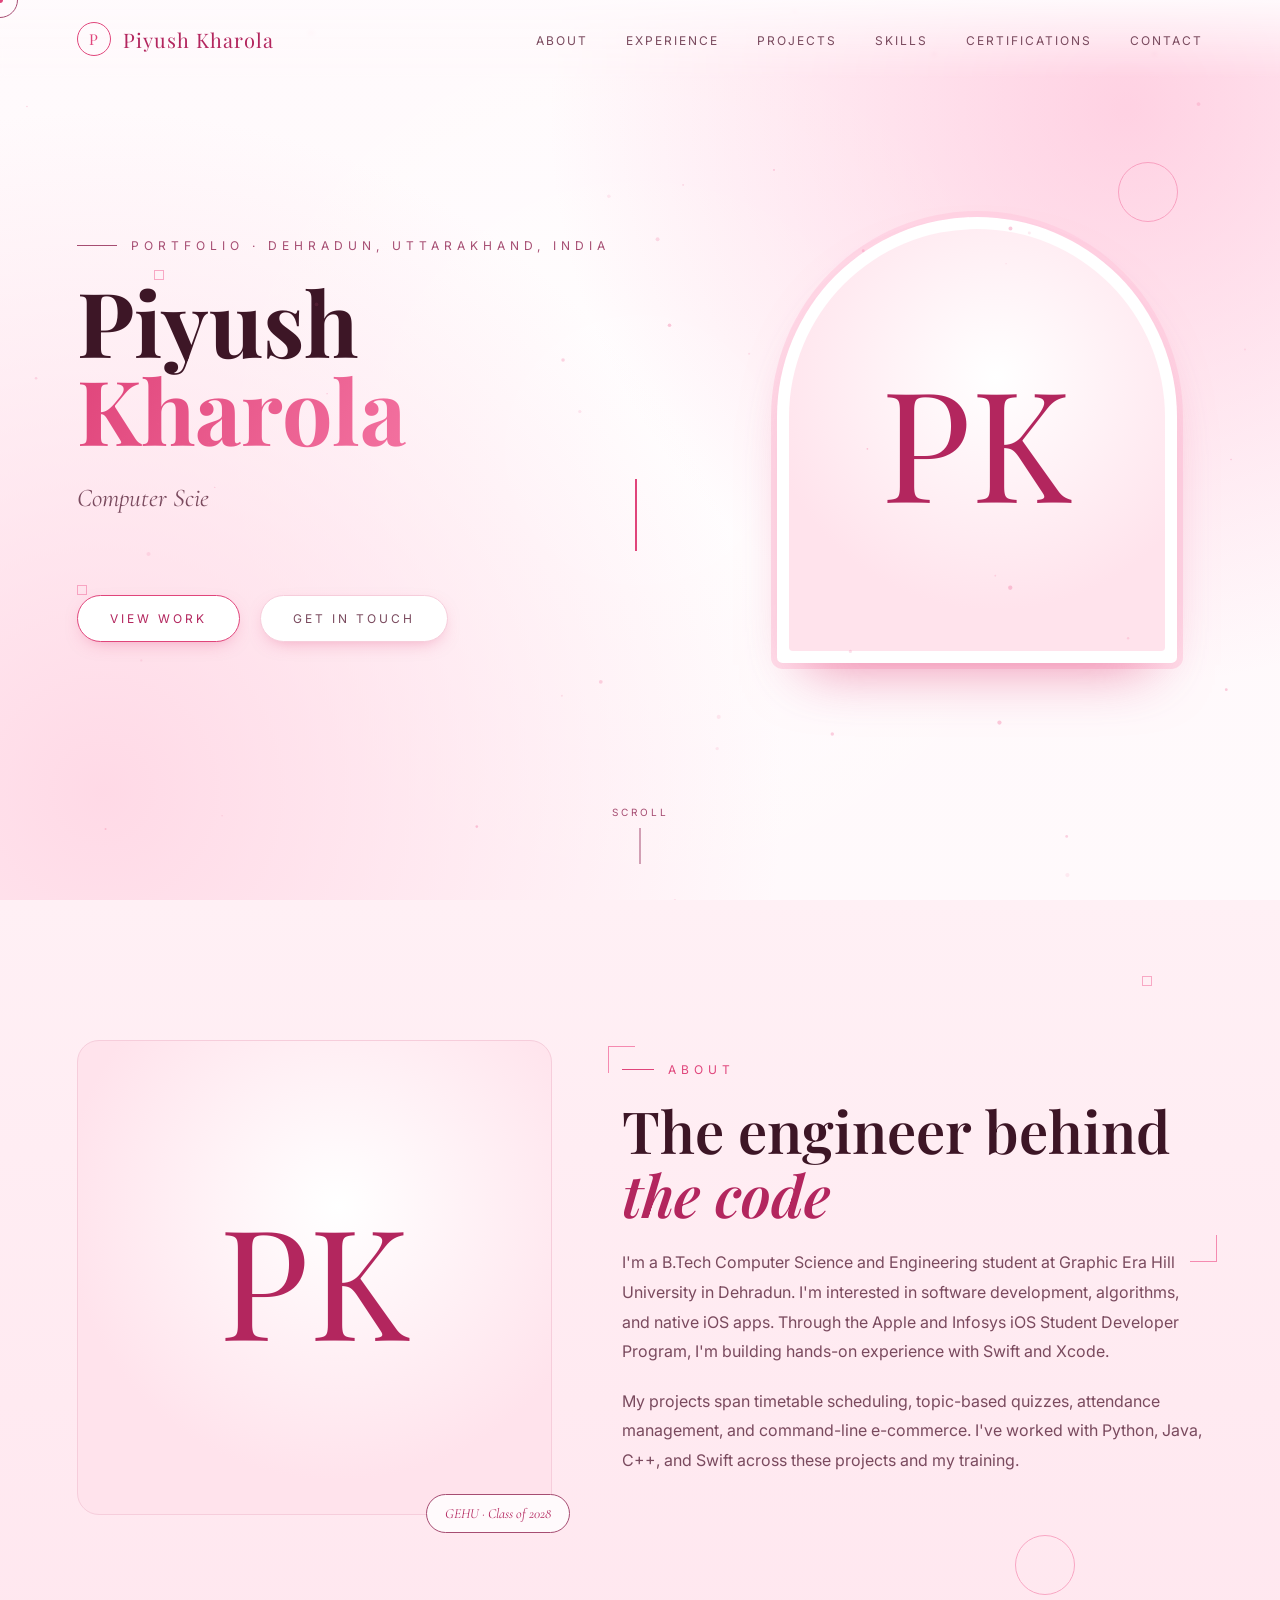
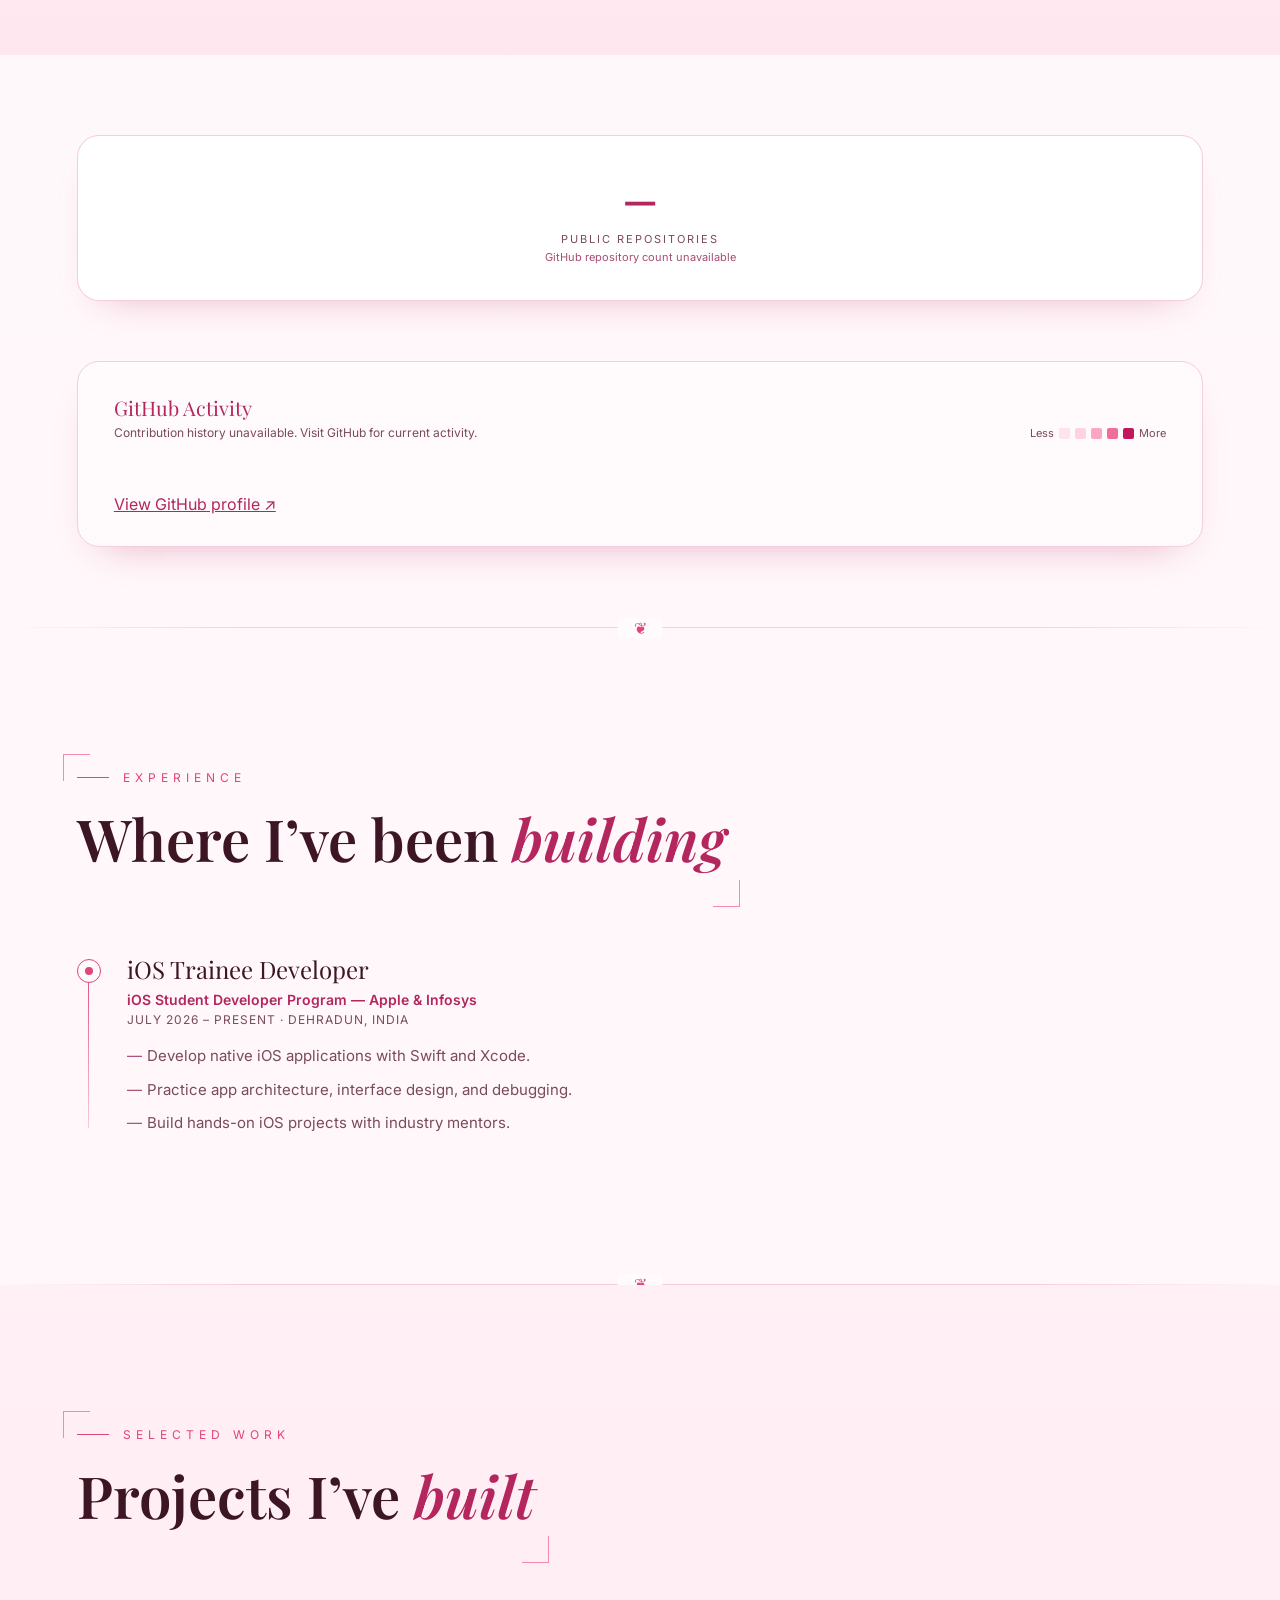
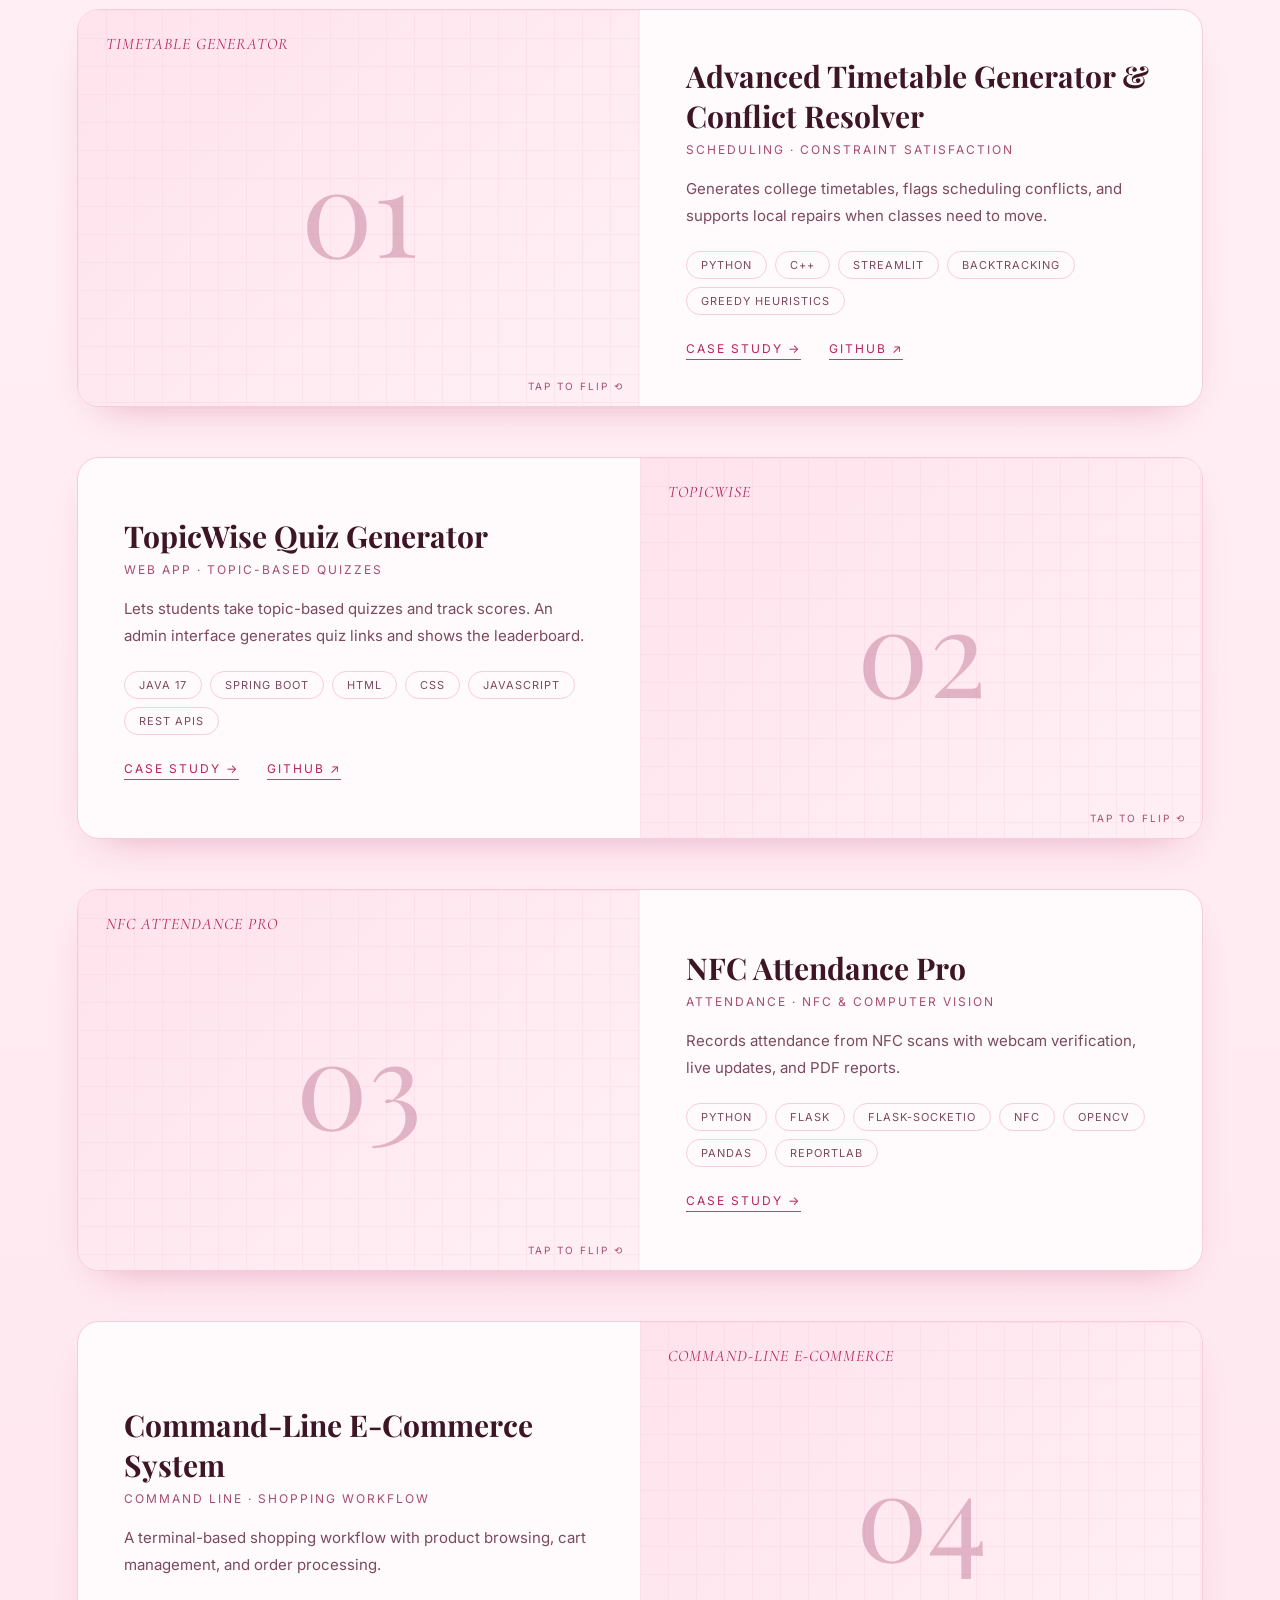
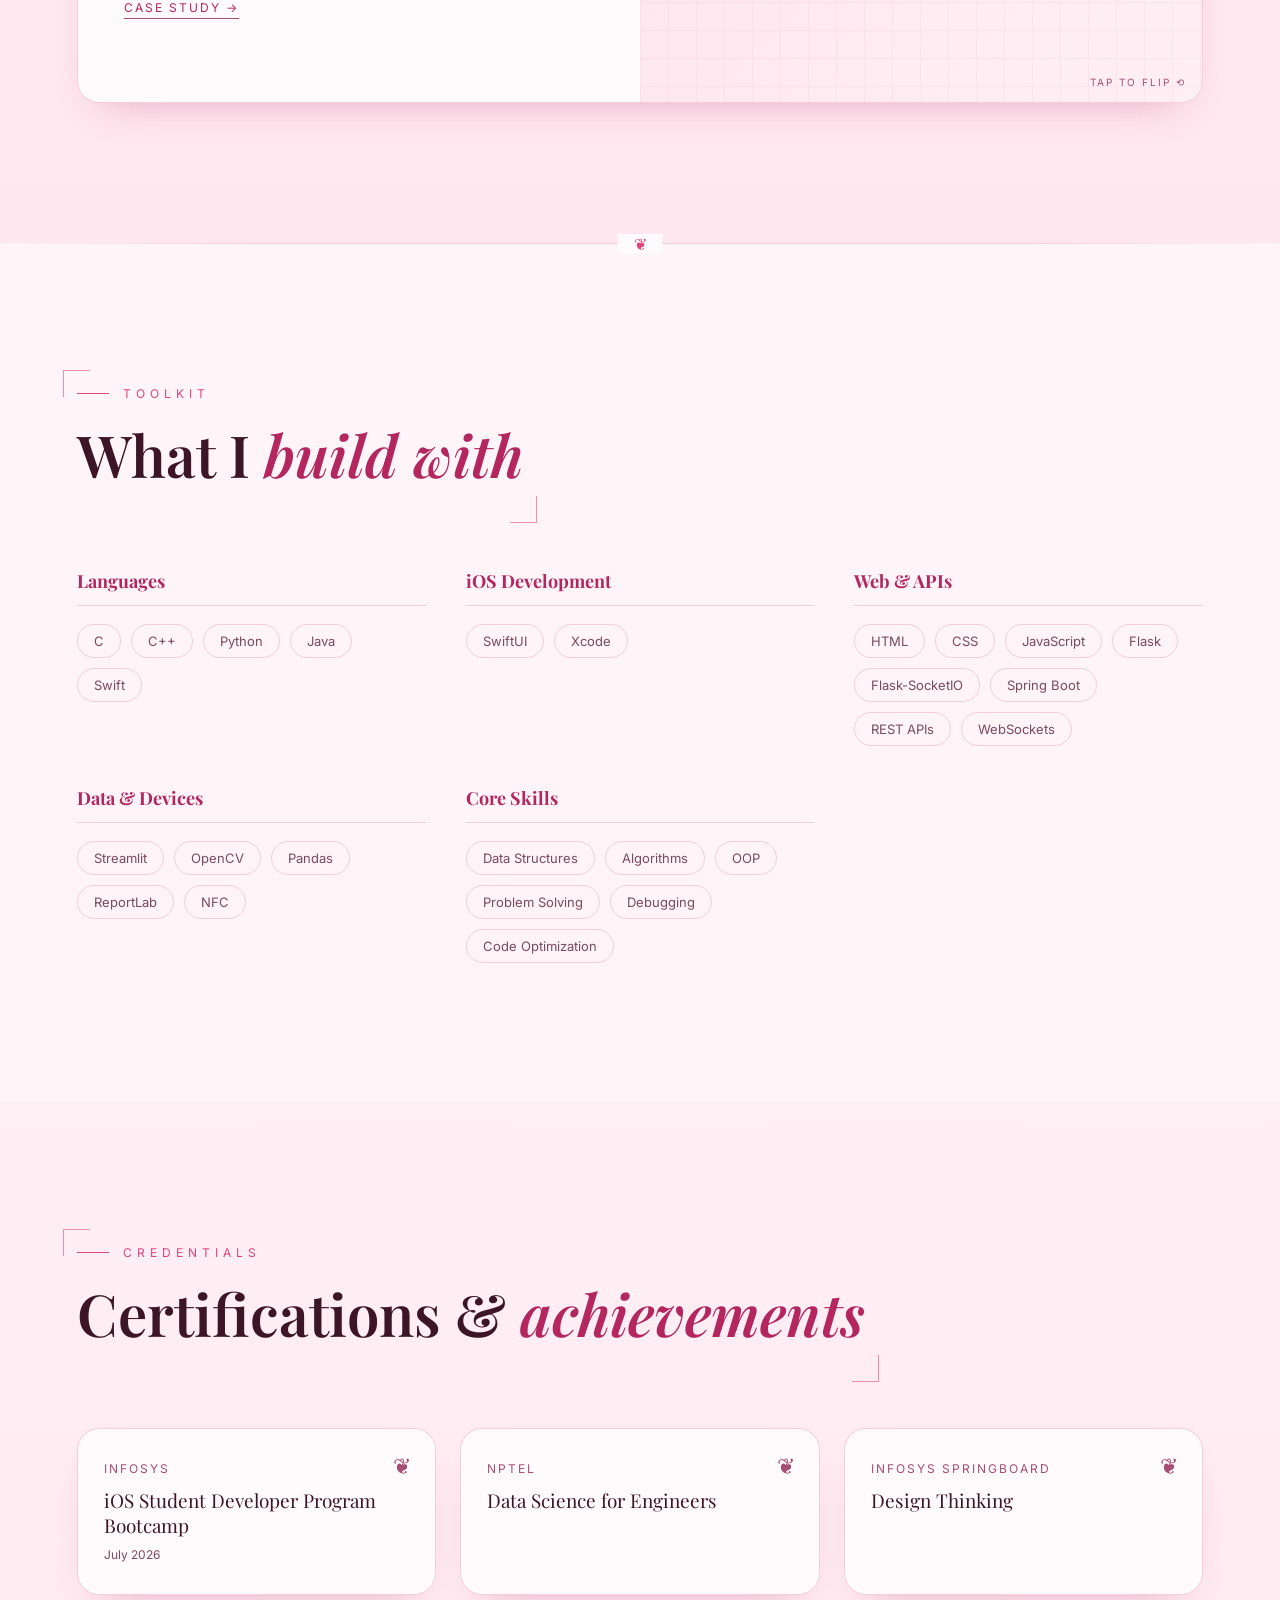
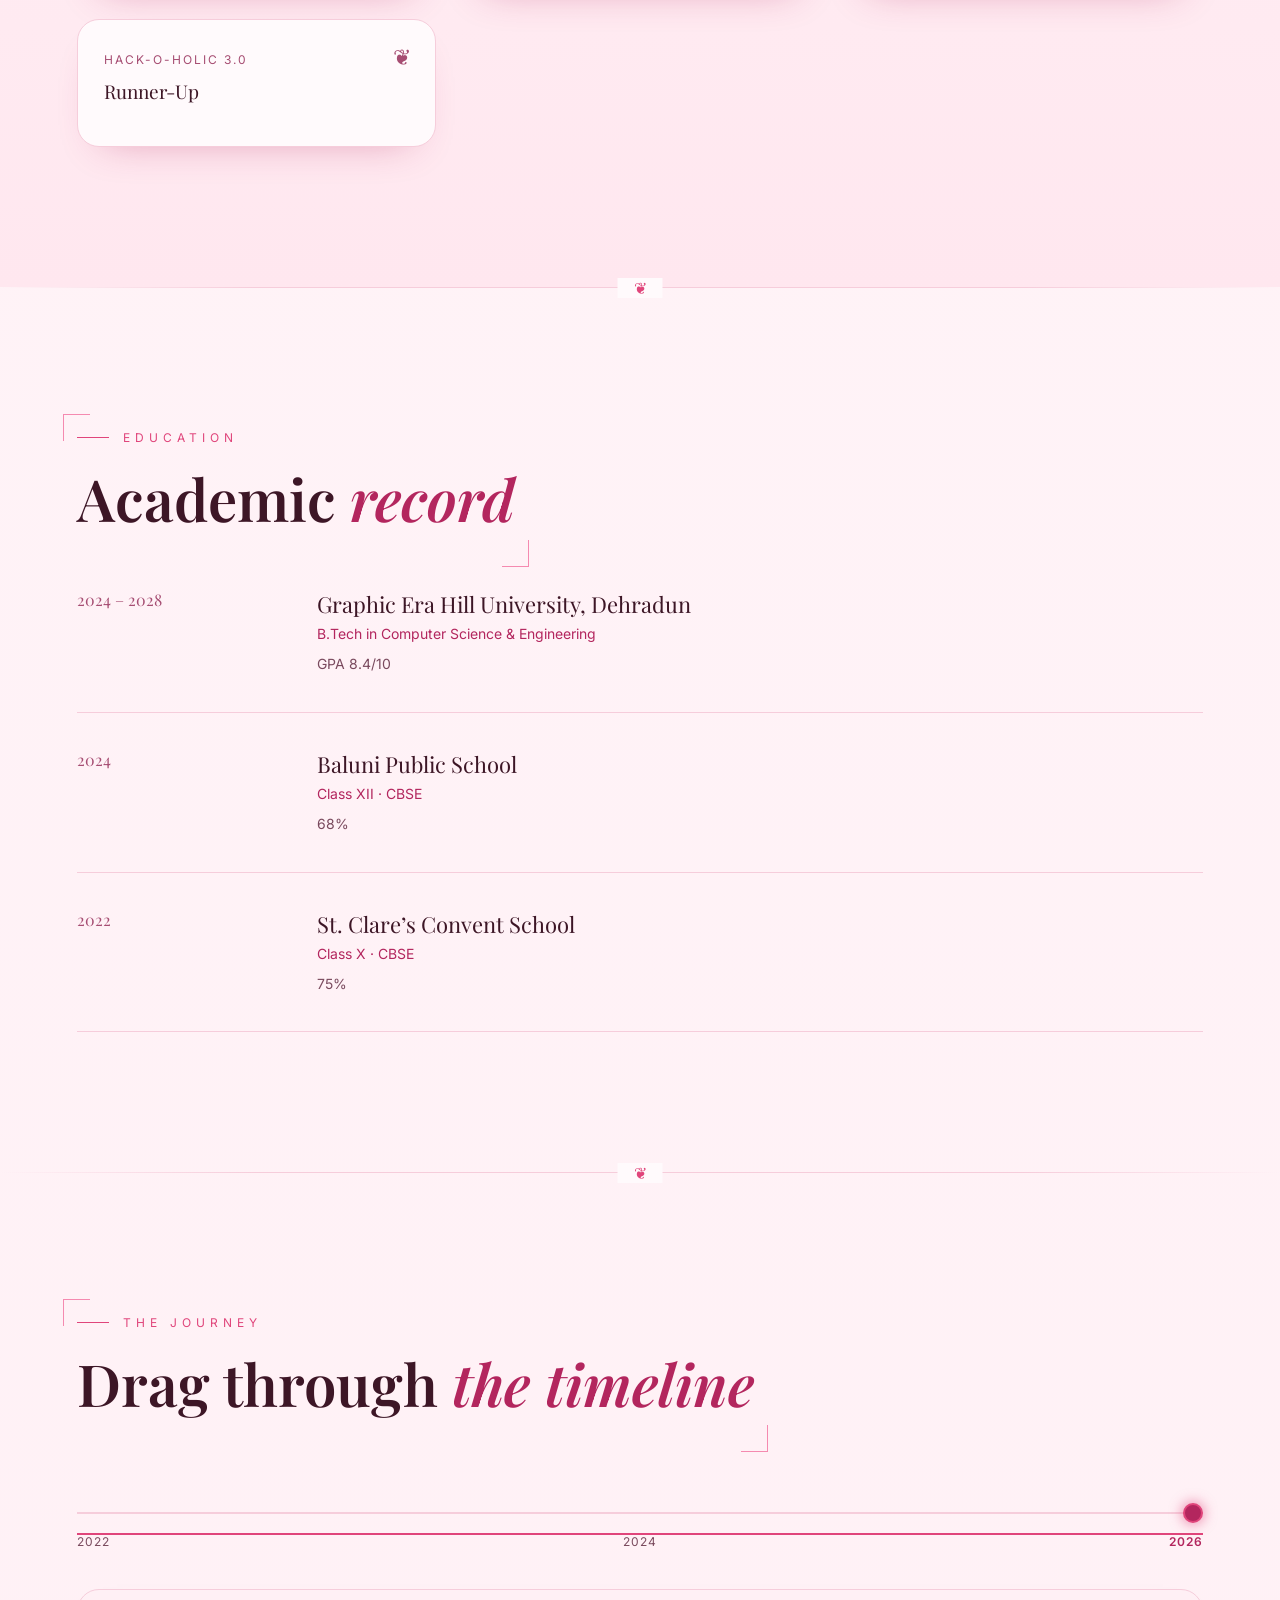
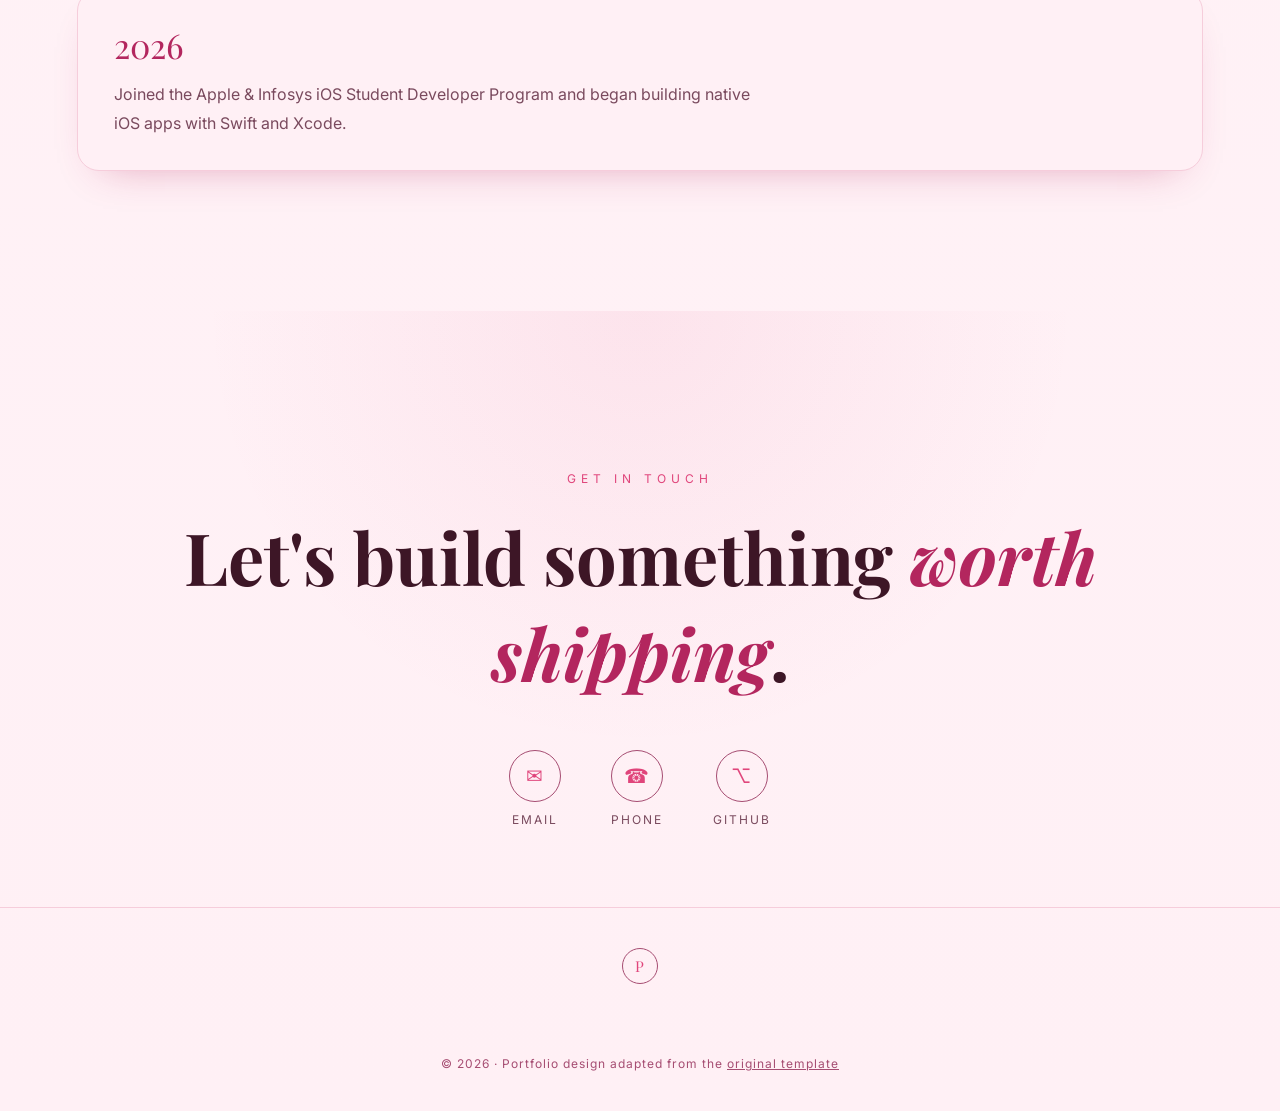
==== commit ef173229: "Personalize portfolio for Piyush Kharola" ====
--- a/index.html
+++ b/index.html
@@ -3,9 +3,9 @@
 <head>
 <meta charset="UTF-8">
 <meta name="viewport" content="width=device-width, initial-scale=1.0">
-<title>Piyush Kharola — Full-Stack &amp; AI Engineer</title>
-<meta name="description" content="Portfolio of Sneha Sharma — B.Tech CSE, Graphic Era Hill University. Full-stack & AI engineer building SheSays, ATSlay, and VibeOps.">
-<link rel="icon" href="data:image/svg+xml,<svg xmlns=%22http://www.w3.org/2000/svg%22 viewBox=%220 0 100 100%22><circle cx=%2250%22 cy=%2250%22 r=%2248%22 fill=%22%23ffe3ec%22 stroke=%22%23e0457b%22 stroke-width=%224%22/><text x=%2250%22 y=%2266%22 font-size=%2244%22 fill=%22%23e0457b%22 text-anchor=%22middle%22 font-family=%22serif%22>S</text></svg>">
+<title>Piyush Kharola — Computer Science Student &amp; iOS Developer</title>
+<meta name="description" content="Portfolio of Piyush Kharola, a Computer Science student and iOS developer in Dehradun, Uttarakhand, India. Explore projects in scheduling, quizzes, attendance, and e-commerce.">
+<link rel="icon" href="data:image/svg+xml,<svg xmlns=%22http://www.w3.org/2000/svg%22 viewBox=%220 0 100 100%22><circle cx=%2250%22 cy=%2250%22 r=%2248%22 fill=%22%23ffe3ec%22 stroke=%22%23e0457b%22 stroke-width=%224%22/><text x=%2250%22 y=%2266%22 font-size=%2244%22 fill=%22%23e0457b%22 text-anchor=%22middle%22 font-family=%22serif%22>P</text></svg>">
 <link rel="preconnect" href="https://fonts.googleapis.com">
 <link rel="preconnect" href="https://fonts.gstatic.com" crossorigin>
 <link href="https://fonts.googleapis.com/css2?family=Playfair+Display:ital,wght@0,500;0,600;0,700;0,800;1,500&family=Cormorant+Garamond:ital,wght@0,500;1,500&family=Inter:wght@300;400;500;600;700&display=swap" rel="stylesheet">
@@ -318,27 +318,15 @@
     font-style:italic;font-size:14px;color:var(--gold-bright);
   }
   .about-body p{color:var(--ivory-dim);line-height:1.85;font-size:16px;margin-bottom:20px;}
-  .philosophy{
-    margin-top:36px;padding:28px 32px;border-left:2px solid var(--gold);
-    background:rgba(224,69,123,0.04);
-  }
-  .philosophy p{
-    font-family:var(--serif-italic);font-style:italic;font-size:19px;color:var(--gold-bright);
-    line-height:1.7;margin:0;
-  }
 
   /* ============ LIVE STATS ============ */
   #stats{padding-top:80px;padding-bottom:80px;}
   .stats-grid{
-    display:grid;grid-template-columns:repeat(4,1fr);gap:1px;
+    display:grid;grid-template-columns:1fr;gap:1px;
     background:var(--hairline);border:1px solid var(--hairline);
   }
   .stat-card{
     background:var(--ink);padding:36px 24px;text-align:center;
-  }
-  .stats-note{
-    max-width:720px;margin:28px auto 0;text-align:center;font-family:var(--serif-italic);
-    font-style:italic;font-size:14px;color:var(--ivory-dim);line-height:1.7;
   }
   .heatmap-panel{margin-top:60px;border:1px solid var(--hairline);padding:32px 36px;background:var(--ink);}
   .heatmap-header{display:flex;justify-content:space-between;align-items:flex-end;flex-wrap:wrap;gap:16px;margin-bottom:22px;}
@@ -355,10 +343,6 @@
   .hm-cell[data-level="2"]{background:#fba7c4;}
   .hm-cell[data-level="3"]{background:#ee6f9c;}
   .hm-cell[data-level="4"]{background:#c2185b;}
-  .hm-cell.lc[data-level="1"]{background:#eadcff;}
-  .hm-cell.lc[data-level="2"]{background:#cdb2fb;}
-  .hm-cell.lc[data-level="3"]{background:#a17ff0;}
-  .hm-cell.lc[data-level="4"]{background:#7a4fd6;}
   @media(max-width:700px){.heatmap-panel{padding:24px 20px;}}
   .stat-num{
     font-family:var(--serif);font-size:clamp(30px,3vw,44px);color:var(--gold-bright);
@@ -368,7 +352,6 @@
     font-size:11px;letter-spacing:2px;text-transform:uppercase;color:var(--ivory-dim);margin-top:8px;
   }
   .stat-sub{font-size:11px;color:var(--gold-dim);margin-top:4px;}
-  @media(max-width:800px){.stats-grid{grid-template-columns:repeat(2,1fr);}}
 
   /* ============ EXPERIENCE ============ */
   .timeline{position:relative;margin-top:60px;}
@@ -401,7 +384,7 @@
   .card-inner{position:relative;width:100%;height:100%;min-height:380px;transition:transform .7s cubic-bezier(.4,.2,.2,1);transform-style:preserve-3d;}
   .project-card.flipped .card-inner{transform:rotateY(180deg);}
   .card-face{backface-visibility:hidden;position:absolute;inset:0;}
-  .card-face.front{display:grid;grid-template-columns:1fr 1fr;}
+  .card-face.front{position:relative;min-height:inherit;display:grid;grid-template-columns:1fr 1fr;}
   .project-card.flip .card-face.front{grid-template-columns:1fr 1fr;}
   .project-card.flip .card-face.front .p-visual{order:2;}
   .card-face.back{
@@ -435,7 +418,7 @@
     position:absolute;bottom:14px;right:16px;font-size:10px;letter-spacing:2px;
     color:var(--gold-dim);text-transform:uppercase;z-index:2;
   }
-  .p-body{padding:46px;display:flex;flex-direction:column;justify-content:center;overflow:auto;}
+  .p-body{padding:46px;display:flex;flex-direction:column;justify-content:center;}
   .p-name{font-family:var(--serif);font-size:30px;color:var(--ivory);margin-bottom:6px;}
   .p-tag{font-size:12px;letter-spacing:2px;text-transform:uppercase;color:var(--gold-dim);margin-bottom:18px;}
   .p-desc{color:var(--ivory-dim);line-height:1.8;font-size:15px;margin-bottom:22px;}
@@ -459,7 +442,7 @@
 
   /* ============ SKILLS ============ */
   .skills-grid{display:grid;grid-template-columns:repeat(3,1fr);gap:40px;margin-top:60px;}
-  .skill-cat h4{
+  .skill-cat h3{
     font-family:var(--serif);font-size:18px;color:var(--gold-bright);margin-bottom:18px;
     padding-bottom:12px;border-bottom:1px solid var(--hairline);
   }
@@ -600,6 +583,20 @@
   #ambientCanvas{opacity:.7;}
   .dust{background:#ff9cc0;box-shadow:0 0 8px 2px rgba(224,69,123,.6);}
   ::selection{background:#ffc2d8;color:#3d1626;}
+  .portrait-monogram,.about-monogram{
+    display:grid;place-items:center;aspect-ratio:1 / 1.12;
+    background:radial-gradient(circle at 55% 35%,#fff 0%,var(--ink-3) 68%);
+    color:var(--gold-bright);font-family:var(--serif);font-size:clamp(68px,12vw,160px);
+  }
+  .portrait-monogram{border-radius:999px 999px 20px 20px;}
+  .about-monogram{aspect-ratio:1;border:1px solid var(--hairline);border-radius:22px;}
+  .nav-toggle,.p-visual,.flip-back{border:0;font:inherit;color:inherit;}
+  .nav-toggle,.flip-back{background:none;}
+  .p-visual{min-width:0;min-height:220px;}
+  .flip-back{margin-top:18px;color:var(--gold-bright);text-decoration:underline;}
+  .heatmap-panel > a{display:inline-block;margin-top:8px;color:var(--gold-bright);text-decoration:underline;}
+  footer a{text-decoration:underline;}
+  @media(max-width:900px){.p-body{overflow-wrap:anywhere;}}
 </style>
 </head>
 <body>
@@ -616,9 +613,9 @@
       <circle class="seal-shockwave" cx="70" cy="70" r="66"></circle>
       <circle class="seal-ring" cx="70" cy="70" r="66"></circle>
       <path class="seal-crack" d="M45,40 L60,75 L50,80 L90,110"></path>
-      <text class="seal-letter" x="70" y="88" text-anchor="middle">S</text>
+      <text class="seal-letter" x="70" y="88" text-anchor="middle">P</text>
     </svg>
-    <div class="splash-label">Sneha Sharma</div>
+    <div class="splash-label">Piyush Kharola</div>
   </div>
 </div>
 
@@ -626,7 +623,7 @@
 
 <!-- NAV -->
 <nav>
-  <div class="brand"><span class="mono">S</span> Sneha Sharma</div>
+  <div class="brand"><span class="mono">P</span> Piyush Kharola</div>
   <ul class="nav-links" id="navLinks">
     <li><a href="#about">About</a></li>
     <li><a href="#experience">Experience</a></li>
@@ -635,7 +632,7 @@
     <li><a href="#certs">Certifications</a></li>
     <li><a href="#contact">Contact</a></li>
   </ul>
-  <div class="nav-toggle" id="navToggle"><span></span><span></span><span></span></div>
+  <button type="button" class="nav-toggle" id="navToggle" aria-label="Toggle navigation" aria-controls="navLinks" aria-expanded="false"><span></span><span></span><span></span></button>
 </nav>
 
 <!-- HERO -->
@@ -645,9 +642,9 @@
   <div class="parallax-el parallax-diamond" data-speed="0.22" style="top:30%;left:12%;"></div>
   <div class="hero-grid">
     <div>
-      <div class="hero-eyebrow reveal in">Portfolio · Dehradun, India</div>
-      <h1 class="hero-name reveal in">Sneha<span class="last">Sharma</span></h1>
-      <p class="hero-tagline reveal in reveal-delay-1" id="typewriterTarget" data-full-text="Full-Stack &amp; AI Engineer — building systems that are honest about what they don't know, from multi-agent orchestration to production web apps."></p>
+      <div class="hero-eyebrow reveal in">Portfolio · Dehradun, Uttarakhand, India</div>
+      <h1 class="hero-name reveal in">Piyush<span class="last">Kharola</span></h1>
+      <p class="hero-tagline reveal in reveal-delay-1" id="typewriterTarget" data-full-text="Computer Science Student | iOS Developer | Software Development Enthusiast">Computer Science Student | iOS Developer | Software Development Enthusiast</p>
       <div class="hero-cta reveal in reveal-delay-2">
         <a href="#projects" class="btn">View Work</a>
         <a href="#contact" class="btn ghost">Get In Touch</a>
@@ -655,7 +652,7 @@
     </div>
     <div class="hero-portrait reveal in reveal-delay-1">
       <div class="portrait-frame">
-        <img src="assets/hero.jpg" alt="Sneha Sharma">
+        <div class="portrait-monogram" aria-hidden="true">PK</div>
       </div>
     </div>
   </div>
@@ -668,17 +665,14 @@
   <div class="parallax-el parallax-ring" data-speed="0.1" style="bottom:8%;right:16%;"></div>
   <div class="about-grid">
     <div class="about-img-wrap reveal">
-      <img src="assets/about.jpg" alt="Sneha Sharma">
-      <div class="frame-tag">est. MMXXIV</div>
+      <div class="about-monogram" aria-hidden="true">PK</div>
+      <div class="frame-tag">GEHU · Class of 2028</div>
     </div>
     <div class="about-body">
       <div class="section-frame reveal"><div class="eyebrow">About</div>
       <h2 class="title">The engineer behind <em>the code</em></h2></div>
-      <p class="reveal reveal-delay-1">I'm a third-year B.Tech Computer Science student at Graphic Era Hill University, Dehradun. I build full-stack products and AI systems — currently interning as an AI-Assisted Full Stack Developer at TBI-GEU and an AI Intern at Mirai School of Technology, alongside AWS certifications in Cloud and AI.</p>
-      <p class="reveal reveal-delay-2">Outside of internships, I ship my own projects end to end — design, backend, deployment — because I'd rather learn from a live app with real users than a tutorial.</p>
-      <div class="philosophy reveal reveal-delay-3">
-        <p>"I like building things that admit what they don't know. SheSays exists because a comment box shouldn't feel like a courtroom. VibeOps exists because I got tired of manually relaying context between AI tools — so I built the relay instead. ATSlay exists because a candidate deserves to see exactly which keywords are missing, not a mysterious black-box score. Every project I ship documents its own limits — pretending v1 is perfect is the fastest way to stop improving it."</p>
-      </div>
+      <p class="reveal reveal-delay-1">I'm a B.Tech Computer Science and Engineering student at Graphic Era Hill University in Dehradun. I'm interested in software development, algorithms, and native iOS apps. Through the Apple and Infosys iOS Student Developer Program, I'm building hands-on experience with Swift and Xcode.</p>
+      <p class="reveal reveal-delay-2">My projects span timetable scheduling, topic-based quizzes, attendance management, and command-line e-commerce. I've worked with Python, Java, C++, and Swift across these projects and my training.</p>
     </div>
   </div>
 </section>
@@ -689,31 +683,15 @@
     <div class="stat-card reveal">
       <div class="stat-num" id="statRepos">—</div>
       <div class="stat-label">Public Repositories</div>
-      <div class="stat-sub">Live via GitHub</div>
-    </div>
-    <div class="stat-card reveal reveal-delay-1">
-      <div class="stat-num" id="statLeetcode">—</div>
-      <div class="stat-label">LeetCode Solved</div>
-      <div class="stat-sub">Live count</div>
-    </div>
-    <div class="stat-card reveal reveal-delay-2">
-      <div class="stat-num">4</div>
-      <div class="stat-label">Shipped Projects</div>
-      <div class="stat-sub">Deployed &amp; live</div>
-    </div>
-    <div class="stat-card reveal reveal-delay-3">
-      <div class="stat-num">11</div>
-      <div class="stat-label">Certifications</div>
-      <div class="stat-sub">AWS, Oracle, MongoDB &amp; More</div>
-    </div>
-  </div>
-  <p class="stats-note reveal">Note on method: I solve most problems offline in a notebook first, then batch-push verified solutions to LeetCode — so the solved count above will often outpace my visibly "active" days on the platform itself.</p>
+      <div class="stat-sub" id="statReposStatus" role="status">Live via GitHub</div>
+    </div>
+  </div>
 
   <div class="heatmap-panel reveal">
     <div class="heatmap-header">
       <div>
         <div class="heatmap-title">GitHub Activity</div>
-        <div class="heatmap-sub" id="heatmapSub">Loading commit history…</div>
+        <div class="heatmap-sub" id="heatmapSub" role="status">Loading contributions…</div>
       </div>
       <div class="heatmap-legend">
         <span>Less</span>
@@ -725,27 +703,10 @@
         <span>More</span>
       </div>
     </div>
-    <div id="heatmapGrid" class="heatmap-grid"></div>
-  </div>
-
-  <div class="heatmap-panel reveal" style="margin-top:26px;">
-    <div class="heatmap-header">
-      <div>
-        <div class="heatmap-title">LeetCode Activity</div>
-        <div class="heatmap-sub" id="lcHeatmapSub">Loading submission history…</div>
-      </div>
-      <div class="heatmap-legend">
-        <span>Less</span>
-        <span class="hm-cell lc" data-level="0"></span>
-        <span class="hm-cell lc" data-level="1"></span>
-        <span class="hm-cell lc" data-level="2"></span>
-        <span class="hm-cell lc" data-level="3"></span>
-        <span class="hm-cell lc" data-level="4"></span>
-        <span>More</span>
-      </div>
-    </div>
-    <div id="lcHeatmapGrid" class="heatmap-grid"></div>
-  </div>
+    <div id="heatmapGrid" class="heatmap-grid" role="group" aria-label="GitHub contribution calendar"></div>
+    <a href="https://github.com/kharolapiyush">View GitHub profile ↗</a>
+  </div>
+
 </section>
 
 <div class="divider"></div>
@@ -753,40 +714,17 @@
 <!-- EXPERIENCE -->
 <section id="experience">
   <div class="section-frame reveal"><div class="eyebrow">Experience</div>
-  <h2 class="title">Where I've been <em>building</em></h2></div>
+  <h2 class="title">Where I’ve been <em>building</em></h2></div>
   <div class="timeline">
     <div class="t-item reveal">
       <div class="t-dot"></div>
-      <div class="t-role">Trainee Developer</div>
+      <div class="t-role">iOS Trainee Developer</div>
       <div class="t-org">iOS Student Developer Program — Apple &amp; Infosys</div>
-      <div class="t-meta">Jul 2026 – Present · Dehradun, India</div>
+      <div class="t-meta">July 2026 – Present · Dehradun, India</div>
       <ul class="t-list">
-        <li>Selected as 1 of 100 students from a pool of 1,000+ applicants across 4 Graphic Era campuses after qualifying the Infosys technical assessment and a four-day bootcamp for a one-year training program</li>
-        <li>Undergoing training in native iOS application development using Swift and Xcode, building hands-on projects under Apple's curriculum alongside mentors and a cohort of peer developers</li>
-      </ul>
-    </div>
-    <div class="t-item reveal">
-      <div class="t-dot"></div>
-      <div class="t-role">Artificial Intelligence Intern</div>
-      <div class="t-org">Mirai School of Technology</div>
-      <div class="t-meta">Jul 2026 – Aug 2026 · Remote</div>
-      <ul class="t-list">
-        <li>8-week hands-on program across AI/ML, data science, and neural networks, applying software engineering best practices in Python</li>
-        <li>Built RepJudge, a Streamlit + Gemini Vision app that scores pushup/squat form from a live camera photo and returns checkpoint-level biomechanical feedback</li>
-        <li>Built Life-OS, a Streamlit wellbeing dashboard that visualizes screen-time trends and uses the Gemini API to generate a personalized AI coaching ledger</li>
-      </ul>
-    </div>
-    <div class="t-item reveal">
-      <div class="t-dot"></div>
-      <div class="t-role">AI-Assisted Full Stack Web Development Intern</div>
-      <div class="t-org">Technology Business Incubator, Graphic Era University (TBI-GEU)</div>
-      <div class="t-meta">Jun 2026 – Aug 2026 · Hybrid</div>
-      <ul class="t-list">
-        <li>Built responsive, component-based frontends with React/Next.js and Tailwind CSS</li>
-        <li>Developed RESTful APIs with Node.js (Express) and Python (FastAPI)</li>
-        <li>Integrated AI APIs (OpenAI, Gemini) for intelligent application features</li>
-        <li>Shipped VanaVas, a full-stack Uttarakhand homestay booking platform: JWT + Google OAuth authentication with an email-OTP admin flow, real-time booking updates via Socket.io, role-based access for travelers/hosts/admins, and an AI Trip Planner that streams personalized homestay recommendations</li>
-        <li>Got a letter of Recommendation from the CEO of TBI-GEU</li>
+        <li>Develop native iOS applications with Swift and Xcode.</li>
+        <li>Practice app architecture, interface design, and debugging.</li>
+        <li>Build hands-on iOS projects with industry mentors.</li>
       </ul>
     </div>
   </div>
@@ -797,114 +735,119 @@
 <!-- PROJECTS -->
 <section id="projects">
   <div class="section-frame reveal"><div class="eyebrow">Selected Work</div>
-  <h2 class="title">Four products, <em>shipped</em></h2></div>
+  <h2 class="title">Projects I’ve <em>built</em></h2></div>
   <div class="projects-grid">
-
-    <div class="project-card tilt reveal" id="cardSheSays">
+    <article class="project-card tilt reveal">
       <div class="card-inner">
         <div class="card-face front">
-          <div class="p-visual" onclick="document.getElementById('cardSheSays').classList.toggle('flipped')"><div class="p-index">01</div><div class="p-visual-name">SheSays</div><div class="flip-hint">Tap to flip ⟲</div></div>
+          <button type="button" class="p-visual" data-flip aria-label="Show highlight for Advanced Timetable Generator &amp; Conflict Resolver">
+            <span class="p-index" aria-hidden="true">01</span>
+            <span class="p-visual-name">Timetable Generator</span>
+            <span class="flip-hint" aria-hidden="true">Tap to flip ⟲</span>
+          </button>
           <div class="p-body">
-            <div class="p-name">SheSays</div>
-            <div class="p-tag">MERN · Community Platform</div>
-            <p class="p-desc">A safe-space blogging platform for women to share stories anonymously or openly. Full auth flow, Cloudinary media uploads, likes and comments, deployed as a production MERN app.</p>
-            <div class="p-stack">
-              <span class="chip">React</span><span class="chip">Node.js</span><span class="chip">Express</span>
-              <span class="chip">MongoDB</span><span class="chip">JWT</span><span class="chip">Cloudinary</span>
-            </div>
+            <h3 class="p-name">Advanced Timetable Generator &amp; Conflict Resolver</h3>
+            <div class="p-tag">Scheduling · Constraint Satisfaction</div>
+            <p class="p-desc">Generates college timetables, flags scheduling conflicts, and supports local repairs when classes need to move.</p>
+            <div class="p-stack"><span class="chip">Python</span><span class="chip">C++</span><span class="chip">Streamlit</span><span class="chip">Backtracking</span><span class="chip">Greedy heuristics</span></div>
             <div class="p-links">
-              <a href="shesays.html">Case Study →</a>
-              <a href="https://github.com/snehasharmaa912-ops/SheSays" target="_blank" rel="noopener">GitHub ↗</a>
+              <a href="timetable-generator.html" aria-label="Advanced Timetable Generator &amp; Conflict Resolver case study">Case Study →</a>
+              <a href="https://github.com/kharolapiyush/Time_Table_Generator_and_Conflict_Resolver" target="_blank" rel="noopener">GitHub ↗</a>
             </div>
           </div>
         </div>
-        <div class="card-face back" onclick="document.getElementById('cardSheSays').classList.toggle('flipped')">
-          <div class="back-label">Why it matters</div>
-          <div class="back-stat">Full Auth + Media</div>
-          <div class="back-note">JWT-secured accounts, Cloudinary-hosted uploads, and a like/comment system — built as a real community product, not a demo.</div>
+        <div class="card-face back" inert>
+          <div class="back-label">Project Highlight</div>
+          <div class="back-stat">Minimal-change rescheduling</div>
+          <p class="back-note">A local repair can preserve unaffected assignments when a timetable needs an adjustment.</p>
+          <button type="button" class="flip-back" data-flip aria-label="Show details for Advanced Timetable Generator &amp; Conflict Resolver">Flip back ⟲</button>
         </div>
       </div>
-    </div>
-
-    <div class="project-card tilt flip reveal" id="cardATSlay">
+    </article>
+
+    <article class="project-card tilt flip reveal">
       <div class="card-inner">
         <div class="card-face front">
-          <div class="p-visual" onclick="document.getElementById('cardATSlay').classList.toggle('flipped')"><div class="p-index">02</div><div class="p-visual-name">ATSlay</div><div class="flip-hint">Tap to flip ⟲</div></div>
+          <button type="button" class="p-visual" data-flip aria-label="Show highlight for TopicWise Quiz Generator">
+            <span class="p-index" aria-hidden="true">02</span>
+            <span class="p-visual-name">TopicWise</span>
+            <span class="flip-hint" aria-hidden="true">Tap to flip ⟲</span>
+          </button>
           <div class="p-body">
-            <div class="p-name">ATSlay</div>
-            <div class="p-tag">AI · NLP Resume Analyzer</div>
-            <p class="p-desc">An ATS resume scorer built on real NLP — not a black box. Uses TF-IDF, cosine similarity, and Porter stemming to show exactly which keywords a resume is missing against a job description. Full auth and scan history, deployed via Docker.</p>
-            <div class="p-stack">
-              <span class="chip">Python</span><span class="chip">NLP</span><span class="chip">TF-IDF</span>
-              <span class="chip">Docker</span><span class="chip">JWT</span>
-            </div>
+            <h3 class="p-name">TopicWise Quiz Generator</h3>
+            <div class="p-tag">Web App · Topic-Based Quizzes</div>
+            <p class="p-desc">Lets students take topic-based quizzes and track scores. An admin interface generates quiz links and shows the leaderboard.</p>
+            <div class="p-stack"><span class="chip">Java 17</span><span class="chip">Spring Boot</span><span class="chip">HTML</span><span class="chip">CSS</span><span class="chip">JavaScript</span><span class="chip">REST APIs</span></div>
             <div class="p-links">
-              <a href="atslay.html">Case Study →</a>
-              <a href="https://github.com/snehasharmaa912-ops/ATSlay" target="_blank" rel="noopener">GitHub ↗</a>
+              <a href="topicwise-quiz.html" aria-label="TopicWise Quiz Generator case study">Case Study →</a>
+              <a href="https://github.com/kharolapiyush/Quiz_Generator" target="_blank" rel="noopener">GitHub ↗</a>
             </div>
           </div>
         </div>
-        <div class="card-face back" onclick="document.getElementById('cardATSlay').classList.toggle('flipped')">
-          <div class="back-label">Why it matters</div>
-          <div class="back-stat">Explainable Scoring</div>
-          <div class="back-note">No black-box percentage — TF-IDF + cosine similarity surface the exact missing keywords, so candidates know what to fix.</div>
+        <div class="card-face back" inert>
+          <div class="back-label">Project Highlight</div>
+          <div class="back-stat">Shareable quizzes</div>
+          <p class="back-note">Admins can generate quiz links and review submitted scores in one place.</p>
+          <button type="button" class="flip-back" data-flip aria-label="Show details for TopicWise Quiz Generator">Flip back ⟲</button>
         </div>
       </div>
-    </div>
-
-    <div class="project-card tilt reveal" id="cardVibeOps">
+    </article>
+
+    <article class="project-card tilt reveal">
       <div class="card-inner">
         <div class="card-face front">
-          <div class="p-visual" onclick="document.getElementById('cardVibeOps').classList.toggle('flipped')"><div class="p-index">03</div><div class="p-visual-name">VibeOps</div><div class="flip-hint">Tap to flip ⟲</div></div>
+          <button type="button" class="p-visual" data-flip aria-label="Show highlight for NFC Attendance Pro">
+            <span class="p-index" aria-hidden="true">03</span>
+            <span class="p-visual-name">NFC Attendance Pro</span>
+            <span class="flip-hint" aria-hidden="true">Tap to flip ⟲</span>
+          </button>
           <div class="p-body">
-            <div class="p-name">VibeOps</div>
-            <div class="p-tag">AI · Multi-Agent Orchestration</div>
-            <p class="p-desc">A multi-agent AI orchestrator built with LangGraph and the Claude API, with shared memory across agents via SQLite and ChromaDB. Includes retry/failure handling, a full test suite (8/8 passing), and CI via GitHub Actions.</p>
-            <div class="p-stack">
-              <span class="chip">LangGraph</span><span class="chip">Claude API</span><span class="chip">SQLite</span>
-              <span class="chip">ChromaDB</span><span class="chip">Streamlit</span><span class="chip">GitHub Actions</span>
-            </div>
+            <h3 class="p-name">NFC Attendance Pro</h3>
+            <div class="p-tag">Attendance · NFC &amp; Computer Vision</div>
+            <p class="p-desc">Records attendance from NFC scans with webcam verification, live updates, and PDF reports.</p>
+            <div class="p-stack"><span class="chip">Python</span><span class="chip">Flask</span><span class="chip">Flask-SocketIO</span><span class="chip">NFC</span><span class="chip">OpenCV</span><span class="chip">Pandas</span><span class="chip">ReportLab</span></div>
             <div class="p-links">
-              <a href="vibeops.html">Case Study →</a>
-              <a href="https://github.com/snehasharmaa912-ops/VibeOps" target="_blank" rel="noopener">GitHub ↗</a>
+              <a href="nfc-attendance.html" aria-label="NFC Attendance Pro case study">Case Study →</a>
+
             </div>
           </div>
         </div>
-        <div class="card-face back" onclick="document.getElementById('cardVibeOps').classList.toggle('flipped')">
-          <div class="back-label">Why it matters</div>
-          <div class="back-stat">8/8 Tests Passing</div>
-          <div class="back-note">Shared memory across agents, automatic retries on failure, and CI on every push — built like production infrastructure, not a notebook demo.</div>
+        <div class="card-face back" inert>
+          <div class="back-label">Project Highlight</div>
+          <div class="back-stat">Live attendance updates</div>
+          <p class="back-note">Attendance changes appear in real time and can be turned into a PDF report.</p>
+          <button type="button" class="flip-back" data-flip aria-label="Show details for NFC Attendance Pro">Flip back ⟲</button>
         </div>
       </div>
-    </div>
-
-    <div class="project-card tilt reveal" id="cardPayFlow">
+    </article>
+
+    <article class="project-card tilt flip reveal">
       <div class="card-inner">
         <div class="card-face front">
-          <div class="p-visual" onclick="document.getElementById('cardPayFlow').classList.toggle('flipped')"><div class="p-index">04</div><div class="p-visual-name">PayFlow v2</div><div class="flip-hint">Tap to flip ⟲</div></div>
+          <button type="button" class="p-visual" data-flip aria-label="Show highlight for Command-Line E-Commerce System">
+            <span class="p-index" aria-hidden="true">04</span>
+            <span class="p-visual-name">Command-Line E-Commerce</span>
+            <span class="flip-hint" aria-hidden="true">Tap to flip ⟲</span>
+          </button>
           <div class="p-body">
-            <div class="p-name">PayFlow v2</div>
-            <div class="p-tag">Go · Scala · Ruby · Payments Platform</div>
-            <p class="p-desc">A production-grade payments system built around one rule: money can never appear or disappear. Double-entry ledger bookkeeping, write-ahead logging with on-demand replay verification, and a fail-safe risk engine — plus a concurrency bug I found, reproduced with a genuine 50-request race test, and fixed at the lock-scoping level. Load-tested in CI with k6 at 161 req/s and a 2.81ms p95 latency, with 50.7% Go / 83.3% Ruby / 67.7% Scala test coverage enforced on every push.</p>
-            <div class="p-stack">
-              <span class="chip">Go</span><span class="chip">Scala</span><span class="chip">Ruby</span>
-              <span class="chip">PostgreSQL</span><span class="chip">Docker</span><span class="chip">HMAC-SHA256</span>
-            </div>
+            <h3 class="p-name">Command-Line E-Commerce System</h3>
+            <div class="p-tag">Command Line · Shopping Workflow</div>
+            <p class="p-desc">A terminal-based shopping workflow with product browsing, cart management, and order processing.</p>
+
             <div class="p-links">
-              <a href="payflow.html">Case Study →</a>
-              <a href="https://github.com/snehasharmaa912-ops/PayFlow-v2" target="_blank" rel="noopener">GitHub ↗</a>
-              <a href="https://github.com/snehasharmaa912-ops/PayFlow-v2/actions/workflows/load-test.yml" target="_blank" rel="noopener">CI Results ↗</a>
+              <a href="cli-ecommerce.html" aria-label="Command-Line E-Commerce System case study">Case Study →</a>
+
             </div>
           </div>
         </div>
-        <div class="card-face back" onclick="document.getElementById('cardPayFlow').classList.toggle('flipped')">
-          <div class="back-label">Why it matters</div>
-          <div class="back-stat">Caught a Real Race Condition</div>
-          <div class="back-note">Found a TOCTOU bug where the same idempotency key could create two charges, wrote a concurrent load test that reproduced it on the first run, then fixed it by collapsing check-and-write into one critical section. Now backed by an automated k6 load test (161 req/s, 2.81ms p95) and coverage tracking, all running in CI on every push.</div>
+        <div class="card-face back" inert>
+          <div class="back-label">Project Highlight</div>
+          <div class="back-stat">A modular shopping flow</div>
+          <p class="back-note">Products, carts, and orders have distinct responsibilities as shoppers move from browsing to checkout.</p>
+          <button type="button" class="flip-back" data-flip aria-label="Show details for Command-Line E-Commerce System">Flip back ⟲</button>
         </div>
       </div>
-    </div>
-
+    </article>
   </div>
 </section>
 
@@ -916,114 +859,52 @@
   <h2 class="title">What I <em>build with</em></h2></div>
   <div class="skills-grid">
     <div class="skill-cat reveal">
-      <h4>Languages &amp; Core</h4>
-      <div class="skill-tags">
-        <span>JavaScript</span><span>Python</span><span>Java</span><span>C++</span><span>Go</span><span>Scala</span><span>Ruby</span><span>OOP</span><span>Data Structures &amp; Algorithms</span>
-      </div>
-    </div>
-    <div class="skill-cat reveal reveal-delay-1">
-      <h4>Frontend &amp; Backend</h4>
-      <div class="skill-tags">
-        <span>React</span><span>Next.js</span><span>Tailwind CSS</span><span>Node.js</span><span>Express</span><span>FastAPI</span>
-      </div>
-    </div>
-    <div class="skill-cat reveal reveal-delay-2">
-      <h4>AI &amp; Data</h4>
-      <div class="skill-tags">
-        <span>LangGraph</span><span>Claude API</span><span>NLP</span><span>TF-IDF</span><span>MongoDB</span><span>PostgreSQL</span><span>SQLite</span><span>ChromaDB</span>
-      </div>
+      <h3>Languages</h3>
+      <div class="skill-tags"><span>C</span><span>C++</span><span>Python</span><span>Java</span><span>Swift</span></div>
     </div>
     <div class="skill-cat reveal">
-      <h4>Cloud &amp; DevOps</h4>
-      <div class="skill-tags">
-        <span>AWS</span><span>Docker</span><span>GitHub Actions</span><span>Vercel</span><span>Render</span>
-      </div>
-    </div>
-    <div class="skill-cat reveal reveal-delay-1">
-      <h4>Auth &amp; Testing</h4>
-      <div class="skill-tags">
-        <span>JWT</span><span>HMAC-SHA256</span><span>Idempotency Keys</span><span>Rate Limiting</span><span>Pytest</span><span>Postman</span><span>Cloudinary</span>
-      </div>
-    </div>
-    <div class="skill-cat reveal reveal-delay-2">
-      <h4>Currently Sharpening</h4>
-      <div class="skill-tags">
-        <span>Computer Vision</span><span>Neural Networks</span><span>System Design</span>
-      </div>
+      <h3>iOS Development</h3>
+      <div class="skill-tags"><span>SwiftUI</span><span>Xcode</span></div>
+    </div>
+    <div class="skill-cat reveal">
+      <h3>Web &amp; APIs</h3>
+      <div class="skill-tags"><span>HTML</span><span>CSS</span><span>JavaScript</span><span>Flask</span><span>Flask-SocketIO</span><span>Spring Boot</span><span>REST APIs</span><span>WebSockets</span></div>
+    </div>
+    <div class="skill-cat reveal">
+      <h3>Data &amp; Devices</h3>
+      <div class="skill-tags"><span>Streamlit</span><span>OpenCV</span><span>Pandas</span><span>ReportLab</span><span>NFC</span></div>
+    </div>
+    <div class="skill-cat reveal">
+      <h3>Core Skills</h3>
+      <div class="skill-tags"><span>Data Structures</span><span>Algorithms</span><span>OOP</span><span>Problem Solving</span><span>Debugging</span><span>Code Optimization</span></div>
     </div>
   </div>
 </section>
 
 <!-- CERTIFICATIONS -->
 <section id="certs">
-  <div class="section-frame reveal"><div class="eyebrow">Certifications</div>
-  <h2 class="title">Verified <em>credentials</em></h2></div>
+  <div class="section-frame reveal"><div class="eyebrow">Credentials</div>
+  <h2 class="title">Certifications &amp; <em>achievements</em></h2></div>
   <div class="cert-grid">
     <div class="cert-card reveal">
-      <div class="cert-seal">❦</div>
-      <div class="cert-org">Amazon Web Services</div>
-      <div class="cert-name">AI Practitioner Learning Plan</div>
-      <div class="cert-date">Completed September 2025</div>
-    </div>
-    <div class="cert-card reveal reveal-delay-1">
-      <div class="cert-seal">❦</div>
-      <div class="cert-org">Amazon Web Services</div>
-      <div class="cert-name">Cloud Practitioner Essentials</div>
-      <div class="cert-date">Completed February 2025</div>
-    </div>
-    <div class="cert-card reveal reveal-delay-2">
-      <div class="cert-seal">❦</div>
-      <div class="cert-org">Oracle</div>
-      <div class="cert-name">Agentic AI Certified Foundations Associate</div>
-      <div class="cert-date">2026</div>
+      <div class="cert-seal" aria-hidden="true">❦</div>
+      <div class="cert-org">Infosys</div>
+      <div class="cert-name">iOS Student Developer Program Bootcamp</div><div class="cert-date">July 2026</div>
     </div>
     <div class="cert-card reveal">
-      <div class="cert-seal">❦</div>
-      <div class="cert-org">MongoDB</div>
-      <div class="cert-name">AI &amp; Data Strategy Certifications — Basics, Vector Search, RAG Apps, AI Agents</div>
-      <div class="cert-date">2026</div>
-    </div>
-    <div class="cert-card reveal reveal-delay-2">
-      <div class="cert-seal">❦</div>
-      <div class="cert-org">Forage × Walmart Global Tech</div>
-      <div class="cert-name">Advanced Software Engineering Job Simulation</div>
-      <div class="cert-date">2026</div>
+      <div class="cert-seal" aria-hidden="true">❦</div>
+      <div class="cert-org">NPTEL</div>
+      <div class="cert-name">Data Science for Engineers</div>
     </div>
     <div class="cert-card reveal">
-      <div class="cert-seal">❦</div>
-      <div class="cert-org">Forage × Citi</div>
-      <div class="cert-name">Technology Software Development Job Simulation</div>
-      <div class="cert-date">2026</div>
-    </div>
-    <div class="cert-card reveal reveal-delay-1">
-      <div class="cert-seal">❦</div>
-      <div class="cert-org">Forage × Commonwealth Bank</div>
-      <div class="cert-name">Software Engineering Job Simulation</div>
-      <div class="cert-date">2026</div>
-    </div>
-    <div class="cert-card reveal reveal-delay-2">
-      <div class="cert-seal">❦</div>
-      <div class="cert-org">NPTEL × IIT Madras</div>
-      <div class="cert-name">Design and Analysis of Algorithms</div>
-      <div class="cert-date">Jan–Mar 2026 · Score: 54%</div>
+      <div class="cert-seal" aria-hidden="true">❦</div>
+      <div class="cert-org">Infosys Springboard</div>
+      <div class="cert-name">Design Thinking</div>
     </div>
     <div class="cert-card reveal">
-      <div class="cert-seal">❦</div>
-      <div class="cert-org">Udemy</div>
-      <div class="cert-name">AI Engineer Core Track: LLM Engineering, RAG, QLoRA, Agents</div>
-      <div class="cert-date">June 2026 · 33.5 hours</div>
-    </div>
-    <div class="cert-card reveal reveal-delay-1">
-      <div class="cert-seal">❦</div>
-      <div class="cert-org">NPTEL × IIT Kharagpur</div>
-      <div class="cert-name">Cloud Computing (Elite)</div>
-      <div class="cert-date">Jul–Oct 2025 · Score: 66%</div>
-    </div>
-    <div class="cert-card reveal reveal-delay-2">
-      <div class="cert-seal">❦</div>
-      <div class="cert-org">National Service Scheme</div>
-      <div class="cert-name">NSS 'B' Certificate</div>
-      <div class="cert-date">Graphic Era Hill University · 2025</div>
+      <div class="cert-seal" aria-hidden="true">❦</div>
+      <div class="cert-org">Hack-O-Holic 3.0</div>
+      <div class="cert-name">Runner-Up</div>
     </div>
   </div>
 </section>
@@ -1038,24 +919,24 @@
     <div class="edu-year">2024 – 2028</div>
     <div>
       <div class="edu-school">Graphic Era Hill University, Dehradun</div>
-      <div class="edu-degree">Bachelor of Technology — Computer Science &amp; Engineering</div>
-      <div class="edu-detail">Student Volunteer, NSS GEHU · Member, Team Aryavart · Focus: Data Structures &amp; Algorithms, Object-Oriented Programming</div>
+      <div class="edu-degree">B.Tech in Computer Science &amp; Engineering</div>
+      <div class="edu-detail">GPA 8.4/10</div>
     </div>
   </div>
   <div class="edu-item reveal">
-    <div class="edu-year">2023 – 2024</div>
+    <div class="edu-year">2024</div>
     <div>
-      <div class="edu-school">Manava Bharati India International School</div>
-      <div class="edu-degree">Senior Secondary Education — PCM + Computer Science</div>
-      <div class="edu-detail">Grade: First Division · Discipline Incharge of the School</div>
+      <div class="edu-school">Baluni Public School</div>
+      <div class="edu-degree">Class XII · CBSE</div>
+      <div class="edu-detail">68%</div>
     </div>
   </div>
   <div class="edu-item reveal">
-    <div class="edu-year">2021 – 2022</div>
+    <div class="edu-year">2022</div>
     <div>
-      <div class="edu-school">Manava Bharati India International School</div>
-      <div class="edu-degree">Secondary Education (Class X)</div>
-      <div class="edu-detail">Grade: 87.83%</div>
+      <div class="edu-school">St. Clare’s Convent School</div>
+      <div class="edu-degree">Class X · CBSE</div>
+      <div class="edu-detail">75%</div>
     </div>
   </div>
 </section>
@@ -1068,21 +949,18 @@
   <h2 class="title">Drag through <em>the timeline</em></h2></div>
 
   <div class="scrubber-wrap reveal">
-    <input type="range" id="journeySlider" class="scrubber-input" min="0" max="5" step="1" value="5">
+    <input type="range" id="journeySlider" class="scrubber-input" min="0" max="2" step="1" value="2" aria-label="Journey milestone">
     <div class="scrubber-track">
       <div class="scrubber-fill" id="scrubberFill"></div>
       <div class="scrubber-ticks">
-        <span data-year="2021">2021</span>
         <span data-year="2022">2022</span>
-        <span data-year="2023">2023</span>
         <span data-year="2024">2024</span>
-        <span data-year="2025">2025</span>
         <span data-year="2026">2026</span>
       </div>
     </div>
     <div class="scrubber-panel" id="scrubberPanel">
       <div class="scrubber-year" id="scrubberYear">2026</div>
-      <div class="scrubber-text" id="scrubberText">Interning at TBI-GEU and Mirai School of Technology, shipping SheSays, ATSlay, VibeOps and Payflow v2 and completing three Forage job simulations.</div>
+      <div class="scrubber-text" id="scrubberText">Joined the Apple &amp; Infosys iOS Student Developer Program and began building native iOS apps with Swift and Xcode.</div>
     </div>
   </div>
 </section>
@@ -1092,20 +970,18 @@
   <div class="eyebrow reveal">Get In Touch</div>
   <h2 class="contact-title reveal">Let's build something <em>worth shipping</em>.</h2>
   <div class="contact-links reveal">
-    <a href="mailto: snehasharmaa912@gmail.com"><span class="ic">✉</span>Email</a>
-    <a href="https://github.com/snehasharmaa912-ops" target="_blank" rel="noopener"><span class="ic">⌥</span>GitHub</a>
-    <a href="https://www.linkedin.com/in/snehasharmaa2006" target="_blank" rel="noopener"><span class="ic">in</span>LinkedIn</a>
-    <a href="https://leetcode.com/u/snehasharma08" target="_blank" rel="noopener"><span class="ic">◆</span>LeetCode</a>
+    <a href="mailto:kharolapiyush708@gmail.com"><span class="ic" aria-hidden="true">✉</span>Email</a>
+    <a href="tel:+918077207088"><span class="ic" aria-hidden="true">☎</span>Phone</a>
+    <a href="https://github.com/kharolapiyush" target="_blank" rel="noopener"><span class="ic" aria-hidden="true">⌥</span>GitHub</a>
   </div>
 </section>
 
 <footer>
-  <div class="mono-small">S</div>
-  <div class="signature" id="footerSignature">Sneha Sharma</div>
-  <div style="margin-top:10px;">Designed &amp; built from scratch &nbsp;·&nbsp; © 2026</div>
+  <div class="mono-small">P</div>
+  <div class="signature" id="footerSignature">Piyush Kharola</div>
+  <div style="margin-top:10px;">© 2026 · Portfolio design adapted from the <a href="https://github.com/snehasharmaa912-ops/portfolio">original template</a></div>
 </footer>
 
 <script src="script.js"></script>
 </body>
   </html>
-  
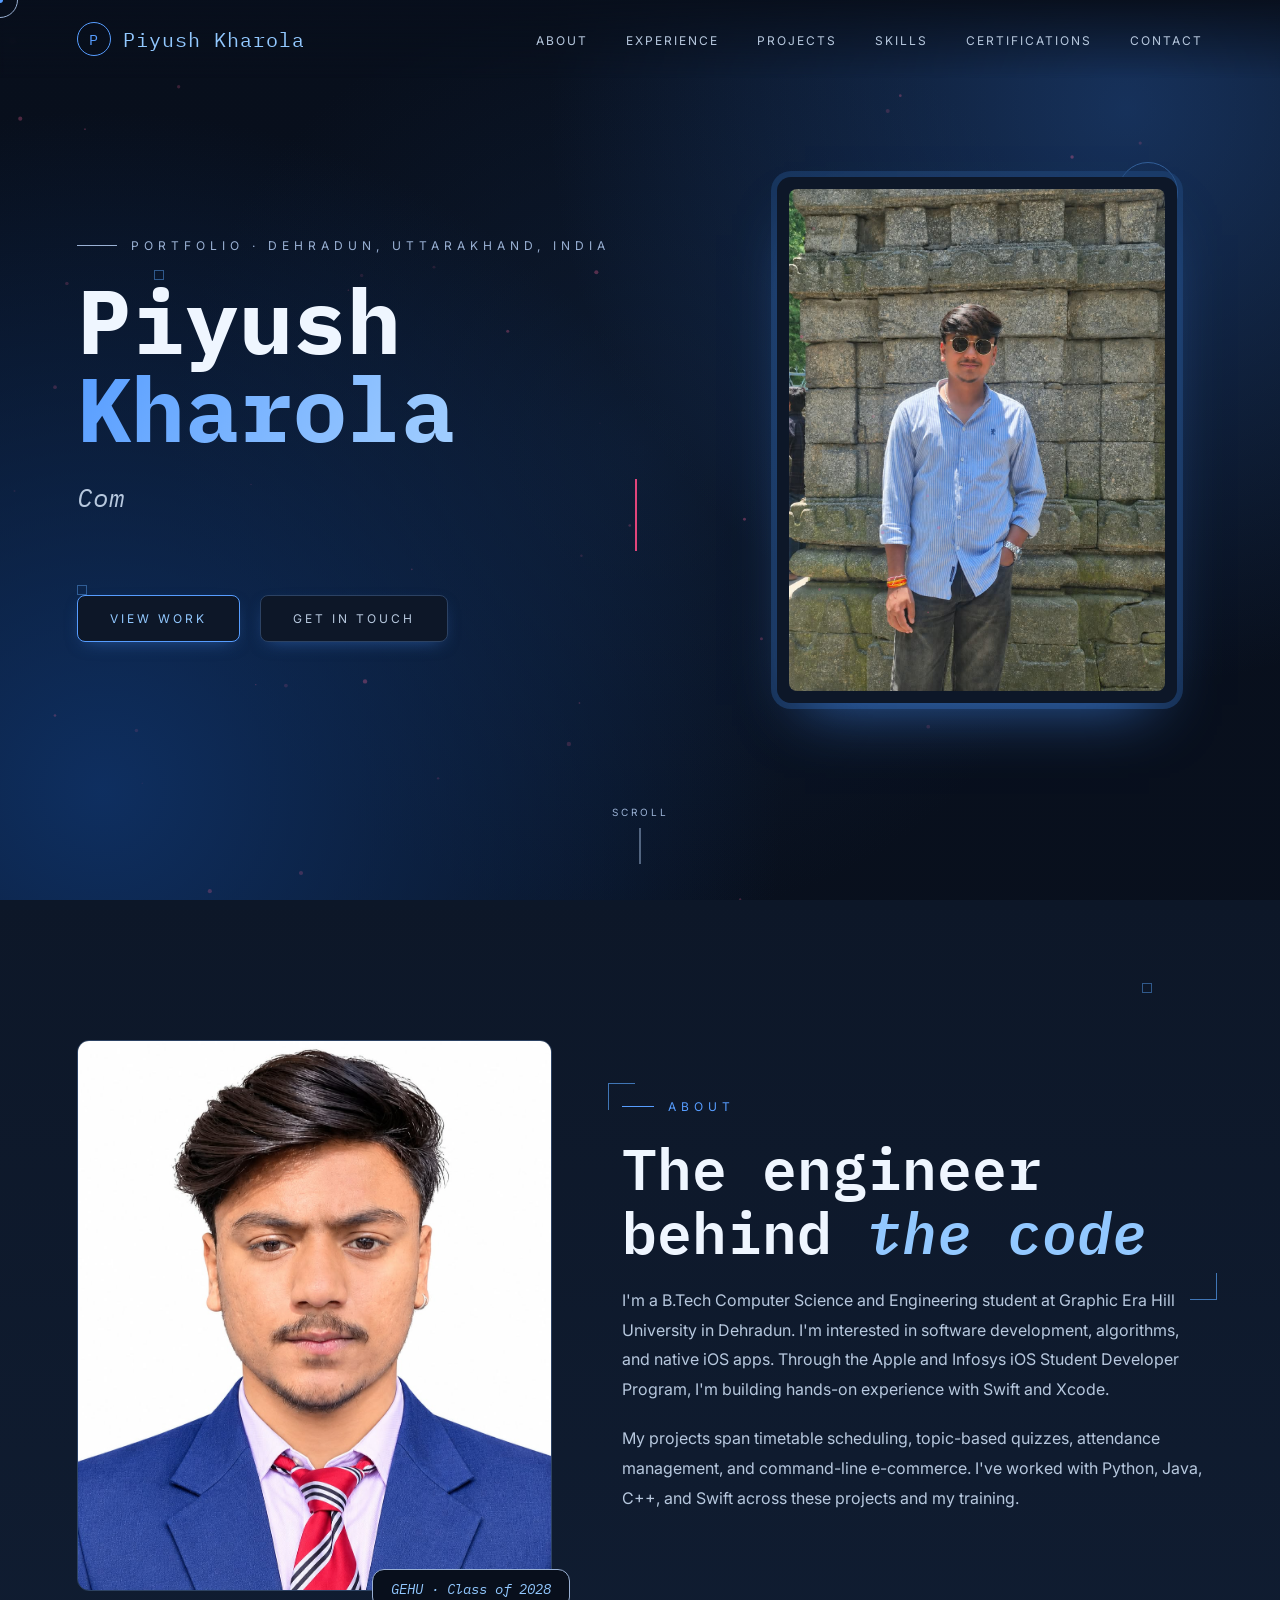
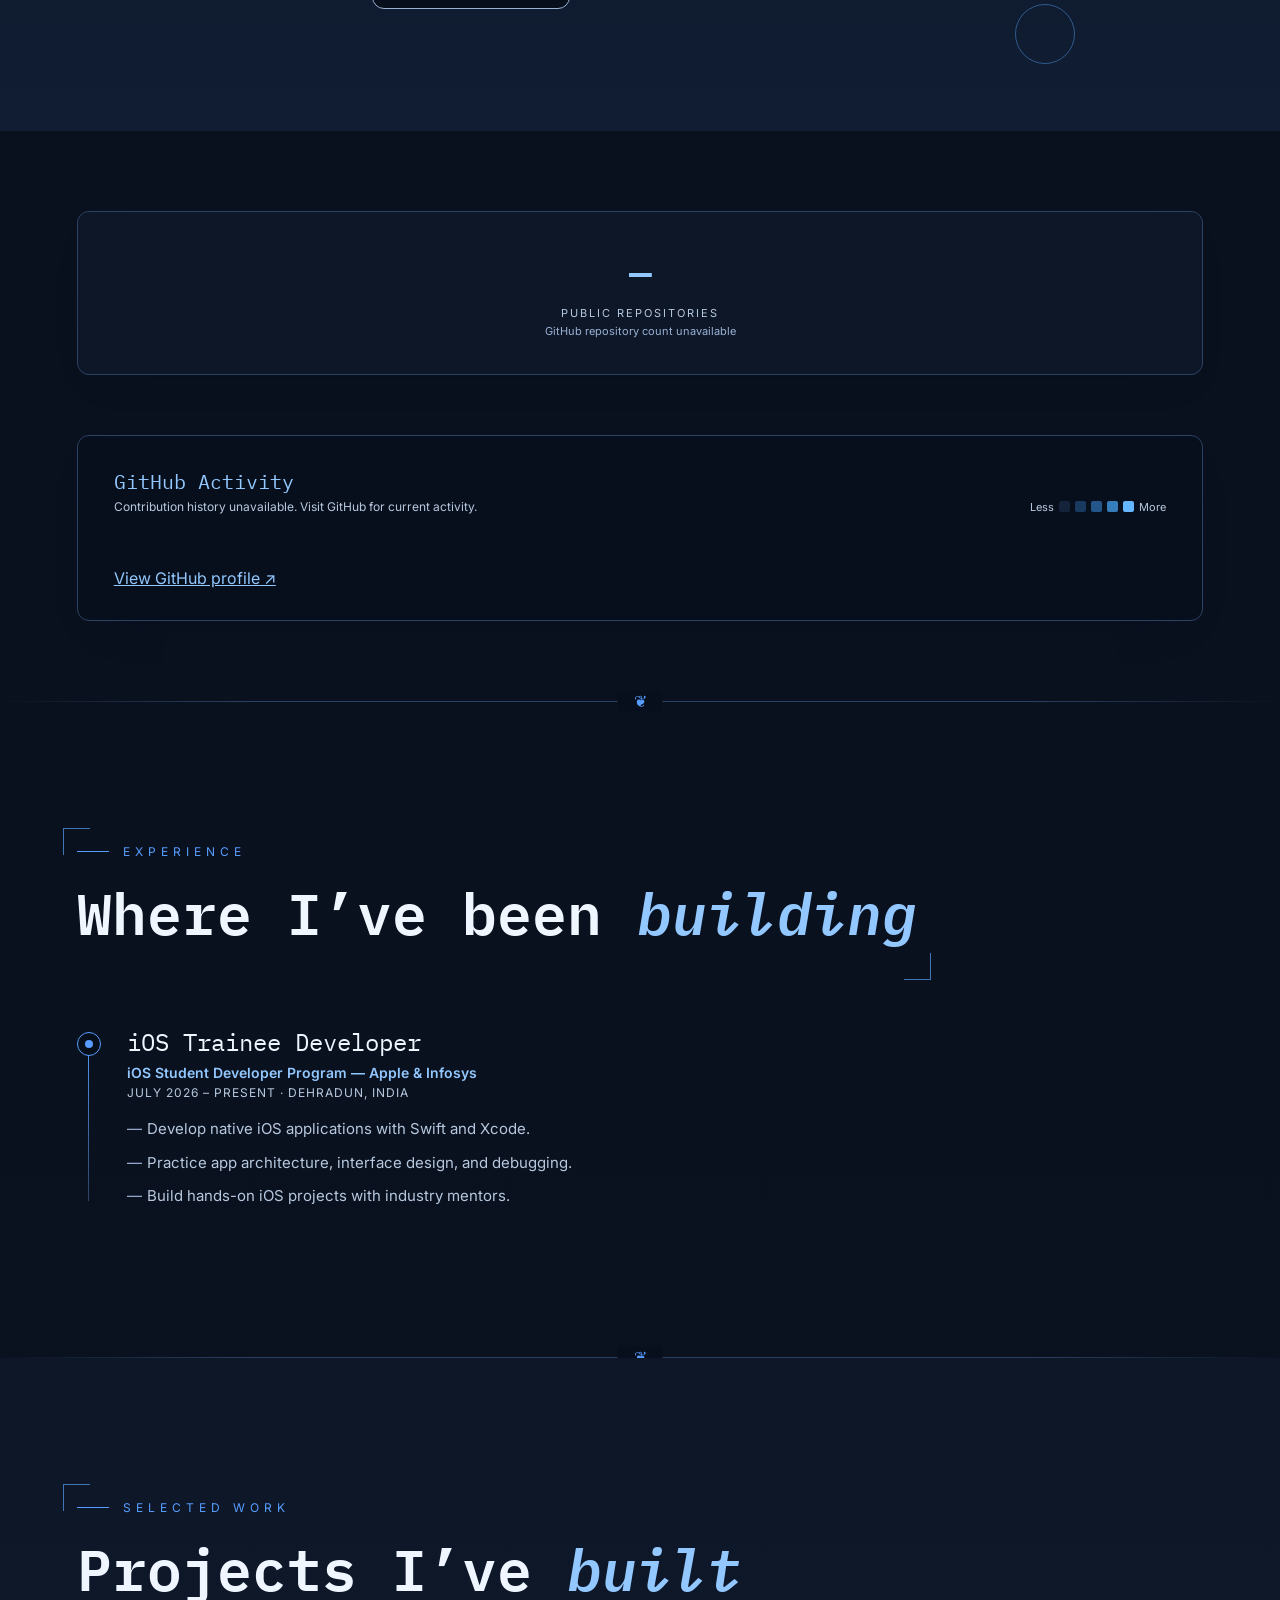
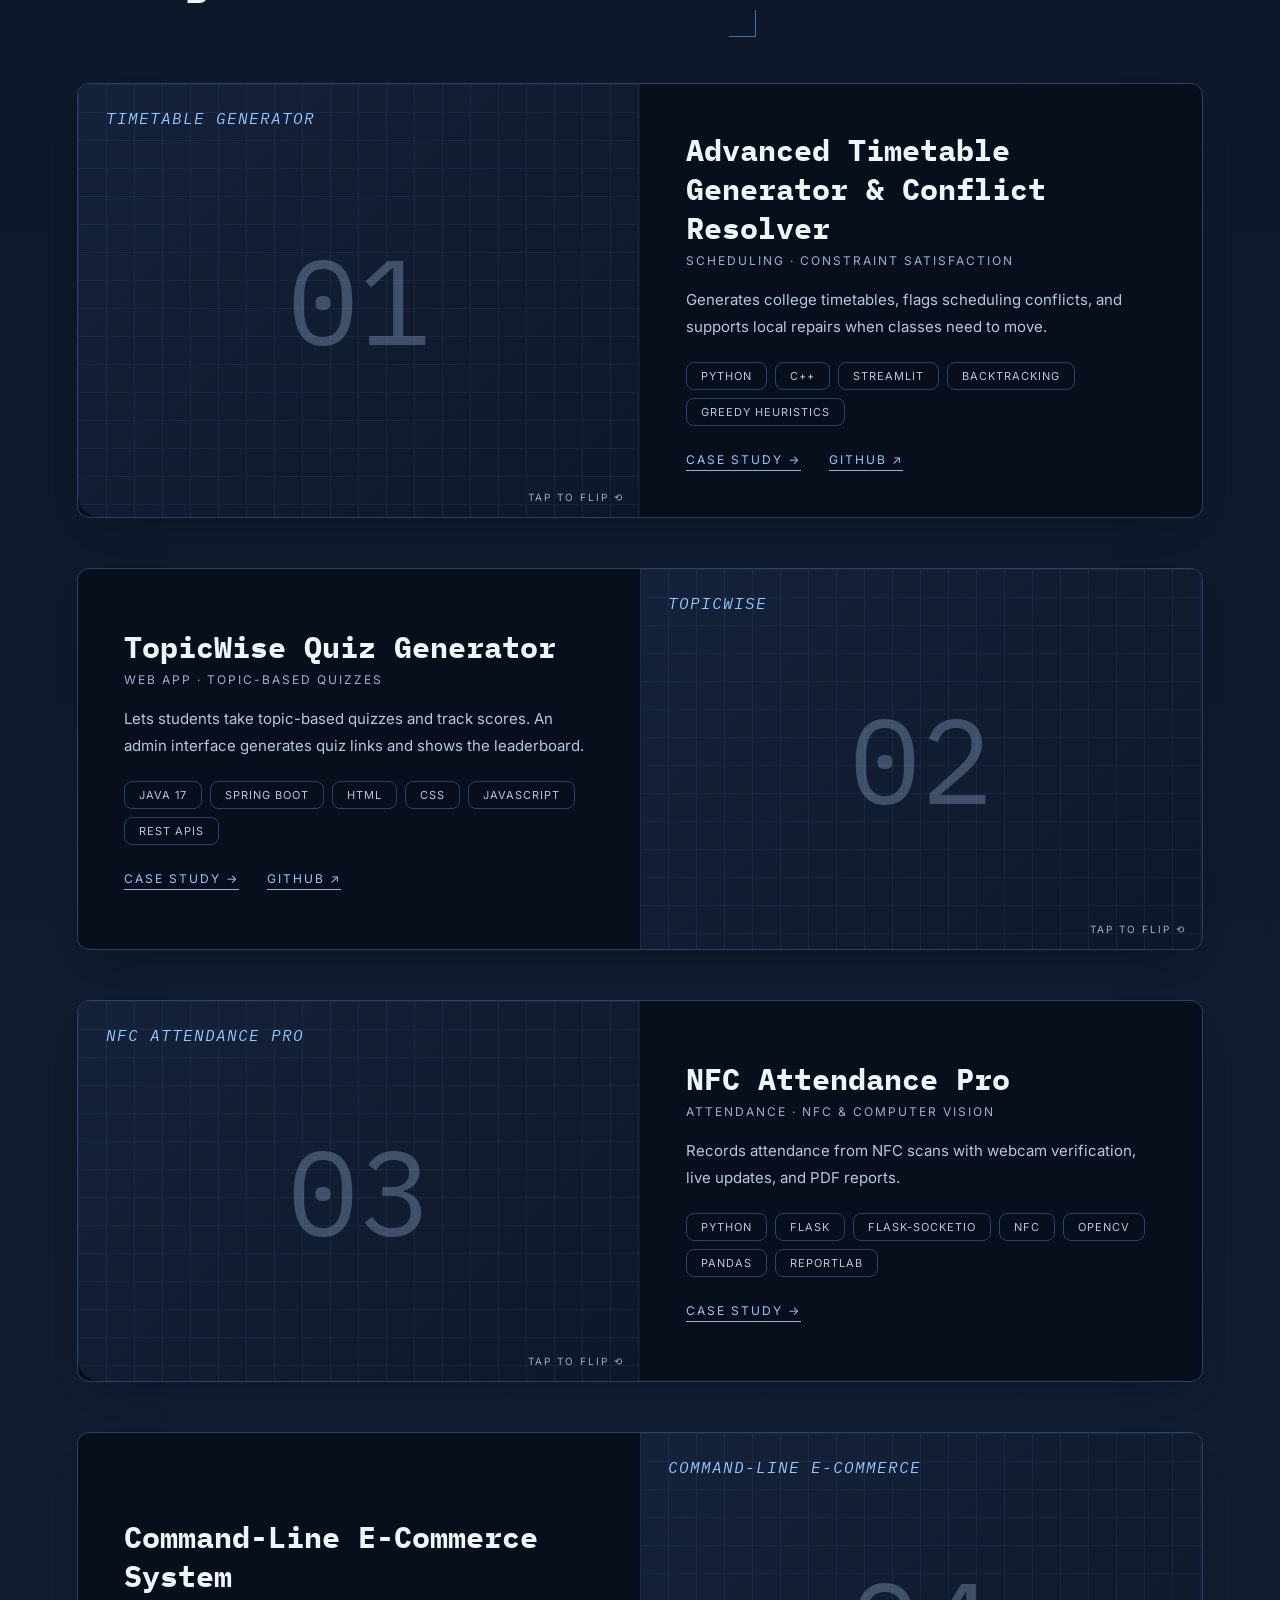
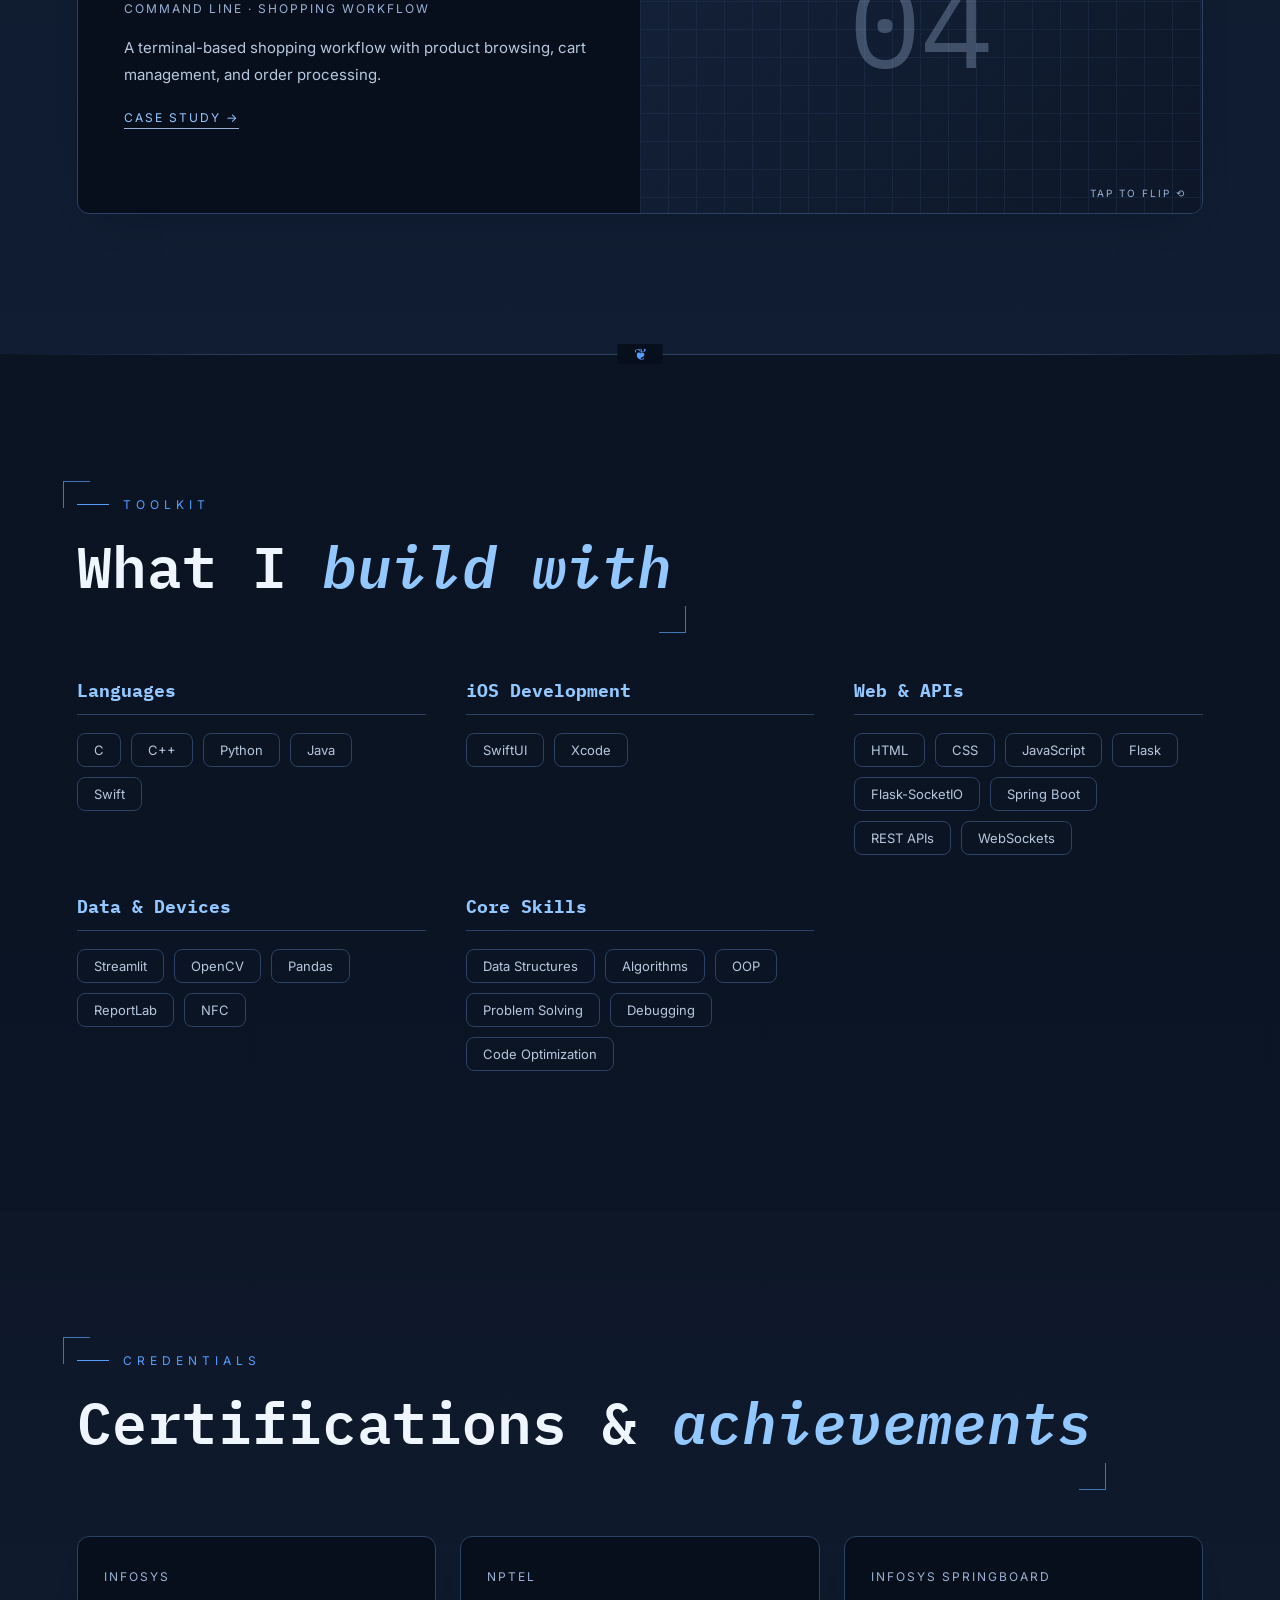
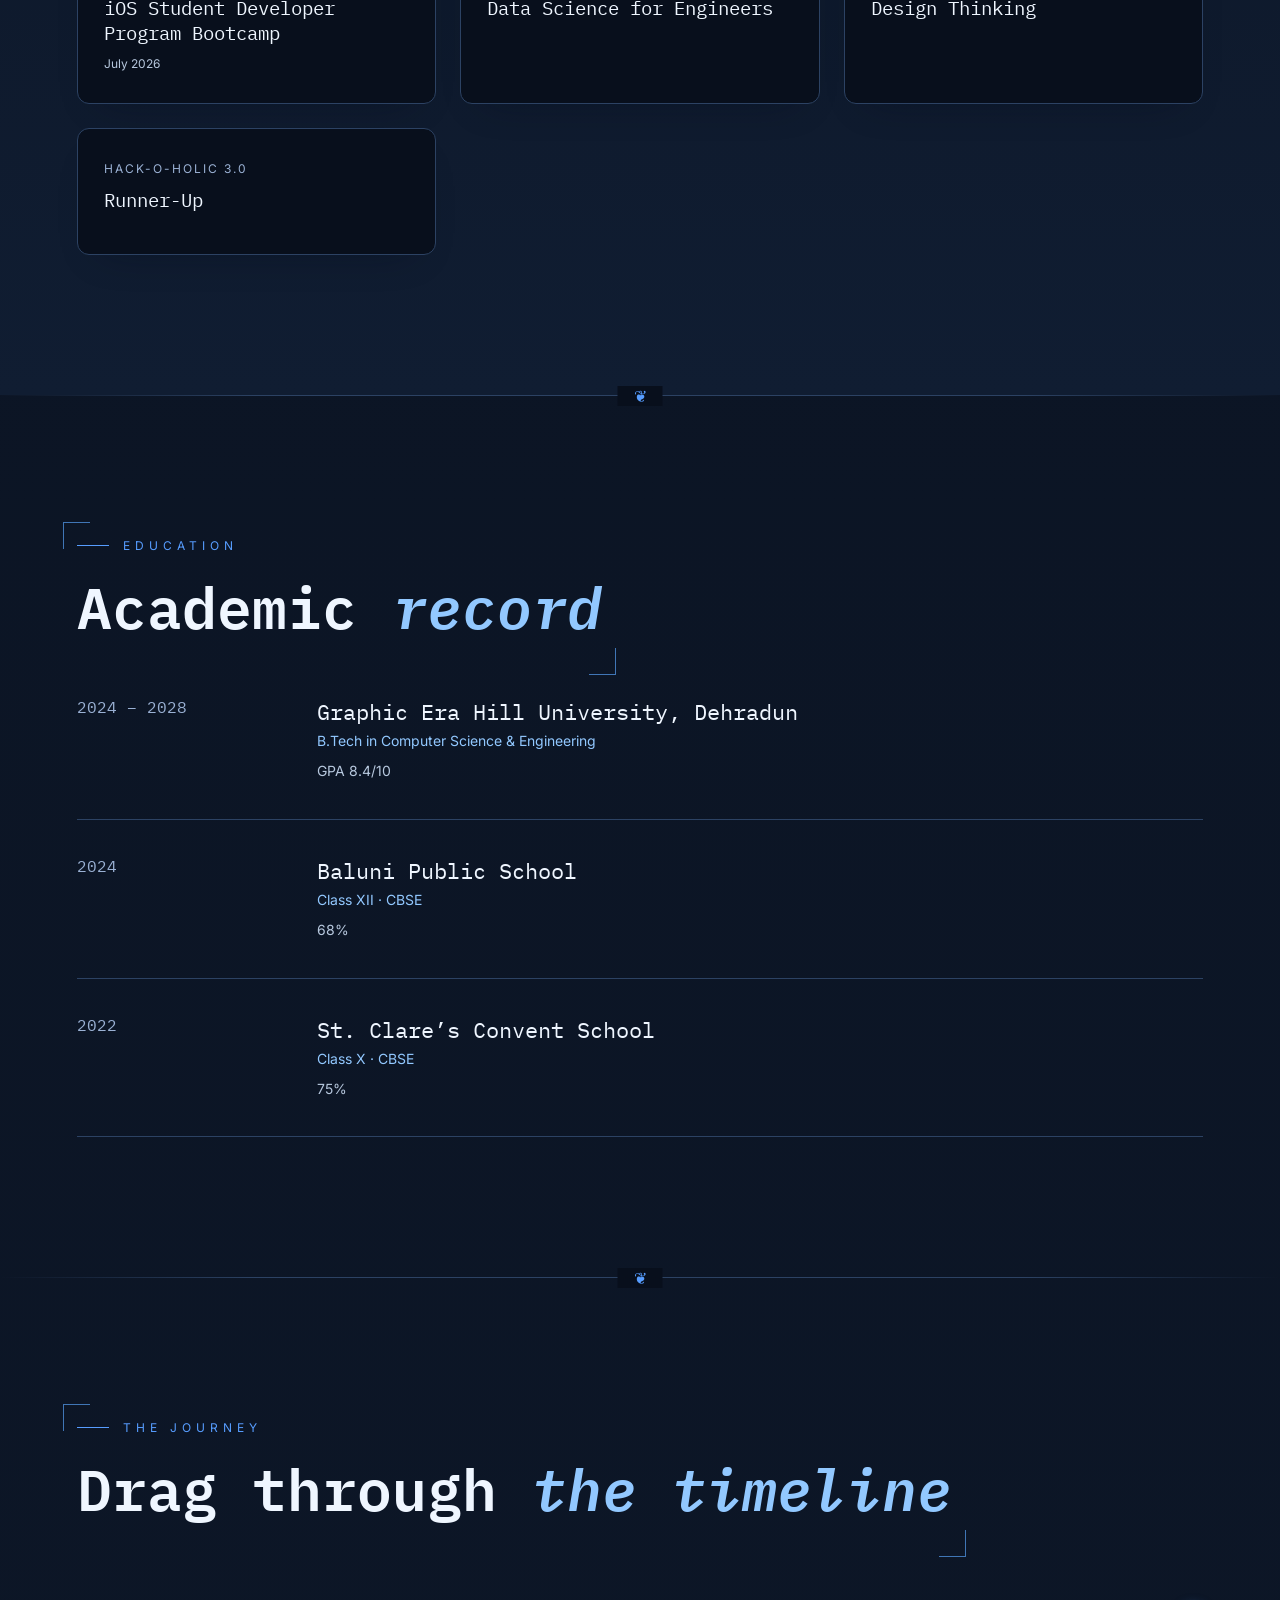
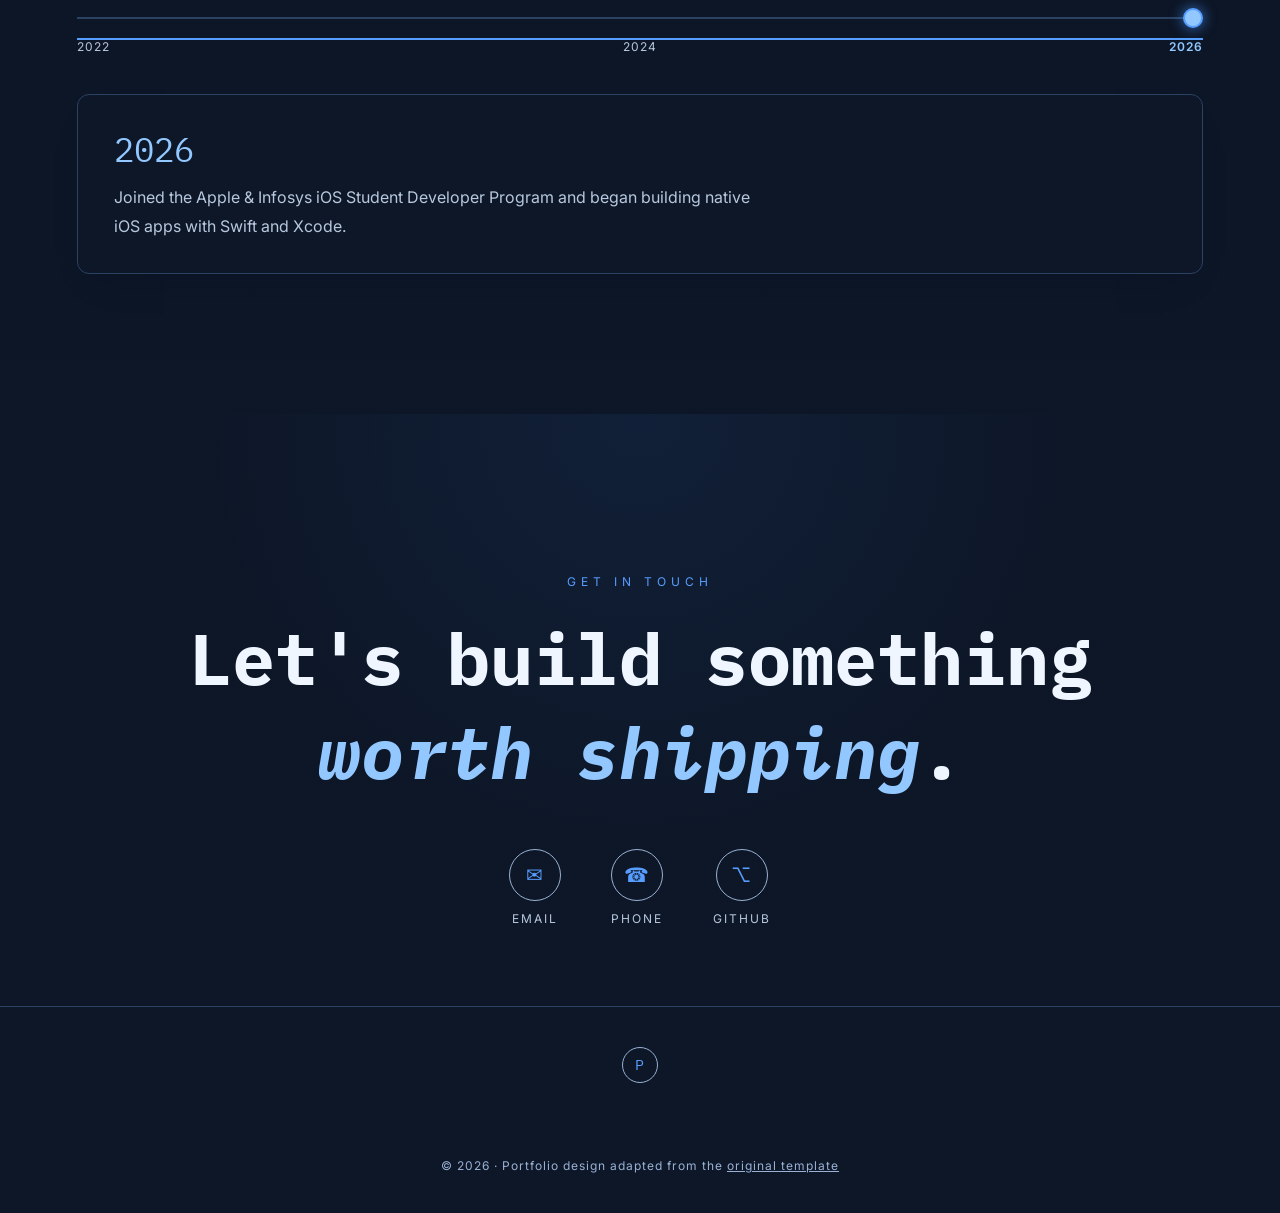
==== commit 1b205e23: "Apply navy theme and show uploaded portraits" ====
--- a/index.html
+++ b/index.html
@@ -5,24 +5,24 @@
 <meta name="viewport" content="width=device-width, initial-scale=1.0">
 <title>Piyush Kharola — Computer Science Student &amp; iOS Developer</title>
 <meta name="description" content="Portfolio of Piyush Kharola, a Computer Science student and iOS developer in Dehradun, Uttarakhand, India. Explore projects in scheduling, quizzes, attendance, and e-commerce.">
-<link rel="icon" href="data:image/svg+xml,<svg xmlns=%22http://www.w3.org/2000/svg%22 viewBox=%220 0 100 100%22><circle cx=%2250%22 cy=%2250%22 r=%2248%22 fill=%22%23ffe3ec%22 stroke=%22%23e0457b%22 stroke-width=%224%22/><text x=%2250%22 y=%2266%22 font-size=%2244%22 fill=%22%23e0457b%22 text-anchor=%22middle%22 font-family=%22serif%22>P</text></svg>">
+<link rel="icon" href="data:image/svg+xml,<svg xmlns=%22http://www.w3.org/2000/svg%22 viewBox=%220 0 100 100%22><circle cx=%2250%22 cy=%2250%22 r=%2248%22 fill=%22%2314223a%22 stroke=%22%23579dff%22 stroke-width=%224%22/><text x=%2250%22 y=%2266%22 font-size=%2244%22 fill=%22%23579dff%22 text-anchor=%22middle%22 font-family=%22serif%22>P</text></svg>">
 <link rel="preconnect" href="https://fonts.googleapis.com">
 <link rel="preconnect" href="https://fonts.gstatic.com" crossorigin>
-<link href="https://fonts.googleapis.com/css2?family=Playfair+Display:ital,wght@0,500;0,600;0,700;0,800;1,500&family=Cormorant+Garamond:ital,wght@0,500;1,500&family=Inter:wght@300;400;500;600;700&display=swap" rel="stylesheet">
+<link href="https://fonts.googleapis.com/css2?family=IBM+Plex+Mono:ital,wght@0,500;0,600;0,700;1,500&family=Inter:wght@300;400;500;600;700&display=swap" rel="stylesheet">
 <style>
   :root{
-    --ink:#fffafc;
-    --ink-2:#fff0f5;
-    --ink-3:#ffe3ec;
-    --hairline:#f6cddb;
-    --gold:#e0457b;
-    --gold-bright:#b3265e;
-    --gold-dim:#a64d72;
-    --ivory:#3d1626;
-    --ivory-dim:#7a4a5e;
-    --wine:#ffd1e1;
-    --serif:'Playfair Display', serif;
-    --serif-italic:'Cormorant Garamond', serif;
+    --ink:#080f1c;
+    --ink-2:#0d1728;
+    --ink-3:#14223a;
+    --hairline:#2c4263;
+    --gold:#579dff;
+    --gold-bright:#92c8ff;
+    --gold-dim:#9ab1d4;
+    --ivory:#eff6ff;
+    --ivory-dim:#b7c8de;
+    --wine:#234576;
+    --serif:'IBM Plex Mono', monospace;
+    --serif-italic:'IBM Plex Mono', monospace;
     --sans:'Inter', sans-serif;
   }
 
@@ -60,7 +60,7 @@
     transition:width .25s,height .25s,border-color .25s,background .25s;
   }
   .cursor-ring.hover{
-    width:64px;height:64px;border-color:var(--gold);background:rgba(224,69,123,0.08);
+    width:64px;height:64px;border-color:var(--gold);background:rgba(71,145,251,0.08);
   }
   @media (hover:none), (pointer:coarse){
     .cursor-dot,.cursor-ring{display:none;}
@@ -163,7 +163,7 @@
     position:fixed;top:0;left:0;right:0;z-index:900;
     display:flex;align-items:center;justify-content:space-between;
     padding:22px 6vw;
-    background:linear-gradient(180deg, rgba(255,250,252,0.9), rgba(255,250,252,0));
+    background:linear-gradient(180deg, rgba(8,15,28,0.9), rgba(8,15,28,0));
     backdrop-filter:blur(2px);
   }
   .brand{
@@ -234,8 +234,8 @@
   #hero{
     min-height:100vh;display:flex;align-items:center;padding-top:120px;
     background:
-      radial-gradient(circle at 85% 15%, rgba(224,69,123,0.08), transparent 40%),
-      radial-gradient(circle at 10% 90%, rgba(255,182,206,0.15), transparent 45%);
+      radial-gradient(circle at 85% 15%, rgba(71,145,251,0.08), transparent 40%),
+      radial-gradient(circle at 10% 90%, rgba(40,91,167,0.15), transparent 45%);
   }
   .hero-grid{
     display:grid;grid-template-columns:1.15fr 0.85fr;gap:60px;align-items:center;width:100%;
@@ -339,10 +339,10 @@
   }
   .hm-cell{width:11px;height:11px;background:var(--ink-3);border-radius:2px;flex-shrink:0;}
   .hm-cell[data-level="0"]{background:var(--ink-3);}
-  .hm-cell[data-level="1"]{background:#ffd3e2;}
-  .hm-cell[data-level="2"]{background:#fba7c4;}
-  .hm-cell[data-level="3"]{background:#ee6f9c;}
-  .hm-cell[data-level="4"]{background:#c2185b;}
+  .hm-cell[data-level="1"]{background:#183960;}
+  .hm-cell[data-level="2"]{background:#24568a;}
+  .hm-cell[data-level="3"]{background:#347cba;}
+  .hm-cell[data-level="4"]{background:#63b6ff;}
   @media(max-width:700px){.heatmap-panel{padding:24px 20px;}}
   .stat-num{
     font-family:var(--serif);font-size:clamp(30px,3vw,44px);color:var(--gold-bright);
@@ -465,7 +465,6 @@
   .cert-org{font-size:12px;letter-spacing:2px;text-transform:uppercase;color:var(--gold-dim);margin-bottom:12px;}
   .cert-name{font-family:var(--serif);font-size:19px;color:var(--ivory);margin-bottom:10px;line-height:1.3;}
   .cert-date{font-size:12px;color:var(--ivory-dim);}
-  .cert-seal{position:absolute;top:24px;right:24px;color:var(--gold-dim);font-size:22px;}
   @media(max-width:900px){.cert-grid{grid-template-columns:1fr 1fr;}}
   @media(max-width:600px){.cert-grid{grid-template-columns:1fr;}}
 
@@ -490,7 +489,7 @@
   .scrubber-input::-webkit-slider-thumb{
     -webkit-appearance:none;width:20px;height:20px;border-radius:50%;
     background:var(--gold-bright);border:2px solid var(--gold);cursor:none;
-    box-shadow:0 0 12px 2px rgba(224,69,123,0.5);
+    box-shadow:0 0 12px 2px rgba(71,145,251,0.5);
   }
   .scrubber-input::-moz-range-thumb{
     width:20px;height:20px;border-radius:50%;background:var(--gold-bright);border:2px solid var(--gold);cursor:none;
@@ -509,7 +508,7 @@
 
   /* ============ FOOTER SIGNATURE ============ */
   .signature{
-    font-family:'Cormorant Garamond', cursive;font-style:italic;font-weight:500;
+    font-family:'IBM Plex Mono', monospace;font-style:italic;font-weight:500;
     font-size:38px;color:var(--gold-bright);display:inline-block;
     clip-path:inset(0 100% 0 0);transition:clip-path 1.8s cubic-bezier(.4,0,.2,1);
   }
@@ -518,7 +517,7 @@
   /* ============ CONTACT / FOOTER ============ */
   #contact{
     text-align:center;padding-top:160px;padding-bottom:80px;
-    background:radial-gradient(circle at 50% 0%, rgba(224,69,123,0.08), transparent 50%);
+    background:radial-gradient(circle at 50% 0%, rgba(71,145,251,0.08), transparent 50%);
   }
   #contact .eyebrow{justify-content:center;}
   #contact .eyebrow::before{display:none;}
@@ -540,7 +539,7 @@
     display:flex;align-items:center;justify-content:center;font-size:20px;color:var(--gold);
     transition:all .3s;
   }
-  .contact-links a:hover .ic{border-color:var(--gold);background:rgba(224,69,123,0.08);}
+  .contact-links a:hover .ic{border-color:var(--gold);background:rgba(71,145,251,0.08);}
   footer{
     text-align:center;padding:40px 6vw;border-top:1px solid var(--hairline);
     font-size:12px;color:var(--gold-dim);letter-spacing:1px;
@@ -551,45 +550,39 @@
     font-family:var(--serif);color:var(--gold);font-size:15px;
   }
 
-  /* ============ BLUSH THEME LAYER ============ */
-  body{background:linear-gradient(180deg,#fffafc 0%,#fff0f5 100%);}
+  /* ============ NAVY THEME ============ */
+  body{background:linear-gradient(180deg,#080f1c 0%,#0d1728 100%);}
   #hero{background:
-    radial-gradient(circle at 88% 12%, rgba(255,160,196,.45), transparent 42%),
-    radial-gradient(circle at 8% 88%, rgba(255,214,228,.9), transparent 48%),
-    radial-gradient(circle at 50% 50%, rgba(255,255,255,.7), transparent 60%);}
-  #about,#projects,#certs{background:linear-gradient(180deg,#fff0f5,#ffe7ef);}
-  nav{background:linear-gradient(180deg,rgba(255,250,252,.95),rgba(255,250,252,0));}
-  .btn,.btn.ghost,.chip,.skill-tags span,.edu-item{border-radius:999px;}
+    radial-gradient(circle at 88% 12%, rgba(40,91,167,.45), transparent 42%),
+    radial-gradient(circle at 8% 88%, rgba(15,50,103,.9), transparent 48%),
+    radial-gradient(circle at 50% 50%, rgba(15,32,58,.7), transparent 60%);}
+  #about,#projects,#certs{background:linear-gradient(180deg,#0d1728,#101d32);}
+  nav{background:linear-gradient(180deg,rgba(8,15,28,.95),rgba(8,15,28,0));}
+  .btn,.btn.ghost,.chip,.skill-tags span,.edu-item{border-radius:8px;}
   .edu-item{border-radius:0;}
-  .btn{background:#fff;box-shadow:0 6px 18px -8px rgba(224,69,123,.5);}
-  .btn:hover{color:#fff;}
-  .project-card,.cert-card,.heatmap-panel,.scrubber-panel,.philosophy,.card-face,.about-img-wrap img,.frame-tag{border-radius:22px;}
-  .project-card,.cert-card,.heatmap-panel,.scrubber-panel{box-shadow:0 18px 40px -26px rgba(179,38,94,.45);}
-  .cert-card:hover{box-shadow:0 22px 44px -22px rgba(224,69,123,.55);}
-  .stats-grid{border-radius:22px;overflow:hidden;box-shadow:0 18px 40px -26px rgba(179,38,94,.4);}
-  .stat-card{background:#fff;}
-  .p-visual{border-radius:22px 0 0 22px;}
-  .project-card.flip .card-face.front .p-visual{border-radius:0 22px 22px 0;}
-  @media(max-width:900px){.p-visual,.project-card.flip .card-face.front .p-visual{border-radius:22px 22px 0 0;}}
-  .portrait-frame{border:none;padding:12px;background:#fff;border-radius:999px 999px 28px 28px;
-    box-shadow:0 30px 60px -28px rgba(224,69,123,.65),0 0 0 6px rgba(255,200,220,.55);}
+  .btn{background:var(--ink-2);box-shadow:0 6px 18px -8px rgba(71,145,251,.5);}
+  .btn:hover{color:var(--ink);}
+  .project-card,.cert-card,.heatmap-panel,.scrubber-panel,.philosophy,.card-face,.about-img-wrap img,.frame-tag{border-radius:12px;}
+  .project-card,.cert-card,.heatmap-panel,.scrubber-panel{box-shadow:0 18px 40px -26px rgba(4,12,27,.45);}
+  .cert-card:hover{box-shadow:0 22px 44px -22px rgba(71,145,251,.55);}
+  .stats-grid{border-radius:12px;overflow:hidden;box-shadow:0 18px 40px -26px rgba(4,12,27,.4);}
+  .stat-card{background:var(--ink-2);}
+  .p-visual{border-radius:12px 0 0 22px;}
+  .project-card.flip .card-face.front .p-visual{border-radius:0 12px 12px 0;}
+  @media(max-width:900px){.p-visual,.project-card.flip .card-face.front .p-visual{border-radius:12px 22px 0 0;}}
+  .portrait-frame{border:none;padding:12px;background:var(--ink-2);border-radius:14px;
+    box-shadow:0 30px 60px -28px rgba(71,145,251,.65),0 0 0 6px rgba(34,72,123,.55);}
   .portrait-frame::before,.portrait-frame::after{display:none;}
-  .portrait-frame img{border-radius:999px 999px 20px 20px;filter:saturate(1.02);}
+  .portrait-frame img{border-radius:8px;filter:none;}
+  .portrait-frame img,.about-img-wrap img{width:100%;height:auto;}
   .about-img-wrap img{filter:none;}
-  .section-frame::before,.section-frame::after{border-color:#f58ab0;}
-  .hero-name .last{background-image:linear-gradient(120deg,#e0457b,#ff8fb8 40%,#b3265e 70%,#e0457b);}
-  .parallax-el{opacity:.7;border-color:#f58ab0;}
-  .divider::before{background:#fffafc;}
+  .section-frame::before,.section-frame::after{border-color:#4076b6;}
+  .hero-name .last{background-image:linear-gradient(120deg,#579dff,#c6e6ff 40%,#92c8ff 70%,#579dff);}
+  .parallax-el{opacity:.7;border-color:#4076b6;}
+  .divider::before{background:#080f1c;}
   #ambientCanvas{opacity:.7;}
-  .dust{background:#ff9cc0;box-shadow:0 0 8px 2px rgba(224,69,123,.6);}
-  ::selection{background:#ffc2d8;color:#3d1626;}
-  .portrait-monogram,.about-monogram{
-    display:grid;place-items:center;aspect-ratio:1 / 1.12;
-    background:radial-gradient(circle at 55% 35%,#fff 0%,var(--ink-3) 68%);
-    color:var(--gold-bright);font-family:var(--serif);font-size:clamp(68px,12vw,160px);
-  }
-  .portrait-monogram{border-radius:999px 999px 20px 20px;}
-  .about-monogram{aspect-ratio:1;border:1px solid var(--hairline);border-radius:22px;}
+  .dust{background:#98ceff;box-shadow:0 0 8px 2px rgba(71,145,251,.6);}
+  ::selection{background:#1e4f91;color:#eff6ff;}
   .nav-toggle,.p-visual,.flip-back{border:0;font:inherit;color:inherit;}
   .nav-toggle,.flip-back{background:none;}
   .p-visual{min-width:0;min-height:220px;}
@@ -652,7 +645,7 @@
     </div>
     <div class="hero-portrait reveal in reveal-delay-1">
       <div class="portrait-frame">
-        <div class="portrait-monogram" aria-hidden="true">PK</div>
+        <img src="WhatsApp%20Image%202026-11-20%20at%205.45.40%20PM.jpeg" width="1086" height="1448" alt="Piyush Kharola outdoors" fetchpriority="high">
       </div>
     </div>
   </div>
@@ -665,7 +658,7 @@
   <div class="parallax-el parallax-ring" data-speed="0.1" style="bottom:8%;right:16%;"></div>
   <div class="about-grid">
     <div class="about-img-wrap reveal">
-      <div class="about-monogram" aria-hidden="true">PK</div>
+      <img src="WhatsApp%20Image%202026-11-20%20at%205.44.35%20PM.jpeg" width="1165" height="1350" alt="Piyush Kharola in a blue suit" loading="lazy">
       <div class="frame-tag">GEHU · Class of 2028</div>
     </div>
     <div class="about-body">
@@ -887,22 +880,18 @@
   <h2 class="title">Certifications &amp; <em>achievements</em></h2></div>
   <div class="cert-grid">
     <div class="cert-card reveal">
-      <div class="cert-seal" aria-hidden="true">❦</div>
       <div class="cert-org">Infosys</div>
       <div class="cert-name">iOS Student Developer Program Bootcamp</div><div class="cert-date">July 2026</div>
     </div>
     <div class="cert-card reveal">
-      <div class="cert-seal" aria-hidden="true">❦</div>
       <div class="cert-org">NPTEL</div>
       <div class="cert-name">Data Science for Engineers</div>
     </div>
     <div class="cert-card reveal">
-      <div class="cert-seal" aria-hidden="true">❦</div>
       <div class="cert-org">Infosys Springboard</div>
       <div class="cert-name">Design Thinking</div>
     </div>
     <div class="cert-card reveal">
-      <div class="cert-seal" aria-hidden="true">❦</div>
       <div class="cert-org">Hack-O-Holic 3.0</div>
       <div class="cert-name">Runner-Up</div>
     </div>
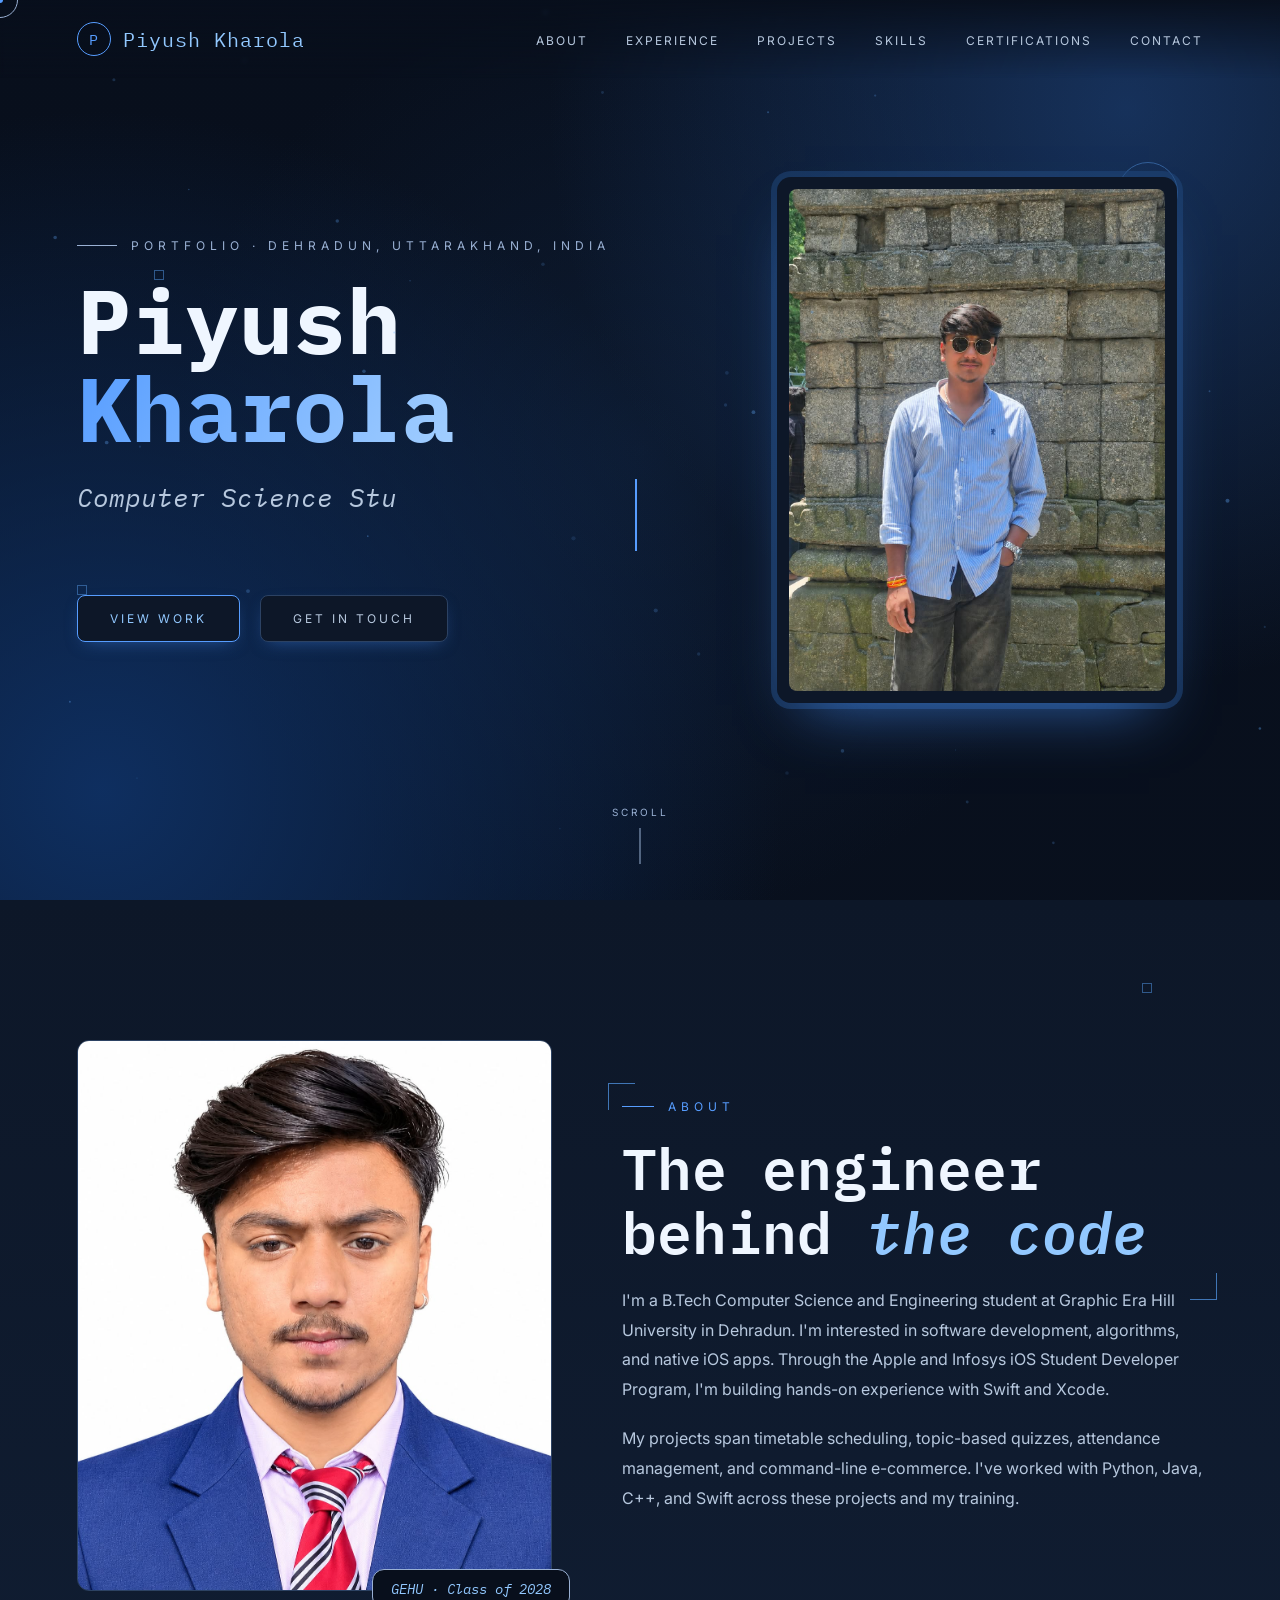
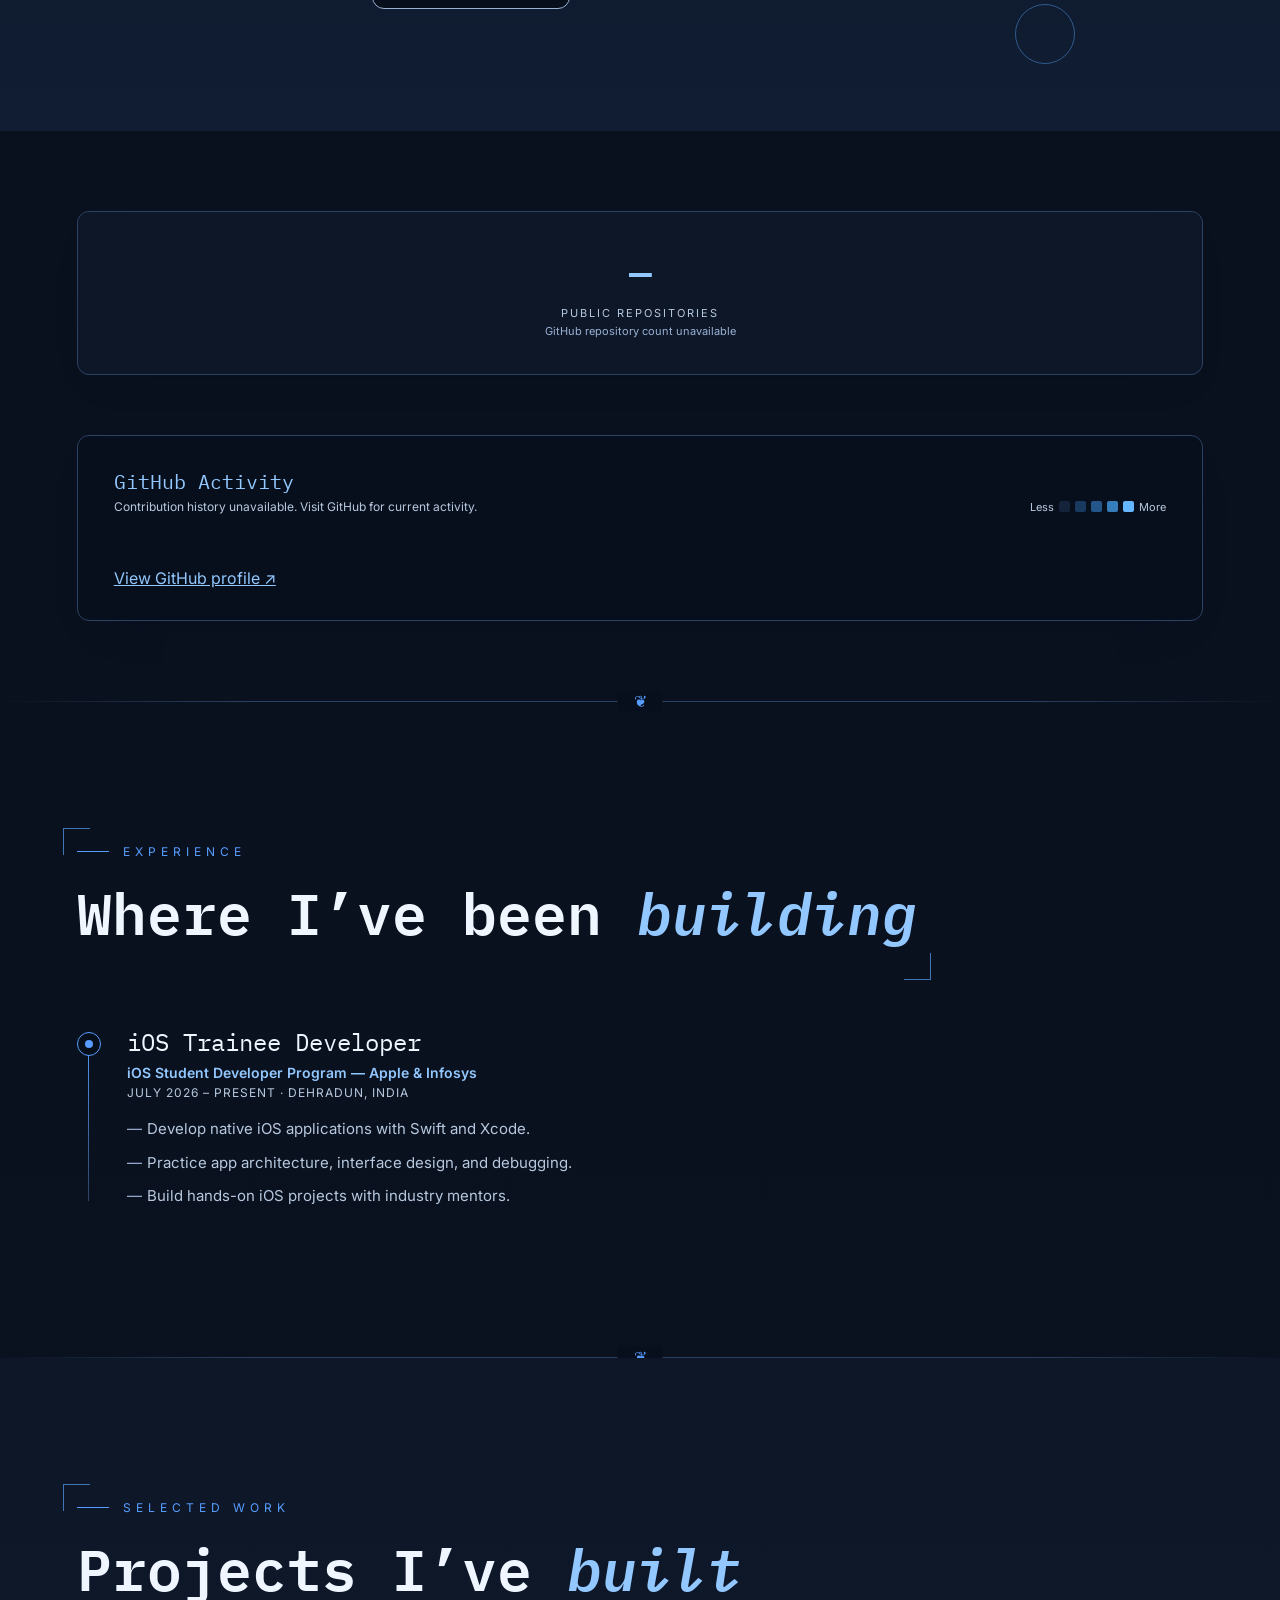
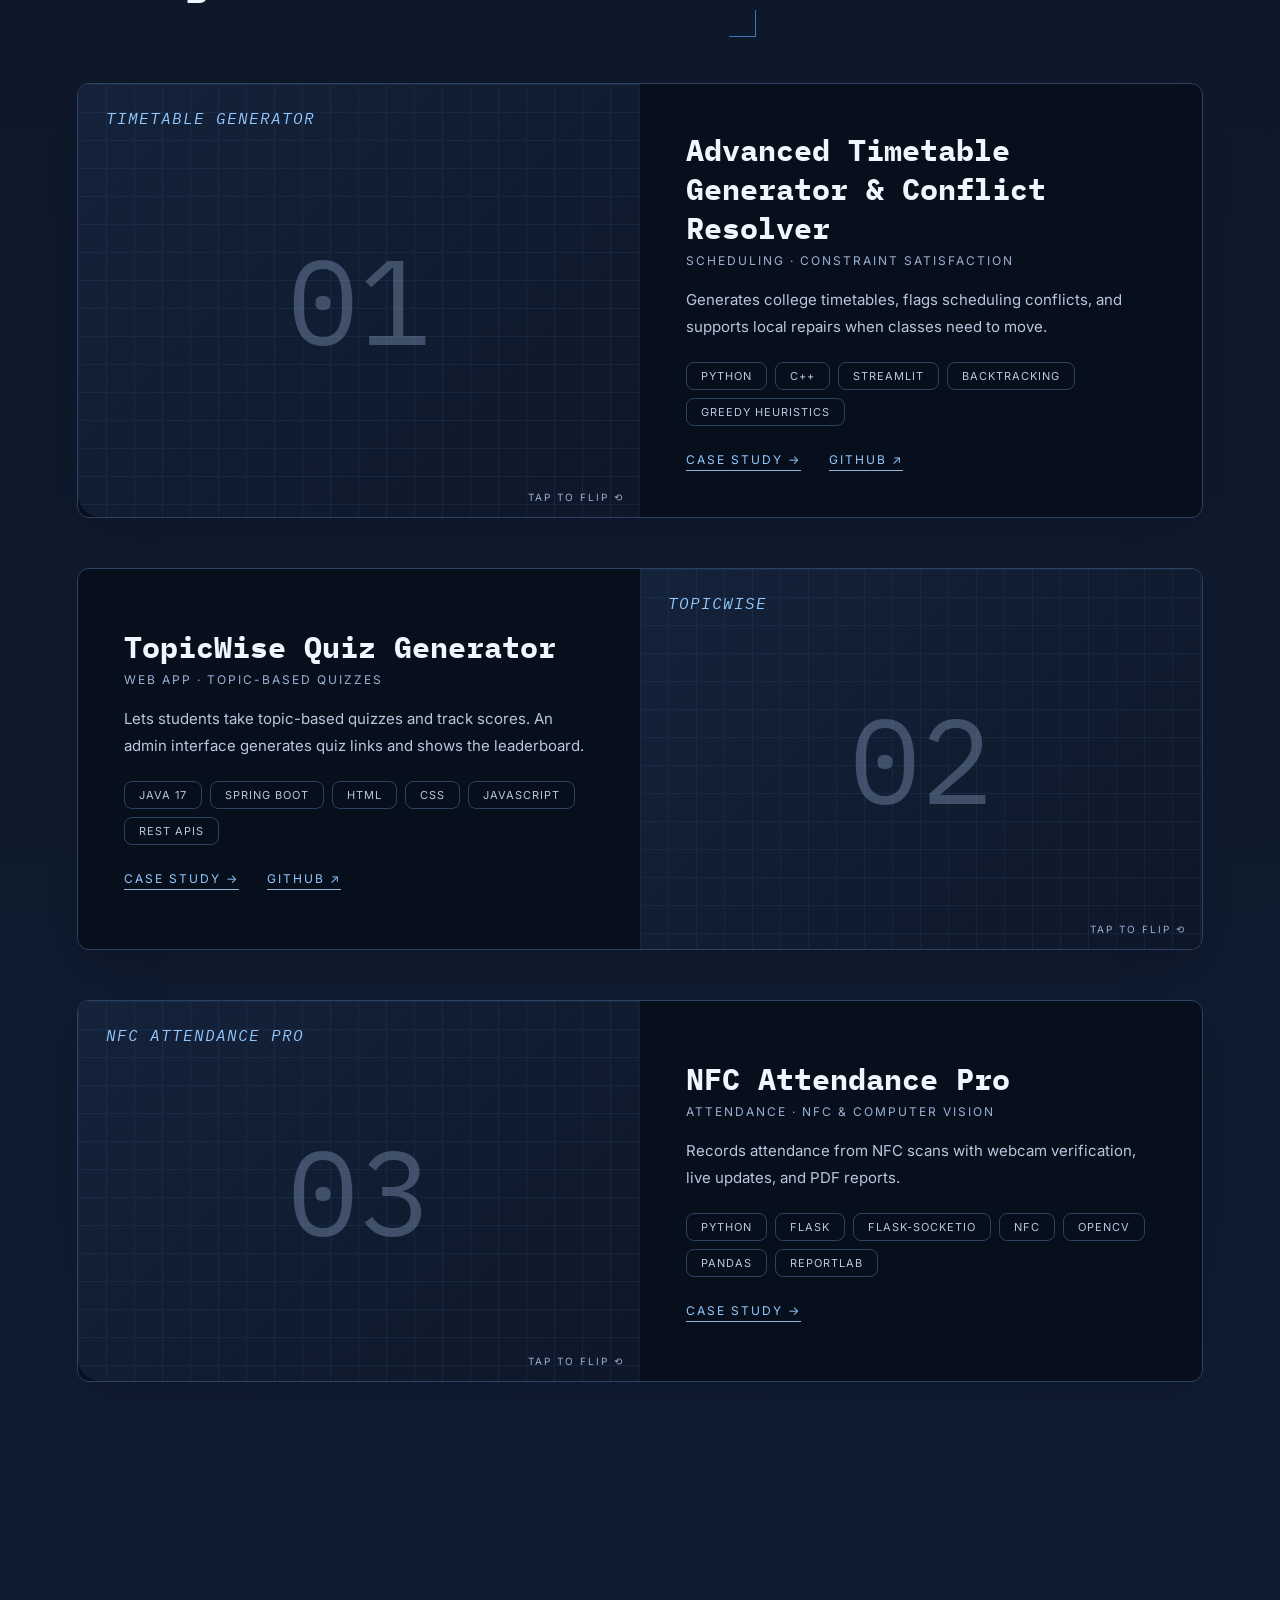
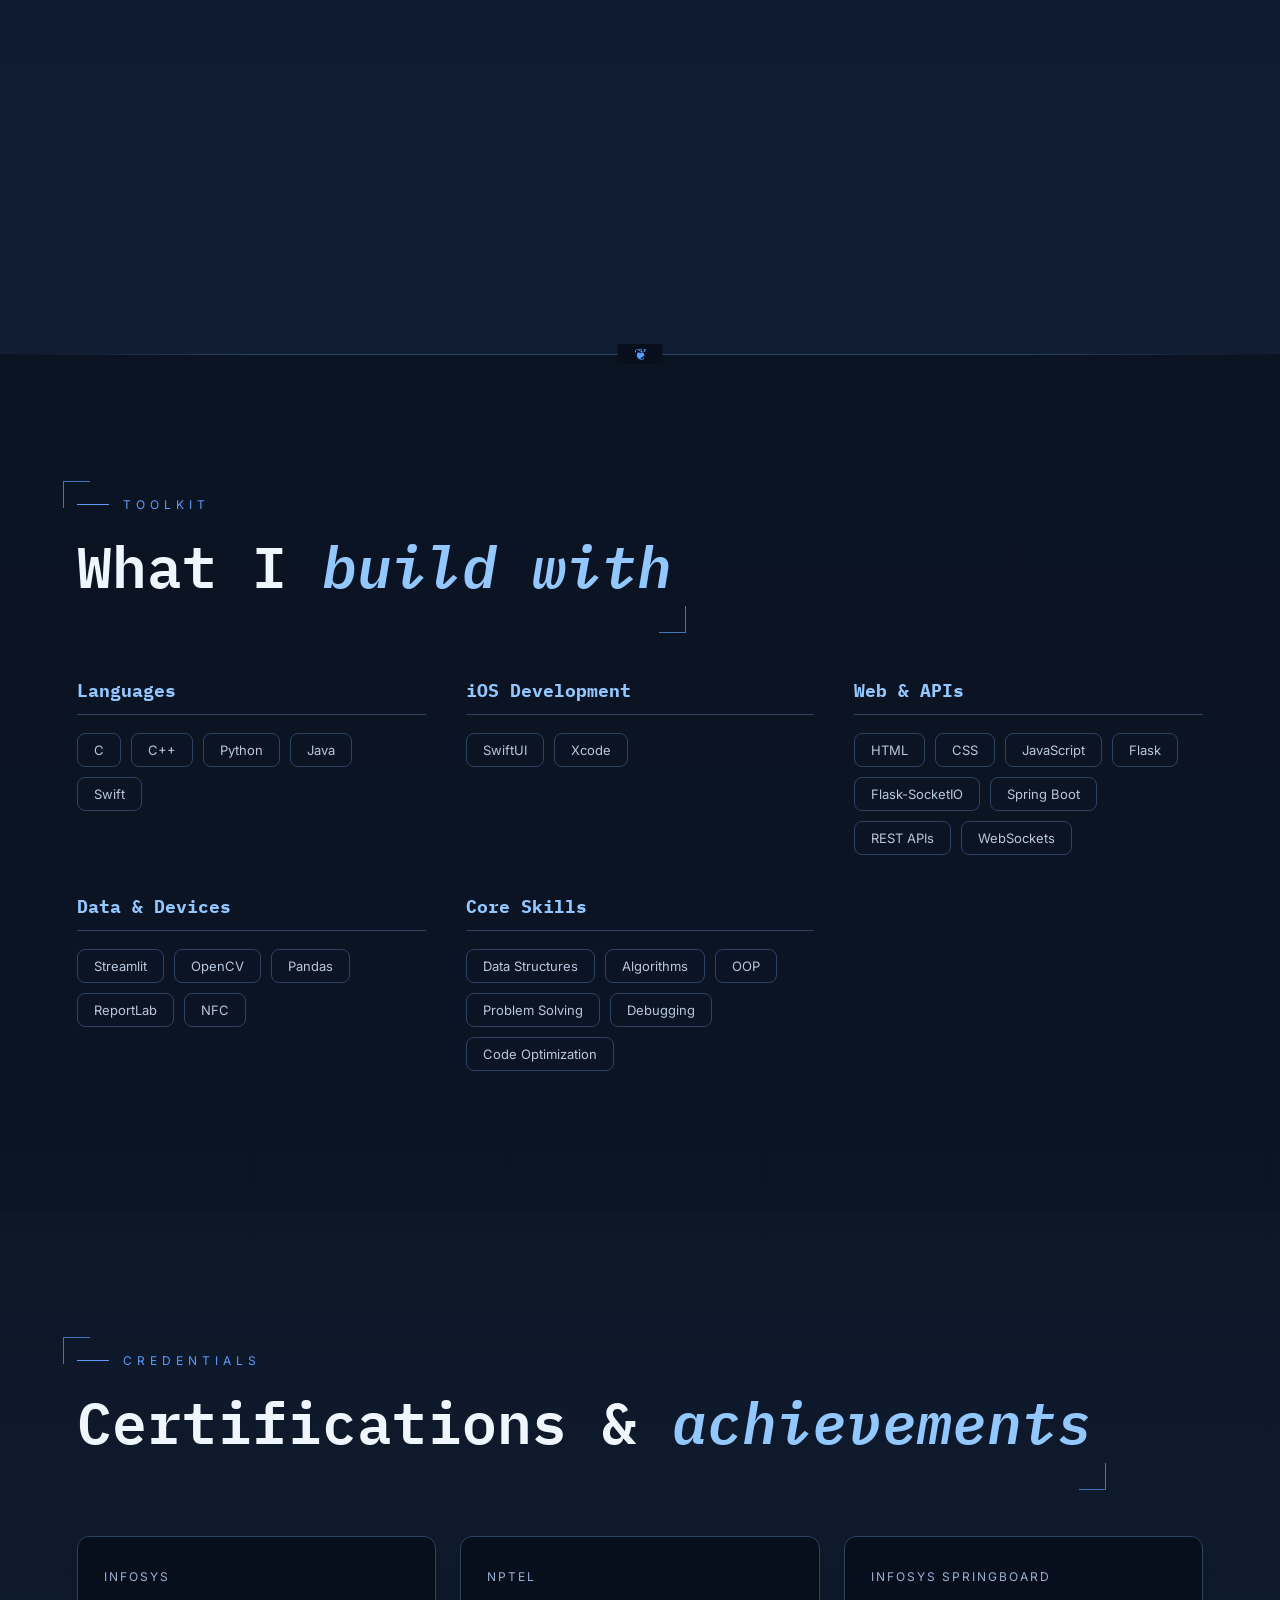
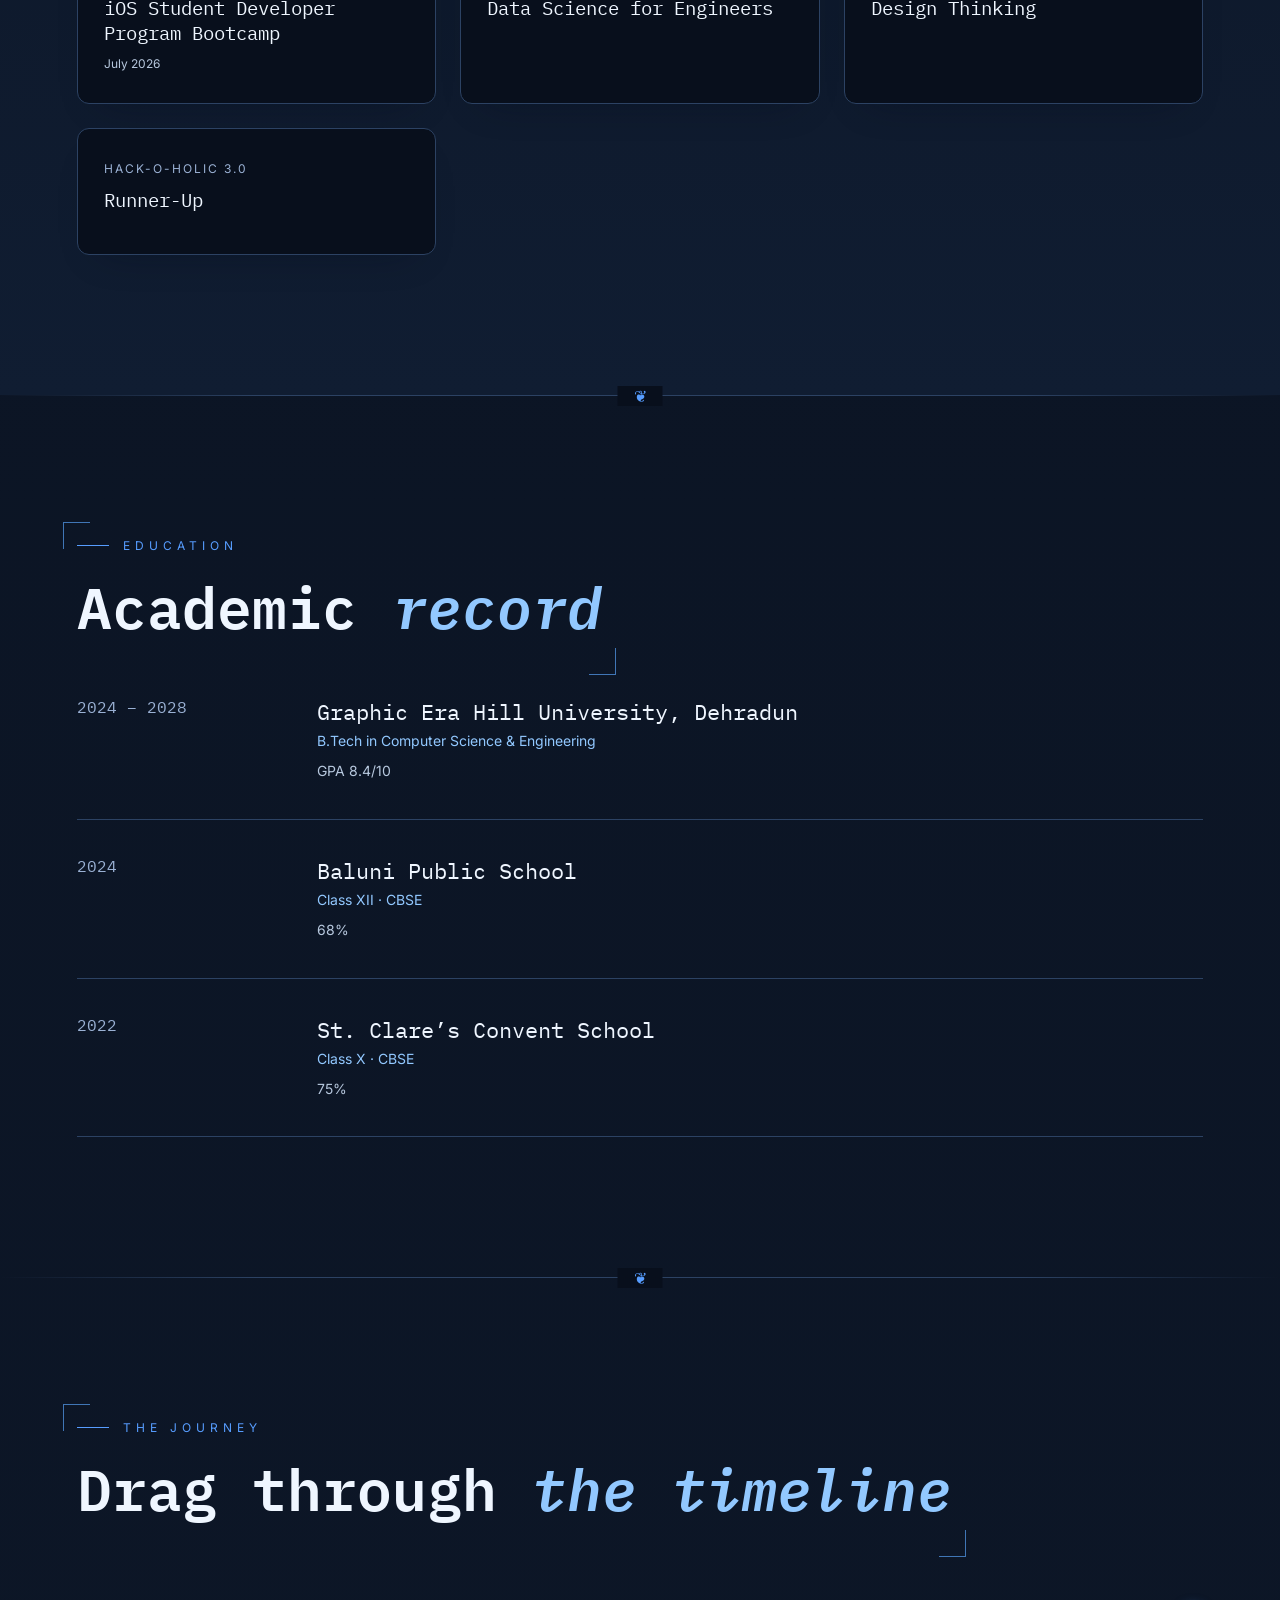
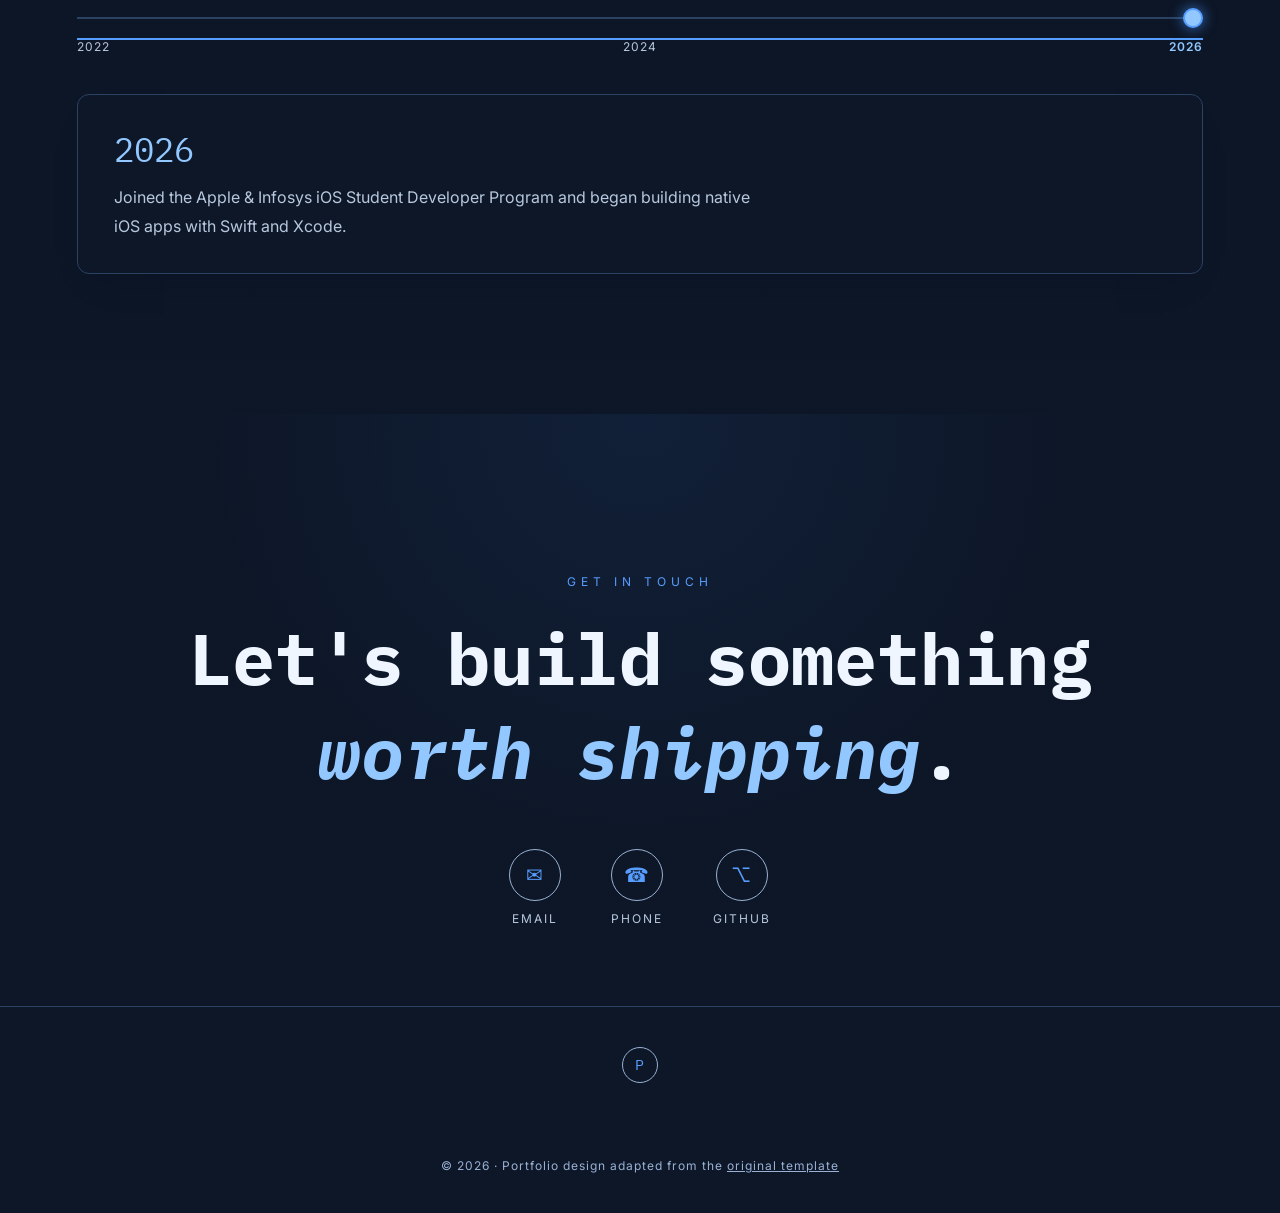
==== commit cb48459d: "Improve mobile navigation and homepage layout" ====
--- a/index.html
+++ b/index.html
@@ -188,16 +188,6 @@
   .nav-toggle{display:none;flex-direction:column;gap:5px;cursor:none;}
   .nav-toggle span{width:24px;height:1px;background:var(--gold);}
 
-  @media(max-width:900px){
-    .nav-links{
-      position:fixed;top:0;right:-100%;height:100vh;width:70%;
-      background:var(--ink-2);flex-direction:column;justify-content:center;
-      align-items:flex-start;padding:0 40px;transition:right .5s ease;gap:28px;
-      border-left:1px solid var(--hairline);
-    }
-    .nav-links.open{right:0;}
-    .nav-toggle{display:flex;}
-  }
 
   /* ============ SECTION SHELL ============ */
   section{
@@ -590,6 +580,51 @@
   .heatmap-panel > a{display:inline-block;margin-top:8px;color:var(--gold-bright);text-decoration:underline;}
   footer a{text-decoration:underline;}
   @media(max-width:900px){.p-body{overflow-wrap:anywhere;}}
+
+  /* Keep the navigation visible while its menu opens below it. */
+  @media (max-width: 1100px) {
+    html { scroll-padding-top: 80px; }
+    nav { padding: 10px 5vw; background: var(--ink); border-bottom: 1px solid var(--hairline); }
+    .nav-links {
+      position: absolute; inset: 100% 0 auto; width: auto; height: auto;
+      max-height: calc(100dvh - 65px); overflow-y: auto;
+      display: none; padding: 8px 5vw; gap: 0; border: 0;
+      background: var(--ink-2); border-bottom: 1px solid var(--hairline);
+      flex-direction: column; align-items: stretch; justify-content: flex-start;
+    }
+    .nav-links.open { display: flex; }
+    .nav-links a { display: flex; align-items: center; min-height: 44px; padding: 8px 0; }
+    .nav-toggle { display: flex; align-items: center; justify-content: center; width: 44px; height: 44px; }
+    .nav-toggle:focus-visible { outline: 2px solid var(--gold-bright); outline-offset: 2px; }
+  }
+  @media (max-width: 760px) {
+    section { padding: 64px 6vw; }
+    #hero { min-height: auto; padding: 100px 6vw 56px; }
+    .hero-grid, .about-grid { grid-template-columns: minmax(0, 1fr); gap: 30px; }
+    .hero-name { font-size: clamp(40px, 12vw, 70px); }
+    .hero-eyebrow, .eyebrow { letter-spacing: 2px; }
+    .hero-tagline { min-height: 3.2em; }
+    .hero-cta { margin-top: 24px; gap: 12px; }
+    .hero-cta .btn { display: inline-flex; align-items: center; justify-content: center; min-height: 44px; padding: 10px 14px; }
+    .hero-portrait, .about-img-wrap { width: min(100%, 320px); margin-inline: auto; }
+    .portrait-frame img { aspect-ratio: 5 / 4; object-fit: cover; object-position: center 35%; }
+    .about-img-wrap img { aspect-ratio: 1; object-fit: cover; object-position: center 30%; }
+    .about-img-wrap .frame-tag { right: 6px; }
+    .scroll-cue { display: none; }
+    #contact { padding: 64px 6vw 48px; }
+    .contact-links { column-gap: 24px; row-gap: 18px; margin-top: 24px; }
+    .projects-grid { gap: 24px; margin-top: 28px; }
+    .card-inner, .project-card { min-height: 0; }
+    .p-visual { min-height: 146px; padding: 26px 18px; }
+    .p-index { font-size: 62px; }
+    .p-body { padding: 22px 18px; }
+    .p-name { font-size: 23px; }
+    .p-links { flex-wrap: wrap; column-gap: 16px; row-gap: 8px; }
+    .p-links a, .flip-back { display: inline-flex; align-items: center; min-height: 44px; }
+    .card-face.back { padding: 24px 18px; }
+    .heatmap-grid { min-width: 0; touch-action: pan-x pan-y; }
+    .scrubber-panel { padding: 18px; }
+  }
 </style>
 </head>
 <body>
